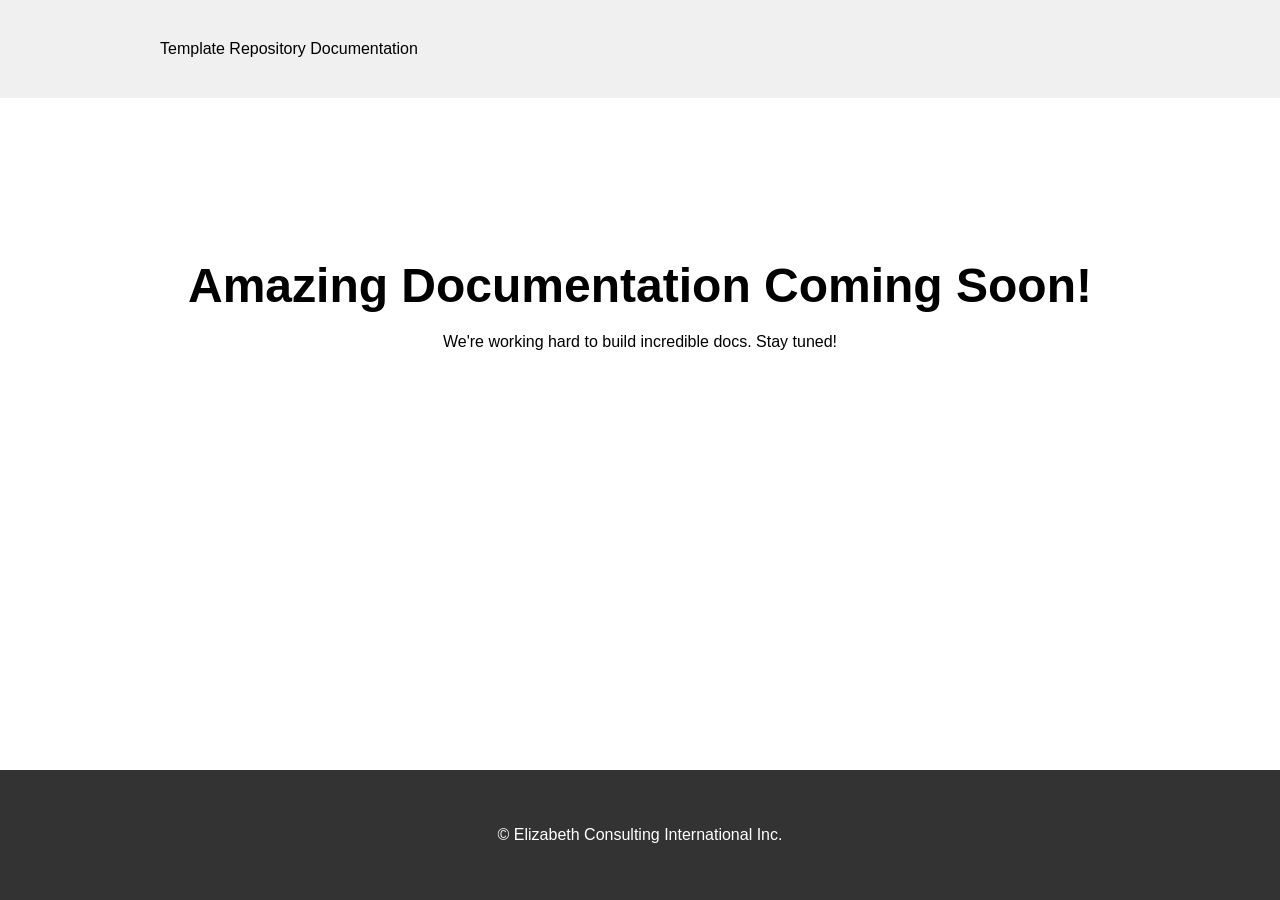
==== docs/index.html @ 272120e4 "Initial commit" ====
<!DOCTYPE html>
<html lang="en">
    <head>
        <meta charset="UTF-8">
        <meta name="viewport" content="width=device-width, initial-scale=1.0">
        <title>Template Repository - Coming Soon</title>
        <link rel="stylesheet" href="static/css/site.css">
    </head>
    <body>
        <header>
            <div class="container">
                Template Repository Documentation
            </div>
        </header>

        <main>
            <section class="hero">
                <div class="container">
                    <h1>Amazing Documentation Coming Soon!</h1>
                    <p>We're working hard to build incredible docs. Stay tuned!</p>
                </div>
            </section>
        </main>

        <footer>
            <div class="container">
                <p>&copy; Elizabeth Consulting International Inc.</p>
            </div>
        </footer>

    </body>
</html>
---- docs/static/css/site.css ----
/* General Styles */
body {
    font-family: sans-serif;
    margin: 0;
    display: flex;
    flex-direction: column;
    min-height: 100vh;
}

.container {
    max-width: 960px;
    margin: 0 auto;
    padding: 20px;
}

/* Header */
header {
    background-color: #f0f0f0;
    padding: 20px 0;
}

.logo {
    text-decoration: none;
    color: #333;
    font-size: 24px;
}

/* Hero Section */
.hero {
    text-align: center;
    padding: 100px 0;
}

.hero h1 {
    font-size: 48px;
    margin-bottom: 20px;
}

.subscribe input[type="email"] {
    padding: 10px;
    border: 1px solid #ccc;
    margin-right: 10px;
}

.subscribe button {
    background-color: #007bff;
    color: white;
    padding: 10px 20px;
    border: none;
    cursor: pointer;
}

/* Footer */
footer {
    background-color: #333;
    color: white;
    text-align: center;
    padding: 20px 0;
    margin-top: auto; /* Push to bottom */
}
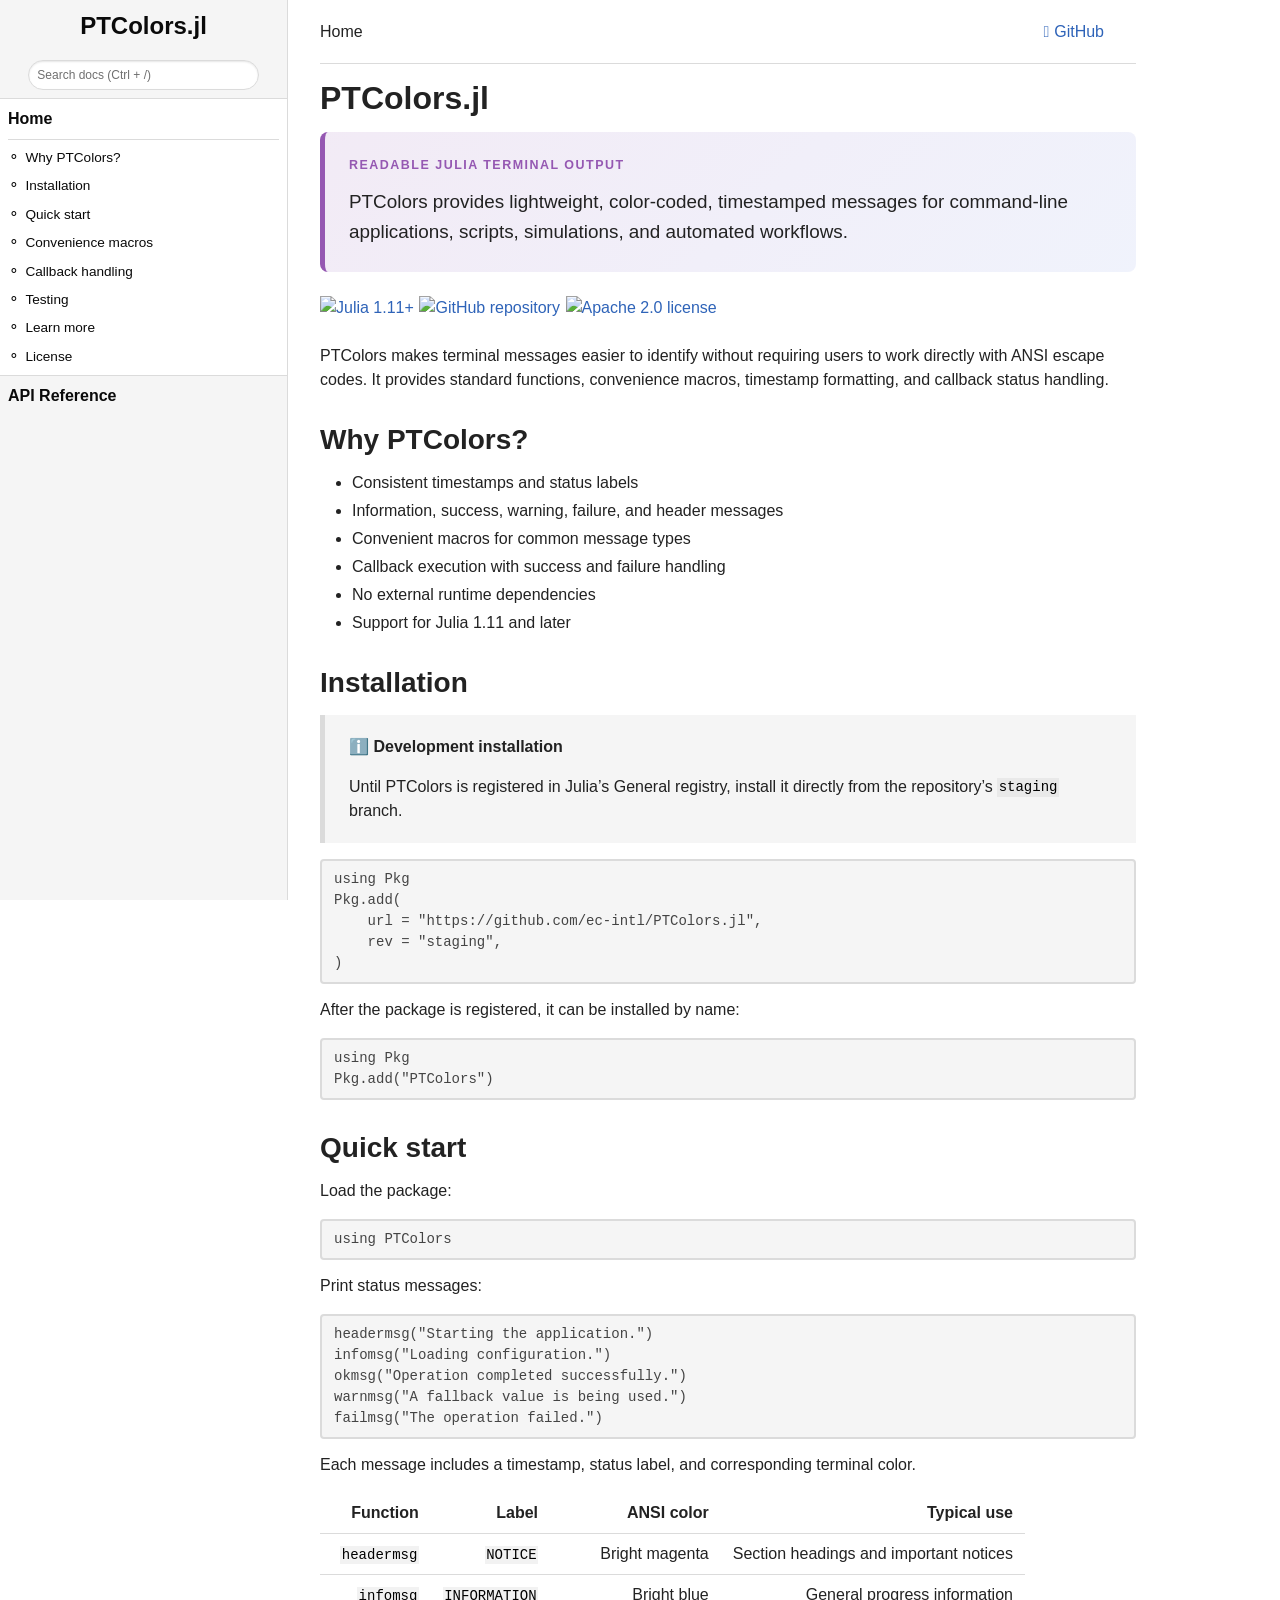
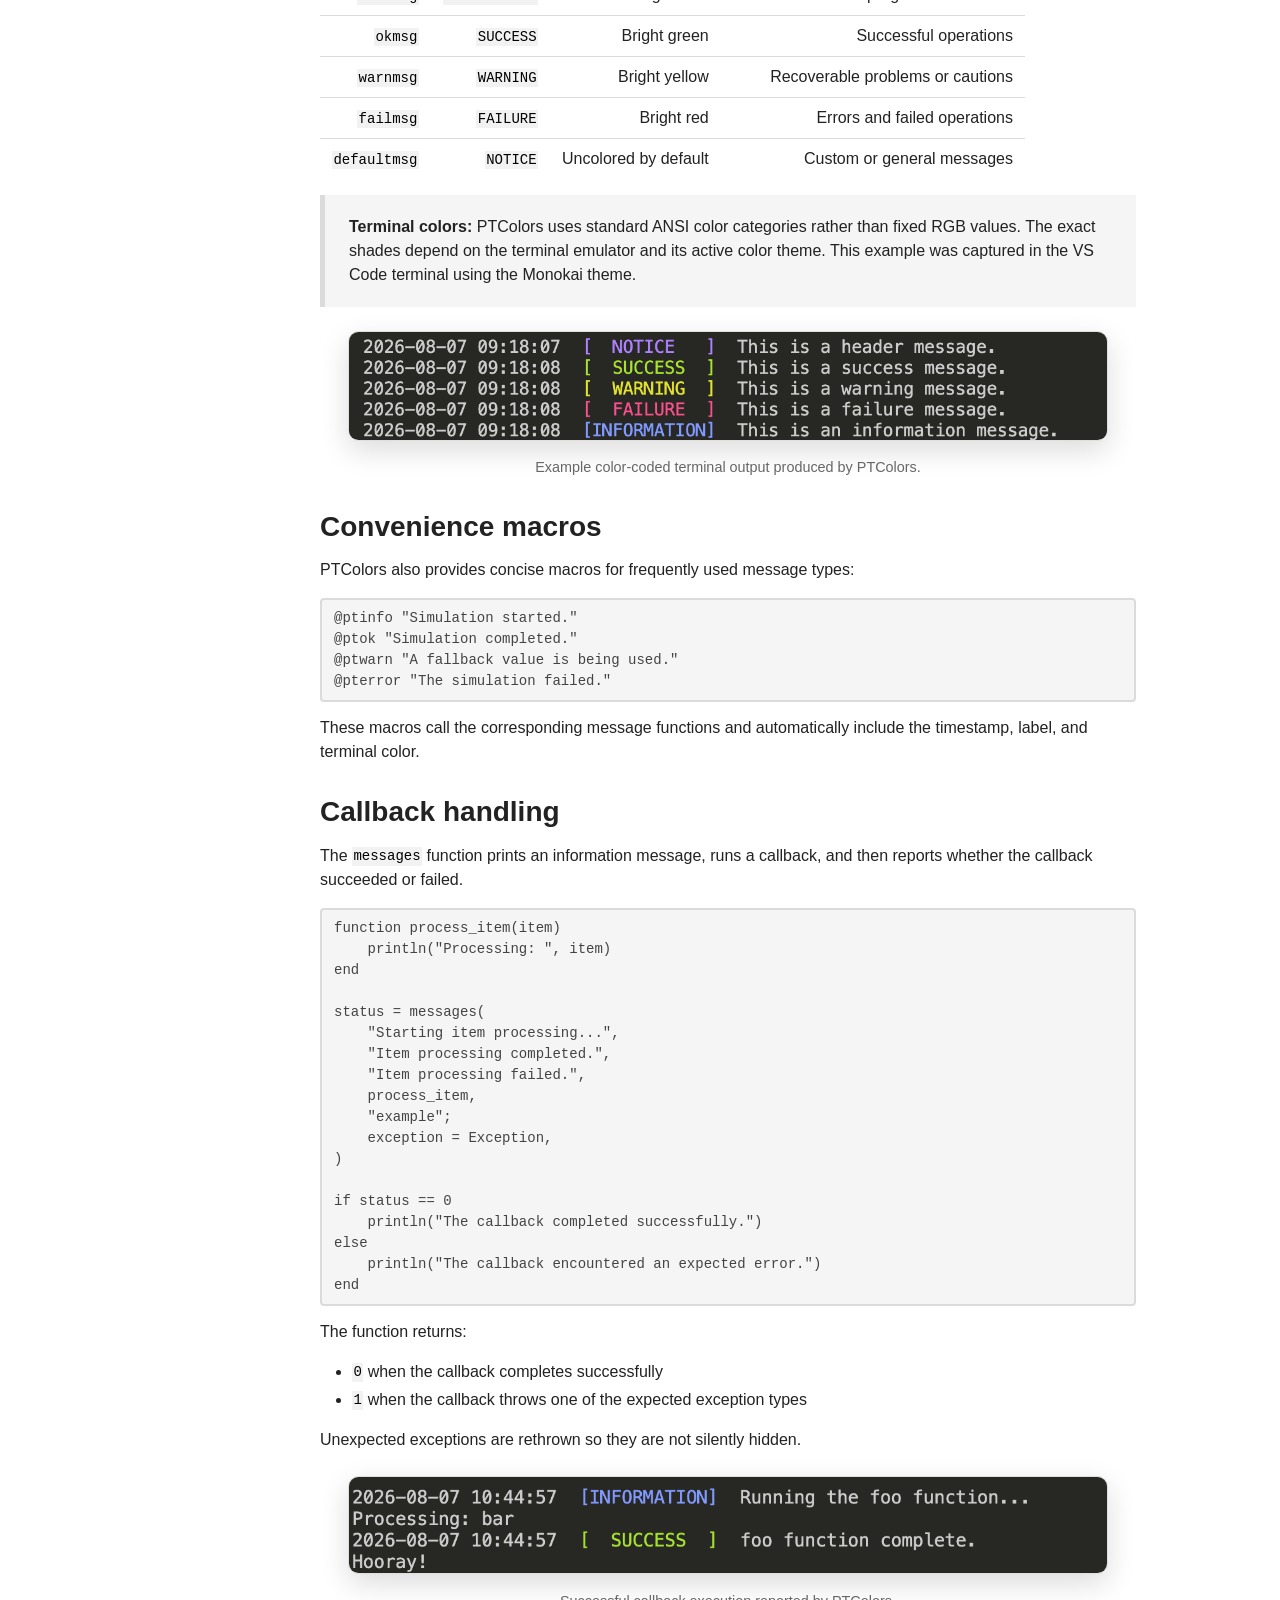
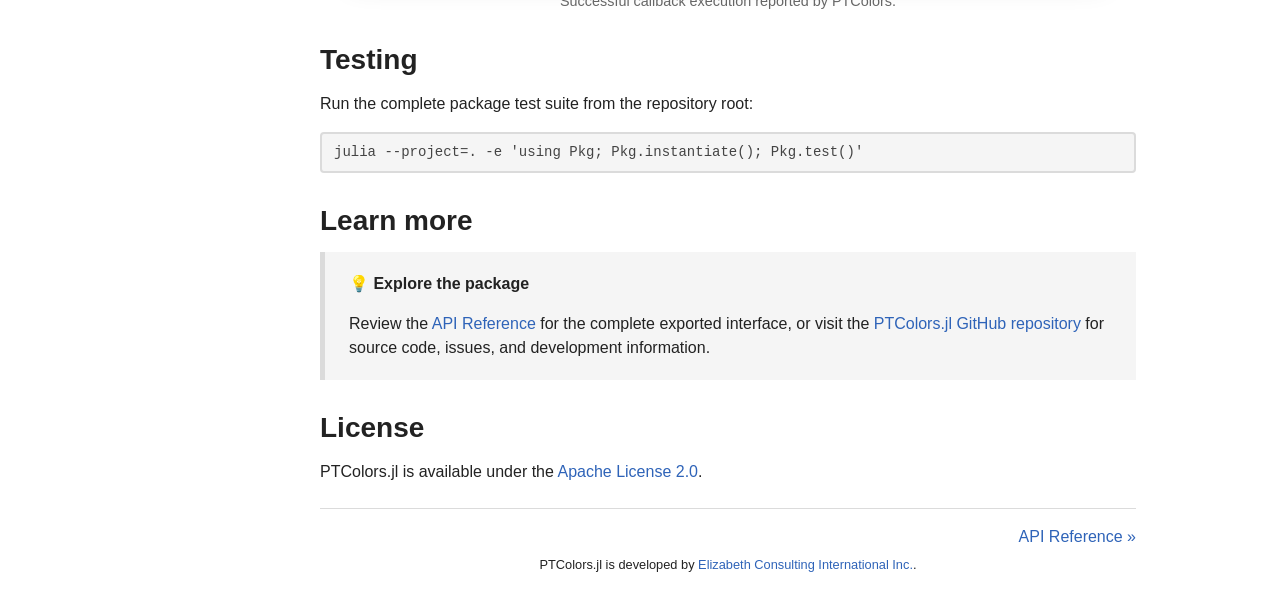
==== commit f050e673: "docs: update generated documentation" ====
--- a/docs/index.html
+++ b/docs/index.html
@@ -1,32 +1,63 @@
 <!DOCTYPE html>
-<html lang="en">
-    <head>
-        <meta charset="UTF-8">
-        <meta name="viewport" content="width=device-width, initial-scale=1.0">
-        <title>Template Repository - Coming Soon</title>
-        <link rel="stylesheet" href="static/css/site.css">
-    </head>
-    <body>
-        <header>
-            <div class="container">
-                Template Repository Documentation
-            </div>
-        </header>
+<html lang="en"><head><meta charset="UTF-8"/><meta name="viewport" content="width=device-width, initial-scale=1.0"/><title>Home · PTColors.jl</title><meta name="title" content="Home · PTColors.jl"/><meta property="og:title" content="Home · PTColors.jl"/><meta property="twitter:title" content="Home · PTColors.jl"/><meta name="description" content="Documentation for PTColors.jl."/><meta property="og:description" content="Documentation for PTColors.jl."/><meta property="twitter:description" content="Documentation for PTColors.jl."/><script data-outdated-warner src="assets/warner.js"></script><link href="https://cdnjs.cloudflare.com/ajax/libs/lato-font/3.0.0/css/lato-font.min.css" rel="stylesheet" type="text/css"/><link href="https://cdnjs.cloudflare.com/ajax/libs/juliamono/0.050/juliamono.min.css" rel="stylesheet" type="text/css"/><link href="https://cdnjs.cloudflare.com/ajax/libs/font-awesome/6.4.2/css/fontawesome.min.css" rel="stylesheet" type="text/css"/><link href="https://cdnjs.cloudflare.com/ajax/libs/font-awesome/6.4.2/css/solid.min.css" rel="stylesheet" type="text/css"/><link href="https://cdnjs.cloudflare.com/ajax/libs/font-awesome/6.4.2/css/brands.min.css" rel="stylesheet" type="text/css"/><link href="https://cdnjs.cloudflare.com/ajax/libs/KaTeX/0.16.8/katex.min.css" rel="stylesheet" type="text/css"/><script>documenterBaseURL="."</script><script src="https://cdnjs.cloudflare.com/ajax/libs/require.js/2.3.6/require.min.js" data-main="assets/documenter.js"></script><script src="search_index.js"></script><script src="siteinfo.js"></script><script src="../versions.js"></script><link class="docs-theme-link" rel="stylesheet" type="text/css" href="assets/themes/catppuccin-mocha.css" data-theme-name="catppuccin-mocha"/><link class="docs-theme-link" rel="stylesheet" type="text/css" href="assets/themes/catppuccin-macchiato.css" data-theme-name="catppuccin-macchiato"/><link class="docs-theme-link" rel="stylesheet" type="text/css" href="assets/themes/catppuccin-frappe.css" data-theme-name="catppuccin-frappe"/><link class="docs-theme-link" rel="stylesheet" type="text/css" href="assets/themes/catppuccin-latte.css" data-theme-name="catppuccin-latte"/><link class="docs-theme-link" rel="stylesheet" type="text/css" href="assets/themes/documenter-dark.css" data-theme-name="documenter-dark" data-theme-primary-dark/><link class="docs-theme-link" rel="stylesheet" type="text/css" href="assets/themes/documenter-light.css" data-theme-name="documenter-light" data-theme-primary/><script src="assets/themeswap.js"></script><link href="assets/custom.css" rel="stylesheet" type="text/css"/></head><body><div id="documenter"><nav class="docs-sidebar"><div class="docs-package-name"><span class="docs-autofit"><a href>PTColors.jl</a></span></div><button class="docs-search-query input is-rounded is-small is-clickable my-2 mx-auto py-1 px-2" id="documenter-search-query">Search docs (Ctrl + /)</button><ul class="docs-menu"><li class="is-active"><a class="tocitem" href>Home</a><ul class="internal"><li><a class="tocitem" href="#Why-PTColors?"><span>Why PTColors?</span></a></li><li><a class="tocitem" href="#Installation"><span>Installation</span></a></li><li><a class="tocitem" href="#Quick-start"><span>Quick start</span></a></li><li><a class="tocitem" href="#Convenience-macros"><span>Convenience macros</span></a></li><li><a class="tocitem" href="#Callback-handling"><span>Callback handling</span></a></li><li><a class="tocitem" href="#Testing"><span>Testing</span></a></li><li><a class="tocitem" href="#Learn-more"><span>Learn more</span></a></li><li><a class="tocitem" href="#License"><span>License</span></a></li></ul></li><li><a class="tocitem" href="api/">API Reference</a></li></ul><div class="docs-version-selector field has-addons"><div class="control"><span class="docs-label button is-static is-size-7">Version</span></div><div class="docs-selector control is-expanded"><div class="select is-fullwidth is-size-7"><select id="documenter-version-selector"></select></div></div></div></nav><div class="docs-main"><header class="docs-navbar"><a class="docs-sidebar-button docs-navbar-link fa-solid fa-bars is-hidden-desktop" id="documenter-sidebar-button" href="#"></a><nav class="breadcrumb"><ul class="is-hidden-mobile"><li class="is-active"><a href>Home</a></li></ul><ul class="is-hidden-tablet"><li class="is-active"><a href>Home</a></li></ul></nav><div class="docs-right"><a class="docs-navbar-link" href="https://github.com/ec-intl/PTColors.jl" title="View the repository on GitHub"><span class="docs-icon fa-brands"></span><span class="docs-label is-hidden-touch">GitHub</span></a><a class="docs-settings-button docs-navbar-link fa-solid fa-gear" id="documenter-settings-button" href="#" title="Settings"></a><a class="docs-article-toggle-button fa-solid fa-chevron-up" id="documenter-article-toggle-button" href="javascript:;" title="Collapse all docstrings"></a></div></header><article class="content" id="documenter-page"><h1 id="PTColors.jl"><a class="docs-heading-anchor" href="#PTColors.jl">PTColors.jl</a><a id="PTColors.jl-1"></a><a class="docs-heading-anchor-permalink" href="#PTColors.jl" title="Permalink"></a></h1><div class="ptcolors-hero">
+    <p class="ptcolors-eyebrow">Readable Julia terminal output</p>
+    <p class="ptcolors-tagline">
+        PTColors provides lightweight, color-coded, timestamped messages for
+        command-line applications, scripts, simulations, and automated workflows.
+    </p>
+</div>
 
-        <main>
-            <section class="hero">
-                <div class="container">
-                    <h1>Amazing Documentation Coming Soon!</h1>
-                    <p>We're working hard to build incredible docs. Stay tuned!</p>
-                </div>
-            </section>
-        </main>
+<div class="ptcolors-badges">
+    <a href="https://julialang.org">
+        <img alt="Julia 1.11+" src="https://img.shields.io/badge/Julia-1.11%2B-9558B2">
+    </a>
+    <a href="https://github.com/ec-intl/PTColors.jl">
+        <img alt="GitHub repository" src="https://img.shields.io/badge/GitHub-PTColors.jl-181717?logo=github">
+    </a>
+    <a href="https://github.com/ec-intl/PTColors.jl/blob/staging/LICENSE">
+        <img alt="Apache 2.0 license" src="https://img.shields.io/badge/License-Apache%202.0-4063D8">
+    </a>
+</div><p>PTColors makes terminal messages easier to identify without requiring users to work directly with ANSI escape codes. It provides standard functions, convenience macros, timestamp formatting, and callback status handling.</p><h2 id="Why-PTColors?"><a class="docs-heading-anchor" href="#Why-PTColors?">Why PTColors?</a><a id="Why-PTColors?-1"></a><a class="docs-heading-anchor-permalink" href="#Why-PTColors?" title="Permalink"></a></h2><ul><li>Consistent timestamps and status labels</li><li>Information, success, warning, failure, and header messages</li><li>Convenient macros for common message types</li><li>Callback execution with success and failure handling</li><li>No external runtime dependencies</li><li>Support for Julia 1.11 and later</li></ul><h2 id="Installation"><a class="docs-heading-anchor" href="#Installation">Installation</a><a id="Installation-1"></a><a class="docs-heading-anchor-permalink" href="#Installation" title="Permalink"></a></h2><blockquote><p><strong>ℹ️ Development installation</strong></p><p>Until PTColors is registered in Julia’s General registry, install it directly from the repository’s <code>staging</code> branch.</p></blockquote><pre><code class="language-julia hljs">using Pkg
+Pkg.add(
+    url = &quot;https://github.com/ec-intl/PTColors.jl&quot;,
+    rev = &quot;staging&quot;,
+)</code></pre><p>After the package is registered, it can be installed by name:</p><pre><code class="language-julia hljs">using Pkg
+Pkg.add(&quot;PTColors&quot;)</code></pre><h2 id="Quick-start"><a class="docs-heading-anchor" href="#Quick-start">Quick start</a><a id="Quick-start-1"></a><a class="docs-heading-anchor-permalink" href="#Quick-start" title="Permalink"></a></h2><p>Load the package:</p><pre><code class="language-julia hljs">using PTColors</code></pre><p>Print status messages:</p><pre><code class="language-julia hljs">headermsg(&quot;Starting the application.&quot;)
+infomsg(&quot;Loading configuration.&quot;)
+okmsg(&quot;Operation completed successfully.&quot;)
+warnmsg(&quot;A fallback value is being used.&quot;)
+failmsg(&quot;The operation failed.&quot;)</code></pre><p>Each message includes a timestamp, status label, and corresponding terminal color.</p><table><tr><th style="text-align: right">Function</th><th style="text-align: right">Label</th><th style="text-align: right">ANSI color</th><th style="text-align: right">Typical use</th></tr><tr><td style="text-align: right"><code>headermsg</code></td><td style="text-align: right"><code>NOTICE</code></td><td style="text-align: right">Bright magenta</td><td style="text-align: right">Section headings and important notices</td></tr><tr><td style="text-align: right"><code>infomsg</code></td><td style="text-align: right"><code>INFORMATION</code></td><td style="text-align: right">Bright blue</td><td style="text-align: right">General progress information</td></tr><tr><td style="text-align: right"><code>okmsg</code></td><td style="text-align: right"><code>SUCCESS</code></td><td style="text-align: right">Bright green</td><td style="text-align: right">Successful operations</td></tr><tr><td style="text-align: right"><code>warnmsg</code></td><td style="text-align: right"><code>WARNING</code></td><td style="text-align: right">Bright yellow</td><td style="text-align: right">Recoverable problems or cautions</td></tr><tr><td style="text-align: right"><code>failmsg</code></td><td style="text-align: right"><code>FAILURE</code></td><td style="text-align: right">Bright red</td><td style="text-align: right">Errors and failed operations</td></tr><tr><td style="text-align: right"><code>defaultmsg</code></td><td style="text-align: right"><code>NOTICE</code></td><td style="text-align: right">Uncolored by default</td><td style="text-align: right">Custom or general messages</td></tr></table><blockquote><p><strong>Terminal colors:</strong> PTColors uses standard ANSI color categories rather than fixed RGB values. The exact shades depend on the terminal emulator and its active color theme. This example was captured in the VS Code terminal using the Monokai theme.</p></blockquote><div class="ptcolors-example">
+    <img
+        src="assets/ptcolors-julia-example.png"
+        alt="Example PTColors terminal output"
+        loading="lazy"
+    >
+    <p>Example color-coded terminal output produced by PTColors.</p>
+</div><h2 id="Convenience-macros"><a class="docs-heading-anchor" href="#Convenience-macros">Convenience macros</a><a id="Convenience-macros-1"></a><a class="docs-heading-anchor-permalink" href="#Convenience-macros" title="Permalink"></a></h2><p>PTColors also provides concise macros for frequently used message types:</p><pre><code class="language-julia hljs">@ptinfo &quot;Simulation started.&quot;
+@ptok &quot;Simulation completed.&quot;
+@ptwarn &quot;A fallback value is being used.&quot;
+@pterror &quot;The simulation failed.&quot;</code></pre><p>These macros call the corresponding message functions and automatically include the timestamp, label, and terminal color.</p><h2 id="Callback-handling"><a class="docs-heading-anchor" href="#Callback-handling">Callback handling</a><a id="Callback-handling-1"></a><a class="docs-heading-anchor-permalink" href="#Callback-handling" title="Permalink"></a></h2><p>The <code>messages</code> function prints an information message, runs a callback, and then reports whether the callback succeeded or failed.</p><pre><code class="language-julia hljs">function process_item(item)
+    println(&quot;Processing: &quot;, item)
+end
 
-        <footer>
-            <div class="container">
-                <p>&copy; Elizabeth Consulting International Inc.</p>
-            </div>
-        </footer>
+status = messages(
+    &quot;Starting item processing...&quot;,
+    &quot;Item processing completed.&quot;,
+    &quot;Item processing failed.&quot;,
+    process_item,
+    &quot;example&quot;;
+    exception = Exception,
+)
 
-    </body>
-</html>
+if status == 0
+    println(&quot;The callback completed successfully.&quot;)
+else
+    println(&quot;The callback encountered an expected error.&quot;)
+end</code></pre><p>The function returns:</p><ul><li><code>0</code> when the callback completes successfully</li><li><code>1</code> when the callback throws one of the expected exception types</li></ul><p>Unexpected exceptions are rethrown so they are not silently hidden.</p><div class="ptcolors-example">
+    <img
+        src="assets/ptcolors-julia-callback-example.png"
+        alt="PTColors callback terminal output"
+        loading="lazy"
+    >
+    <p>Successful callback execution reported by PTColors.</p>
+</div><h2 id="Testing"><a class="docs-heading-anchor" href="#Testing">Testing</a><a id="Testing-1"></a><a class="docs-heading-anchor-permalink" href="#Testing" title="Permalink"></a></h2><p>Run the complete package test suite from the repository root:</p><pre><code class="language-bash hljs">julia --project=. -e &#39;using Pkg; Pkg.instantiate(); Pkg.test()&#39;</code></pre><h2 id="Learn-more"><a class="docs-heading-anchor" href="#Learn-more">Learn more</a><a id="Learn-more-1"></a><a class="docs-heading-anchor-permalink" href="#Learn-more" title="Permalink"></a></h2><blockquote><p><strong>💡 Explore the package</strong></p><p>Review the <a href="api/#API-Reference">API Reference</a> for the complete exported interface, or visit the <a href="https://github.com/ec-intl/PTColors.jl">PTColors.jl GitHub repository</a> for source code, issues, and development information.</p></blockquote><h2 id="License"><a class="docs-heading-anchor" href="#License">License</a><a id="License-1"></a><a class="docs-heading-anchor-permalink" href="#License" title="Permalink"></a></h2><p>PTColors.jl is available under the <a href="https://github.com/ec-intl/PTColors.jl/blob/staging/LICENSE">Apache License 2.0</a>.</p></article><nav class="docs-footer"><a class="docs-footer-nextpage" href="api/">API Reference »</a><div class="flexbox-break"></div><p class="footer-message">PTColors.jl is developed by <a href="https://github.com/ec-intl">Elizabeth Consulting International Inc.</a>.</p></nav></div><div class="modal" id="documenter-settings"><div class="modal-background"></div><div class="modal-card"><header class="modal-card-head"><p class="modal-card-title">Settings</p><button class="delete"></button></header><section class="modal-card-body"><p><label class="label">Theme</label><div class="select"><select id="documenter-themepicker"><option value="auto">Automatic (OS)</option><option value="documenter-light">documenter-light</option><option value="documenter-dark">documenter-dark</option><option value="catppuccin-latte">catppuccin-latte</option><option value="catppuccin-frappe">catppuccin-frappe</option><option value="catppuccin-macchiato">catppuccin-macchiato</option><option value="catppuccin-mocha">catppuccin-mocha</option></select></div></p><hr/><p>This document was generated with <a href="https://github.com/JuliaDocs/Documenter.jl">Documenter.jl</a> version 1.17.0 on <span class="colophon-date" title="Monday 10 August 2026 17:58">Monday 10 August 2026</span>. Using Julia version 1.11.9.</p></section><footer class="modal-card-foot"></footer></div></div></div></body></html>
--- a/docs/assets/themes/catppuccin-mocha.css
+++ b/docs/assets/themes/catppuccin-mocha.css
@@ -0,0 +1 @@
+﻿html.theme--catppuccin-mocha .pagination-previous,html.theme--catppuccin-mocha .pagination-next,html.theme--catppuccin-mocha .pagination-link,html.theme--catppuccin-mocha .pagination-ellipsis,html.theme--catppuccin-mocha .file-cta,html.theme--catppuccin-mocha .file-name,html.theme--catppuccin-mocha .select select,html.theme--catppuccin-mocha .textarea,html.theme--catppuccin-mocha .input,html.theme--catppuccin-mocha #documenter .docs-sidebar form.docs-search>input,html.theme--catppuccin-mocha .button{-moz-appearance:none;-webkit-appearance:none;align-items:center;border:1px solid transparent;border-radius:.4em;box-shadow:none;display:inline-flex;font-size:1rem;height:2.5em;justify-content:flex-start;line-height:1.5;padding-bottom:calc(0.5em - 1px);padding-left:calc(0.75em - 1px);padding-right:calc(0.75em - 1px);padding-top:calc(0.5em - 1px);position:relative;vertical-align:top}html.theme--catppuccin-mocha .pagination-previous:focus,html.theme--catppuccin-mocha .pagination-next:focus,html.theme--catppuccin-mocha .pagination-link:focus,html.theme--catppuccin-mocha .pagination-ellipsis:focus,html.theme--catppuccin-mocha .file-cta:focus,html.theme--catppuccin-mocha .file-name:focus,html.theme--catppuccin-mocha .select select:focus,html.theme--catppuccin-mocha .textarea:focus,html.theme--catppuccin-mocha .input:focus,html.theme--catppuccin-mocha #documenter .docs-sidebar form.docs-search>input:focus,html.theme--catppuccin-mocha .button:focus,html.theme--catppuccin-mocha .is-focused.pagination-previous,html.theme--catppuccin-mocha .is-focused.pagination-next,html.theme--catppuccin-mocha .is-focused.pagination-link,html.theme--catppuccin-mocha .is-focused.pagination-ellipsis,html.theme--catppuccin-mocha .is-focused.file-cta,html.theme--catppuccin-mocha .is-focused.file-name,html.theme--catppuccin-mocha .select select.is-focused,html.theme--catppuccin-mocha .is-focused.textarea,html.theme--catppuccin-mocha .is-focused.input,html.theme--catppuccin-mocha #documenter .docs-sidebar form.docs-search>input.is-focused,html.theme--catppuccin-mocha .is-focused.button,html.theme--catppuccin-mocha .pagination-previous:active,html.theme--catppuccin-mocha .pagination-next:active,html.theme--catppuccin-mocha .pagination-link:active,html.theme--catppuccin-mocha .pagination-ellipsis:active,html.theme--catppuccin-mocha .file-cta:active,html.theme--catppuccin-mocha .file-name:active,html.theme--catppuccin-mocha .select select:active,html.theme--catppuccin-mocha .textarea:active,html.theme--catppuccin-mocha .input:active,html.theme--catppuccin-mocha #documenter .docs-sidebar form.docs-search>input:active,html.theme--catppuccin-mocha .button:active,html.theme--catppuccin-mocha .is-active.pagination-previous,html.theme--catppuccin-mocha .is-active.pagination-next,html.theme--catppuccin-mocha .is-active.pagination-link,html.theme--catppuccin-mocha .is-active.pagination-ellipsis,html.theme--catppuccin-mocha .is-active.file-cta,html.theme--catppuccin-mocha .is-active.file-name,html.theme--catppuccin-mocha .select select.is-active,html.theme--catppuccin-mocha .is-active.textarea,html.theme--catppuccin-mocha .is-active.input,html.theme--catppuccin-mocha #documenter .docs-sidebar form.docs-search>input.is-active,html.theme--catppuccin-mocha .is-active.button{outline:none}html.theme--catppuccin-mocha .pagination-previous[disabled],html.theme--catppuccin-mocha .pagination-next[disabled],html.theme--catppuccin-mocha .pagination-link[disabled],html.theme--catppuccin-mocha .pagination-ellipsis[disabled],html.theme--catppuccin-mocha .file-cta[disabled],html.theme--catppuccin-mocha .file-name[disabled],html.theme--catppuccin-mocha .select select[disabled],html.theme--catppuccin-mocha .textarea[disabled],html.theme--catppuccin-mocha .input[disabled],html.theme--catppuccin-mocha #documenter .docs-sidebar form.docs-search>input[disabled],html.theme--catppuccin-mocha .button[disabled],fieldset[disabled] html.theme--catppuccin-mocha .pagination-previous,html.theme--catppuccin-mocha fieldset[disabled] .pagination-previous,fieldset[disabled] html.theme--catppuccin-mocha .pagination-next,html.theme--catppuccin-mocha fieldset[disabled] .pagination-next,fieldset[disabled] html.theme--catppuccin-mocha .pagination-link,html.theme--catppuccin-mocha fieldset[disabled] .pagination-link,fieldset[disabled] html.theme--catppuccin-mocha .pagination-ellipsis,html.theme--catppuccin-mocha fieldset[disabled] .pagination-ellipsis,fieldset[disabled] html.theme--catppuccin-mocha .file-cta,html.theme--catppuccin-mocha fieldset[disabled] .file-cta,fieldset[disabled] html.theme--catppuccin-mocha .file-name,html.theme--catppuccin-mocha fieldset[disabled] .file-name,fieldset[disabled] html.theme--catppuccin-mocha .select select,fieldset[disabled] html.theme--catppuccin-mocha .textarea,fieldset[disabled] html.theme--catppuccin-mocha .input,fieldset[disabled] html.theme--catppuccin-mocha #documenter .docs-sidebar form.docs-search>input,html.theme--catppuccin-mocha fieldset[disabled] .select select,html.theme--catppuccin-mocha .select fieldset[disabled] select,html.theme--catppuccin-mocha fieldset[disabled] .textarea,html.theme--catppuccin-mocha fieldset[disabled] .input,html.theme--catppuccin-mocha fieldset[disabled] #documenter .docs-sidebar form.docs-search>input,html.theme--catppuccin-mocha #documenter .docs-sidebar fieldset[disabled] form.docs-search>input,fieldset[disabled] html.theme--catppuccin-mocha .button,html.theme--catppuccin-mocha fieldset[disabled] .button{cursor:not-allowed}html.theme--catppuccin-mocha .tabs,html.theme--catppuccin-mocha .pagination-previous,html.theme--catppuccin-mocha .pagination-next,html.theme--catppuccin-mocha .pagination-link,html.theme--catppuccin-mocha .pagination-ellipsis,html.theme--catppuccin-mocha .breadcrumb,html.theme--catppuccin-mocha .file,html.theme--catppuccin-mocha .button,.is-unselectable{-webkit-touch-callout:none;-webkit-user-select:none;-moz-user-select:none;-ms-user-select:none;user-select:none}html.theme--catppuccin-mocha .navbar-link:not(.is-arrowless)::after,html.theme--catppuccin-mocha .select:not(.is-multiple):not(.is-loading)::after{border:3px solid rgba(0,0,0,0);border-radius:2px;border-right:0;border-top:0;content:" ";display:block;height:0.625em;margin-top:-0.4375em;pointer-events:none;position:absolute;top:50%;transform:rotate(-45deg);transform-origin:center;width:0.625em}html.theme--catppuccin-mocha .admonition:not(:last-child),html.theme--catppuccin-mocha .tabs:not(:last-child),html.theme--catppuccin-mocha .pagination:not(:last-child),html.theme--catppuccin-mocha .message:not(:last-child),html.theme--catppuccin-mocha .level:not(:last-child),html.theme--catppuccin-mocha .breadcrumb:not(:last-child),html.theme--catppuccin-mocha .block:not(:last-child),html.theme--catppuccin-mocha .title:not(:last-child),html.theme--catppuccin-mocha .subtitle:not(:last-child),html.theme--catppuccin-mocha .table-container:not(:last-child),html.theme--catppuccin-mocha .table:not(:last-child),html.theme--catppuccin-mocha .progress:not(:last-child),html.theme--catppuccin-mocha .notification:not(:last-child),html.theme--catppuccin-mocha .content:not(:last-child),html.theme--catppuccin-mocha .box:not(:last-child){margin-bottom:1.5rem}html.theme--catppuccin-mocha .modal-close,html.theme--catppuccin-mocha .delete{-webkit-touch-callout:none;-webkit-user-select:none;-moz-user-select:none;-ms-user-select:none;user-select:none;-moz-appearance:none;-webkit-appearance:none;background-color:rgba(10,10,10,0.2);border:none;border-radius:9999px;cursor:pointer;pointer-events:auto;display:inline-block;flex-grow:0;flex-shrink:0;font-size:0;height:20px;max-height:20px;max-width:20px;min-height:20px;min-width:20px;outline:none;position:relative;vertical-align:top;width:20px}html.theme--catppuccin-mocha .modal-close::before,html.theme--catppuccin-mocha .delete::before,html.theme--catppuccin-mocha .modal-close::after,html.theme--catppuccin-mocha .delete::after{background-color:#fff;content:"";display:block;left:50%;position:absolute;top:50%;transform:translateX(-50%) translateY(-50%) rotate(45deg);transform-origin:center center}html.theme--catppuccin-mocha .modal-close::before,html.theme--catppuccin-mocha .delete::before{height:2px;width:50%}html.theme--catppuccin-mocha .modal-close::after,html.theme--catppuccin-mocha .delete::after{height:50%;width:2px}html.theme--catppuccin-mocha .modal-close:hover,html.theme--catppuccin-mocha .delete:hover,html.theme--catppuccin-mocha .modal-close:focus,html.theme--catppuccin-mocha .delete:focus{background-color:rgba(10,10,10,0.3)}html.theme--catppuccin-mocha .modal-close:active,html.theme--catppuccin-mocha .delete:active{background-color:rgba(10,10,10,0.4)}html.theme--catppuccin-mocha .is-small.modal-close,html.theme--catppuccin-mocha #documenter .docs-sidebar form.docs-search>input.modal-close,html.theme--catppuccin-mocha .is-small.delete,html.theme--catppuccin-mocha #documenter .docs-sidebar form.docs-search>input.delete{height:16px;max-height:16px;max-width:16px;min-height:16px;min-width:16px;width:16px}html.theme--catppuccin-mocha .is-medium.modal-close,html.theme--catppuccin-mocha .is-medium.delete{height:24px;max-height:24px;max-width:24px;min-height:24px;min-width:24px;width:24px}html.theme--catppuccin-mocha .is-large.modal-close,html.theme--catppuccin-mocha .is-large.delete{height:32px;max-height:32px;max-width:32px;min-height:32px;min-width:32px;width:32px}html.theme--catppuccin-mocha .control.is-loading::after,html.theme--catppuccin-mocha .select.is-loading::after,html.theme--catppuccin-mocha .loader,html.theme--catppuccin-mocha .button.is-loading::after{animation:spinAround 500ms infinite linear;border:2px solid #7f849c;border-radius:9999px;border-right-color:transparent;border-top-color:transparent;content:"";display:block;height:1em;position:relative;width:1em}html.theme--catppuccin-mocha .hero-video,html.theme--catppuccin-mocha .modal-background,html.theme--catppuccin-mocha .modal,html.theme--catppuccin-mocha .image.is-square img,html.theme--catppuccin-mocha #documenter .docs-sidebar .docs-logo>img.is-square img,html.theme--catppuccin-mocha .image.is-square .has-ratio,html.theme--catppuccin-mocha #documenter .docs-sidebar .docs-logo>img.is-square .has-ratio,html.theme--catppuccin-mocha .image.is-1by1 img,html.theme--catppuccin-mocha #documenter .docs-sidebar .docs-logo>img.is-1by1 img,html.theme--catppuccin-mocha .image.is-1by1 .has-ratio,html.theme--catppuccin-mocha #documenter .docs-sidebar .docs-logo>img.is-1by1 .has-ratio,html.theme--catppuccin-mocha .image.is-5by4 img,html.theme--catppuccin-mocha #documenter .docs-sidebar .docs-logo>img.is-5by4 img,html.theme--catppuccin-mocha .image.is-5by4 .has-ratio,html.theme--catppuccin-mocha #documenter .docs-sidebar .docs-logo>img.is-5by4 .has-ratio,html.theme--catppuccin-mocha .image.is-4by3 img,html.theme--catppuccin-mocha #documenter .docs-sidebar .docs-logo>img.is-4by3 img,html.theme--catppuccin-mocha .image.is-4by3 .has-ratio,html.theme--catppuccin-mocha #documenter .docs-sidebar .docs-logo>img.is-4by3 .has-ratio,html.theme--catppuccin-mocha .image.is-3by2 img,html.theme--catppuccin-mocha #documenter .docs-sidebar .docs-logo>img.is-3by2 img,html.theme--catppuccin-mocha .image.is-3by2 .has-ratio,html.theme--catppuccin-mocha #documenter .docs-sidebar .docs-logo>img.is-3by2 .has-ratio,html.theme--catppuccin-mocha .image.is-5by3 img,html.theme--catppuccin-mocha #documenter .docs-sidebar .docs-logo>img.is-5by3 img,html.theme--catppuccin-mocha .image.is-5by3 .has-ratio,html.theme--catppuccin-mocha #documenter .docs-sidebar .docs-logo>img.is-5by3 .has-ratio,html.theme--catppuccin-mocha .image.is-16by9 img,html.theme--catppuccin-mocha #documenter .docs-sidebar .docs-logo>img.is-16by9 img,html.theme--catppuccin-mocha .image.is-16by9 .has-ratio,html.theme--catppuccin-mocha #documenter .docs-sidebar .docs-logo>img.is-16by9 .has-ratio,html.theme--catppuccin-mocha .image.is-2by1 img,html.theme--catppuccin-mocha #documenter .docs-sidebar .docs-logo>img.is-2by1 img,html.theme--catppuccin-mocha .image.is-2by1 .has-ratio,html.theme--catppuccin-mocha #documenter .docs-sidebar .docs-logo>img.is-2by1 .has-ratio,html.theme--catppuccin-mocha .image.is-3by1 img,html.theme--catppuccin-mocha #documenter .docs-sidebar .docs-logo>img.is-3by1 img,html.theme--catppuccin-mocha .image.is-3by1 .has-ratio,html.theme--catppuccin-mocha #documenter .docs-sidebar .docs-logo>img.is-3by1 .has-ratio,html.theme--catppuccin-mocha .image.is-4by5 img,html.theme--catppuccin-mocha #documenter .docs-sidebar .docs-logo>img.is-4by5 img,html.theme--catppuccin-mocha .image.is-4by5 .has-ratio,html.theme--catppuccin-mocha #documenter .docs-sidebar .docs-logo>img.is-4by5 .has-ratio,html.theme--catppuccin-mocha .image.is-3by4 img,html.theme--catppuccin-mocha #documenter .docs-sidebar .docs-logo>img.is-3by4 img,html.theme--catppuccin-mocha .image.is-3by4 .has-ratio,html.theme--catppuccin-mocha #documenter .docs-sidebar .docs-logo>img.is-3by4 .has-ratio,html.theme--catppuccin-mocha .image.is-2by3 img,html.theme--catppuccin-mocha #documenter .docs-sidebar .docs-logo>img.is-2by3 img,html.theme--catppuccin-mocha .image.is-2by3 .has-ratio,html.theme--catppuccin-mocha #documenter .docs-sidebar .docs-logo>img.is-2by3 .has-ratio,html.theme--catppuccin-mocha .image.is-3by5 img,html.theme--catppuccin-mocha #documenter .docs-sidebar .docs-logo>img.is-3by5 img,html.theme--catppuccin-mocha .image.is-3by5 .has-ratio,html.theme--catppuccin-mocha #documenter .docs-sidebar .docs-logo>img.is-3by5 .has-ratio,html.theme--catppuccin-mocha .image.is-9by16 img,html.theme--catppuccin-mocha #documenter .docs-sidebar .docs-logo>img.is-9by16 img,html.theme--catppuccin-mocha .image.is-9by16 .has-ratio,html.theme--catppuccin-mocha #documenter .docs-sidebar .docs-logo>img.is-9by16 .has-ratio,html.theme--catppuccin-mocha .image.is-1by2 img,html.theme--catppuccin-mocha #documenter .docs-sidebar .docs-logo>img.is-1by2 img,html.theme--catppuccin-mocha .image.is-1by2 .has-ratio,html.theme--catppuccin-mocha #documenter .docs-sidebar .docs-logo>img.is-1by2 .has-ratio,html.theme--catppuccin-mocha .image.is-1by3 img,html.theme--catppuccin-mocha #documenter .docs-sidebar .docs-logo>img.is-1by3 img,html.theme--catppuccin-mocha .image.is-1by3 .has-ratio,html.theme--catppuccin-mocha #documenter .docs-sidebar .docs-logo>img.is-1by3 .has-ratio,.is-overlay{bottom:0;left:0;position:absolute;right:0;top:0}html.theme--catppuccin-mocha .navbar-burger{-moz-appearance:none;-webkit-appearance:none;appearance:none;background:none;border:none;color:currentColor;font-family:inherit;font-size:1em;margin:0;padding:0}/*! minireset.css v0.0.6 | MIT License | github.com/jgthms/minireset.css */html,body,p,ol,ul,li,dl,dt,dd,blockquote,figure,fieldset,legend,textarea,pre,iframe,hr,h1,h2,h3,h4,h5,h6{margin:0;padding:0}h1,h2,h3,h4,h5,h6{font-size:100%;font-weight:normal}ul{list-style:none}button,input,select,textarea{margin:0}html{box-sizing:border-box}*,*::before,*::after{box-sizing:inherit}img,video{height:auto;max-width:100%}iframe{border:0}table{border-collapse:collapse;border-spacing:0}td,th{padding:0}td:not([align]),th:not([align]){text-align:inherit}.has-text-white{color:#fff !important}a.has-text-white:hover,a.has-text-white:focus{color:#e6e6e6 !important}.has-background-white{background-color:#fff !important}.has-text-black{color:#0a0a0a !important}a.has-text-black:hover,a.has-text-black:focus{color:#000 !important}.has-background-black{background-color:#0a0a0a !important}.has-text-light{color:#f5f5f5 !important}a.has-text-light:hover,a.has-text-light:focus{color:#dbdbdb !important}.has-background-light{background-color:#f5f5f5 !important}.has-text-dark{color:#313244 !important}a.has-text-dark:hover,a.has-text-dark:focus{color:#1c1c26 !important}.has-background-dark{background-color:#313244 !important}.has-text-primary{color:#89b4fa !important}a.has-text-primary:hover,a.has-text-primary:focus{color:#5895f8 !important}.has-background-primary{background-color:#89b4fa !important}.has-text-primary-light{color:#ebf3fe !important}a.has-text-primary-light:hover,a.has-text-primary-light:focus{color:#bbd3fc !important}.has-background-primary-light{background-color:#ebf3fe !important}.has-text-primary-dark{color:#063c93 !important}a.has-text-primary-dark:hover,a.has-text-primary-dark:focus{color:#0850c4 !important}.has-background-primary-dark{background-color:#063c93 !important}.has-text-link{color:#89b4fa !important}a.has-text-link:hover,a.has-text-link:focus{color:#5895f8 !important}.has-background-link{background-color:#89b4fa !important}.has-text-link-light{color:#ebf3fe !important}a.has-text-link-light:hover,a.has-text-link-light:focus{color:#bbd3fc !important}.has-background-link-light{background-color:#ebf3fe !important}.has-text-link-dark{color:#063c93 !important}a.has-text-link-dark:hover,a.has-text-link-dark:focus{color:#0850c4 !important}.has-background-link-dark{background-color:#063c93 !important}.has-text-info{color:#94e2d5 !important}a.has-text-info:hover,a.has-text-info:focus{color:#6cd7c5 !important}.has-background-info{background-color:#94e2d5 !important}.has-text-info-light{color:#effbf9 !important}a.has-text-info-light:hover,a.has-text-info-light:focus{color:#c7f0e9 !important}.has-background-info-light{background-color:#effbf9 !important}.has-text-info-dark{color:#207466 !important}a.has-text-info-dark:hover,a.has-text-info-dark:focus{color:#2a9c89 !important}.has-background-info-dark{background-color:#207466 !important}.has-text-success{color:#a6e3a1 !important}a.has-text-success:hover,a.has-text-success:focus{color:#81d77a !important}.has-background-success{background-color:#a6e3a1 !important}.has-text-success-light{color:#f0faef !important}a.has-text-success-light:hover,a.has-text-success-light:focus{color:#cbefc8 !important}.has-background-success-light{background-color:#f0faef !important}.has-text-success-dark{color:#287222 !important}a.has-text-success-dark:hover,a.has-text-success-dark:focus{color:#36992e !important}.has-background-success-dark{background-color:#287222 !important}.has-text-warning{color:#f9e2af !important}a.has-text-warning:hover,a.has-text-warning:focus{color:#f5d180 !important}.has-background-warning{background-color:#f9e2af !important}.has-text-warning-light{color:#fef8ec !important}a.has-text-warning-light:hover,a.has-text-warning-light:focus{color:#fae7bd !important}.has-background-warning-light{background-color:#fef8ec !important}.has-text-warning-dark{color:#8a620a !important}a.has-text-warning-dark:hover,a.has-text-warning-dark:focus{color:#b9840e !important}.has-background-warning-dark{background-color:#8a620a !important}.has-text-danger{color:#f38ba8 !important}a.has-text-danger:hover,a.has-text-danger:focus{color:#ee5d85 !important}.has-background-danger{background-color:#f38ba8 !important}.has-text-danger-light{color:#fdedf1 !important}a.has-text-danger-light:hover,a.has-text-danger-light:focus{color:#f8bece !important}.has-background-danger-light{background-color:#fdedf1 !important}.has-text-danger-dark{color:#991036 !important}a.has-text-danger-dark:hover,a.has-text-danger-dark:focus{color:#c71546 !important}.has-background-danger-dark{background-color:#991036 !important}.has-text-black-bis{color:#121212 !important}.has-background-black-bis{background-color:#121212 !important}.has-text-black-ter{color:#242424 !important}.has-background-black-ter{background-color:#242424 !important}.has-text-grey-darker{color:#313244 !important}.has-background-grey-darker{background-color:#313244 !important}.has-text-grey-dark{color:#45475a !important}.has-background-grey-dark{background-color:#45475a !important}.has-text-grey{color:#585b70 !important}.has-background-grey{background-color:#585b70 !important}.has-text-grey-light{color:#6c7086 !important}.has-background-grey-light{background-color:#6c7086 !important}.has-text-grey-lighter{color:#7f849c !important}.has-background-grey-lighter{background-color:#7f849c !important}.has-text-white-ter{color:#f5f5f5 !important}.has-background-white-ter{background-color:#f5f5f5 !important}.has-text-white-bis{color:#fafafa !important}.has-background-white-bis{background-color:#fafafa !important}.is-flex-direction-row{flex-direction:row !important}.is-flex-direction-row-reverse{flex-direction:row-reverse !important}.is-flex-direction-column{flex-direction:column !important}.is-flex-direction-column-reverse{flex-direction:column-reverse !important}.is-flex-wrap-nowrap{flex-wrap:nowrap !important}.is-flex-wrap-wrap{flex-wrap:wrap !important}.is-flex-wrap-wrap-reverse{flex-wrap:wrap-reverse !important}.is-justify-content-flex-start{justify-content:flex-start !important}.is-justify-content-flex-end{justify-content:flex-end !important}.is-justify-content-center{justify-content:center !important}.is-justify-content-space-between{justify-content:space-between !important}.is-justify-content-space-around{justify-content:space-around !important}.is-justify-content-space-evenly{justify-content:space-evenly !important}.is-justify-content-start{justify-content:start !important}.is-justify-content-end{justify-content:end !important}.is-justify-content-left{justify-content:left !important}.is-justify-content-right{justify-content:right !important}.is-align-content-flex-start{align-content:flex-start !important}.is-align-content-flex-end{align-content:flex-end !important}.is-align-content-center{align-content:center !important}.is-align-content-space-between{align-content:space-between !important}.is-align-content-space-around{align-content:space-around !important}.is-align-content-space-evenly{align-content:space-evenly !important}.is-align-content-stretch{align-content:stretch !important}.is-align-content-start{align-content:start !important}.is-align-content-end{align-content:end !important}.is-align-content-baseline{align-content:baseline !important}.is-align-items-stretch{align-items:stretch !important}.is-align-items-flex-start{align-items:flex-start !important}.is-align-items-flex-end{align-items:flex-end !important}.is-align-items-center{align-items:center !important}.is-align-items-baseline{align-items:baseline !important}.is-align-items-start{align-items:start !important}.is-align-items-end{align-items:end !important}.is-align-items-self-start{align-items:self-start !important}.is-align-items-self-end{align-items:self-end !important}.is-align-self-auto{align-self:auto !important}.is-align-self-flex-start{align-self:flex-start !important}.is-align-self-flex-end{align-self:flex-end !important}.is-align-self-center{align-self:center !important}.is-align-self-baseline{align-self:baseline !important}.is-align-self-stretch{align-self:stretch !important}.is-flex-grow-0{flex-grow:0 !important}.is-flex-grow-1{flex-grow:1 !important}.is-flex-grow-2{flex-grow:2 !important}.is-flex-grow-3{flex-grow:3 !important}.is-flex-grow-4{flex-grow:4 !important}.is-flex-grow-5{flex-grow:5 !important}.is-flex-shrink-0{flex-shrink:0 !important}.is-flex-shrink-1{flex-shrink:1 !important}.is-flex-shrink-2{flex-shrink:2 !important}.is-flex-shrink-3{flex-shrink:3 !important}.is-flex-shrink-4{flex-shrink:4 !important}.is-flex-shrink-5{flex-shrink:5 !important}.is-clearfix::after{clear:both;content:" ";display:table}.is-pulled-left{float:left !important}.is-pulled-right{float:right !important}.is-radiusless{border-radius:0 !important}.is-shadowless{box-shadow:none !important}.is-clickable{cursor:pointer !important;pointer-events:all !important}.is-clipped{overflow:hidden !important}.is-relative{position:relative !important}.is-marginless{margin:0 !important}.is-paddingless{padding:0 !important}.m-0{margin:0 !important}.mt-0{margin-top:0 !important}.mr-0{margin-right:0 !important}.mb-0{margin-bottom:0 !important}.ml-0{margin-left:0 !important}.mx-0{margin-left:0 !important;margin-right:0 !important}.my-0{margin-top:0 !important;margin-bottom:0 !important}.m-1{margin:.25rem !important}.mt-1{margin-top:.25rem !important}.mr-1{margin-right:.25rem !important}.mb-1{margin-bottom:.25rem !important}.ml-1{margin-left:.25rem !important}.mx-1{margin-left:.25rem !important;margin-right:.25rem !important}.my-1{margin-top:.25rem !important;margin-bottom:.25rem !important}.m-2{margin:.5rem !important}.mt-2{margin-top:.5rem !important}.mr-2{margin-right:.5rem !important}.mb-2{margin-bottom:.5rem !important}.ml-2{margin-left:.5rem !important}.mx-2{margin-left:.5rem !important;margin-right:.5rem !important}.my-2{margin-top:.5rem !important;margin-bottom:.5rem !important}.m-3{margin:.75rem !important}.mt-3{margin-top:.75rem !important}.mr-3{margin-right:.75rem !important}.mb-3{margin-bottom:.75rem !important}.ml-3{margin-left:.75rem !important}.mx-3{margin-left:.75rem !important;margin-right:.75rem !important}.my-3{margin-top:.75rem !important;margin-bottom:.75rem !important}.m-4{margin:1rem !important}.mt-4{margin-top:1rem !important}.mr-4{margin-right:1rem !important}.mb-4{margin-bottom:1rem !important}.ml-4{margin-left:1rem !important}.mx-4{margin-left:1rem !important;margin-right:1rem !important}.my-4{margin-top:1rem !important;margin-bottom:1rem !important}.m-5{margin:1.5rem !important}.mt-5{margin-top:1.5rem !important}.mr-5{margin-right:1.5rem !important}.mb-5{margin-bottom:1.5rem !important}.ml-5{margin-left:1.5rem !important}.mx-5{margin-left:1.5rem !important;margin-right:1.5rem !important}.my-5{margin-top:1.5rem !important;margin-bottom:1.5rem !important}.m-6{margin:3rem !important}.mt-6{margin-top:3rem !important}.mr-6{margin-right:3rem !important}.mb-6{margin-bottom:3rem !important}.ml-6{margin-left:3rem !important}.mx-6{margin-left:3rem !important;margin-right:3rem !important}.my-6{margin-top:3rem !important;margin-bottom:3rem !important}.m-auto{margin:auto !important}.mt-auto{margin-top:auto !important}.mr-auto{margin-right:auto !important}.mb-auto{margin-bottom:auto !important}.ml-auto{margin-left:auto !important}.mx-auto{margin-left:auto !important;margin-right:auto !important}.my-auto{margin-top:auto !important;margin-bottom:auto !important}.p-0{padding:0 !important}.pt-0{padding-top:0 !important}.pr-0{padding-right:0 !important}.pb-0{padding-bottom:0 !important}.pl-0{padding-left:0 !important}.px-0{padding-left:0 !important;padding-right:0 !important}.py-0{padding-top:0 !important;padding-bottom:0 !important}.p-1{padding:.25rem !important}.pt-1{padding-top:.25rem !important}.pr-1{padding-right:.25rem !important}.pb-1{padding-bottom:.25rem !important}.pl-1{padding-left:.25rem !important}.px-1{padding-left:.25rem !important;padding-right:.25rem !important}.py-1{padding-top:.25rem !important;padding-bottom:.25rem !important}.p-2{padding:.5rem !important}.pt-2{padding-top:.5rem !important}.pr-2{padding-right:.5rem !important}.pb-2{padding-bottom:.5rem !important}.pl-2{padding-left:.5rem !important}.px-2{padding-left:.5rem !important;padding-right:.5rem !important}.py-2{padding-top:.5rem !important;padding-bottom:.5rem !important}.p-3{padding:.75rem !important}.pt-3{padding-top:.75rem !important}.pr-3{padding-right:.75rem !important}.pb-3{padding-bottom:.75rem !important}.pl-3{padding-left:.75rem !important}.px-3{padding-left:.75rem !important;padding-right:.75rem !important}.py-3{padding-top:.75rem !important;padding-bottom:.75rem !important}.p-4{padding:1rem !important}.pt-4{padding-top:1rem !important}.pr-4{padding-right:1rem !important}.pb-4{padding-bottom:1rem !important}.pl-4{padding-left:1rem !important}.px-4{padding-left:1rem !important;padding-right:1rem !important}.py-4{padding-top:1rem !important;padding-bottom:1rem !important}.p-5{padding:1.5rem !important}.pt-5{padding-top:1.5rem !important}.pr-5{padding-right:1.5rem !important}.pb-5{padding-bottom:1.5rem !important}.pl-5{padding-left:1.5rem !important}.px-5{padding-left:1.5rem !important;padding-right:1.5rem !important}.py-5{padding-top:1.5rem !important;padding-bottom:1.5rem !important}.p-6{padding:3rem !important}.pt-6{padding-top:3rem !important}.pr-6{padding-right:3rem !important}.pb-6{padding-bottom:3rem !important}.pl-6{padding-left:3rem !important}.px-6{padding-left:3rem !important;padding-right:3rem !important}.py-6{padding-top:3rem !important;padding-bottom:3rem !important}.p-auto{padding:auto !important}.pt-auto{padding-top:auto !important}.pr-auto{padding-right:auto !important}.pb-auto{padding-bottom:auto !important}.pl-auto{padding-left:auto !important}.px-auto{padding-left:auto !important;padding-right:auto !important}.py-auto{padding-top:auto !important;padding-bottom:auto !important}.is-size-1{font-size:3rem !important}.is-size-2{font-size:2.5rem !important}.is-size-3{font-size:2rem !important}.is-size-4{font-size:1.5rem !important}.is-size-5{font-size:1.25rem !important}.is-size-6{font-size:1rem !important}.is-size-7,html.theme--catppuccin-mocha details.docstring>section>a.docs-sourcelink{font-size:.75rem !important}@media screen and (max-width: 768px){.is-size-1-mobile{font-size:3rem !important}.is-size-2-mobile{font-size:2.5rem !important}.is-size-3-mobile{font-size:2rem !important}.is-size-4-mobile{font-size:1.5rem !important}.is-size-5-mobile{font-size:1.25rem !important}.is-size-6-mobile{font-size:1rem !important}.is-size-7-mobile{font-size:.75rem !important}}@media screen and (min-width: 769px),print{.is-size-1-tablet{font-size:3rem !important}.is-size-2-tablet{font-size:2.5rem !important}.is-size-3-tablet{font-size:2rem !important}.is-size-4-tablet{font-size:1.5rem !important}.is-size-5-tablet{font-size:1.25rem !important}.is-size-6-tablet{font-size:1rem !important}.is-size-7-tablet{font-size:.75rem !important}}@media screen and (max-width: 1055px){.is-size-1-touch{font-size:3rem !important}.is-size-2-touch{font-size:2.5rem !important}.is-size-3-touch{font-size:2rem !important}.is-size-4-touch{font-size:1.5rem !important}.is-size-5-touch{font-size:1.25rem !important}.is-size-6-touch{font-size:1rem !important}.is-size-7-touch{font-size:.75rem !important}}@media screen and (min-width: 1056px){.is-size-1-desktop{font-size:3rem !important}.is-size-2-desktop{font-size:2.5rem !important}.is-size-3-desktop{font-size:2rem !important}.is-size-4-desktop{font-size:1.5rem !important}.is-size-5-desktop{font-size:1.25rem !important}.is-size-6-desktop{font-size:1rem !important}.is-size-7-desktop{font-size:.75rem !important}}@media screen and (min-width: 1216px){.is-size-1-widescreen{font-size:3rem !important}.is-size-2-widescreen{font-size:2.5rem !important}.is-size-3-widescreen{font-size:2rem !important}.is-size-4-widescreen{font-size:1.5rem !important}.is-size-5-widescreen{font-size:1.25rem !important}.is-size-6-widescreen{font-size:1rem !important}.is-size-7-widescreen{font-size:.75rem !important}}@media screen and (min-width: 1408px){.is-size-1-fullhd{font-size:3rem !important}.is-size-2-fullhd{font-size:2.5rem !important}.is-size-3-fullhd{font-size:2rem !important}.is-size-4-fullhd{font-size:1.5rem !important}.is-size-5-fullhd{font-size:1.25rem !important}.is-size-6-fullhd{font-size:1rem !important}.is-size-7-fullhd{font-size:.75rem !important}}.has-text-centered{text-align:center !important}.has-text-justified{text-align:justify !important}.has-text-left{text-align:left !important}.has-text-right{text-align:right !important}@media screen and (max-width: 768px){.has-text-centered-mobile{text-align:center !important}}@media screen and (min-width: 769px),print{.has-text-centered-tablet{text-align:center !important}}@media screen and (min-width: 769px) and (max-width: 1055px){.has-text-centered-tablet-only{text-align:center !important}}@media screen and (max-width: 1055px){.has-text-centered-touch{text-align:center !important}}@media screen and (min-width: 1056px){.has-text-centered-desktop{text-align:center !important}}@media screen and (min-width: 1056px) and (max-width: 1215px){.has-text-centered-desktop-only{text-align:center !important}}@media screen and (min-width: 1216px){.has-text-centered-widescreen{text-align:center !important}}@media screen and (min-width: 1216px) and (max-width: 1407px){.has-text-centered-widescreen-only{text-align:center !important}}@media screen and (min-width: 1408px){.has-text-centered-fullhd{text-align:center !important}}@media screen and (max-width: 768px){.has-text-justified-mobile{text-align:justify !important}}@media screen and (min-width: 769px),print{.has-text-justified-tablet{text-align:justify !important}}@media screen and (min-width: 769px) and (max-width: 1055px){.has-text-justified-tablet-only{text-align:justify !important}}@media screen and (max-width: 1055px){.has-text-justified-touch{text-align:justify !important}}@media screen and (min-width: 1056px){.has-text-justified-desktop{text-align:justify !important}}@media screen and (min-width: 1056px) and (max-width: 1215px){.has-text-justified-desktop-only{text-align:justify !important}}@media screen and (min-width: 1216px){.has-text-justified-widescreen{text-align:justify !important}}@media screen and (min-width: 1216px) and (max-width: 1407px){.has-text-justified-widescreen-only{text-align:justify !important}}@media screen and (min-width: 1408px){.has-text-justified-fullhd{text-align:justify !important}}@media screen and (max-width: 768px){.has-text-left-mobile{text-align:left !important}}@media screen and (min-width: 769px),print{.has-text-left-tablet{text-align:left !important}}@media screen and (min-width: 769px) and (max-width: 1055px){.has-text-left-tablet-only{text-align:left !important}}@media screen and (max-width: 1055px){.has-text-left-touch{text-align:left !important}}@media screen and (min-width: 1056px){.has-text-left-desktop{text-align:left !important}}@media screen and (min-width: 1056px) and (max-width: 1215px){.has-text-left-desktop-only{text-align:left !important}}@media screen and (min-width: 1216px){.has-text-left-widescreen{text-align:left !important}}@media screen and (min-width: 1216px) and (max-width: 1407px){.has-text-left-widescreen-only{text-align:left !important}}@media screen and (min-width: 1408px){.has-text-left-fullhd{text-align:left !important}}@media screen and (max-width: 768px){.has-text-right-mobile{text-align:right !important}}@media screen and (min-width: 769px),print{.has-text-right-tablet{text-align:right !important}}@media screen and (min-width: 769px) and (max-width: 1055px){.has-text-right-tablet-only{text-align:right !important}}@media screen and (max-width: 1055px){.has-text-right-touch{text-align:right !important}}@media screen and (min-width: 1056px){.has-text-right-desktop{text-align:right !important}}@media screen and (min-width: 1056px) and (max-width: 1215px){.has-text-right-desktop-only{text-align:right !important}}@media screen and (min-width: 1216px){.has-text-right-widescreen{text-align:right !important}}@media screen and (min-width: 1216px) and (max-width: 1407px){.has-text-right-widescreen-only{text-align:right !important}}@media screen and (min-width: 1408px){.has-text-right-fullhd{text-align:right !important}}.is-capitalized{text-transform:capitalize !important}.is-lowercase{text-transform:lowercase !important}.is-uppercase{text-transform:uppercase !important}.is-italic{font-style:italic !important}.is-underlined{text-decoration:underline !important}.has-text-weight-light{font-weight:300 !important}.has-text-weight-normal{font-weight:400 !important}.has-text-weight-medium{font-weight:500 !important}.has-text-weight-semibold{font-weight:600 !important}.has-text-weight-bold{font-weight:700 !important}.is-family-primary{font-family:"Lato Medium",-apple-system,BlinkMacSystemFont,"Segoe UI","Helvetica Neue","Helvetica","Arial",sans-serif !important}.is-family-secondary{font-family:"Lato Medium",-apple-system,BlinkMacSystemFont,"Segoe UI","Helvetica Neue","Helvetica","Arial",sans-serif !important}.is-family-sans-serif{font-family:"Lato Medium",-apple-system,BlinkMacSystemFont,"Segoe UI","Helvetica Neue","Helvetica","Arial",sans-serif !important}.is-family-monospace{font-family:"JuliaMono","SFMono-Regular","Menlo","Consolas","Liberation Mono","DejaVu Sans Mono",monospace !important}.is-family-code{font-family:"JuliaMono","SFMono-Regular","Menlo","Consolas","Liberation Mono","DejaVu Sans Mono",monospace !important}.is-block{display:block !important}@media screen and (max-width: 768px){.is-block-mobile{display:block !important}}@media screen and (min-width: 769px),print{.is-block-tablet{display:block !important}}@media screen and (min-width: 769px) and (max-width: 1055px){.is-block-tablet-only{display:block !important}}@media screen and (max-width: 1055px){.is-block-touch{display:block !important}}@media screen and (min-width: 1056px){.is-block-desktop{display:block !important}}@media screen and (min-width: 1056px) and (max-width: 1215px){.is-block-desktop-only{display:block !important}}@media screen and (min-width: 1216px){.is-block-widescreen{display:block !important}}@media screen and (min-width: 1216px) and (max-width: 1407px){.is-block-widescreen-only{display:block !important}}@media screen and (min-width: 1408px){.is-block-fullhd{display:block !important}}.is-flex{display:flex !important}@media screen and (max-width: 768px){.is-flex-mobile{display:flex !important}}@media screen and (min-width: 769px),print{.is-flex-tablet{display:flex !important}}@media screen and (min-width: 769px) and (max-width: 1055px){.is-flex-tablet-only{display:flex !important}}@media screen and (max-width: 1055px){.is-flex-touch{display:flex !important}}@media screen and (min-width: 1056px){.is-flex-desktop{display:flex !important}}@media screen and (min-width: 1056px) and (max-width: 1215px){.is-flex-desktop-only{display:flex !important}}@media screen and (min-width: 1216px){.is-flex-widescreen{display:flex !important}}@media screen and (min-width: 1216px) and (max-width: 1407px){.is-flex-widescreen-only{display:flex !important}}@media screen and (min-width: 1408px){.is-flex-fullhd{display:flex !important}}.is-inline{display:inline !important}@media screen and (max-width: 768px){.is-inline-mobile{display:inline !important}}@media screen and (min-width: 769px),print{.is-inline-tablet{display:inline !important}}@media screen and (min-width: 769px) and (max-width: 1055px){.is-inline-tablet-only{display:inline !important}}@media screen and (max-width: 1055px){.is-inline-touch{display:inline !important}}@media screen and (min-width: 1056px){.is-inline-desktop{display:inline !important}}@media screen and (min-width: 1056px) and (max-width: 1215px){.is-inline-desktop-only{display:inline !important}}@media screen and (min-width: 1216px){.is-inline-widescreen{display:inline !important}}@media screen and (min-width: 1216px) and (max-width: 1407px){.is-inline-widescreen-only{display:inline !important}}@media screen and (min-width: 1408px){.is-inline-fullhd{display:inline !important}}.is-inline-block{display:inline-block !important}@media screen and (max-width: 768px){.is-inline-block-mobile{display:inline-block !important}}@media screen and (min-width: 769px),print{.is-inline-block-tablet{display:inline-block !important}}@media screen and (min-width: 769px) and (max-width: 1055px){.is-inline-block-tablet-only{display:inline-block !important}}@media screen and (max-width: 1055px){.is-inline-block-touch{display:inline-block !important}}@media screen and (min-width: 1056px){.is-inline-block-desktop{display:inline-block !important}}@media screen and (min-width: 1056px) and (max-width: 1215px){.is-inline-block-desktop-only{display:inline-block !important}}@media screen and (min-width: 1216px){.is-inline-block-widescreen{display:inline-block !important}}@media screen and (min-width: 1216px) and (max-width: 1407px){.is-inline-block-widescreen-only{display:inline-block !important}}@media screen and (min-width: 1408px){.is-inline-block-fullhd{display:inline-block !important}}.is-inline-flex{display:inline-flex !important}@media screen and (max-width: 768px){.is-inline-flex-mobile{display:inline-flex !important}}@media screen and (min-width: 769px),print{.is-inline-flex-tablet{display:inline-flex !important}}@media screen and (min-width: 769px) and (max-width: 1055px){.is-inline-flex-tablet-only{display:inline-flex !important}}@media screen and (max-width: 1055px){.is-inline-flex-touch{display:inline-flex !important}}@media screen and (min-width: 1056px){.is-inline-flex-desktop{display:inline-flex !important}}@media screen and (min-width: 1056px) and (max-width: 1215px){.is-inline-flex-desktop-only{display:inline-flex !important}}@media screen and (min-width: 1216px){.is-inline-flex-widescreen{display:inline-flex !important}}@media screen and (min-width: 1216px) and (max-width: 1407px){.is-inline-flex-widescreen-only{display:inline-flex !important}}@media screen and (min-width: 1408px){.is-inline-flex-fullhd{display:inline-flex !important}}.is-hidden{display:none !important}.is-sr-only{border:none !important;clip:rect(0, 0, 0, 0) !important;height:0.01em !important;overflow:hidden !important;padding:0 !important;position:absolute !important;white-space:nowrap !important;width:0.01em !important}@media screen and (max-width: 768px){.is-hidden-mobile{display:none !important}}@media screen and (min-width: 769px),print{.is-hidden-tablet{display:none !important}}@media screen and (min-width: 769px) and (max-width: 1055px){.is-hidden-tablet-only{display:none !important}}@media screen and (max-width: 1055px){.is-hidden-touch{display:none !important}}@media screen and (min-width: 1056px){.is-hidden-desktop{display:none !important}}@media screen and (min-width: 1056px) and (max-width: 1215px){.is-hidden-desktop-only{display:none !important}}@media screen and (min-width: 1216px){.is-hidden-widescreen{display:none !important}}@media screen and (min-width: 1216px) and (max-width: 1407px){.is-hidden-widescreen-only{display:none !important}}@media screen and (min-width: 1408px){.is-hidden-fullhd{display:none !important}}.is-invisible{visibility:hidden !important}@media screen and (max-width: 768px){.is-invisible-mobile{visibility:hidden !important}}@media screen and (min-width: 769px),print{.is-invisible-tablet{visibility:hidden !important}}@media screen and (min-width: 769px) and (max-width: 1055px){.is-invisible-tablet-only{visibility:hidden !important}}@media screen and (max-width: 1055px){.is-invisible-touch{visibility:hidden !important}}@media screen and (min-width: 1056px){.is-invisible-desktop{visibility:hidden !important}}@media screen and (min-width: 1056px) and (max-width: 1215px){.is-invisible-desktop-only{visibility:hidden !important}}@media screen and (min-width: 1216px){.is-invisible-widescreen{visibility:hidden !important}}@media screen and (min-width: 1216px) and (max-width: 1407px){.is-invisible-widescreen-only{visibility:hidden !important}}@media screen and (min-width: 1408px){.is-invisible-fullhd{visibility:hidden !important}}html.theme--catppuccin-mocha html{background-color:#1e1e2e;font-size:16px;-moz-osx-font-smoothing:grayscale;-webkit-font-smoothing:antialiased;min-width:300px;overflow-x:auto;overflow-y:scroll;text-rendering:optimizeLegibility;text-size-adjust:100%}html.theme--catppuccin-mocha article,html.theme--catppuccin-mocha aside,html.theme--catppuccin-mocha figure,html.theme--catppuccin-mocha footer,html.theme--catppuccin-mocha header,html.theme--catppuccin-mocha hgroup,html.theme--catppuccin-mocha section{display:block}html.theme--catppuccin-mocha body,html.theme--catppuccin-mocha button,html.theme--catppuccin-mocha input,html.theme--catppuccin-mocha optgroup,html.theme--catppuccin-mocha select,html.theme--catppuccin-mocha textarea{font-family:"Lato Medium",-apple-system,BlinkMacSystemFont,"Segoe UI","Helvetica Neue","Helvetica","Arial",sans-serif}html.theme--catppuccin-mocha code,html.theme--catppuccin-mocha pre{-moz-osx-font-smoothing:auto;-webkit-font-smoothing:auto;font-family:"JuliaMono","SFMono-Regular","Menlo","Consolas","Liberation Mono","DejaVu Sans Mono",monospace}html.theme--catppuccin-mocha body{color:#cdd6f4;font-size:1em;font-weight:400;line-height:1.5}html.theme--catppuccin-mocha a{color:#89b4fa;cursor:pointer;text-decoration:none}html.theme--catppuccin-mocha a strong{color:currentColor}html.theme--catppuccin-mocha a:hover{color:#89dceb}html.theme--catppuccin-mocha code{background-color:#181825;color:#cdd6f4;font-size:.875em;font-weight:normal;padding:.1em}html.theme--catppuccin-mocha hr{background-color:#181825;border:none;display:block;height:2px;margin:1.5rem 0}html.theme--catppuccin-mocha img{height:auto;max-width:100%}html.theme--catppuccin-mocha input[type="checkbox"],html.theme--catppuccin-mocha input[type="radio"]{vertical-align:baseline}html.theme--catppuccin-mocha small{font-size:.875em}html.theme--catppuccin-mocha span{font-style:inherit;font-weight:inherit}html.theme--catppuccin-mocha strong{color:#b8c5ef;font-weight:700}html.theme--catppuccin-mocha fieldset{border:none}html.theme--catppuccin-mocha pre{-webkit-overflow-scrolling:touch;background-color:#181825;color:#cdd6f4;font-size:.875em;overflow-x:auto;padding:1.25rem 1.5rem;white-space:pre;word-wrap:normal}html.theme--catppuccin-mocha pre code{background-color:transparent;color:currentColor;font-size:1em;padding:0}html.theme--catppuccin-mocha table td,html.theme--catppuccin-mocha table th{vertical-align:top}html.theme--catppuccin-mocha table td:not([align]),html.theme--catppuccin-mocha table th:not([align]){text-align:inherit}html.theme--catppuccin-mocha table th{color:#b8c5ef}html.theme--catppuccin-mocha .box{background-color:#45475a;border-radius:8px;box-shadow:none;color:#cdd6f4;display:block;padding:1.25rem}html.theme--catppuccin-mocha a.box:hover,html.theme--catppuccin-mocha a.box:focus{box-shadow:0 0.5em 1em -0.125em rgba(10,10,10,0.1),0 0 0 1px #89b4fa}html.theme--catppuccin-mocha a.box:active{box-shadow:inset 0 1px 2px rgba(10,10,10,0.2),0 0 0 1px #89b4fa}html.theme--catppuccin-mocha .button{background-color:#181825;border-color:#363653;border-width:1px;color:#89b4fa;cursor:pointer;justify-content:center;padding-bottom:calc(0.5em - 1px);padding-left:1em;padding-right:1em;padding-top:calc(0.5em - 1px);text-align:center;white-space:nowrap}html.theme--catppuccin-mocha .button strong{color:inherit}html.theme--catppuccin-mocha .button .icon,html.theme--catppuccin-mocha .button .icon.is-small,html.theme--catppuccin-mocha .button #documenter .docs-sidebar form.docs-search>input.icon,html.theme--catppuccin-mocha #documenter .docs-sidebar .button form.docs-search>input.icon,html.theme--catppuccin-mocha .button .icon.is-medium,html.theme--catppuccin-mocha .button .icon.is-large{height:1.5em;width:1.5em}html.theme--catppuccin-mocha .button .icon:first-child:not(:last-child){margin-left:calc(-0.5em - 1px);margin-right:.25em}html.theme--catppuccin-mocha .button .icon:last-child:not(:first-child){margin-left:.25em;margin-right:calc(-0.5em - 1px)}html.theme--catppuccin-mocha .button .icon:first-child:last-child{margin-left:calc(-0.5em - 1px);margin-right:calc(-0.5em - 1px)}html.theme--catppuccin-mocha .button:hover,html.theme--catppuccin-mocha .button.is-hovered{border-color:#6c7086;color:#b8c5ef}html.theme--catppuccin-mocha .button:focus,html.theme--catppuccin-mocha .button.is-focused{border-color:#6c7086;color:#71a4f9}html.theme--catppuccin-mocha .button:focus:not(:active),html.theme--catppuccin-mocha .button.is-focused:not(:active){box-shadow:0 0 0 0.125em rgba(137,180,250,0.25)}html.theme--catppuccin-mocha .button:active,html.theme--catppuccin-mocha .button.is-active{border-color:#45475a;color:#b8c5ef}html.theme--catppuccin-mocha .button.is-text{background-color:transparent;border-color:transparent;color:#cdd6f4;text-decoration:underline}html.theme--catppuccin-mocha .button.is-text:hover,html.theme--catppuccin-mocha .button.is-text.is-hovered,html.theme--catppuccin-mocha .button.is-text:focus,html.theme--catppuccin-mocha .button.is-text.is-focused{background-color:#181825;color:#b8c5ef}html.theme--catppuccin-mocha .button.is-text:active,html.theme--catppuccin-mocha .button.is-text.is-active{background-color:#0e0e16;color:#b8c5ef}html.theme--catppuccin-mocha .button.is-text[disabled],fieldset[disabled] html.theme--catppuccin-mocha .button.is-text{background-color:transparent;border-color:transparent;box-shadow:none}html.theme--catppuccin-mocha .button.is-ghost{background:none;border-color:rgba(0,0,0,0);color:#89b4fa;text-decoration:none}html.theme--catppuccin-mocha .button.is-ghost:hover,html.theme--catppuccin-mocha .button.is-ghost.is-hovered{color:#89b4fa;text-decoration:underline}html.theme--catppuccin-mocha .button.is-white{background-color:#fff;border-color:transparent;color:#0a0a0a}html.theme--catppuccin-mocha .button.is-white:hover,html.theme--catppuccin-mocha .button.is-white.is-hovered{background-color:#f9f9f9;border-color:transparent;color:#0a0a0a}html.theme--catppuccin-mocha .button.is-white:focus,html.theme--catppuccin-mocha .button.is-white.is-focused{border-color:transparent;color:#0a0a0a}html.theme--catppuccin-mocha .button.is-white:focus:not(:active),html.theme--catppuccin-mocha .button.is-white.is-focused:not(:active){box-shadow:0 0 0 0.125em rgba(255,255,255,0.25)}html.theme--catppuccin-mocha .button.is-white:active,html.theme--catppuccin-mocha .button.is-white.is-active{background-color:#f2f2f2;border-color:transparent;color:#0a0a0a}html.theme--catppuccin-mocha .button.is-white[disabled],fieldset[disabled] html.theme--catppuccin-mocha .button.is-white{background-color:#fff;border-color:#fff;box-shadow:none}html.theme--catppuccin-mocha .button.is-white.is-inverted{background-color:#0a0a0a;color:#fff}html.theme--catppuccin-mocha .button.is-white.is-inverted:hover,html.theme--catppuccin-mocha .button.is-white.is-inverted.is-hovered{background-color:#000}html.theme--catppuccin-mocha .button.is-white.is-inverted[disabled],fieldset[disabled] html.theme--catppuccin-mocha .button.is-white.is-inverted{background-color:#0a0a0a;border-color:transparent;box-shadow:none;color:#fff}html.theme--catppuccin-mocha .button.is-white.is-loading::after{border-color:transparent transparent #0a0a0a #0a0a0a !important}html.theme--catppuccin-mocha .button.is-white.is-outlined{background-color:transparent;border-color:#fff;color:#fff}html.theme--catppuccin-mocha .button.is-white.is-outlined:hover,html.theme--catppuccin-mocha .button.is-white.is-outlined.is-hovered,html.theme--catppuccin-mocha .button.is-white.is-outlined:focus,html.theme--catppuccin-mocha .button.is-white.is-outlined.is-focused{background-color:#fff;border-color:#fff;color:#0a0a0a}html.theme--catppuccin-mocha .button.is-white.is-outlined.is-loading::after{border-color:transparent transparent #fff #fff !important}html.theme--catppuccin-mocha .button.is-white.is-outlined.is-loading:hover::after,html.theme--catppuccin-mocha .button.is-white.is-outlined.is-loading.is-hovered::after,html.theme--catppuccin-mocha .button.is-white.is-outlined.is-loading:focus::after,html.theme--catppuccin-mocha .button.is-white.is-outlined.is-loading.is-focused::after{border-color:transparent transparent #0a0a0a #0a0a0a !important}html.theme--catppuccin-mocha .button.is-white.is-outlined[disabled],fieldset[disabled] html.theme--catppuccin-mocha .button.is-white.is-outlined{background-color:transparent;border-color:#fff;box-shadow:none;color:#fff}html.theme--catppuccin-mocha .button.is-white.is-inverted.is-outlined{background-color:transparent;border-color:#0a0a0a;color:#0a0a0a}html.theme--catppuccin-mocha .button.is-white.is-inverted.is-outlined:hover,html.theme--catppuccin-mocha .button.is-white.is-inverted.is-outlined.is-hovered,html.theme--catppuccin-mocha .button.is-white.is-inverted.is-outlined:focus,html.theme--catppuccin-mocha .button.is-white.is-inverted.is-outlined.is-focused{background-color:#0a0a0a;color:#fff}html.theme--catppuccin-mocha .button.is-white.is-inverted.is-outlined.is-loading:hover::after,html.theme--catppuccin-mocha .button.is-white.is-inverted.is-outlined.is-loading.is-hovered::after,html.theme--catppuccin-mocha .button.is-white.is-inverted.is-outlined.is-loading:focus::after,html.theme--catppuccin-mocha .button.is-white.is-inverted.is-outlined.is-loading.is-focused::after{border-color:transparent transparent #fff #fff !important}html.theme--catppuccin-mocha .button.is-white.is-inverted.is-outlined[disabled],fieldset[disabled] html.theme--catppuccin-mocha .button.is-white.is-inverted.is-outlined{background-color:transparent;border-color:#0a0a0a;box-shadow:none;color:#0a0a0a}html.theme--catppuccin-mocha .button.is-black{background-color:#0a0a0a;border-color:transparent;color:#fff}html.theme--catppuccin-mocha .button.is-black:hover,html.theme--catppuccin-mocha .button.is-black.is-hovered{background-color:#040404;border-color:transparent;color:#fff}html.theme--catppuccin-mocha .button.is-black:focus,html.theme--catppuccin-mocha .button.is-black.is-focused{border-color:transparent;color:#fff}html.theme--catppuccin-mocha .button.is-black:focus:not(:active),html.theme--catppuccin-mocha .button.is-black.is-focused:not(:active){box-shadow:0 0 0 0.125em rgba(10,10,10,0.25)}html.theme--catppuccin-mocha .button.is-black:active,html.theme--catppuccin-mocha .button.is-black.is-active{background-color:#000;border-color:transparent;color:#fff}html.theme--catppuccin-mocha .button.is-black[disabled],fieldset[disabled] html.theme--catppuccin-mocha .button.is-black{background-color:#0a0a0a;border-color:#0a0a0a;box-shadow:none}html.theme--catppuccin-mocha .button.is-black.is-inverted{background-color:#fff;color:#0a0a0a}html.theme--catppuccin-mocha .button.is-black.is-inverted:hover,html.theme--catppuccin-mocha .button.is-black.is-inverted.is-hovered{background-color:#f2f2f2}html.theme--catppuccin-mocha .button.is-black.is-inverted[disabled],fieldset[disabled] html.theme--catppuccin-mocha .button.is-black.is-inverted{background-color:#fff;border-color:transparent;box-shadow:none;color:#0a0a0a}html.theme--catppuccin-mocha .button.is-black.is-loading::after{border-color:transparent transparent #fff #fff !important}html.theme--catppuccin-mocha .button.is-black.is-outlined{background-color:transparent;border-color:#0a0a0a;color:#0a0a0a}html.theme--catppuccin-mocha .button.is-black.is-outlined:hover,html.theme--catppuccin-mocha .button.is-black.is-outlined.is-hovered,html.theme--catppuccin-mocha .button.is-black.is-outlined:focus,html.theme--catppuccin-mocha .button.is-black.is-outlined.is-focused{background-color:#0a0a0a;border-color:#0a0a0a;color:#fff}html.theme--catppuccin-mocha .button.is-black.is-outlined.is-loading::after{border-color:transparent transparent #0a0a0a #0a0a0a !important}html.theme--catppuccin-mocha .button.is-black.is-outlined.is-loading:hover::after,html.theme--catppuccin-mocha .button.is-black.is-outlined.is-loading.is-hovered::after,html.theme--catppuccin-mocha .button.is-black.is-outlined.is-loading:focus::after,html.theme--catppuccin-mocha .button.is-black.is-outlined.is-loading.is-focused::after{border-color:transparent transparent #fff #fff !important}html.theme--catppuccin-mocha .button.is-black.is-outlined[disabled],fieldset[disabled] html.theme--catppuccin-mocha .button.is-black.is-outlined{background-color:transparent;border-color:#0a0a0a;box-shadow:none;color:#0a0a0a}html.theme--catppuccin-mocha .button.is-black.is-inverted.is-outlined{background-color:transparent;border-color:#fff;color:#fff}html.theme--catppuccin-mocha .button.is-black.is-inverted.is-outlined:hover,html.theme--catppuccin-mocha .button.is-black.is-inverted.is-outlined.is-hovered,html.theme--catppuccin-mocha .button.is-black.is-inverted.is-outlined:focus,html.theme--catppuccin-mocha .button.is-black.is-inverted.is-outlined.is-focused{background-color:#fff;color:#0a0a0a}html.theme--catppuccin-mocha .button.is-black.is-inverted.is-outlined.is-loading:hover::after,html.theme--catppuccin-mocha .button.is-black.is-inverted.is-outlined.is-loading.is-hovered::after,html.theme--catppuccin-mocha .button.is-black.is-inverted.is-outlined.is-loading:focus::after,html.theme--catppuccin-mocha .button.is-black.is-inverted.is-outlined.is-loading.is-focused::after{border-color:transparent transparent #0a0a0a #0a0a0a !important}html.theme--catppuccin-mocha .button.is-black.is-inverted.is-outlined[disabled],fieldset[disabled] html.theme--catppuccin-mocha .button.is-black.is-inverted.is-outlined{background-color:transparent;border-color:#fff;box-shadow:none;color:#fff}html.theme--catppuccin-mocha .button.is-light{background-color:#f5f5f5;border-color:transparent;color:rgba(0,0,0,0.7)}html.theme--catppuccin-mocha .button.is-light:hover,html.theme--catppuccin-mocha .button.is-light.is-hovered{background-color:#eee;border-color:transparent;color:rgba(0,0,0,0.7)}html.theme--catppuccin-mocha .button.is-light:focus,html.theme--catppuccin-mocha .button.is-light.is-focused{border-color:transparent;color:rgba(0,0,0,0.7)}html.theme--catppuccin-mocha .button.is-light:focus:not(:active),html.theme--catppuccin-mocha .button.is-light.is-focused:not(:active){box-shadow:0 0 0 0.125em rgba(245,245,245,0.25)}html.theme--catppuccin-mocha .button.is-light:active,html.theme--catppuccin-mocha .button.is-light.is-active{background-color:#e8e8e8;border-color:transparent;color:rgba(0,0,0,0.7)}html.theme--catppuccin-mocha .button.is-light[disabled],fieldset[disabled] html.theme--catppuccin-mocha .button.is-light{background-color:#f5f5f5;border-color:#f5f5f5;box-shadow:none}html.theme--catppuccin-mocha .button.is-light.is-inverted{background-color:rgba(0,0,0,0.7);color:#f5f5f5}html.theme--catppuccin-mocha .button.is-light.is-inverted:hover,html.theme--catppuccin-mocha .button.is-light.is-inverted.is-hovered{background-color:rgba(0,0,0,0.7)}html.theme--catppuccin-mocha .button.is-light.is-inverted[disabled],fieldset[disabled] html.theme--catppuccin-mocha .button.is-light.is-inverted{background-color:rgba(0,0,0,0.7);border-color:transparent;box-shadow:none;color:#f5f5f5}html.theme--catppuccin-mocha .button.is-light.is-loading::after{border-color:transparent transparent rgba(0,0,0,0.7) rgba(0,0,0,0.7) !important}html.theme--catppuccin-mocha .button.is-light.is-outlined{background-color:transparent;border-color:#f5f5f5;color:#f5f5f5}html.theme--catppuccin-mocha .button.is-light.is-outlined:hover,html.theme--catppuccin-mocha .button.is-light.is-outlined.is-hovered,html.theme--catppuccin-mocha .button.is-light.is-outlined:focus,html.theme--catppuccin-mocha .button.is-light.is-outlined.is-focused{background-color:#f5f5f5;border-color:#f5f5f5;color:rgba(0,0,0,0.7)}html.theme--catppuccin-mocha .button.is-light.is-outlined.is-loading::after{border-color:transparent transparent #f5f5f5 #f5f5f5 !important}html.theme--catppuccin-mocha .button.is-light.is-outlined.is-loading:hover::after,html.theme--catppuccin-mocha .button.is-light.is-outlined.is-loading.is-hovered::after,html.theme--catppuccin-mocha .button.is-light.is-outlined.is-loading:focus::after,html.theme--catppuccin-mocha .button.is-light.is-outlined.is-loading.is-focused::after{border-color:transparent transparent rgba(0,0,0,0.7) rgba(0,0,0,0.7) !important}html.theme--catppuccin-mocha .button.is-light.is-outlined[disabled],fieldset[disabled] html.theme--catppuccin-mocha .button.is-light.is-outlined{background-color:transparent;border-color:#f5f5f5;box-shadow:none;color:#f5f5f5}html.theme--catppuccin-mocha .button.is-light.is-inverted.is-outlined{background-color:transparent;border-color:rgba(0,0,0,0.7);color:rgba(0,0,0,0.7)}html.theme--catppuccin-mocha .button.is-light.is-inverted.is-outlined:hover,html.theme--catppuccin-mocha .button.is-light.is-inverted.is-outlined.is-hovered,html.theme--catppuccin-mocha .button.is-light.is-inverted.is-outlined:focus,html.theme--catppuccin-mocha .button.is-light.is-inverted.is-outlined.is-focused{background-color:rgba(0,0,0,0.7);color:#f5f5f5}html.theme--catppuccin-mocha .button.is-light.is-inverted.is-outlined.is-loading:hover::after,html.theme--catppuccin-mocha .button.is-light.is-inverted.is-outlined.is-loading.is-hovered::after,html.theme--catppuccin-mocha .button.is-light.is-inverted.is-outlined.is-loading:focus::after,html.theme--catppuccin-mocha .button.is-light.is-inverted.is-outlined.is-loading.is-focused::after{border-color:transparent transparent #f5f5f5 #f5f5f5 !important}html.theme--catppuccin-mocha .button.is-light.is-inverted.is-outlined[disabled],fieldset[disabled] html.theme--catppuccin-mocha .button.is-light.is-inverted.is-outlined{background-color:transparent;border-color:rgba(0,0,0,0.7);box-shadow:none;color:rgba(0,0,0,0.7)}html.theme--catppuccin-mocha .button.is-dark,html.theme--catppuccin-mocha .content kbd.button{background-color:#313244;border-color:transparent;color:#fff}html.theme--catppuccin-mocha .button.is-dark:hover,html.theme--catppuccin-mocha .content kbd.button:hover,html.theme--catppuccin-mocha .button.is-dark.is-hovered,html.theme--catppuccin-mocha .content kbd.button.is-hovered{background-color:#2c2d3d;border-color:transparent;color:#fff}html.theme--catppuccin-mocha .button.is-dark:focus,html.theme--catppuccin-mocha .content kbd.button:focus,html.theme--catppuccin-mocha .button.is-dark.is-focused,html.theme--catppuccin-mocha .content kbd.button.is-focused{border-color:transparent;color:#fff}html.theme--catppuccin-mocha .button.is-dark:focus:not(:active),html.theme--catppuccin-mocha .content kbd.button:focus:not(:active),html.theme--catppuccin-mocha .button.is-dark.is-focused:not(:active),html.theme--catppuccin-mocha .content kbd.button.is-focused:not(:active){box-shadow:0 0 0 0.125em rgba(49,50,68,0.25)}html.theme--catppuccin-mocha .button.is-dark:active,html.theme--catppuccin-mocha .content kbd.button:active,html.theme--catppuccin-mocha .button.is-dark.is-active,html.theme--catppuccin-mocha .content kbd.button.is-active{background-color:#262735;border-color:transparent;color:#fff}html.theme--catppuccin-mocha .button.is-dark[disabled],html.theme--catppuccin-mocha .content kbd.button[disabled],fieldset[disabled] html.theme--catppuccin-mocha .button.is-dark,fieldset[disabled] html.theme--catppuccin-mocha .content kbd.button{background-color:#313244;border-color:#313244;box-shadow:none}html.theme--catppuccin-mocha .button.is-dark.is-inverted,html.theme--catppuccin-mocha .content kbd.button.is-inverted{background-color:#fff;color:#313244}html.theme--catppuccin-mocha .button.is-dark.is-inverted:hover,html.theme--catppuccin-mocha .content kbd.button.is-inverted:hover,html.theme--catppuccin-mocha .button.is-dark.is-inverted.is-hovered,html.theme--catppuccin-mocha .content kbd.button.is-inverted.is-hovered{background-color:#f2f2f2}html.theme--catppuccin-mocha .button.is-dark.is-inverted[disabled],html.theme--catppuccin-mocha .content kbd.button.is-inverted[disabled],fieldset[disabled] html.theme--catppuccin-mocha .button.is-dark.is-inverted,fieldset[disabled] html.theme--catppuccin-mocha .content kbd.button.is-inverted{background-color:#fff;border-color:transparent;box-shadow:none;color:#313244}html.theme--catppuccin-mocha .button.is-dark.is-loading::after,html.theme--catppuccin-mocha .content kbd.button.is-loading::after{border-color:transparent transparent #fff #fff !important}html.theme--catppuccin-mocha .button.is-dark.is-outlined,html.theme--catppuccin-mocha .content kbd.button.is-outlined{background-color:transparent;border-color:#313244;color:#313244}html.theme--catppuccin-mocha .button.is-dark.is-outlined:hover,html.theme--catppuccin-mocha .content kbd.button.is-outlined:hover,html.theme--catppuccin-mocha .button.is-dark.is-outlined.is-hovered,html.theme--catppuccin-mocha .content kbd.button.is-outlined.is-hovered,html.theme--catppuccin-mocha .button.is-dark.is-outlined:focus,html.theme--catppuccin-mocha .content kbd.button.is-outlined:focus,html.theme--catppuccin-mocha .button.is-dark.is-outlined.is-focused,html.theme--catppuccin-mocha .content kbd.button.is-outlined.is-focused{background-color:#313244;border-color:#313244;color:#fff}html.theme--catppuccin-mocha .button.is-dark.is-outlined.is-loading::after,html.theme--catppuccin-mocha .content kbd.button.is-outlined.is-loading::after{border-color:transparent transparent #313244 #313244 !important}html.theme--catppuccin-mocha .button.is-dark.is-outlined.is-loading:hover::after,html.theme--catppuccin-mocha .content kbd.button.is-outlined.is-loading:hover::after,html.theme--catppuccin-mocha .button.is-dark.is-outlined.is-loading.is-hovered::after,html.theme--catppuccin-mocha .content kbd.button.is-outlined.is-loading.is-hovered::after,html.theme--catppuccin-mocha .button.is-dark.is-outlined.is-loading:focus::after,html.theme--catppuccin-mocha .content kbd.button.is-outlined.is-loading:focus::after,html.theme--catppuccin-mocha .button.is-dark.is-outlined.is-loading.is-focused::after,html.theme--catppuccin-mocha .content kbd.button.is-outlined.is-loading.is-focused::after{border-color:transparent transparent #fff #fff !important}html.theme--catppuccin-mocha .button.is-dark.is-outlined[disabled],html.theme--catppuccin-mocha .content kbd.button.is-outlined[disabled],fieldset[disabled] html.theme--catppuccin-mocha .button.is-dark.is-outlined,fieldset[disabled] html.theme--catppuccin-mocha .content kbd.button.is-outlined{background-color:transparent;border-color:#313244;box-shadow:none;color:#313244}html.theme--catppuccin-mocha .button.is-dark.is-inverted.is-outlined,html.theme--catppuccin-mocha .content kbd.button.is-inverted.is-outlined{background-color:transparent;border-color:#fff;color:#fff}html.theme--catppuccin-mocha .button.is-dark.is-inverted.is-outlined:hover,html.theme--catppuccin-mocha .content kbd.button.is-inverted.is-outlined:hover,html.theme--catppuccin-mocha .button.is-dark.is-inverted.is-outlined.is-hovered,html.theme--catppuccin-mocha .content kbd.button.is-inverted.is-outlined.is-hovered,html.theme--catppuccin-mocha .button.is-dark.is-inverted.is-outlined:focus,html.theme--catppuccin-mocha .content kbd.button.is-inverted.is-outlined:focus,html.theme--catppuccin-mocha .button.is-dark.is-inverted.is-outlined.is-focused,html.theme--catppuccin-mocha .content kbd.button.is-inverted.is-outlined.is-focused{background-color:#fff;color:#313244}html.theme--catppuccin-mocha .button.is-dark.is-inverted.is-outlined.is-loading:hover::after,html.theme--catppuccin-mocha .content kbd.button.is-inverted.is-outlined.is-loading:hover::after,html.theme--catppuccin-mocha .button.is-dark.is-inverted.is-outlined.is-loading.is-hovered::after,html.theme--catppuccin-mocha .content kbd.button.is-inverted.is-outlined.is-loading.is-hovered::after,html.theme--catppuccin-mocha .button.is-dark.is-inverted.is-outlined.is-loading:focus::after,html.theme--catppuccin-mocha .content kbd.button.is-inverted.is-outlined.is-loading:focus::after,html.theme--catppuccin-mocha .button.is-dark.is-inverted.is-outlined.is-loading.is-focused::after,html.theme--catppuccin-mocha .content kbd.button.is-inverted.is-outlined.is-loading.is-focused::after{border-color:transparent transparent #313244 #313244 !important}html.theme--catppuccin-mocha .button.is-dark.is-inverted.is-outlined[disabled],html.theme--catppuccin-mocha .content kbd.button.is-inverted.is-outlined[disabled],fieldset[disabled] html.theme--catppuccin-mocha .button.is-dark.is-inverted.is-outlined,fieldset[disabled] html.theme--catppuccin-mocha .content kbd.button.is-inverted.is-outlined{background-color:transparent;border-color:#fff;box-shadow:none;color:#fff}html.theme--catppuccin-mocha .button.is-primary,html.theme--catppuccin-mocha details.docstring>section>a.button.docs-sourcelink{background-color:#89b4fa;border-color:transparent;color:#fff}html.theme--catppuccin-mocha .button.is-primary:hover,html.theme--catppuccin-mocha details.docstring>section>a.button.docs-sourcelink:hover,html.theme--catppuccin-mocha .button.is-primary.is-hovered,html.theme--catppuccin-mocha details.docstring>section>a.button.is-hovered.docs-sourcelink{background-color:#7dacf9;border-color:transparent;color:#fff}html.theme--catppuccin-mocha .button.is-primary:focus,html.theme--catppuccin-mocha details.docstring>section>a.button.docs-sourcelink:focus,html.theme--catppuccin-mocha .button.is-primary.is-focused,html.theme--catppuccin-mocha details.docstring>section>a.button.is-focused.docs-sourcelink{border-color:transparent;color:#fff}html.theme--catppuccin-mocha .button.is-primary:focus:not(:active),html.theme--catppuccin-mocha details.docstring>section>a.button.docs-sourcelink:focus:not(:active),html.theme--catppuccin-mocha .button.is-primary.is-focused:not(:active),html.theme--catppuccin-mocha details.docstring>section>a.button.is-focused.docs-sourcelink:not(:active){box-shadow:0 0 0 0.125em rgba(137,180,250,0.25)}html.theme--catppuccin-mocha .button.is-primary:active,html.theme--catppuccin-mocha details.docstring>section>a.button.docs-sourcelink:active,html.theme--catppuccin-mocha .button.is-primary.is-active,html.theme--catppuccin-mocha details.docstring>section>a.button.is-active.docs-sourcelink{background-color:#71a4f9;border-color:transparent;color:#fff}html.theme--catppuccin-mocha .button.is-primary[disabled],html.theme--catppuccin-mocha details.docstring>section>a.button.docs-sourcelink[disabled],fieldset[disabled] html.theme--catppuccin-mocha .button.is-primary,fieldset[disabled] html.theme--catppuccin-mocha details.docstring>section>a.button.docs-sourcelink{background-color:#89b4fa;border-color:#89b4fa;box-shadow:none}html.theme--catppuccin-mocha .button.is-primary.is-inverted,html.theme--catppuccin-mocha details.docstring>section>a.button.is-inverted.docs-sourcelink{background-color:#fff;color:#89b4fa}html.theme--catppuccin-mocha .button.is-primary.is-inverted:hover,html.theme--catppuccin-mocha details.docstring>section>a.button.is-inverted.docs-sourcelink:hover,html.theme--catppuccin-mocha .button.is-primary.is-inverted.is-hovered,html.theme--catppuccin-mocha details.docstring>section>a.button.is-inverted.is-hovered.docs-sourcelink{background-color:#f2f2f2}html.theme--catppuccin-mocha .button.is-primary.is-inverted[disabled],html.theme--catppuccin-mocha details.docstring>section>a.button.is-inverted.docs-sourcelink[disabled],fieldset[disabled] html.theme--catppuccin-mocha .button.is-primary.is-inverted,fieldset[disabled] html.theme--catppuccin-mocha details.docstring>section>a.button.is-inverted.docs-sourcelink{background-color:#fff;border-color:transparent;box-shadow:none;color:#89b4fa}html.theme--catppuccin-mocha .button.is-primary.is-loading::after,html.theme--catppuccin-mocha details.docstring>section>a.button.is-loading.docs-sourcelink::after{border-color:transparent transparent #fff #fff !important}html.theme--catppuccin-mocha .button.is-primary.is-outlined,html.theme--catppuccin-mocha details.docstring>section>a.button.is-outlined.docs-sourcelink{background-color:transparent;border-color:#89b4fa;color:#89b4fa}html.theme--catppuccin-mocha .button.is-primary.is-outlined:hover,html.theme--catppuccin-mocha details.docstring>section>a.button.is-outlined.docs-sourcelink:hover,html.theme--catppuccin-mocha .button.is-primary.is-outlined.is-hovered,html.theme--catppuccin-mocha details.docstring>section>a.button.is-outlined.is-hovered.docs-sourcelink,html.theme--catppuccin-mocha .button.is-primary.is-outlined:focus,html.theme--catppuccin-mocha details.docstring>section>a.button.is-outlined.docs-sourcelink:focus,html.theme--catppuccin-mocha .button.is-primary.is-outlined.is-focused,html.theme--catppuccin-mocha details.docstring>section>a.button.is-outlined.is-focused.docs-sourcelink{background-color:#89b4fa;border-color:#89b4fa;color:#fff}html.theme--catppuccin-mocha .button.is-primary.is-outlined.is-loading::after,html.theme--catppuccin-mocha details.docstring>section>a.button.is-outlined.is-loading.docs-sourcelink::after{border-color:transparent transparent #89b4fa #89b4fa !important}html.theme--catppuccin-mocha .button.is-primary.is-outlined.is-loading:hover::after,html.theme--catppuccin-mocha details.docstring>section>a.button.is-outlined.is-loading.docs-sourcelink:hover::after,html.theme--catppuccin-mocha .button.is-primary.is-outlined.is-loading.is-hovered::after,html.theme--catppuccin-mocha details.docstring>section>a.button.is-outlined.is-loading.is-hovered.docs-sourcelink::after,html.theme--catppuccin-mocha .button.is-primary.is-outlined.is-loading:focus::after,html.theme--catppuccin-mocha details.docstring>section>a.button.is-outlined.is-loading.docs-sourcelink:focus::after,html.theme--catppuccin-mocha .button.is-primary.is-outlined.is-loading.is-focused::after,html.theme--catppuccin-mocha details.docstring>section>a.button.is-outlined.is-loading.is-focused.docs-sourcelink::after{border-color:transparent transparent #fff #fff !important}html.theme--catppuccin-mocha .button.is-primary.is-outlined[disabled],html.theme--catppuccin-mocha details.docstring>section>a.button.is-outlined.docs-sourcelink[disabled],fieldset[disabled] html.theme--catppuccin-mocha .button.is-primary.is-outlined,fieldset[disabled] html.theme--catppuccin-mocha details.docstring>section>a.button.is-outlined.docs-sourcelink{background-color:transparent;border-color:#89b4fa;box-shadow:none;color:#89b4fa}html.theme--catppuccin-mocha .button.is-primary.is-inverted.is-outlined,html.theme--catppuccin-mocha details.docstring>section>a.button.is-inverted.is-outlined.docs-sourcelink{background-color:transparent;border-color:#fff;color:#fff}html.theme--catppuccin-mocha .button.is-primary.is-inverted.is-outlined:hover,html.theme--catppuccin-mocha details.docstring>section>a.button.is-inverted.is-outlined.docs-sourcelink:hover,html.theme--catppuccin-mocha .button.is-primary.is-inverted.is-outlined.is-hovered,html.theme--catppuccin-mocha details.docstring>section>a.button.is-inverted.is-outlined.is-hovered.docs-sourcelink,html.theme--catppuccin-mocha .button.is-primary.is-inverted.is-outlined:focus,html.theme--catppuccin-mocha details.docstring>section>a.button.is-inverted.is-outlined.docs-sourcelink:focus,html.theme--catppuccin-mocha .button.is-primary.is-inverted.is-outlined.is-focused,html.theme--catppuccin-mocha details.docstring>section>a.button.is-inverted.is-outlined.is-focused.docs-sourcelink{background-color:#fff;color:#89b4fa}html.theme--catppuccin-mocha .button.is-primary.is-inverted.is-outlined.is-loading:hover::after,html.theme--catppuccin-mocha details.docstring>section>a.button.is-inverted.is-outlined.is-loading.docs-sourcelink:hover::after,html.theme--catppuccin-mocha .button.is-primary.is-inverted.is-outlined.is-loading.is-hovered::after,html.theme--catppuccin-mocha details.docstring>section>a.button.is-inverted.is-outlined.is-loading.is-hovered.docs-sourcelink::after,html.theme--catppuccin-mocha .button.is-primary.is-inverted.is-outlined.is-loading:focus::after,html.theme--catppuccin-mocha details.docstring>section>a.button.is-inverted.is-outlined.is-loading.docs-sourcelink:focus::after,html.theme--catppuccin-mocha .button.is-primary.is-inverted.is-outlined.is-loading.is-focused::after,html.theme--catppuccin-mocha details.docstring>section>a.button.is-inverted.is-outlined.is-loading.is-focused.docs-sourcelink::after{border-color:transparent transparent #89b4fa #89b4fa !important}html.theme--catppuccin-mocha .button.is-primary.is-inverted.is-outlined[disabled],html.theme--catppuccin-mocha details.docstring>section>a.button.is-inverted.is-outlined.docs-sourcelink[disabled],fieldset[disabled] html.theme--catppuccin-mocha .button.is-primary.is-inverted.is-outlined,fieldset[disabled] html.theme--catppuccin-mocha details.docstring>section>a.button.is-inverted.is-outlined.docs-sourcelink{background-color:transparent;border-color:#fff;box-shadow:none;color:#fff}html.theme--catppuccin-mocha .button.is-primary.is-light,html.theme--catppuccin-mocha details.docstring>section>a.button.is-light.docs-sourcelink{background-color:#ebf3fe;color:#063c93}html.theme--catppuccin-mocha .button.is-primary.is-light:hover,html.theme--catppuccin-mocha details.docstring>section>a.button.is-light.docs-sourcelink:hover,html.theme--catppuccin-mocha .button.is-primary.is-light.is-hovered,html.theme--catppuccin-mocha details.docstring>section>a.button.is-light.is-hovered.docs-sourcelink{background-color:#dfebfe;border-color:transparent;color:#063c93}html.theme--catppuccin-mocha .button.is-primary.is-light:active,html.theme--catppuccin-mocha details.docstring>section>a.button.is-light.docs-sourcelink:active,html.theme--catppuccin-mocha .button.is-primary.is-light.is-active,html.theme--catppuccin-mocha details.docstring>section>a.button.is-light.is-active.docs-sourcelink{background-color:#d3e3fd;border-color:transparent;color:#063c93}html.theme--catppuccin-mocha .button.is-link{background-color:#89b4fa;border-color:transparent;color:#fff}html.theme--catppuccin-mocha .button.is-link:hover,html.theme--catppuccin-mocha .button.is-link.is-hovered{background-color:#7dacf9;border-color:transparent;color:#fff}html.theme--catppuccin-mocha .button.is-link:focus,html.theme--catppuccin-mocha .button.is-link.is-focused{border-color:transparent;color:#fff}html.theme--catppuccin-mocha .button.is-link:focus:not(:active),html.theme--catppuccin-mocha .button.is-link.is-focused:not(:active){box-shadow:0 0 0 0.125em rgba(137,180,250,0.25)}html.theme--catppuccin-mocha .button.is-link:active,html.theme--catppuccin-mocha .button.is-link.is-active{background-color:#71a4f9;border-color:transparent;color:#fff}html.theme--catppuccin-mocha .button.is-link[disabled],fieldset[disabled] html.theme--catppuccin-mocha .button.is-link{background-color:#89b4fa;border-color:#89b4fa;box-shadow:none}html.theme--catppuccin-mocha .button.is-link.is-inverted{background-color:#fff;color:#89b4fa}html.theme--catppuccin-mocha .button.is-link.is-inverted:hover,html.theme--catppuccin-mocha .button.is-link.is-inverted.is-hovered{background-color:#f2f2f2}html.theme--catppuccin-mocha .button.is-link.is-inverted[disabled],fieldset[disabled] html.theme--catppuccin-mocha .button.is-link.is-inverted{background-color:#fff;border-color:transparent;box-shadow:none;color:#89b4fa}html.theme--catppuccin-mocha .button.is-link.is-loading::after{border-color:transparent transparent #fff #fff !important}html.theme--catppuccin-mocha .button.is-link.is-outlined{background-color:transparent;border-color:#89b4fa;color:#89b4fa}html.theme--catppuccin-mocha .button.is-link.is-outlined:hover,html.theme--catppuccin-mocha .button.is-link.is-outlined.is-hovered,html.theme--catppuccin-mocha .button.is-link.is-outlined:focus,html.theme--catppuccin-mocha .button.is-link.is-outlined.is-focused{background-color:#89b4fa;border-color:#89b4fa;color:#fff}html.theme--catppuccin-mocha .button.is-link.is-outlined.is-loading::after{border-color:transparent transparent #89b4fa #89b4fa !important}html.theme--catppuccin-mocha .button.is-link.is-outlined.is-loading:hover::after,html.theme--catppuccin-mocha .button.is-link.is-outlined.is-loading.is-hovered::after,html.theme--catppuccin-mocha .button.is-link.is-outlined.is-loading:focus::after,html.theme--catppuccin-mocha .button.is-link.is-outlined.is-loading.is-focused::after{border-color:transparent transparent #fff #fff !important}html.theme--catppuccin-mocha .button.is-link.is-outlined[disabled],fieldset[disabled] html.theme--catppuccin-mocha .button.is-link.is-outlined{background-color:transparent;border-color:#89b4fa;box-shadow:none;color:#89b4fa}html.theme--catppuccin-mocha .button.is-link.is-inverted.is-outlined{background-color:transparent;border-color:#fff;color:#fff}html.theme--catppuccin-mocha .button.is-link.is-inverted.is-outlined:hover,html.theme--catppuccin-mocha .button.is-link.is-inverted.is-outlined.is-hovered,html.theme--catppuccin-mocha .button.is-link.is-inverted.is-outlined:focus,html.theme--catppuccin-mocha .button.is-link.is-inverted.is-outlined.is-focused{background-color:#fff;color:#89b4fa}html.theme--catppuccin-mocha .button.is-link.is-inverted.is-outlined.is-loading:hover::after,html.theme--catppuccin-mocha .button.is-link.is-inverted.is-outlined.is-loading.is-hovered::after,html.theme--catppuccin-mocha .button.is-link.is-inverted.is-outlined.is-loading:focus::after,html.theme--catppuccin-mocha .button.is-link.is-inverted.is-outlined.is-loading.is-focused::after{border-color:transparent transparent #89b4fa #89b4fa !important}html.theme--catppuccin-mocha .button.is-link.is-inverted.is-outlined[disabled],fieldset[disabled] html.theme--catppuccin-mocha .button.is-link.is-inverted.is-outlined{background-color:transparent;border-color:#fff;box-shadow:none;color:#fff}html.theme--catppuccin-mocha .button.is-link.is-light{background-color:#ebf3fe;color:#063c93}html.theme--catppuccin-mocha .button.is-link.is-light:hover,html.theme--catppuccin-mocha .button.is-link.is-light.is-hovered{background-color:#dfebfe;border-color:transparent;color:#063c93}html.theme--catppuccin-mocha .button.is-link.is-light:active,html.theme--catppuccin-mocha .button.is-link.is-light.is-active{background-color:#d3e3fd;border-color:transparent;color:#063c93}html.theme--catppuccin-mocha .button.is-info{background-color:#94e2d5;border-color:transparent;color:rgba(0,0,0,0.7)}html.theme--catppuccin-mocha .button.is-info:hover,html.theme--catppuccin-mocha .button.is-info.is-hovered{background-color:#8adfd1;border-color:transparent;color:rgba(0,0,0,0.7)}html.theme--catppuccin-mocha .button.is-info:focus,html.theme--catppuccin-mocha .button.is-info.is-focused{border-color:transparent;color:rgba(0,0,0,0.7)}html.theme--catppuccin-mocha .button.is-info:focus:not(:active),html.theme--catppuccin-mocha .button.is-info.is-focused:not(:active){box-shadow:0 0 0 0.125em rgba(148,226,213,0.25)}html.theme--catppuccin-mocha .button.is-info:active,html.theme--catppuccin-mocha .button.is-info.is-active{background-color:#80ddcd;border-color:transparent;color:rgba(0,0,0,0.7)}html.theme--catppuccin-mocha .button.is-info[disabled],fieldset[disabled] html.theme--catppuccin-mocha .button.is-info{background-color:#94e2d5;border-color:#94e2d5;box-shadow:none}html.theme--catppuccin-mocha .button.is-info.is-inverted{background-color:rgba(0,0,0,0.7);color:#94e2d5}html.theme--catppuccin-mocha .button.is-info.is-inverted:hover,html.theme--catppuccin-mocha .button.is-info.is-inverted.is-hovered{background-color:rgba(0,0,0,0.7)}html.theme--catppuccin-mocha .button.is-info.is-inverted[disabled],fieldset[disabled] html.theme--catppuccin-mocha .button.is-info.is-inverted{background-color:rgba(0,0,0,0.7);border-color:transparent;box-shadow:none;color:#94e2d5}html.theme--catppuccin-mocha .button.is-info.is-loading::after{border-color:transparent transparent rgba(0,0,0,0.7) rgba(0,0,0,0.7) !important}html.theme--catppuccin-mocha .button.is-info.is-outlined{background-color:transparent;border-color:#94e2d5;color:#94e2d5}html.theme--catppuccin-mocha .button.is-info.is-outlined:hover,html.theme--catppuccin-mocha .button.is-info.is-outlined.is-hovered,html.theme--catppuccin-mocha .button.is-info.is-outlined:focus,html.theme--catppuccin-mocha .button.is-info.is-outlined.is-focused{background-color:#94e2d5;border-color:#94e2d5;color:rgba(0,0,0,0.7)}html.theme--catppuccin-mocha .button.is-info.is-outlined.is-loading::after{border-color:transparent transparent #94e2d5 #94e2d5 !important}html.theme--catppuccin-mocha .button.is-info.is-outlined.is-loading:hover::after,html.theme--catppuccin-mocha .button.is-info.is-outlined.is-loading.is-hovered::after,html.theme--catppuccin-mocha .button.is-info.is-outlined.is-loading:focus::after,html.theme--catppuccin-mocha .button.is-info.is-outlined.is-loading.is-focused::after{border-color:transparent transparent rgba(0,0,0,0.7) rgba(0,0,0,0.7) !important}html.theme--catppuccin-mocha .button.is-info.is-outlined[disabled],fieldset[disabled] html.theme--catppuccin-mocha .button.is-info.is-outlined{background-color:transparent;border-color:#94e2d5;box-shadow:none;color:#94e2d5}html.theme--catppuccin-mocha .button.is-info.is-inverted.is-outlined{background-color:transparent;border-color:rgba(0,0,0,0.7);color:rgba(0,0,0,0.7)}html.theme--catppuccin-mocha .button.is-info.is-inverted.is-outlined:hover,html.theme--catppuccin-mocha .button.is-info.is-inverted.is-outlined.is-hovered,html.theme--catppuccin-mocha .button.is-info.is-inverted.is-outlined:focus,html.theme--catppuccin-mocha .button.is-info.is-inverted.is-outlined.is-focused{background-color:rgba(0,0,0,0.7);color:#94e2d5}html.theme--catppuccin-mocha .button.is-info.is-inverted.is-outlined.is-loading:hover::after,html.theme--catppuccin-mocha .button.is-info.is-inverted.is-outlined.is-loading.is-hovered::after,html.theme--catppuccin-mocha .button.is-info.is-inverted.is-outlined.is-loading:focus::after,html.theme--catppuccin-mocha .button.is-info.is-inverted.is-outlined.is-loading.is-focused::after{border-color:transparent transparent #94e2d5 #94e2d5 !important}html.theme--catppuccin-mocha .button.is-info.is-inverted.is-outlined[disabled],fieldset[disabled] html.theme--catppuccin-mocha .button.is-info.is-inverted.is-outlined{background-color:transparent;border-color:rgba(0,0,0,0.7);box-shadow:none;color:rgba(0,0,0,0.7)}html.theme--catppuccin-mocha .button.is-info.is-light{background-color:#effbf9;color:#207466}html.theme--catppuccin-mocha .button.is-info.is-light:hover,html.theme--catppuccin-mocha .button.is-info.is-light.is-hovered{background-color:#e5f8f5;border-color:transparent;color:#207466}html.theme--catppuccin-mocha .button.is-info.is-light:active,html.theme--catppuccin-mocha .button.is-info.is-light.is-active{background-color:#dbf5f1;border-color:transparent;color:#207466}html.theme--catppuccin-mocha .button.is-success{background-color:#a6e3a1;border-color:transparent;color:rgba(0,0,0,0.7)}html.theme--catppuccin-mocha .button.is-success:hover,html.theme--catppuccin-mocha .button.is-success.is-hovered{background-color:#9de097;border-color:transparent;color:rgba(0,0,0,0.7)}html.theme--catppuccin-mocha .button.is-success:focus,html.theme--catppuccin-mocha .button.is-success.is-focused{border-color:transparent;color:rgba(0,0,0,0.7)}html.theme--catppuccin-mocha .button.is-success:focus:not(:active),html.theme--catppuccin-mocha .button.is-success.is-focused:not(:active){box-shadow:0 0 0 0.125em rgba(166,227,161,0.25)}html.theme--catppuccin-mocha .button.is-success:active,html.theme--catppuccin-mocha .button.is-success.is-active{background-color:#93dd8d;border-color:transparent;color:rgba(0,0,0,0.7)}html.theme--catppuccin-mocha .button.is-success[disabled],fieldset[disabled] html.theme--catppuccin-mocha .button.is-success{background-color:#a6e3a1;border-color:#a6e3a1;box-shadow:none}html.theme--catppuccin-mocha .button.is-success.is-inverted{background-color:rgba(0,0,0,0.7);color:#a6e3a1}html.theme--catppuccin-mocha .button.is-success.is-inverted:hover,html.theme--catppuccin-mocha .button.is-success.is-inverted.is-hovered{background-color:rgba(0,0,0,0.7)}html.theme--catppuccin-mocha .button.is-success.is-inverted[disabled],fieldset[disabled] html.theme--catppuccin-mocha .button.is-success.is-inverted{background-color:rgba(0,0,0,0.7);border-color:transparent;box-shadow:none;color:#a6e3a1}html.theme--catppuccin-mocha .button.is-success.is-loading::after{border-color:transparent transparent rgba(0,0,0,0.7) rgba(0,0,0,0.7) !important}html.theme--catppuccin-mocha .button.is-success.is-outlined{background-color:transparent;border-color:#a6e3a1;color:#a6e3a1}html.theme--catppuccin-mocha .button.is-success.is-outlined:hover,html.theme--catppuccin-mocha .button.is-success.is-outlined.is-hovered,html.theme--catppuccin-mocha .button.is-success.is-outlined:focus,html.theme--catppuccin-mocha .button.is-success.is-outlined.is-focused{background-color:#a6e3a1;border-color:#a6e3a1;color:rgba(0,0,0,0.7)}html.theme--catppuccin-mocha .button.is-success.is-outlined.is-loading::after{border-color:transparent transparent #a6e3a1 #a6e3a1 !important}html.theme--catppuccin-mocha .button.is-success.is-outlined.is-loading:hover::after,html.theme--catppuccin-mocha .button.is-success.is-outlined.is-loading.is-hovered::after,html.theme--catppuccin-mocha .button.is-success.is-outlined.is-loading:focus::after,html.theme--catppuccin-mocha .button.is-success.is-outlined.is-loading.is-focused::after{border-color:transparent transparent rgba(0,0,0,0.7) rgba(0,0,0,0.7) !important}html.theme--catppuccin-mocha .button.is-success.is-outlined[disabled],fieldset[disabled] html.theme--catppuccin-mocha .button.is-success.is-outlined{background-color:transparent;border-color:#a6e3a1;box-shadow:none;color:#a6e3a1}html.theme--catppuccin-mocha .button.is-success.is-inverted.is-outlined{background-color:transparent;border-color:rgba(0,0,0,0.7);color:rgba(0,0,0,0.7)}html.theme--catppuccin-mocha .button.is-success.is-inverted.is-outlined:hover,html.theme--catppuccin-mocha .button.is-success.is-inverted.is-outlined.is-hovered,html.theme--catppuccin-mocha .button.is-success.is-inverted.is-outlined:focus,html.theme--catppuccin-mocha .button.is-success.is-inverted.is-outlined.is-focused{background-color:rgba(0,0,0,0.7);color:#a6e3a1}html.theme--catppuccin-mocha .button.is-success.is-inverted.is-outlined.is-loading:hover::after,html.theme--catppuccin-mocha .button.is-success.is-inverted.is-outlined.is-loading.is-hovered::after,html.theme--catppuccin-mocha .button.is-success.is-inverted.is-outlined.is-loading:focus::after,html.theme--catppuccin-mocha .button.is-success.is-inverted.is-outlined.is-loading.is-focused::after{border-color:transparent transparent #a6e3a1 #a6e3a1 !important}html.theme--catppuccin-mocha .button.is-success.is-inverted.is-outlined[disabled],fieldset[disabled] html.theme--catppuccin-mocha .button.is-success.is-inverted.is-outlined{background-color:transparent;border-color:rgba(0,0,0,0.7);box-shadow:none;color:rgba(0,0,0,0.7)}html.theme--catppuccin-mocha .button.is-success.is-light{background-color:#f0faef;color:#287222}html.theme--catppuccin-mocha .button.is-success.is-light:hover,html.theme--catppuccin-mocha .button.is-success.is-light.is-hovered{background-color:#e7f7e5;border-color:transparent;color:#287222}html.theme--catppuccin-mocha .button.is-success.is-light:active,html.theme--catppuccin-mocha .button.is-success.is-light.is-active{background-color:#def4dc;border-color:transparent;color:#287222}html.theme--catppuccin-mocha .button.is-warning{background-color:#f9e2af;border-color:transparent;color:rgba(0,0,0,0.7)}html.theme--catppuccin-mocha .button.is-warning:hover,html.theme--catppuccin-mocha .button.is-warning.is-hovered{background-color:#f8dea3;border-color:transparent;color:rgba(0,0,0,0.7)}html.theme--catppuccin-mocha .button.is-warning:focus,html.theme--catppuccin-mocha .button.is-warning.is-focused{border-color:transparent;color:rgba(0,0,0,0.7)}html.theme--catppuccin-mocha .button.is-warning:focus:not(:active),html.theme--catppuccin-mocha .button.is-warning.is-focused:not(:active){box-shadow:0 0 0 0.125em rgba(249,226,175,0.25)}html.theme--catppuccin-mocha .button.is-warning:active,html.theme--catppuccin-mocha .button.is-warning.is-active{background-color:#f7d997;border-color:transparent;color:rgba(0,0,0,0.7)}html.theme--catppuccin-mocha .button.is-warning[disabled],fieldset[disabled] html.theme--catppuccin-mocha .button.is-warning{background-color:#f9e2af;border-color:#f9e2af;box-shadow:none}html.theme--catppuccin-mocha .button.is-warning.is-inverted{background-color:rgba(0,0,0,0.7);color:#f9e2af}html.theme--catppuccin-mocha .button.is-warning.is-inverted:hover,html.theme--catppuccin-mocha .button.is-warning.is-inverted.is-hovered{background-color:rgba(0,0,0,0.7)}html.theme--catppuccin-mocha .button.is-warning.is-inverted[disabled],fieldset[disabled] html.theme--catppuccin-mocha .button.is-warning.is-inverted{background-color:rgba(0,0,0,0.7);border-color:transparent;box-shadow:none;color:#f9e2af}html.theme--catppuccin-mocha .button.is-warning.is-loading::after{border-color:transparent transparent rgba(0,0,0,0.7) rgba(0,0,0,0.7) !important}html.theme--catppuccin-mocha .button.is-warning.is-outlined{background-color:transparent;border-color:#f9e2af;color:#f9e2af}html.theme--catppuccin-mocha .button.is-warning.is-outlined:hover,html.theme--catppuccin-mocha .button.is-warning.is-outlined.is-hovered,html.theme--catppuccin-mocha .button.is-warning.is-outlined:focus,html.theme--catppuccin-mocha .button.is-warning.is-outlined.is-focused{background-color:#f9e2af;border-color:#f9e2af;color:rgba(0,0,0,0.7)}html.theme--catppuccin-mocha .button.is-warning.is-outlined.is-loading::after{border-color:transparent transparent #f9e2af #f9e2af !important}html.theme--catppuccin-mocha .button.is-warning.is-outlined.is-loading:hover::after,html.theme--catppuccin-mocha .button.is-warning.is-outlined.is-loading.is-hovered::after,html.theme--catppuccin-mocha .button.is-warning.is-outlined.is-loading:focus::after,html.theme--catppuccin-mocha .button.is-warning.is-outlined.is-loading.is-focused::after{border-color:transparent transparent rgba(0,0,0,0.7) rgba(0,0,0,0.7) !important}html.theme--catppuccin-mocha .button.is-warning.is-outlined[disabled],fieldset[disabled] html.theme--catppuccin-mocha .button.is-warning.is-outlined{background-color:transparent;border-color:#f9e2af;box-shadow:none;color:#f9e2af}html.theme--catppuccin-mocha .button.is-warning.is-inverted.is-outlined{background-color:transparent;border-color:rgba(0,0,0,0.7);color:rgba(0,0,0,0.7)}html.theme--catppuccin-mocha .button.is-warning.is-inverted.is-outlined:hover,html.theme--catppuccin-mocha .button.is-warning.is-inverted.is-outlined.is-hovered,html.theme--catppuccin-mocha .button.is-warning.is-inverted.is-outlined:focus,html.theme--catppuccin-mocha .button.is-warning.is-inverted.is-outlined.is-focused{background-color:rgba(0,0,0,0.7);color:#f9e2af}html.theme--catppuccin-mocha .button.is-warning.is-inverted.is-outlined.is-loading:hover::after,html.theme--catppuccin-mocha .button.is-warning.is-inverted.is-outlined.is-loading.is-hovered::after,html.theme--catppuccin-mocha .button.is-warning.is-inverted.is-outlined.is-loading:focus::after,html.theme--catppuccin-mocha .button.is-warning.is-inverted.is-outlined.is-loading.is-focused::after{border-color:transparent transparent #f9e2af #f9e2af !important}html.theme--catppuccin-mocha .button.is-warning.is-inverted.is-outlined[disabled],fieldset[disabled] html.theme--catppuccin-mocha .button.is-warning.is-inverted.is-outlined{background-color:transparent;border-color:rgba(0,0,0,0.7);box-shadow:none;color:rgba(0,0,0,0.7)}html.theme--catppuccin-mocha .button.is-warning.is-light{background-color:#fef8ec;color:#8a620a}html.theme--catppuccin-mocha .button.is-warning.is-light:hover,html.theme--catppuccin-mocha .button.is-warning.is-light.is-hovered{background-color:#fdf4e0;border-color:transparent;color:#8a620a}html.theme--catppuccin-mocha .button.is-warning.is-light:active,html.theme--catppuccin-mocha .button.is-warning.is-light.is-active{background-color:#fcf0d4;border-color:transparent;color:#8a620a}html.theme--catppuccin-mocha .button.is-danger{background-color:#f38ba8;border-color:transparent;color:#fff}html.theme--catppuccin-mocha .button.is-danger:hover,html.theme--catppuccin-mocha .button.is-danger.is-hovered{background-color:#f27f9f;border-color:transparent;color:#fff}html.theme--catppuccin-mocha .button.is-danger:focus,html.theme--catppuccin-mocha .button.is-danger.is-focused{border-color:transparent;color:#fff}html.theme--catppuccin-mocha .button.is-danger:focus:not(:active),html.theme--catppuccin-mocha .button.is-danger.is-focused:not(:active){box-shadow:0 0 0 0.125em rgba(243,139,168,0.25)}html.theme--catppuccin-mocha .button.is-danger:active,html.theme--catppuccin-mocha .button.is-danger.is-active{background-color:#f17497;border-color:transparent;color:#fff}html.theme--catppuccin-mocha .button.is-danger[disabled],fieldset[disabled] html.theme--catppuccin-mocha .button.is-danger{background-color:#f38ba8;border-color:#f38ba8;box-shadow:none}html.theme--catppuccin-mocha .button.is-danger.is-inverted{background-color:#fff;color:#f38ba8}html.theme--catppuccin-mocha .button.is-danger.is-inverted:hover,html.theme--catppuccin-mocha .button.is-danger.is-inverted.is-hovered{background-color:#f2f2f2}html.theme--catppuccin-mocha .button.is-danger.is-inverted[disabled],fieldset[disabled] html.theme--catppuccin-mocha .button.is-danger.is-inverted{background-color:#fff;border-color:transparent;box-shadow:none;color:#f38ba8}html.theme--catppuccin-mocha .button.is-danger.is-loading::after{border-color:transparent transparent #fff #fff !important}html.theme--catppuccin-mocha .button.is-danger.is-outlined{background-color:transparent;border-color:#f38ba8;color:#f38ba8}html.theme--catppuccin-mocha .button.is-danger.is-outlined:hover,html.theme--catppuccin-mocha .button.is-danger.is-outlined.is-hovered,html.theme--catppuccin-mocha .button.is-danger.is-outlined:focus,html.theme--catppuccin-mocha .button.is-danger.is-outlined.is-focused{background-color:#f38ba8;border-color:#f38ba8;color:#fff}html.theme--catppuccin-mocha .button.is-danger.is-outlined.is-loading::after{border-color:transparent transparent #f38ba8 #f38ba8 !important}html.theme--catppuccin-mocha .button.is-danger.is-outlined.is-loading:hover::after,html.theme--catppuccin-mocha .button.is-danger.is-outlined.is-loading.is-hovered::after,html.theme--catppuccin-mocha .button.is-danger.is-outlined.is-loading:focus::after,html.theme--catppuccin-mocha .button.is-danger.is-outlined.is-loading.is-focused::after{border-color:transparent transparent #fff #fff !important}html.theme--catppuccin-mocha .button.is-danger.is-outlined[disabled],fieldset[disabled] html.theme--catppuccin-mocha .button.is-danger.is-outlined{background-color:transparent;border-color:#f38ba8;box-shadow:none;color:#f38ba8}html.theme--catppuccin-mocha .button.is-danger.is-inverted.is-outlined{background-color:transparent;border-color:#fff;color:#fff}html.theme--catppuccin-mocha .button.is-danger.is-inverted.is-outlined:hover,html.theme--catppuccin-mocha .button.is-danger.is-inverted.is-outlined.is-hovered,html.theme--catppuccin-mocha .button.is-danger.is-inverted.is-outlined:focus,html.theme--catppuccin-mocha .button.is-danger.is-inverted.is-outlined.is-focused{background-color:#fff;color:#f38ba8}html.theme--catppuccin-mocha .button.is-danger.is-inverted.is-outlined.is-loading:hover::after,html.theme--catppuccin-mocha .button.is-danger.is-inverted.is-outlined.is-loading.is-hovered::after,html.theme--catppuccin-mocha .button.is-danger.is-inverted.is-outlined.is-loading:focus::after,html.theme--catppuccin-mocha .button.is-danger.is-inverted.is-outlined.is-loading.is-focused::after{border-color:transparent transparent #f38ba8 #f38ba8 !important}html.theme--catppuccin-mocha .button.is-danger.is-inverted.is-outlined[disabled],fieldset[disabled] html.theme--catppuccin-mocha .button.is-danger.is-inverted.is-outlined{background-color:transparent;border-color:#fff;box-shadow:none;color:#fff}html.theme--catppuccin-mocha .button.is-danger.is-light{background-color:#fdedf1;color:#991036}html.theme--catppuccin-mocha .button.is-danger.is-light:hover,html.theme--catppuccin-mocha .button.is-danger.is-light.is-hovered{background-color:#fce1e8;border-color:transparent;color:#991036}html.theme--catppuccin-mocha .button.is-danger.is-light:active,html.theme--catppuccin-mocha .button.is-danger.is-light.is-active{background-color:#fbd5e0;border-color:transparent;color:#991036}html.theme--catppuccin-mocha .button.is-small,html.theme--catppuccin-mocha #documenter .docs-sidebar form.docs-search>input.button{font-size:.75rem}html.theme--catppuccin-mocha .button.is-small:not(.is-rounded),html.theme--catppuccin-mocha #documenter .docs-sidebar form.docs-search>input.button:not(.is-rounded){border-radius:3px}html.theme--catppuccin-mocha .button.is-normal{font-size:1rem}html.theme--catppuccin-mocha .button.is-medium{font-size:1.25rem}html.theme--catppuccin-mocha .button.is-large{font-size:1.5rem}html.theme--catppuccin-mocha .button[disabled],fieldset[disabled] html.theme--catppuccin-mocha .button{background-color:#6c7086;border-color:#585b70;box-shadow:none;opacity:.5}html.theme--catppuccin-mocha .button.is-fullwidth{display:flex;width:100%}html.theme--catppuccin-mocha .button.is-loading{color:transparent !important;pointer-events:none}html.theme--catppuccin-mocha .button.is-loading::after{position:absolute;left:calc(50% - (1em * 0.5));top:calc(50% - (1em * 0.5));position:absolute !important}html.theme--catppuccin-mocha .button.is-static{background-color:#181825;border-color:#585b70;color:#7f849c;box-shadow:none;pointer-events:none}html.theme--catppuccin-mocha .button.is-rounded,html.theme--catppuccin-mocha #documenter .docs-sidebar form.docs-search>input.button{border-radius:9999px;padding-left:calc(1em + 0.25em);padding-right:calc(1em + 0.25em)}html.theme--catppuccin-mocha .buttons{align-items:center;display:flex;flex-wrap:wrap;justify-content:flex-start}html.theme--catppuccin-mocha .buttons .button{margin-bottom:0.5rem}html.theme--catppuccin-mocha .buttons .button:not(:last-child):not(.is-fullwidth){margin-right:.5rem}html.theme--catppuccin-mocha .buttons:last-child{margin-bottom:-0.5rem}html.theme--catppuccin-mocha .buttons:not(:last-child){margin-bottom:1rem}html.theme--catppuccin-mocha .buttons.are-small .button:not(.is-normal):not(.is-medium):not(.is-large){font-size:.75rem}html.theme--catppuccin-mocha .buttons.are-small .button:not(.is-normal):not(.is-medium):not(.is-large):not(.is-rounded){border-radius:3px}html.theme--catppuccin-mocha .buttons.are-medium .button:not(.is-small):not(.is-normal):not(.is-large){font-size:1.25rem}html.theme--catppuccin-mocha .buttons.are-large .button:not(.is-small):not(.is-normal):not(.is-medium){font-size:1.5rem}html.theme--catppuccin-mocha .buttons.has-addons .button:not(:first-child){border-bottom-left-radius:0;border-top-left-radius:0}html.theme--catppuccin-mocha .buttons.has-addons .button:not(:last-child){border-bottom-right-radius:0;border-top-right-radius:0;margin-right:-1px}html.theme--catppuccin-mocha .buttons.has-addons .button:last-child{margin-right:0}html.theme--catppuccin-mocha .buttons.has-addons .button:hover,html.theme--catppuccin-mocha .buttons.has-addons .button.is-hovered{z-index:2}html.theme--catppuccin-mocha .buttons.has-addons .button:focus,html.theme--catppuccin-mocha .buttons.has-addons .button.is-focused,html.theme--catppuccin-mocha .buttons.has-addons .button:active,html.theme--catppuccin-mocha .buttons.has-addons .button.is-active,html.theme--catppuccin-mocha .buttons.has-addons .button.is-selected{z-index:3}html.theme--catppuccin-mocha .buttons.has-addons .button:focus:hover,html.theme--catppuccin-mocha .buttons.has-addons .button.is-focused:hover,html.theme--catppuccin-mocha .buttons.has-addons .button:active:hover,html.theme--catppuccin-mocha .buttons.has-addons .button.is-active:hover,html.theme--catppuccin-mocha .buttons.has-addons .button.is-selected:hover{z-index:4}html.theme--catppuccin-mocha .buttons.has-addons .button.is-expanded{flex-grow:1;flex-shrink:1}html.theme--catppuccin-mocha .buttons.is-centered{justify-content:center}html.theme--catppuccin-mocha .buttons.is-centered:not(.has-addons) .button:not(.is-fullwidth){margin-left:0.25rem;margin-right:0.25rem}html.theme--catppuccin-mocha .buttons.is-right{justify-content:flex-end}html.theme--catppuccin-mocha .buttons.is-right:not(.has-addons) .button:not(.is-fullwidth){margin-left:0.25rem;margin-right:0.25rem}@media screen and (max-width: 768px){html.theme--catppuccin-mocha .button.is-responsive.is-small,html.theme--catppuccin-mocha #documenter .docs-sidebar form.docs-search>input.is-responsive{font-size:.5625rem}html.theme--catppuccin-mocha .button.is-responsive,html.theme--catppuccin-mocha .button.is-responsive.is-normal{font-size:.65625rem}html.theme--catppuccin-mocha .button.is-responsive.is-medium{font-size:.75rem}html.theme--catppuccin-mocha .button.is-responsive.is-large{font-size:1rem}}@media screen and (min-width: 769px) and (max-width: 1055px){html.theme--catppuccin-mocha .button.is-responsive.is-small,html.theme--catppuccin-mocha #documenter .docs-sidebar form.docs-search>input.is-responsive{font-size:.65625rem}html.theme--catppuccin-mocha .button.is-responsive,html.theme--catppuccin-mocha .button.is-responsive.is-normal{font-size:.75rem}html.theme--catppuccin-mocha .button.is-responsive.is-medium{font-size:1rem}html.theme--catppuccin-mocha .button.is-responsive.is-large{font-size:1.25rem}}html.theme--catppuccin-mocha .container{flex-grow:1;margin:0 auto;position:relative;width:auto}html.theme--catppuccin-mocha .container.is-fluid{max-width:none !important;padding-left:32px;padding-right:32px;width:100%}@media screen and (min-width: 1056px){html.theme--catppuccin-mocha .container{max-width:992px}}@media screen and (max-width: 1215px){html.theme--catppuccin-mocha .container.is-widescreen:not(.is-max-desktop){max-width:1152px}}@media screen and (max-width: 1407px){html.theme--catppuccin-mocha .container.is-fullhd:not(.is-max-desktop):not(.is-max-widescreen){max-width:1344px}}@media screen and (min-width: 1216px){html.theme--catppuccin-mocha .container:not(.is-max-desktop){max-width:1152px}}@media screen and (min-width: 1408px){html.theme--catppuccin-mocha .container:not(.is-max-desktop):not(.is-max-widescreen){max-width:1344px}}html.theme--catppuccin-mocha .content li+li{margin-top:0.25em}html.theme--catppuccin-mocha .content p:not(:last-child),html.theme--catppuccin-mocha .content dl:not(:last-child),html.theme--catppuccin-mocha .content ol:not(:last-child),html.theme--catppuccin-mocha .content ul:not(:last-child),html.theme--catppuccin-mocha .content blockquote:not(:last-child),html.theme--catppuccin-mocha .content pre:not(:last-child),html.theme--catppuccin-mocha .content table:not(:last-child){margin-bottom:1em}html.theme--catppuccin-mocha .content h1,html.theme--catppuccin-mocha .content h2,html.theme--catppuccin-mocha .content h3,html.theme--catppuccin-mocha .content h4,html.theme--catppuccin-mocha .content h5,html.theme--catppuccin-mocha .content h6{color:#cdd6f4;font-weight:600;line-height:1.125}html.theme--catppuccin-mocha .content h1{font-size:2em;margin-bottom:0.5em}html.theme--catppuccin-mocha .content h1:not(:first-child){margin-top:1em}html.theme--catppuccin-mocha .content h2{font-size:1.75em;margin-bottom:0.5714em}html.theme--catppuccin-mocha .content h2:not(:first-child){margin-top:1.1428em}html.theme--catppuccin-mocha .content h3{font-size:1.5em;margin-bottom:0.6666em}html.theme--catppuccin-mocha .content h3:not(:first-child){margin-top:1.3333em}html.theme--catppuccin-mocha .content h4{font-size:1.25em;margin-bottom:0.8em}html.theme--catppuccin-mocha .content h5{font-size:1.125em;margin-bottom:0.8888em}html.theme--catppuccin-mocha .content h6{font-size:1em;margin-bottom:1em}html.theme--catppuccin-mocha .content blockquote{background-color:#181825;border-left:5px solid #585b70;padding:1.25em 1.5em}html.theme--catppuccin-mocha .content ol{list-style-position:outside;margin-left:2em;margin-top:1em}html.theme--catppuccin-mocha .content ol:not([type]){list-style-type:decimal}html.theme--catppuccin-mocha .content ol.is-lower-alpha:not([type]){list-style-type:lower-alpha}html.theme--catppuccin-mocha .content ol.is-lower-roman:not([type]){list-style-type:lower-roman}html.theme--catppuccin-mocha .content ol.is-upper-alpha:not([type]){list-style-type:upper-alpha}html.theme--catppuccin-mocha .content ol.is-upper-roman:not([type]){list-style-type:upper-roman}html.theme--catppuccin-mocha .content ul{list-style:disc outside;margin-left:2em;margin-top:1em}html.theme--catppuccin-mocha .content ul ul{list-style-type:circle;margin-top:0.5em}html.theme--catppuccin-mocha .content ul ul ul{list-style-type:square}html.theme--catppuccin-mocha .content dd{margin-left:2em}html.theme--catppuccin-mocha .content figure{margin-left:2em;margin-right:2em;text-align:center}html.theme--catppuccin-mocha .content figure:not(:first-child){margin-top:2em}html.theme--catppuccin-mocha .content figure:not(:last-child){margin-bottom:2em}html.theme--catppuccin-mocha .content figure img{display:inline-block}html.theme--catppuccin-mocha .content figure figcaption{font-style:italic}html.theme--catppuccin-mocha .content pre{-webkit-overflow-scrolling:touch;overflow-x:auto;padding:0;white-space:pre;word-wrap:normal}html.theme--catppuccin-mocha .content sup,html.theme--catppuccin-mocha .content sub{font-size:75%}html.theme--catppuccin-mocha .content table{width:100%}html.theme--catppuccin-mocha .content table td,html.theme--catppuccin-mocha .content table th{border:1px solid #585b70;border-width:0 0 1px;padding:0.5em 0.75em;vertical-align:top}html.theme--catppuccin-mocha .content table th{color:#b8c5ef}html.theme--catppuccin-mocha .content table th:not([align]){text-align:inherit}html.theme--catppuccin-mocha .content table thead td,html.theme--catppuccin-mocha .content table thead th{border-width:0 0 2px;color:#b8c5ef}html.theme--catppuccin-mocha .content table tfoot td,html.theme--catppuccin-mocha .content table tfoot th{border-width:2px 0 0;color:#b8c5ef}html.theme--catppuccin-mocha .content table tbody tr:last-child td,html.theme--catppuccin-mocha .content table tbody tr:last-child th{border-bottom-width:0}html.theme--catppuccin-mocha .content .tabs li+li{margin-top:0}html.theme--catppuccin-mocha .content.is-small,html.theme--catppuccin-mocha #documenter .docs-sidebar form.docs-search>input.content{font-size:.75rem}html.theme--catppuccin-mocha .content.is-normal{font-size:1rem}html.theme--catppuccin-mocha .content.is-medium{font-size:1.25rem}html.theme--catppuccin-mocha .content.is-large{font-size:1.5rem}html.theme--catppuccin-mocha .icon{align-items:center;display:inline-flex;justify-content:center;height:1.5rem;width:1.5rem}html.theme--catppuccin-mocha .icon.is-small,html.theme--catppuccin-mocha #documenter .docs-sidebar form.docs-search>input.icon{height:1rem;width:1rem}html.theme--catppuccin-mocha .icon.is-medium{height:2rem;width:2rem}html.theme--catppuccin-mocha .icon.is-large{height:3rem;width:3rem}html.theme--catppuccin-mocha .icon-text{align-items:flex-start;color:inherit;display:inline-flex;flex-wrap:wrap;line-height:1.5rem;vertical-align:top}html.theme--catppuccin-mocha .icon-text .icon{flex-grow:0;flex-shrink:0}html.theme--catppuccin-mocha .icon-text .icon:not(:last-child){margin-right:.25em}html.theme--catppuccin-mocha .icon-text .icon:not(:first-child){margin-left:.25em}html.theme--catppuccin-mocha div.icon-text{display:flex}html.theme--catppuccin-mocha .image,html.theme--catppuccin-mocha #documenter .docs-sidebar .docs-logo>img{display:block;position:relative}html.theme--catppuccin-mocha .image img,html.theme--catppuccin-mocha #documenter .docs-sidebar .docs-logo>img img{display:block;height:auto;width:100%}html.theme--catppuccin-mocha .image img.is-rounded,html.theme--catppuccin-mocha #documenter .docs-sidebar .docs-logo>img img.is-rounded{border-radius:9999px}html.theme--catppuccin-mocha .image.is-fullwidth,html.theme--catppuccin-mocha #documenter .docs-sidebar .docs-logo>img.is-fullwidth{width:100%}html.theme--catppuccin-mocha .image.is-square img,html.theme--catppuccin-mocha #documenter .docs-sidebar .docs-logo>img.is-square img,html.theme--catppuccin-mocha .image.is-square .has-ratio,html.theme--catppuccin-mocha #documenter .docs-sidebar .docs-logo>img.is-square .has-ratio,html.theme--catppuccin-mocha .image.is-1by1 img,html.theme--catppuccin-mocha #documenter .docs-sidebar .docs-logo>img.is-1by1 img,html.theme--catppuccin-mocha .image.is-1by1 .has-ratio,html.theme--catppuccin-mocha #documenter .docs-sidebar .docs-logo>img.is-1by1 .has-ratio,html.theme--catppuccin-mocha .image.is-5by4 img,html.theme--catppuccin-mocha #documenter .docs-sidebar .docs-logo>img.is-5by4 img,html.theme--catppuccin-mocha .image.is-5by4 .has-ratio,html.theme--catppuccin-mocha #documenter .docs-sidebar .docs-logo>img.is-5by4 .has-ratio,html.theme--catppuccin-mocha .image.is-4by3 img,html.theme--catppuccin-mocha #documenter .docs-sidebar .docs-logo>img.is-4by3 img,html.theme--catppuccin-mocha .image.is-4by3 .has-ratio,html.theme--catppuccin-mocha #documenter .docs-sidebar .docs-logo>img.is-4by3 .has-ratio,html.theme--catppuccin-mocha .image.is-3by2 img,html.theme--catppuccin-mocha #documenter .docs-sidebar .docs-logo>img.is-3by2 img,html.theme--catppuccin-mocha .image.is-3by2 .has-ratio,html.theme--catppuccin-mocha #documenter .docs-sidebar .docs-logo>img.is-3by2 .has-ratio,html.theme--catppuccin-mocha .image.is-5by3 img,html.theme--catppuccin-mocha #documenter .docs-sidebar .docs-logo>img.is-5by3 img,html.theme--catppuccin-mocha .image.is-5by3 .has-ratio,html.theme--catppuccin-mocha #documenter .docs-sidebar .docs-logo>img.is-5by3 .has-ratio,html.theme--catppuccin-mocha .image.is-16by9 img,html.theme--catppuccin-mocha #documenter .docs-sidebar .docs-logo>img.is-16by9 img,html.theme--catppuccin-mocha .image.is-16by9 .has-ratio,html.theme--catppuccin-mocha #documenter .docs-sidebar .docs-logo>img.is-16by9 .has-ratio,html.theme--catppuccin-mocha .image.is-2by1 img,html.theme--catppuccin-mocha #documenter .docs-sidebar .docs-logo>img.is-2by1 img,html.theme--catppuccin-mocha .image.is-2by1 .has-ratio,html.theme--catppuccin-mocha #documenter .docs-sidebar .docs-logo>img.is-2by1 .has-ratio,html.theme--catppuccin-mocha .image.is-3by1 img,html.theme--catppuccin-mocha #documenter .docs-sidebar .docs-logo>img.is-3by1 img,html.theme--catppuccin-mocha .image.is-3by1 .has-ratio,html.theme--catppuccin-mocha #documenter .docs-sidebar .docs-logo>img.is-3by1 .has-ratio,html.theme--catppuccin-mocha .image.is-4by5 img,html.theme--catppuccin-mocha #documenter .docs-sidebar .docs-logo>img.is-4by5 img,html.theme--catppuccin-mocha .image.is-4by5 .has-ratio,html.theme--catppuccin-mocha #documenter .docs-sidebar .docs-logo>img.is-4by5 .has-ratio,html.theme--catppuccin-mocha .image.is-3by4 img,html.theme--catppuccin-mocha #documenter .docs-sidebar .docs-logo>img.is-3by4 img,html.theme--catppuccin-mocha .image.is-3by4 .has-ratio,html.theme--catppuccin-mocha #documenter .docs-sidebar .docs-logo>img.is-3by4 .has-ratio,html.theme--catppuccin-mocha .image.is-2by3 img,html.theme--catppuccin-mocha #documenter .docs-sidebar .docs-logo>img.is-2by3 img,html.theme--catppuccin-mocha .image.is-2by3 .has-ratio,html.theme--catppuccin-mocha #documenter .docs-sidebar .docs-logo>img.is-2by3 .has-ratio,html.theme--catppuccin-mocha .image.is-3by5 img,html.theme--catppuccin-mocha #documenter .docs-sidebar .docs-logo>img.is-3by5 img,html.theme--catppuccin-mocha .image.is-3by5 .has-ratio,html.theme--catppuccin-mocha #documenter .docs-sidebar .docs-logo>img.is-3by5 .has-ratio,html.theme--catppuccin-mocha .image.is-9by16 img,html.theme--catppuccin-mocha #documenter .docs-sidebar .docs-logo>img.is-9by16 img,html.theme--catppuccin-mocha .image.is-9by16 .has-ratio,html.theme--catppuccin-mocha #documenter .docs-sidebar .docs-logo>img.is-9by16 .has-ratio,html.theme--catppuccin-mocha .image.is-1by2 img,html.theme--catppuccin-mocha #documenter .docs-sidebar .docs-logo>img.is-1by2 img,html.theme--catppuccin-mocha .image.is-1by2 .has-ratio,html.theme--catppuccin-mocha #documenter .docs-sidebar .docs-logo>img.is-1by2 .has-ratio,html.theme--catppuccin-mocha .image.is-1by3 img,html.theme--catppuccin-mocha #documenter .docs-sidebar .docs-logo>img.is-1by3 img,html.theme--catppuccin-mocha .image.is-1by3 .has-ratio,html.theme--catppuccin-mocha #documenter .docs-sidebar .docs-logo>img.is-1by3 .has-ratio{height:100%;width:100%}html.theme--catppuccin-mocha .image.is-square,html.theme--catppuccin-mocha #documenter .docs-sidebar .docs-logo>img.is-square,html.theme--catppuccin-mocha .image.is-1by1,html.theme--catppuccin-mocha #documenter .docs-sidebar .docs-logo>img.is-1by1{padding-top:100%}html.theme--catppuccin-mocha .image.is-5by4,html.theme--catppuccin-mocha #documenter .docs-sidebar .docs-logo>img.is-5by4{padding-top:80%}html.theme--catppuccin-mocha .image.is-4by3,html.theme--catppuccin-mocha #documenter .docs-sidebar .docs-logo>img.is-4by3{padding-top:75%}html.theme--catppuccin-mocha .image.is-3by2,html.theme--catppuccin-mocha #documenter .docs-sidebar .docs-logo>img.is-3by2{padding-top:66.6666%}html.theme--catppuccin-mocha .image.is-5by3,html.theme--catppuccin-mocha #documenter .docs-sidebar .docs-logo>img.is-5by3{padding-top:60%}html.theme--catppuccin-mocha .image.is-16by9,html.theme--catppuccin-mocha #documenter .docs-sidebar .docs-logo>img.is-16by9{padding-top:56.25%}html.theme--catppuccin-mocha .image.is-2by1,html.theme--catppuccin-mocha #documenter .docs-sidebar .docs-logo>img.is-2by1{padding-top:50%}html.theme--catppuccin-mocha .image.is-3by1,html.theme--catppuccin-mocha #documenter .docs-sidebar .docs-logo>img.is-3by1{padding-top:33.3333%}html.theme--catppuccin-mocha .image.is-4by5,html.theme--catppuccin-mocha #documenter .docs-sidebar .docs-logo>img.is-4by5{padding-top:125%}html.theme--catppuccin-mocha .image.is-3by4,html.theme--catppuccin-mocha #documenter .docs-sidebar .docs-logo>img.is-3by4{padding-top:133.3333%}html.theme--catppuccin-mocha .image.is-2by3,html.theme--catppuccin-mocha #documenter .docs-sidebar .docs-logo>img.is-2by3{padding-top:150%}html.theme--catppuccin-mocha .image.is-3by5,html.theme--catppuccin-mocha #documenter .docs-sidebar .docs-logo>img.is-3by5{padding-top:166.6666%}html.theme--catppuccin-mocha .image.is-9by16,html.theme--catppuccin-mocha #documenter .docs-sidebar .docs-logo>img.is-9by16{padding-top:177.7777%}html.theme--catppuccin-mocha .image.is-1by2,html.theme--catppuccin-mocha #documenter .docs-sidebar .docs-logo>img.is-1by2{padding-top:200%}html.theme--catppuccin-mocha .image.is-1by3,html.theme--catppuccin-mocha #documenter .docs-sidebar .docs-logo>img.is-1by3{padding-top:300%}html.theme--catppuccin-mocha .image.is-16x16,html.theme--catppuccin-mocha #documenter .docs-sidebar .docs-logo>img.is-16x16{height:16px;width:16px}html.theme--catppuccin-mocha .image.is-24x24,html.theme--catppuccin-mocha #documenter .docs-sidebar .docs-logo>img.is-24x24{height:24px;width:24px}html.theme--catppuccin-mocha .image.is-32x32,html.theme--catppuccin-mocha #documenter .docs-sidebar .docs-logo>img.is-32x32{height:32px;width:32px}html.theme--catppuccin-mocha .image.is-48x48,html.theme--catppuccin-mocha #documenter .docs-sidebar .docs-logo>img.is-48x48{height:48px;width:48px}html.theme--catppuccin-mocha .image.is-64x64,html.theme--catppuccin-mocha #documenter .docs-sidebar .docs-logo>img.is-64x64{height:64px;width:64px}html.theme--catppuccin-mocha .image.is-96x96,html.theme--catppuccin-mocha #documenter .docs-sidebar .docs-logo>img.is-96x96{height:96px;width:96px}html.theme--catppuccin-mocha .image.is-128x128,html.theme--catppuccin-mocha #documenter .docs-sidebar .docs-logo>img.is-128x128{height:128px;width:128px}html.theme--catppuccin-mocha .notification{background-color:#181825;border-radius:.4em;position:relative;padding:1.25rem 2.5rem 1.25rem 1.5rem}html.theme--catppuccin-mocha .notification a:not(.button):not(.dropdown-item){color:currentColor;text-decoration:underline}html.theme--catppuccin-mocha .notification strong{color:currentColor}html.theme--catppuccin-mocha .notification code,html.theme--catppuccin-mocha .notification pre{background:#fff}html.theme--catppuccin-mocha .notification pre code{background:transparent}html.theme--catppuccin-mocha .notification>.delete{right:.5rem;position:absolute;top:0.5rem}html.theme--catppuccin-mocha .notification .title,html.theme--catppuccin-mocha .notification .subtitle,html.theme--catppuccin-mocha .notification .content{color:currentColor}html.theme--catppuccin-mocha .notification.is-white{background-color:#fff;color:#0a0a0a}html.theme--catppuccin-mocha .notification.is-black{background-color:#0a0a0a;color:#fff}html.theme--catppuccin-mocha .notification.is-light{background-color:#f5f5f5;color:rgba(0,0,0,0.7)}html.theme--catppuccin-mocha .notification.is-dark,html.theme--catppuccin-mocha .content kbd.notification{background-color:#313244;color:#fff}html.theme--catppuccin-mocha .notification.is-primary,html.theme--catppuccin-mocha details.docstring>section>a.notification.docs-sourcelink{background-color:#89b4fa;color:#fff}html.theme--catppuccin-mocha .notification.is-primary.is-light,html.theme--catppuccin-mocha details.docstring>section>a.notification.is-light.docs-sourcelink{background-color:#ebf3fe;color:#063c93}html.theme--catppuccin-mocha .notification.is-link{background-color:#89b4fa;color:#fff}html.theme--catppuccin-mocha .notification.is-link.is-light{background-color:#ebf3fe;color:#063c93}html.theme--catppuccin-mocha .notification.is-info{background-color:#94e2d5;color:rgba(0,0,0,0.7)}html.theme--catppuccin-mocha .notification.is-info.is-light{background-color:#effbf9;color:#207466}html.theme--catppuccin-mocha .notification.is-success{background-color:#a6e3a1;color:rgba(0,0,0,0.7)}html.theme--catppuccin-mocha .notification.is-success.is-light{background-color:#f0faef;color:#287222}html.theme--catppuccin-mocha .notification.is-warning{background-color:#f9e2af;color:rgba(0,0,0,0.7)}html.theme--catppuccin-mocha .notification.is-warning.is-light{background-color:#fef8ec;color:#8a620a}html.theme--catppuccin-mocha .notification.is-danger{background-color:#f38ba8;color:#fff}html.theme--catppuccin-mocha .notification.is-danger.is-light{background-color:#fdedf1;color:#991036}html.theme--catppuccin-mocha .progress{-moz-appearance:none;-webkit-appearance:none;border:none;border-radius:9999px;display:block;height:1rem;overflow:hidden;padding:0;width:100%}html.theme--catppuccin-mocha .progress::-webkit-progress-bar{background-color:#45475a}html.theme--catppuccin-mocha .progress::-webkit-progress-value{background-color:#7f849c}html.theme--catppuccin-mocha .progress::-moz-progress-bar{background-color:#7f849c}html.theme--catppuccin-mocha .progress::-ms-fill{background-color:#7f849c;border:none}html.theme--catppuccin-mocha .progress.is-white::-webkit-progress-value{background-color:#fff}html.theme--catppuccin-mocha .progress.is-white::-moz-progress-bar{background-color:#fff}html.theme--catppuccin-mocha .progress.is-white::-ms-fill{background-color:#fff}html.theme--catppuccin-mocha .progress.is-white:indeterminate{background-image:linear-gradient(to right, #fff 30%, #45475a 30%)}html.theme--catppuccin-mocha .progress.is-black::-webkit-progress-value{background-color:#0a0a0a}html.theme--catppuccin-mocha .progress.is-black::-moz-progress-bar{background-color:#0a0a0a}html.theme--catppuccin-mocha .progress.is-black::-ms-fill{background-color:#0a0a0a}html.theme--catppuccin-mocha .progress.is-black:indeterminate{background-image:linear-gradient(to right, #0a0a0a 30%, #45475a 30%)}html.theme--catppuccin-mocha .progress.is-light::-webkit-progress-value{background-color:#f5f5f5}html.theme--catppuccin-mocha .progress.is-light::-moz-progress-bar{background-color:#f5f5f5}html.theme--catppuccin-mocha .progress.is-light::-ms-fill{background-color:#f5f5f5}html.theme--catppuccin-mocha .progress.is-light:indeterminate{background-image:linear-gradient(to right, #f5f5f5 30%, #45475a 30%)}html.theme--catppuccin-mocha .progress.is-dark::-webkit-progress-value,html.theme--catppuccin-mocha .content kbd.progress::-webkit-progress-value{background-color:#313244}html.theme--catppuccin-mocha .progress.is-dark::-moz-progress-bar,html.theme--catppuccin-mocha .content kbd.progress::-moz-progress-bar{background-color:#313244}html.theme--catppuccin-mocha .progress.is-dark::-ms-fill,html.theme--catppuccin-mocha .content kbd.progress::-ms-fill{background-color:#313244}html.theme--catppuccin-mocha .progress.is-dark:indeterminate,html.theme--catppuccin-mocha .content kbd.progress:indeterminate{background-image:linear-gradient(to right, #313244 30%, #45475a 30%)}html.theme--catppuccin-mocha .progress.is-primary::-webkit-progress-value,html.theme--catppuccin-mocha details.docstring>section>a.progress.docs-sourcelink::-webkit-progress-value{background-color:#89b4fa}html.theme--catppuccin-mocha .progress.is-primary::-moz-progress-bar,html.theme--catppuccin-mocha details.docstring>section>a.progress.docs-sourcelink::-moz-progress-bar{background-color:#89b4fa}html.theme--catppuccin-mocha .progress.is-primary::-ms-fill,html.theme--catppuccin-mocha details.docstring>section>a.progress.docs-sourcelink::-ms-fill{background-color:#89b4fa}html.theme--catppuccin-mocha .progress.is-primary:indeterminate,html.theme--catppuccin-mocha details.docstring>section>a.progress.docs-sourcelink:indeterminate{background-image:linear-gradient(to right, #89b4fa 30%, #45475a 30%)}html.theme--catppuccin-mocha .progress.is-link::-webkit-progress-value{background-color:#89b4fa}html.theme--catppuccin-mocha .progress.is-link::-moz-progress-bar{background-color:#89b4fa}html.theme--catppuccin-mocha .progress.is-link::-ms-fill{background-color:#89b4fa}html.theme--catppuccin-mocha .progress.is-link:indeterminate{background-image:linear-gradient(to right, #89b4fa 30%, #45475a 30%)}html.theme--catppuccin-mocha .progress.is-info::-webkit-progress-value{background-color:#94e2d5}html.theme--catppuccin-mocha .progress.is-info::-moz-progress-bar{background-color:#94e2d5}html.theme--catppuccin-mocha .progress.is-info::-ms-fill{background-color:#94e2d5}html.theme--catppuccin-mocha .progress.is-info:indeterminate{background-image:linear-gradient(to right, #94e2d5 30%, #45475a 30%)}html.theme--catppuccin-mocha .progress.is-success::-webkit-progress-value{background-color:#a6e3a1}html.theme--catppuccin-mocha .progress.is-success::-moz-progress-bar{background-color:#a6e3a1}html.theme--catppuccin-mocha .progress.is-success::-ms-fill{background-color:#a6e3a1}html.theme--catppuccin-mocha .progress.is-success:indeterminate{background-image:linear-gradient(to right, #a6e3a1 30%, #45475a 30%)}html.theme--catppuccin-mocha .progress.is-warning::-webkit-progress-value{background-color:#f9e2af}html.theme--catppuccin-mocha .progress.is-warning::-moz-progress-bar{background-color:#f9e2af}html.theme--catppuccin-mocha .progress.is-warning::-ms-fill{background-color:#f9e2af}html.theme--catppuccin-mocha .progress.is-warning:indeterminate{background-image:linear-gradient(to right, #f9e2af 30%, #45475a 30%)}html.theme--catppuccin-mocha .progress.is-danger::-webkit-progress-value{background-color:#f38ba8}html.theme--catppuccin-mocha .progress.is-danger::-moz-progress-bar{background-color:#f38ba8}html.theme--catppuccin-mocha .progress.is-danger::-ms-fill{background-color:#f38ba8}html.theme--catppuccin-mocha .progress.is-danger:indeterminate{background-image:linear-gradient(to right, #f38ba8 30%, #45475a 30%)}html.theme--catppuccin-mocha .progress:indeterminate{animation-duration:1.5s;animation-iteration-count:infinite;animation-name:moveIndeterminate;animation-timing-function:linear;background-color:#45475a;background-image:linear-gradient(to right, #cdd6f4 30%, #45475a 30%);background-position:top left;background-repeat:no-repeat;background-size:150% 150%}html.theme--catppuccin-mocha .progress:indeterminate::-webkit-progress-bar{background-color:transparent}html.theme--catppuccin-mocha .progress:indeterminate::-moz-progress-bar{background-color:transparent}html.theme--catppuccin-mocha .progress:indeterminate::-ms-fill{animation-name:none}html.theme--catppuccin-mocha .progress.is-small,html.theme--catppuccin-mocha #documenter .docs-sidebar form.docs-search>input.progress{height:.75rem}html.theme--catppuccin-mocha .progress.is-medium{height:1.25rem}html.theme--catppuccin-mocha .progress.is-large{height:1.5rem}@keyframes moveIndeterminate{from{background-position:200% 0}to{background-position:-200% 0}}html.theme--catppuccin-mocha .table{background-color:#45475a;color:#cdd6f4}html.theme--catppuccin-mocha .table td,html.theme--catppuccin-mocha .table th{border:1px solid #585b70;border-width:0 0 1px;padding:0.5em 0.75em;vertical-align:top}html.theme--catppuccin-mocha .table td.is-white,html.theme--catppuccin-mocha .table th.is-white{background-color:#fff;border-color:#fff;color:#0a0a0a}html.theme--catppuccin-mocha .table td.is-black,html.theme--catppuccin-mocha .table th.is-black{background-color:#0a0a0a;border-color:#0a0a0a;color:#fff}html.theme--catppuccin-mocha .table td.is-light,html.theme--catppuccin-mocha .table th.is-light{background-color:#f5f5f5;border-color:#f5f5f5;color:rgba(0,0,0,0.7)}html.theme--catppuccin-mocha .table td.is-dark,html.theme--catppuccin-mocha .table th.is-dark{background-color:#313244;border-color:#313244;color:#fff}html.theme--catppuccin-mocha .table td.is-primary,html.theme--catppuccin-mocha .table th.is-primary{background-color:#89b4fa;border-color:#89b4fa;color:#fff}html.theme--catppuccin-mocha .table td.is-link,html.theme--catppuccin-mocha .table th.is-link{background-color:#89b4fa;border-color:#89b4fa;color:#fff}html.theme--catppuccin-mocha .table td.is-info,html.theme--catppuccin-mocha .table th.is-info{background-color:#94e2d5;border-color:#94e2d5;color:rgba(0,0,0,0.7)}html.theme--catppuccin-mocha .table td.is-success,html.theme--catppuccin-mocha .table th.is-success{background-color:#a6e3a1;border-color:#a6e3a1;color:rgba(0,0,0,0.7)}html.theme--catppuccin-mocha .table td.is-warning,html.theme--catppuccin-mocha .table th.is-warning{background-color:#f9e2af;border-color:#f9e2af;color:rgba(0,0,0,0.7)}html.theme--catppuccin-mocha .table td.is-danger,html.theme--catppuccin-mocha .table th.is-danger{background-color:#f38ba8;border-color:#f38ba8;color:#fff}html.theme--catppuccin-mocha .table td.is-narrow,html.theme--catppuccin-mocha .table th.is-narrow{white-space:nowrap;width:1%}html.theme--catppuccin-mocha .table td.is-selected,html.theme--catppuccin-mocha .table th.is-selected{background-color:#89b4fa;color:#fff}html.theme--catppuccin-mocha .table td.is-selected a,html.theme--catppuccin-mocha .table td.is-selected strong,html.theme--catppuccin-mocha .table th.is-selected a,html.theme--catppuccin-mocha .table th.is-selected strong{color:currentColor}html.theme--catppuccin-mocha .table td.is-vcentered,html.theme--catppuccin-mocha .table th.is-vcentered{vertical-align:middle}html.theme--catppuccin-mocha .table th{color:#b8c5ef}html.theme--catppuccin-mocha .table th:not([align]){text-align:left}html.theme--catppuccin-mocha .table tr.is-selected{background-color:#89b4fa;color:#fff}html.theme--catppuccin-mocha .table tr.is-selected a,html.theme--catppuccin-mocha .table tr.is-selected strong{color:currentColor}html.theme--catppuccin-mocha .table tr.is-selected td,html.theme--catppuccin-mocha .table tr.is-selected th{border-color:#fff;color:currentColor}html.theme--catppuccin-mocha .table thead{background-color:rgba(0,0,0,0)}html.theme--catppuccin-mocha .table thead td,html.theme--catppuccin-mocha .table thead th{border-width:0 0 2px;color:#b8c5ef}html.theme--catppuccin-mocha .table tfoot{background-color:rgba(0,0,0,0)}html.theme--catppuccin-mocha .table tfoot td,html.theme--catppuccin-mocha .table tfoot th{border-width:2px 0 0;color:#b8c5ef}html.theme--catppuccin-mocha .table tbody{background-color:rgba(0,0,0,0)}html.theme--catppuccin-mocha .table tbody tr:last-child td,html.theme--catppuccin-mocha .table tbody tr:last-child th{border-bottom-width:0}html.theme--catppuccin-mocha .table.is-bordered td,html.theme--catppuccin-mocha .table.is-bordered th{border-width:1px}html.theme--catppuccin-mocha .table.is-bordered tr:last-child td,html.theme--catppuccin-mocha .table.is-bordered tr:last-child th{border-bottom-width:1px}html.theme--catppuccin-mocha .table.is-fullwidth{width:100%}html.theme--catppuccin-mocha .table.is-hoverable tbody tr:not(.is-selected):hover{background-color:#313244}html.theme--catppuccin-mocha .table.is-hoverable.is-striped tbody tr:not(.is-selected):hover{background-color:#313244}html.theme--catppuccin-mocha .table.is-hoverable.is-striped tbody tr:not(.is-selected):hover:nth-child(even){background-color:#35364a}html.theme--catppuccin-mocha .table.is-narrow td,html.theme--catppuccin-mocha .table.is-narrow th{padding:0.25em 0.5em}html.theme--catppuccin-mocha .table.is-striped tbody tr:not(.is-selected):nth-child(even){background-color:#313244}html.theme--catppuccin-mocha .table-container{-webkit-overflow-scrolling:touch;overflow:auto;overflow-y:hidden;max-width:100%}html.theme--catppuccin-mocha .tags{align-items:center;display:flex;flex-wrap:wrap;justify-content:flex-start}html.theme--catppuccin-mocha .tags .tag,html.theme--catppuccin-mocha .tags .content kbd,html.theme--catppuccin-mocha .content .tags kbd,html.theme--catppuccin-mocha .tags details.docstring>section>a.docs-sourcelink{margin-bottom:0.5rem}html.theme--catppuccin-mocha .tags .tag:not(:last-child),html.theme--catppuccin-mocha .tags .content kbd:not(:last-child),html.theme--catppuccin-mocha .content .tags kbd:not(:last-child),html.theme--catppuccin-mocha .tags details.docstring>section>a.docs-sourcelink:not(:last-child){margin-right:.5rem}html.theme--catppuccin-mocha .tags:last-child{margin-bottom:-0.5rem}html.theme--catppuccin-mocha .tags:not(:last-child){margin-bottom:1rem}html.theme--catppuccin-mocha .tags.are-medium .tag:not(.is-normal):not(.is-large),html.theme--catppuccin-mocha .tags.are-medium .content kbd:not(.is-normal):not(.is-large),html.theme--catppuccin-mocha .content .tags.are-medium kbd:not(.is-normal):not(.is-large),html.theme--catppuccin-mocha .tags.are-medium details.docstring>section>a.docs-sourcelink:not(.is-normal):not(.is-large){font-size:1rem}html.theme--catppuccin-mocha .tags.are-large .tag:not(.is-normal):not(.is-medium),html.theme--catppuccin-mocha .tags.are-large .content kbd:not(.is-normal):not(.is-medium),html.theme--catppuccin-mocha .content .tags.are-large kbd:not(.is-normal):not(.is-medium),html.theme--catppuccin-mocha .tags.are-large details.docstring>section>a.docs-sourcelink:not(.is-normal):not(.is-medium){font-size:1.25rem}html.theme--catppuccin-mocha .tags.is-centered{justify-content:center}html.theme--catppuccin-mocha .tags.is-centered .tag,html.theme--catppuccin-mocha .tags.is-centered .content kbd,html.theme--catppuccin-mocha .content .tags.is-centered kbd,html.theme--catppuccin-mocha .tags.is-centered details.docstring>section>a.docs-sourcelink{margin-right:0.25rem;margin-left:0.25rem}html.theme--catppuccin-mocha .tags.is-right{justify-content:flex-end}html.theme--catppuccin-mocha .tags.is-right .tag:not(:first-child),html.theme--catppuccin-mocha .tags.is-right .content kbd:not(:first-child),html.theme--catppuccin-mocha .content .tags.is-right kbd:not(:first-child),html.theme--catppuccin-mocha .tags.is-right details.docstring>section>a.docs-sourcelink:not(:first-child){margin-left:0.5rem}html.theme--catppuccin-mocha .tags.is-right .tag:not(:last-child),html.theme--catppuccin-mocha .tags.is-right .content kbd:not(:last-child),html.theme--catppuccin-mocha .content .tags.is-right kbd:not(:last-child),html.theme--catppuccin-mocha .tags.is-right details.docstring>section>a.docs-sourcelink:not(:last-child){margin-right:0}html.theme--catppuccin-mocha .tags.has-addons .tag,html.theme--catppuccin-mocha .tags.has-addons .content kbd,html.theme--catppuccin-mocha .content .tags.has-addons kbd,html.theme--catppuccin-mocha .tags.has-addons details.docstring>section>a.docs-sourcelink{margin-right:0}html.theme--catppuccin-mocha .tags.has-addons .tag:not(:first-child),html.theme--catppuccin-mocha .tags.has-addons .content kbd:not(:first-child),html.theme--catppuccin-mocha .content .tags.has-addons kbd:not(:first-child),html.theme--catppuccin-mocha .tags.has-addons details.docstring>section>a.docs-sourcelink:not(:first-child){margin-left:0;border-top-left-radius:0;border-bottom-left-radius:0}html.theme--catppuccin-mocha .tags.has-addons .tag:not(:last-child),html.theme--catppuccin-mocha .tags.has-addons .content kbd:not(:last-child),html.theme--catppuccin-mocha .content .tags.has-addons kbd:not(:last-child),html.theme--catppuccin-mocha .tags.has-addons details.docstring>section>a.docs-sourcelink:not(:last-child){border-top-right-radius:0;border-bottom-right-radius:0}html.theme--catppuccin-mocha .tag:not(body),html.theme--catppuccin-mocha .content kbd:not(body),html.theme--catppuccin-mocha details.docstring>section>a.docs-sourcelink:not(body){align-items:center;background-color:#181825;border-radius:.4em;color:#cdd6f4;display:inline-flex;font-size:.75rem;height:2em;justify-content:center;line-height:1.5;padding-left:0.75em;padding-right:0.75em;white-space:nowrap}html.theme--catppuccin-mocha .tag:not(body) .delete,html.theme--catppuccin-mocha .content kbd:not(body) .delete,html.theme--catppuccin-mocha details.docstring>section>a.docs-sourcelink:not(body) .delete{margin-left:.25rem;margin-right:-.375rem}html.theme--catppuccin-mocha .tag.is-white:not(body),html.theme--catppuccin-mocha .content kbd.is-white:not(body),html.theme--catppuccin-mocha details.docstring>section>a.docs-sourcelink.is-white:not(body){background-color:#fff;color:#0a0a0a}html.theme--catppuccin-mocha .tag.is-black:not(body),html.theme--catppuccin-mocha .content kbd.is-black:not(body),html.theme--catppuccin-mocha details.docstring>section>a.docs-sourcelink.is-black:not(body){background-color:#0a0a0a;color:#fff}html.theme--catppuccin-mocha .tag.is-light:not(body),html.theme--catppuccin-mocha .content kbd.is-light:not(body),html.theme--catppuccin-mocha details.docstring>section>a.docs-sourcelink.is-light:not(body){background-color:#f5f5f5;color:rgba(0,0,0,0.7)}html.theme--catppuccin-mocha .tag.is-dark:not(body),html.theme--catppuccin-mocha .content kbd:not(body),html.theme--catppuccin-mocha details.docstring>section>a.docs-sourcelink.is-dark:not(body),html.theme--catppuccin-mocha .content details.docstring>section>kbd:not(body){background-color:#313244;color:#fff}html.theme--catppuccin-mocha .tag.is-primary:not(body),html.theme--catppuccin-mocha .content kbd.is-primary:not(body),html.theme--catppuccin-mocha details.docstring>section>a.docs-sourcelink:not(body){background-color:#89b4fa;color:#fff}html.theme--catppuccin-mocha .tag.is-primary.is-light:not(body),html.theme--catppuccin-mocha .content kbd.is-primary.is-light:not(body),html.theme--catppuccin-mocha details.docstring>section>a.docs-sourcelink.is-light:not(body){background-color:#ebf3fe;color:#063c93}html.theme--catppuccin-mocha .tag.is-link:not(body),html.theme--catppuccin-mocha .content kbd.is-link:not(body),html.theme--catppuccin-mocha details.docstring>section>a.docs-sourcelink.is-link:not(body){background-color:#89b4fa;color:#fff}html.theme--catppuccin-mocha .tag.is-link.is-light:not(body),html.theme--catppuccin-mocha .content kbd.is-link.is-light:not(body),html.theme--catppuccin-mocha details.docstring>section>a.docs-sourcelink.is-link.is-light:not(body){background-color:#ebf3fe;color:#063c93}html.theme--catppuccin-mocha .tag.is-info:not(body),html.theme--catppuccin-mocha .content kbd.is-info:not(body),html.theme--catppuccin-mocha details.docstring>section>a.docs-sourcelink.is-info:not(body){background-color:#94e2d5;color:rgba(0,0,0,0.7)}html.theme--catppuccin-mocha .tag.is-info.is-light:not(body),html.theme--catppuccin-mocha .content kbd.is-info.is-light:not(body),html.theme--catppuccin-mocha details.docstring>section>a.docs-sourcelink.is-info.is-light:not(body){background-color:#effbf9;color:#207466}html.theme--catppuccin-mocha .tag.is-success:not(body),html.theme--catppuccin-mocha .content kbd.is-success:not(body),html.theme--catppuccin-mocha details.docstring>section>a.docs-sourcelink.is-success:not(body){background-color:#a6e3a1;color:rgba(0,0,0,0.7)}html.theme--catppuccin-mocha .tag.is-success.is-light:not(body),html.theme--catppuccin-mocha .content kbd.is-success.is-light:not(body),html.theme--catppuccin-mocha details.docstring>section>a.docs-sourcelink.is-success.is-light:not(body){background-color:#f0faef;color:#287222}html.theme--catppuccin-mocha .tag.is-warning:not(body),html.theme--catppuccin-mocha .content kbd.is-warning:not(body),html.theme--catppuccin-mocha details.docstring>section>a.docs-sourcelink.is-warning:not(body){background-color:#f9e2af;color:rgba(0,0,0,0.7)}html.theme--catppuccin-mocha .tag.is-warning.is-light:not(body),html.theme--catppuccin-mocha .content kbd.is-warning.is-light:not(body),html.theme--catppuccin-mocha details.docstring>section>a.docs-sourcelink.is-warning.is-light:not(body){background-color:#fef8ec;color:#8a620a}html.theme--catppuccin-mocha .tag.is-danger:not(body),html.theme--catppuccin-mocha .content kbd.is-danger:not(body),html.theme--catppuccin-mocha details.docstring>section>a.docs-sourcelink.is-danger:not(body){background-color:#f38ba8;color:#fff}html.theme--catppuccin-mocha .tag.is-danger.is-light:not(body),html.theme--catppuccin-mocha .content kbd.is-danger.is-light:not(body),html.theme--catppuccin-mocha details.docstring>section>a.docs-sourcelink.is-danger.is-light:not(body){background-color:#fdedf1;color:#991036}html.theme--catppuccin-mocha .tag.is-normal:not(body),html.theme--catppuccin-mocha .content kbd.is-normal:not(body),html.theme--catppuccin-mocha details.docstring>section>a.docs-sourcelink.is-normal:not(body){font-size:.75rem}html.theme--catppuccin-mocha .tag.is-medium:not(body),html.theme--catppuccin-mocha .content kbd.is-medium:not(body),html.theme--catppuccin-mocha details.docstring>section>a.docs-sourcelink.is-medium:not(body){font-size:1rem}html.theme--catppuccin-mocha .tag.is-large:not(body),html.theme--catppuccin-mocha .content kbd.is-large:not(body),html.theme--catppuccin-mocha details.docstring>section>a.docs-sourcelink.is-large:not(body){font-size:1.25rem}html.theme--catppuccin-mocha .tag:not(body) .icon:first-child:not(:last-child),html.theme--catppuccin-mocha .content kbd:not(body) .icon:first-child:not(:last-child),html.theme--catppuccin-mocha details.docstring>section>a.docs-sourcelink:not(body) .icon:first-child:not(:last-child){margin-left:-.375em;margin-right:.1875em}html.theme--catppuccin-mocha .tag:not(body) .icon:last-child:not(:first-child),html.theme--catppuccin-mocha .content kbd:not(body) .icon:last-child:not(:first-child),html.theme--catppuccin-mocha details.docstring>section>a.docs-sourcelink:not(body) .icon:last-child:not(:first-child){margin-left:.1875em;margin-right:-.375em}html.theme--catppuccin-mocha .tag:not(body) .icon:first-child:last-child,html.theme--catppuccin-mocha .content kbd:not(body) .icon:first-child:last-child,html.theme--catppuccin-mocha details.docstring>section>a.docs-sourcelink:not(body) .icon:first-child:last-child{margin-left:-.375em;margin-right:-.375em}html.theme--catppuccin-mocha .tag.is-delete:not(body),html.theme--catppuccin-mocha .content kbd.is-delete:not(body),html.theme--catppuccin-mocha details.docstring>section>a.docs-sourcelink.is-delete:not(body){margin-left:1px;padding:0;position:relative;width:2em}html.theme--catppuccin-mocha .tag.is-delete:not(body)::before,html.theme--catppuccin-mocha .content kbd.is-delete:not(body)::before,html.theme--catppuccin-mocha details.docstring>section>a.docs-sourcelink.is-delete:not(body)::before,html.theme--catppuccin-mocha .tag.is-delete:not(body)::after,html.theme--catppuccin-mocha .content kbd.is-delete:not(body)::after,html.theme--catppuccin-mocha details.docstring>section>a.docs-sourcelink.is-delete:not(body)::after{background-color:currentColor;content:"";display:block;left:50%;position:absolute;top:50%;transform:translateX(-50%) translateY(-50%) rotate(45deg);transform-origin:center center}html.theme--catppuccin-mocha .tag.is-delete:not(body)::before,html.theme--catppuccin-mocha .content kbd.is-delete:not(body)::before,html.theme--catppuccin-mocha details.docstring>section>a.docs-sourcelink.is-delete:not(body)::before{height:1px;width:50%}html.theme--catppuccin-mocha .tag.is-delete:not(body)::after,html.theme--catppuccin-mocha .content kbd.is-delete:not(body)::after,html.theme--catppuccin-mocha details.docstring>section>a.docs-sourcelink.is-delete:not(body)::after{height:50%;width:1px}html.theme--catppuccin-mocha .tag.is-delete:not(body):hover,html.theme--catppuccin-mocha .content kbd.is-delete:not(body):hover,html.theme--catppuccin-mocha details.docstring>section>a.docs-sourcelink.is-delete:not(body):hover,html.theme--catppuccin-mocha .tag.is-delete:not(body):focus,html.theme--catppuccin-mocha .content kbd.is-delete:not(body):focus,html.theme--catppuccin-mocha details.docstring>section>a.docs-sourcelink.is-delete:not(body):focus{background-color:#0e0e16}html.theme--catppuccin-mocha .tag.is-delete:not(body):active,html.theme--catppuccin-mocha .content kbd.is-delete:not(body):active,html.theme--catppuccin-mocha details.docstring>section>a.docs-sourcelink.is-delete:not(body):active{background-color:#040406}html.theme--catppuccin-mocha .tag.is-rounded:not(body),html.theme--catppuccin-mocha #documenter .docs-sidebar form.docs-search>input:not(body),html.theme--catppuccin-mocha .content kbd.is-rounded:not(body),html.theme--catppuccin-mocha #documenter .docs-sidebar .content form.docs-search>input:not(body),html.theme--catppuccin-mocha details.docstring>section>a.docs-sourcelink.is-rounded:not(body){border-radius:9999px}html.theme--catppuccin-mocha a.tag:hover,html.theme--catppuccin-mocha details.docstring>section>a.docs-sourcelink:hover{text-decoration:underline}html.theme--catppuccin-mocha .title,html.theme--catppuccin-mocha .subtitle{word-break:break-word}html.theme--catppuccin-mocha .title em,html.theme--catppuccin-mocha .title span,html.theme--catppuccin-mocha .subtitle em,html.theme--catppuccin-mocha .subtitle span{font-weight:inherit}html.theme--catppuccin-mocha .title sub,html.theme--catppuccin-mocha .subtitle sub{font-size:.75em}html.theme--catppuccin-mocha .title sup,html.theme--catppuccin-mocha .subtitle sup{font-size:.75em}html.theme--catppuccin-mocha .title .tag,html.theme--catppuccin-mocha .title .content kbd,html.theme--catppuccin-mocha .content .title kbd,html.theme--catppuccin-mocha .title details.docstring>section>a.docs-sourcelink,html.theme--catppuccin-mocha .subtitle .tag,html.theme--catppuccin-mocha .subtitle .content kbd,html.theme--catppuccin-mocha .content .subtitle kbd,html.theme--catppuccin-mocha .subtitle details.docstring>section>a.docs-sourcelink{vertical-align:middle}html.theme--catppuccin-mocha .title{color:#fff;font-size:2rem;font-weight:500;line-height:1.125}html.theme--catppuccin-mocha .title strong{color:inherit;font-weight:inherit}html.theme--catppuccin-mocha .title:not(.is-spaced)+.subtitle{margin-top:-1.25rem}html.theme--catppuccin-mocha .title.is-1{font-size:3rem}html.theme--catppuccin-mocha .title.is-2{font-size:2.5rem}html.theme--catppuccin-mocha .title.is-3{font-size:2rem}html.theme--catppuccin-mocha .title.is-4{font-size:1.5rem}html.theme--catppuccin-mocha .title.is-5{font-size:1.25rem}html.theme--catppuccin-mocha .title.is-6{font-size:1rem}html.theme--catppuccin-mocha .title.is-7{font-size:.75rem}html.theme--catppuccin-mocha .subtitle{color:#6c7086;font-size:1.25rem;font-weight:400;line-height:1.25}html.theme--catppuccin-mocha .subtitle strong{color:#6c7086;font-weight:600}html.theme--catppuccin-mocha .subtitle:not(.is-spaced)+.title{margin-top:-1.25rem}html.theme--catppuccin-mocha .subtitle.is-1{font-size:3rem}html.theme--catppuccin-mocha .subtitle.is-2{font-size:2.5rem}html.theme--catppuccin-mocha .subtitle.is-3{font-size:2rem}html.theme--catppuccin-mocha .subtitle.is-4{font-size:1.5rem}html.theme--catppuccin-mocha .subtitle.is-5{font-size:1.25rem}html.theme--catppuccin-mocha .subtitle.is-6{font-size:1rem}html.theme--catppuccin-mocha .subtitle.is-7{font-size:.75rem}html.theme--catppuccin-mocha .heading{display:block;font-size:11px;letter-spacing:1px;margin-bottom:5px;text-transform:uppercase}html.theme--catppuccin-mocha .number{align-items:center;background-color:#181825;border-radius:9999px;display:inline-flex;font-size:1.25rem;height:2em;justify-content:center;margin-right:1.5rem;min-width:2.5em;padding:0.25rem 0.5rem;text-align:center;vertical-align:top}html.theme--catppuccin-mocha .select select,html.theme--catppuccin-mocha .textarea,html.theme--catppuccin-mocha .input,html.theme--catppuccin-mocha #documenter .docs-sidebar form.docs-search>input{background-color:#1e1e2e;border-color:#585b70;border-radius:.4em;color:#7f849c}html.theme--catppuccin-mocha .select select::-moz-placeholder,html.theme--catppuccin-mocha .textarea::-moz-placeholder,html.theme--catppuccin-mocha .input::-moz-placeholder,html.theme--catppuccin-mocha #documenter .docs-sidebar form.docs-search>input::-moz-placeholder{color:#868c98}html.theme--catppuccin-mocha .select select::-webkit-input-placeholder,html.theme--catppuccin-mocha .textarea::-webkit-input-placeholder,html.theme--catppuccin-mocha .input::-webkit-input-placeholder,html.theme--catppuccin-mocha #documenter .docs-sidebar form.docs-search>input::-webkit-input-placeholder{color:#868c98}html.theme--catppuccin-mocha .select select:-moz-placeholder,html.theme--catppuccin-mocha .textarea:-moz-placeholder,html.theme--catppuccin-mocha .input:-moz-placeholder,html.theme--catppuccin-mocha #documenter .docs-sidebar form.docs-search>input:-moz-placeholder{color:#868c98}html.theme--catppuccin-mocha .select select:-ms-input-placeholder,html.theme--catppuccin-mocha .textarea:-ms-input-placeholder,html.theme--catppuccin-mocha .input:-ms-input-placeholder,html.theme--catppuccin-mocha #documenter .docs-sidebar form.docs-search>input:-ms-input-placeholder{color:#868c98}html.theme--catppuccin-mocha .select select:hover,html.theme--catppuccin-mocha .textarea:hover,html.theme--catppuccin-mocha .input:hover,html.theme--catppuccin-mocha #documenter .docs-sidebar form.docs-search>input:hover,html.theme--catppuccin-mocha .select select.is-hovered,html.theme--catppuccin-mocha .is-hovered.textarea,html.theme--catppuccin-mocha .is-hovered.input,html.theme--catppuccin-mocha #documenter .docs-sidebar form.docs-search>input.is-hovered{border-color:#6c7086}html.theme--catppuccin-mocha .select select:focus,html.theme--catppuccin-mocha .textarea:focus,html.theme--catppuccin-mocha .input:focus,html.theme--catppuccin-mocha #documenter .docs-sidebar form.docs-search>input:focus,html.theme--catppuccin-mocha .select select.is-focused,html.theme--catppuccin-mocha .is-focused.textarea,html.theme--catppuccin-mocha .is-focused.input,html.theme--catppuccin-mocha #documenter .docs-sidebar form.docs-search>input.is-focused,html.theme--catppuccin-mocha .select select:active,html.theme--catppuccin-mocha .textarea:active,html.theme--catppuccin-mocha .input:active,html.theme--catppuccin-mocha #documenter .docs-sidebar form.docs-search>input:active,html.theme--catppuccin-mocha .select select.is-active,html.theme--catppuccin-mocha .is-active.textarea,html.theme--catppuccin-mocha .is-active.input,html.theme--catppuccin-mocha #documenter .docs-sidebar form.docs-search>input.is-active{border-color:#89b4fa;box-shadow:0 0 0 0.125em rgba(137,180,250,0.25)}html.theme--catppuccin-mocha .select select[disabled],html.theme--catppuccin-mocha .textarea[disabled],html.theme--catppuccin-mocha .input[disabled],html.theme--catppuccin-mocha #documenter .docs-sidebar form.docs-search>input[disabled],fieldset[disabled] html.theme--catppuccin-mocha .select select,fieldset[disabled] html.theme--catppuccin-mocha .textarea,fieldset[disabled] html.theme--catppuccin-mocha .input,fieldset[disabled] html.theme--catppuccin-mocha #documenter .docs-sidebar form.docs-search>input{background-color:#6c7086;border-color:#181825;box-shadow:none;color:#f7f8fd}html.theme--catppuccin-mocha .select select[disabled]::-moz-placeholder,html.theme--catppuccin-mocha .textarea[disabled]::-moz-placeholder,html.theme--catppuccin-mocha .input[disabled]::-moz-placeholder,html.theme--catppuccin-mocha #documenter .docs-sidebar form.docs-search>input[disabled]::-moz-placeholder,fieldset[disabled] html.theme--catppuccin-mocha .select select::-moz-placeholder,fieldset[disabled] html.theme--catppuccin-mocha .textarea::-moz-placeholder,fieldset[disabled] html.theme--catppuccin-mocha .input::-moz-placeholder,fieldset[disabled] html.theme--catppuccin-mocha #documenter .docs-sidebar form.docs-search>input::-moz-placeholder{color:rgba(247,248,253,0.3)}html.theme--catppuccin-mocha .select select[disabled]::-webkit-input-placeholder,html.theme--catppuccin-mocha .textarea[disabled]::-webkit-input-placeholder,html.theme--catppuccin-mocha .input[disabled]::-webkit-input-placeholder,html.theme--catppuccin-mocha #documenter .docs-sidebar form.docs-search>input[disabled]::-webkit-input-placeholder,fieldset[disabled] html.theme--catppuccin-mocha .select select::-webkit-input-placeholder,fieldset[disabled] html.theme--catppuccin-mocha .textarea::-webkit-input-placeholder,fieldset[disabled] html.theme--catppuccin-mocha .input::-webkit-input-placeholder,fieldset[disabled] html.theme--catppuccin-mocha #documenter .docs-sidebar form.docs-search>input::-webkit-input-placeholder{color:rgba(247,248,253,0.3)}html.theme--catppuccin-mocha .select select[disabled]:-moz-placeholder,html.theme--catppuccin-mocha .textarea[disabled]:-moz-placeholder,html.theme--catppuccin-mocha .input[disabled]:-moz-placeholder,html.theme--catppuccin-mocha #documenter .docs-sidebar form.docs-search>input[disabled]:-moz-placeholder,fieldset[disabled] html.theme--catppuccin-mocha .select select:-moz-placeholder,fieldset[disabled] html.theme--catppuccin-mocha .textarea:-moz-placeholder,fieldset[disabled] html.theme--catppuccin-mocha .input:-moz-placeholder,fieldset[disabled] html.theme--catppuccin-mocha #documenter .docs-sidebar form.docs-search>input:-moz-placeholder{color:rgba(247,248,253,0.3)}html.theme--catppuccin-mocha .select select[disabled]:-ms-input-placeholder,html.theme--catppuccin-mocha .textarea[disabled]:-ms-input-placeholder,html.theme--catppuccin-mocha .input[disabled]:-ms-input-placeholder,html.theme--catppuccin-mocha #documenter .docs-sidebar form.docs-search>input[disabled]:-ms-input-placeholder,fieldset[disabled] html.theme--catppuccin-mocha .select select:-ms-input-placeholder,fieldset[disabled] html.theme--catppuccin-mocha .textarea:-ms-input-placeholder,fieldset[disabled] html.theme--catppuccin-mocha .input:-ms-input-placeholder,fieldset[disabled] html.theme--catppuccin-mocha #documenter .docs-sidebar form.docs-search>input:-ms-input-placeholder{color:rgba(247,248,253,0.3)}html.theme--catppuccin-mocha .textarea,html.theme--catppuccin-mocha .input,html.theme--catppuccin-mocha #documenter .docs-sidebar form.docs-search>input{box-shadow:inset 0 0.0625em 0.125em rgba(10,10,10,0.05);max-width:100%;width:100%}html.theme--catppuccin-mocha .textarea[readonly],html.theme--catppuccin-mocha .input[readonly],html.theme--catppuccin-mocha #documenter .docs-sidebar form.docs-search>input[readonly]{box-shadow:none}html.theme--catppuccin-mocha .is-white.textarea,html.theme--catppuccin-mocha .is-white.input,html.theme--catppuccin-mocha #documenter .docs-sidebar form.docs-search>input.is-white{border-color:#fff}html.theme--catppuccin-mocha .is-white.textarea:focus,html.theme--catppuccin-mocha .is-white.input:focus,html.theme--catppuccin-mocha #documenter .docs-sidebar form.docs-search>input.is-white:focus,html.theme--catppuccin-mocha .is-white.is-focused.textarea,html.theme--catppuccin-mocha .is-white.is-focused.input,html.theme--catppuccin-mocha #documenter .docs-sidebar form.docs-search>input.is-focused,html.theme--catppuccin-mocha .is-white.textarea:active,html.theme--catppuccin-mocha .is-white.input:active,html.theme--catppuccin-mocha #documenter .docs-sidebar form.docs-search>input.is-white:active,html.theme--catppuccin-mocha .is-white.is-active.textarea,html.theme--catppuccin-mocha .is-white.is-active.input,html.theme--catppuccin-mocha #documenter .docs-sidebar form.docs-search>input.is-active{box-shadow:0 0 0 0.125em rgba(255,255,255,0.25)}html.theme--catppuccin-mocha .is-black.textarea,html.theme--catppuccin-mocha .is-black.input,html.theme--catppuccin-mocha #documenter .docs-sidebar form.docs-search>input.is-black{border-color:#0a0a0a}html.theme--catppuccin-mocha .is-black.textarea:focus,html.theme--catppuccin-mocha .is-black.input:focus,html.theme--catppuccin-mocha #documenter .docs-sidebar form.docs-search>input.is-black:focus,html.theme--catppuccin-mocha .is-black.is-focused.textarea,html.theme--catppuccin-mocha .is-black.is-focused.input,html.theme--catppuccin-mocha #documenter .docs-sidebar form.docs-search>input.is-focused,html.theme--catppuccin-mocha .is-black.textarea:active,html.theme--catppuccin-mocha .is-black.input:active,html.theme--catppuccin-mocha #documenter .docs-sidebar form.docs-search>input.is-black:active,html.theme--catppuccin-mocha .is-black.is-active.textarea,html.theme--catppuccin-mocha .is-black.is-active.input,html.theme--catppuccin-mocha #documenter .docs-sidebar form.docs-search>input.is-active{box-shadow:0 0 0 0.125em rgba(10,10,10,0.25)}html.theme--catppuccin-mocha .is-light.textarea,html.theme--catppuccin-mocha .is-light.input,html.theme--catppuccin-mocha #documenter .docs-sidebar form.docs-search>input.is-light{border-color:#f5f5f5}html.theme--catppuccin-mocha .is-light.textarea:focus,html.theme--catppuccin-mocha .is-light.input:focus,html.theme--catppuccin-mocha #documenter .docs-sidebar form.docs-search>input.is-light:focus,html.theme--catppuccin-mocha .is-light.is-focused.textarea,html.theme--catppuccin-mocha .is-light.is-focused.input,html.theme--catppuccin-mocha #documenter .docs-sidebar form.docs-search>input.is-focused,html.theme--catppuccin-mocha .is-light.textarea:active,html.theme--catppuccin-mocha .is-light.input:active,html.theme--catppuccin-mocha #documenter .docs-sidebar form.docs-search>input.is-light:active,html.theme--catppuccin-mocha .is-light.is-active.textarea,html.theme--catppuccin-mocha .is-light.is-active.input,html.theme--catppuccin-mocha #documenter .docs-sidebar form.docs-search>input.is-active{box-shadow:0 0 0 0.125em rgba(245,245,245,0.25)}html.theme--catppuccin-mocha .is-dark.textarea,html.theme--catppuccin-mocha .content kbd.textarea,html.theme--catppuccin-mocha .is-dark.input,html.theme--catppuccin-mocha #documenter .docs-sidebar form.docs-search>input.is-dark,html.theme--catppuccin-mocha .content kbd.input{border-color:#313244}html.theme--catppuccin-mocha .is-dark.textarea:focus,html.theme--catppuccin-mocha .content kbd.textarea:focus,html.theme--catppuccin-mocha .is-dark.input:focus,html.theme--catppuccin-mocha #documenter .docs-sidebar form.docs-search>input.is-dark:focus,html.theme--catppuccin-mocha .content kbd.input:focus,html.theme--catppuccin-mocha .is-dark.is-focused.textarea,html.theme--catppuccin-mocha .content kbd.is-focused.textarea,html.theme--catppuccin-mocha .is-dark.is-focused.input,html.theme--catppuccin-mocha #documenter .docs-sidebar form.docs-search>input.is-focused,html.theme--catppuccin-mocha .content kbd.is-focused.input,html.theme--catppuccin-mocha #documenter .docs-sidebar .content form.docs-search>input.is-focused,html.theme--catppuccin-mocha .is-dark.textarea:active,html.theme--catppuccin-mocha .content kbd.textarea:active,html.theme--catppuccin-mocha .is-dark.input:active,html.theme--catppuccin-mocha #documenter .docs-sidebar form.docs-search>input.is-dark:active,html.theme--catppuccin-mocha .content kbd.input:active,html.theme--catppuccin-mocha .is-dark.is-active.textarea,html.theme--catppuccin-mocha .content kbd.is-active.textarea,html.theme--catppuccin-mocha .is-dark.is-active.input,html.theme--catppuccin-mocha #documenter .docs-sidebar form.docs-search>input.is-active,html.theme--catppuccin-mocha .content kbd.is-active.input,html.theme--catppuccin-mocha #documenter .docs-sidebar .content form.docs-search>input.is-active{box-shadow:0 0 0 0.125em rgba(49,50,68,0.25)}html.theme--catppuccin-mocha .is-primary.textarea,html.theme--catppuccin-mocha details.docstring>section>a.textarea.docs-sourcelink,html.theme--catppuccin-mocha .is-primary.input,html.theme--catppuccin-mocha #documenter .docs-sidebar form.docs-search>input.is-primary,html.theme--catppuccin-mocha details.docstring>section>a.input.docs-sourcelink{border-color:#89b4fa}html.theme--catppuccin-mocha .is-primary.textarea:focus,html.theme--catppuccin-mocha details.docstring>section>a.textarea.docs-sourcelink:focus,html.theme--catppuccin-mocha .is-primary.input:focus,html.theme--catppuccin-mocha #documenter .docs-sidebar form.docs-search>input.is-primary:focus,html.theme--catppuccin-mocha details.docstring>section>a.input.docs-sourcelink:focus,html.theme--catppuccin-mocha .is-primary.is-focused.textarea,html.theme--catppuccin-mocha details.docstring>section>a.is-focused.textarea.docs-sourcelink,html.theme--catppuccin-mocha .is-primary.is-focused.input,html.theme--catppuccin-mocha #documenter .docs-sidebar form.docs-search>input.is-focused,html.theme--catppuccin-mocha details.docstring>section>a.is-focused.input.docs-sourcelink,html.theme--catppuccin-mocha .is-primary.textarea:active,html.theme--catppuccin-mocha details.docstring>section>a.textarea.docs-sourcelink:active,html.theme--catppuccin-mocha .is-primary.input:active,html.theme--catppuccin-mocha #documenter .docs-sidebar form.docs-search>input.is-primary:active,html.theme--catppuccin-mocha details.docstring>section>a.input.docs-sourcelink:active,html.theme--catppuccin-mocha .is-primary.is-active.textarea,html.theme--catppuccin-mocha details.docstring>section>a.is-active.textarea.docs-sourcelink,html.theme--catppuccin-mocha .is-primary.is-active.input,html.theme--catppuccin-mocha #documenter .docs-sidebar form.docs-search>input.is-active,html.theme--catppuccin-mocha details.docstring>section>a.is-active.input.docs-sourcelink{box-shadow:0 0 0 0.125em rgba(137,180,250,0.25)}html.theme--catppuccin-mocha .is-link.textarea,html.theme--catppuccin-mocha .is-link.input,html.theme--catppuccin-mocha #documenter .docs-sidebar form.docs-search>input.is-link{border-color:#89b4fa}html.theme--catppuccin-mocha .is-link.textarea:focus,html.theme--catppuccin-mocha .is-link.input:focus,html.theme--catppuccin-mocha #documenter .docs-sidebar form.docs-search>input.is-link:focus,html.theme--catppuccin-mocha .is-link.is-focused.textarea,html.theme--catppuccin-mocha .is-link.is-focused.input,html.theme--catppuccin-mocha #documenter .docs-sidebar form.docs-search>input.is-focused,html.theme--catppuccin-mocha .is-link.textarea:active,html.theme--catppuccin-mocha .is-link.input:active,html.theme--catppuccin-mocha #documenter .docs-sidebar form.docs-search>input.is-link:active,html.theme--catppuccin-mocha .is-link.is-active.textarea,html.theme--catppuccin-mocha .is-link.is-active.input,html.theme--catppuccin-mocha #documenter .docs-sidebar form.docs-search>input.is-active{box-shadow:0 0 0 0.125em rgba(137,180,250,0.25)}html.theme--catppuccin-mocha .is-info.textarea,html.theme--catppuccin-mocha .is-info.input,html.theme--catppuccin-mocha #documenter .docs-sidebar form.docs-search>input.is-info{border-color:#94e2d5}html.theme--catppuccin-mocha .is-info.textarea:focus,html.theme--catppuccin-mocha .is-info.input:focus,html.theme--catppuccin-mocha #documenter .docs-sidebar form.docs-search>input.is-info:focus,html.theme--catppuccin-mocha .is-info.is-focused.textarea,html.theme--catppuccin-mocha .is-info.is-focused.input,html.theme--catppuccin-mocha #documenter .docs-sidebar form.docs-search>input.is-focused,html.theme--catppuccin-mocha .is-info.textarea:active,html.theme--catppuccin-mocha .is-info.input:active,html.theme--catppuccin-mocha #documenter .docs-sidebar form.docs-search>input.is-info:active,html.theme--catppuccin-mocha .is-info.is-active.textarea,html.theme--catppuccin-mocha .is-info.is-active.input,html.theme--catppuccin-mocha #documenter .docs-sidebar form.docs-search>input.is-active{box-shadow:0 0 0 0.125em rgba(148,226,213,0.25)}html.theme--catppuccin-mocha .is-success.textarea,html.theme--catppuccin-mocha .is-success.input,html.theme--catppuccin-mocha #documenter .docs-sidebar form.docs-search>input.is-success{border-color:#a6e3a1}html.theme--catppuccin-mocha .is-success.textarea:focus,html.theme--catppuccin-mocha .is-success.input:focus,html.theme--catppuccin-mocha #documenter .docs-sidebar form.docs-search>input.is-success:focus,html.theme--catppuccin-mocha .is-success.is-focused.textarea,html.theme--catppuccin-mocha .is-success.is-focused.input,html.theme--catppuccin-mocha #documenter .docs-sidebar form.docs-search>input.is-focused,html.theme--catppuccin-mocha .is-success.textarea:active,html.theme--catppuccin-mocha .is-success.input:active,html.theme--catppuccin-mocha #documenter .docs-sidebar form.docs-search>input.is-success:active,html.theme--catppuccin-mocha .is-success.is-active.textarea,html.theme--catppuccin-mocha .is-success.is-active.input,html.theme--catppuccin-mocha #documenter .docs-sidebar form.docs-search>input.is-active{box-shadow:0 0 0 0.125em rgba(166,227,161,0.25)}html.theme--catppuccin-mocha .is-warning.textarea,html.theme--catppuccin-mocha .is-warning.input,html.theme--catppuccin-mocha #documenter .docs-sidebar form.docs-search>input.is-warning{border-color:#f9e2af}html.theme--catppuccin-mocha .is-warning.textarea:focus,html.theme--catppuccin-mocha .is-warning.input:focus,html.theme--catppuccin-mocha #documenter .docs-sidebar form.docs-search>input.is-warning:focus,html.theme--catppuccin-mocha .is-warning.is-focused.textarea,html.theme--catppuccin-mocha .is-warning.is-focused.input,html.theme--catppuccin-mocha #documenter .docs-sidebar form.docs-search>input.is-focused,html.theme--catppuccin-mocha .is-warning.textarea:active,html.theme--catppuccin-mocha .is-warning.input:active,html.theme--catppuccin-mocha #documenter .docs-sidebar form.docs-search>input.is-warning:active,html.theme--catppuccin-mocha .is-warning.is-active.textarea,html.theme--catppuccin-mocha .is-warning.is-active.input,html.theme--catppuccin-mocha #documenter .docs-sidebar form.docs-search>input.is-active{box-shadow:0 0 0 0.125em rgba(249,226,175,0.25)}html.theme--catppuccin-mocha .is-danger.textarea,html.theme--catppuccin-mocha .is-danger.input,html.theme--catppuccin-mocha #documenter .docs-sidebar form.docs-search>input.is-danger{border-color:#f38ba8}html.theme--catppuccin-mocha .is-danger.textarea:focus,html.theme--catppuccin-mocha .is-danger.input:focus,html.theme--catppuccin-mocha #documenter .docs-sidebar form.docs-search>input.is-danger:focus,html.theme--catppuccin-mocha .is-danger.is-focused.textarea,html.theme--catppuccin-mocha .is-danger.is-focused.input,html.theme--catppuccin-mocha #documenter .docs-sidebar form.docs-search>input.is-focused,html.theme--catppuccin-mocha .is-danger.textarea:active,html.theme--catppuccin-mocha .is-danger.input:active,html.theme--catppuccin-mocha #documenter .docs-sidebar form.docs-search>input.is-danger:active,html.theme--catppuccin-mocha .is-danger.is-active.textarea,html.theme--catppuccin-mocha .is-danger.is-active.input,html.theme--catppuccin-mocha #documenter .docs-sidebar form.docs-search>input.is-active{box-shadow:0 0 0 0.125em rgba(243,139,168,0.25)}html.theme--catppuccin-mocha .is-small.textarea,html.theme--catppuccin-mocha .is-small.input,html.theme--catppuccin-mocha #documenter .docs-sidebar form.docs-search>input{border-radius:3px;font-size:.75rem}html.theme--catppuccin-mocha .is-medium.textarea,html.theme--catppuccin-mocha .is-medium.input,html.theme--catppuccin-mocha #documenter .docs-sidebar form.docs-search>input.is-medium{font-size:1.25rem}html.theme--catppuccin-mocha .is-large.textarea,html.theme--catppuccin-mocha .is-large.input,html.theme--catppuccin-mocha #documenter .docs-sidebar form.docs-search>input.is-large{font-size:1.5rem}html.theme--catppuccin-mocha .is-fullwidth.textarea,html.theme--catppuccin-mocha .is-fullwidth.input,html.theme--catppuccin-mocha #documenter .docs-sidebar form.docs-search>input.is-fullwidth{display:block;width:100%}html.theme--catppuccin-mocha .is-inline.textarea,html.theme--catppuccin-mocha .is-inline.input,html.theme--catppuccin-mocha #documenter .docs-sidebar form.docs-search>input.is-inline{display:inline;width:auto}html.theme--catppuccin-mocha .input.is-rounded,html.theme--catppuccin-mocha #documenter .docs-sidebar form.docs-search>input{border-radius:9999px;padding-left:calc(calc(0.75em - 1px) + 0.375em);padding-right:calc(calc(0.75em - 1px) + 0.375em)}html.theme--catppuccin-mocha .input.is-static,html.theme--catppuccin-mocha #documenter .docs-sidebar form.docs-search>input.is-static{background-color:transparent;border-color:transparent;box-shadow:none;padding-left:0;padding-right:0}html.theme--catppuccin-mocha .textarea{display:block;max-width:100%;min-width:100%;padding:calc(0.75em - 1px);resize:vertical}html.theme--catppuccin-mocha .textarea:not([rows]){max-height:40em;min-height:8em}html.theme--catppuccin-mocha .textarea[rows]{height:initial}html.theme--catppuccin-mocha .textarea.has-fixed-size{resize:none}html.theme--catppuccin-mocha .radio,html.theme--catppuccin-mocha .checkbox{cursor:pointer;display:inline-block;line-height:1.25;position:relative}html.theme--catppuccin-mocha .radio input,html.theme--catppuccin-mocha .checkbox input{cursor:pointer}html.theme--catppuccin-mocha .radio:hover,html.theme--catppuccin-mocha .checkbox:hover{color:#89dceb}html.theme--catppuccin-mocha .radio[disabled],html.theme--catppuccin-mocha .checkbox[disabled],fieldset[disabled] html.theme--catppuccin-mocha .radio,fieldset[disabled] html.theme--catppuccin-mocha .checkbox,html.theme--catppuccin-mocha .radio input[disabled],html.theme--catppuccin-mocha .checkbox input[disabled]{color:#f7f8fd;cursor:not-allowed}html.theme--catppuccin-mocha .radio+.radio{margin-left:.5em}html.theme--catppuccin-mocha .select{display:inline-block;max-width:100%;position:relative;vertical-align:top}html.theme--catppuccin-mocha .select:not(.is-multiple){height:2.5em}html.theme--catppuccin-mocha .select:not(.is-multiple):not(.is-loading)::after{border-color:#89b4fa;right:1.125em;z-index:4}html.theme--catppuccin-mocha .select.is-rounded select,html.theme--catppuccin-mocha #documenter .docs-sidebar form.docs-search>input.select select{border-radius:9999px;padding-left:1em}html.theme--catppuccin-mocha .select select{cursor:pointer;display:block;font-size:1em;max-width:100%;outline:none}html.theme--catppuccin-mocha .select select::-ms-expand{display:none}html.theme--catppuccin-mocha .select select[disabled]:hover,fieldset[disabled] html.theme--catppuccin-mocha .select select:hover{border-color:#181825}html.theme--catppuccin-mocha .select select:not([multiple]){padding-right:2.5em}html.theme--catppuccin-mocha .select select[multiple]{height:auto;padding:0}html.theme--catppuccin-mocha .select select[multiple] option{padding:0.5em 1em}html.theme--catppuccin-mocha .select:not(.is-multiple):not(.is-loading):hover::after{border-color:#89dceb}html.theme--catppuccin-mocha .select.is-white:not(:hover)::after{border-color:#fff}html.theme--catppuccin-mocha .select.is-white select{border-color:#fff}html.theme--catppuccin-mocha .select.is-white select:hover,html.theme--catppuccin-mocha .select.is-white select.is-hovered{border-color:#f2f2f2}html.theme--catppuccin-mocha .select.is-white select:focus,html.theme--catppuccin-mocha .select.is-white select.is-focused,html.theme--catppuccin-mocha .select.is-white select:active,html.theme--catppuccin-mocha .select.is-white select.is-active{box-shadow:0 0 0 0.125em rgba(255,255,255,0.25)}html.theme--catppuccin-mocha .select.is-black:not(:hover)::after{border-color:#0a0a0a}html.theme--catppuccin-mocha .select.is-black select{border-color:#0a0a0a}html.theme--catppuccin-mocha .select.is-black select:hover,html.theme--catppuccin-mocha .select.is-black select.is-hovered{border-color:#000}html.theme--catppuccin-mocha .select.is-black select:focus,html.theme--catppuccin-mocha .select.is-black select.is-focused,html.theme--catppuccin-mocha .select.is-black select:active,html.theme--catppuccin-mocha .select.is-black select.is-active{box-shadow:0 0 0 0.125em rgba(10,10,10,0.25)}html.theme--catppuccin-mocha .select.is-light:not(:hover)::after{border-color:#f5f5f5}html.theme--catppuccin-mocha .select.is-light select{border-color:#f5f5f5}html.theme--catppuccin-mocha .select.is-light select:hover,html.theme--catppuccin-mocha .select.is-light select.is-hovered{border-color:#e8e8e8}html.theme--catppuccin-mocha .select.is-light select:focus,html.theme--catppuccin-mocha .select.is-light select.is-focused,html.theme--catppuccin-mocha .select.is-light select:active,html.theme--catppuccin-mocha .select.is-light select.is-active{box-shadow:0 0 0 0.125em rgba(245,245,245,0.25)}html.theme--catppuccin-mocha .select.is-dark:not(:hover)::after,html.theme--catppuccin-mocha .content kbd.select:not(:hover)::after{border-color:#313244}html.theme--catppuccin-mocha .select.is-dark select,html.theme--catppuccin-mocha .content kbd.select select{border-color:#313244}html.theme--catppuccin-mocha .select.is-dark select:hover,html.theme--catppuccin-mocha .content kbd.select select:hover,html.theme--catppuccin-mocha .select.is-dark select.is-hovered,html.theme--catppuccin-mocha .content kbd.select select.is-hovered{border-color:#262735}html.theme--catppuccin-mocha .select.is-dark select:focus,html.theme--catppuccin-mocha .content kbd.select select:focus,html.theme--catppuccin-mocha .select.is-dark select.is-focused,html.theme--catppuccin-mocha .content kbd.select select.is-focused,html.theme--catppuccin-mocha .select.is-dark select:active,html.theme--catppuccin-mocha .content kbd.select select:active,html.theme--catppuccin-mocha .select.is-dark select.is-active,html.theme--catppuccin-mocha .content kbd.select select.is-active{box-shadow:0 0 0 0.125em rgba(49,50,68,0.25)}html.theme--catppuccin-mocha .select.is-primary:not(:hover)::after,html.theme--catppuccin-mocha details.docstring>section>a.select.docs-sourcelink:not(:hover)::after{border-color:#89b4fa}html.theme--catppuccin-mocha .select.is-primary select,html.theme--catppuccin-mocha details.docstring>section>a.select.docs-sourcelink select{border-color:#89b4fa}html.theme--catppuccin-mocha .select.is-primary select:hover,html.theme--catppuccin-mocha details.docstring>section>a.select.docs-sourcelink select:hover,html.theme--catppuccin-mocha .select.is-primary select.is-hovered,html.theme--catppuccin-mocha details.docstring>section>a.select.docs-sourcelink select.is-hovered{border-color:#71a4f9}html.theme--catppuccin-mocha .select.is-primary select:focus,html.theme--catppuccin-mocha details.docstring>section>a.select.docs-sourcelink select:focus,html.theme--catppuccin-mocha .select.is-primary select.is-focused,html.theme--catppuccin-mocha details.docstring>section>a.select.docs-sourcelink select.is-focused,html.theme--catppuccin-mocha .select.is-primary select:active,html.theme--catppuccin-mocha details.docstring>section>a.select.docs-sourcelink select:active,html.theme--catppuccin-mocha .select.is-primary select.is-active,html.theme--catppuccin-mocha details.docstring>section>a.select.docs-sourcelink select.is-active{box-shadow:0 0 0 0.125em rgba(137,180,250,0.25)}html.theme--catppuccin-mocha .select.is-link:not(:hover)::after{border-color:#89b4fa}html.theme--catppuccin-mocha .select.is-link select{border-color:#89b4fa}html.theme--catppuccin-mocha .select.is-link select:hover,html.theme--catppuccin-mocha .select.is-link select.is-hovered{border-color:#71a4f9}html.theme--catppuccin-mocha .select.is-link select:focus,html.theme--catppuccin-mocha .select.is-link select.is-focused,html.theme--catppuccin-mocha .select.is-link select:active,html.theme--catppuccin-mocha .select.is-link select.is-active{box-shadow:0 0 0 0.125em rgba(137,180,250,0.25)}html.theme--catppuccin-mocha .select.is-info:not(:hover)::after{border-color:#94e2d5}html.theme--catppuccin-mocha .select.is-info select{border-color:#94e2d5}html.theme--catppuccin-mocha .select.is-info select:hover,html.theme--catppuccin-mocha .select.is-info select.is-hovered{border-color:#80ddcd}html.theme--catppuccin-mocha .select.is-info select:focus,html.theme--catppuccin-mocha .select.is-info select.is-focused,html.theme--catppuccin-mocha .select.is-info select:active,html.theme--catppuccin-mocha .select.is-info select.is-active{box-shadow:0 0 0 0.125em rgba(148,226,213,0.25)}html.theme--catppuccin-mocha .select.is-success:not(:hover)::after{border-color:#a6e3a1}html.theme--catppuccin-mocha .select.is-success select{border-color:#a6e3a1}html.theme--catppuccin-mocha .select.is-success select:hover,html.theme--catppuccin-mocha .select.is-success select.is-hovered{border-color:#93dd8d}html.theme--catppuccin-mocha .select.is-success select:focus,html.theme--catppuccin-mocha .select.is-success select.is-focused,html.theme--catppuccin-mocha .select.is-success select:active,html.theme--catppuccin-mocha .select.is-success select.is-active{box-shadow:0 0 0 0.125em rgba(166,227,161,0.25)}html.theme--catppuccin-mocha .select.is-warning:not(:hover)::after{border-color:#f9e2af}html.theme--catppuccin-mocha .select.is-warning select{border-color:#f9e2af}html.theme--catppuccin-mocha .select.is-warning select:hover,html.theme--catppuccin-mocha .select.is-warning select.is-hovered{border-color:#f7d997}html.theme--catppuccin-mocha .select.is-warning select:focus,html.theme--catppuccin-mocha .select.is-warning select.is-focused,html.theme--catppuccin-mocha .select.is-warning select:active,html.theme--catppuccin-mocha .select.is-warning select.is-active{box-shadow:0 0 0 0.125em rgba(249,226,175,0.25)}html.theme--catppuccin-mocha .select.is-danger:not(:hover)::after{border-color:#f38ba8}html.theme--catppuccin-mocha .select.is-danger select{border-color:#f38ba8}html.theme--catppuccin-mocha .select.is-danger select:hover,html.theme--catppuccin-mocha .select.is-danger select.is-hovered{border-color:#f17497}html.theme--catppuccin-mocha .select.is-danger select:focus,html.theme--catppuccin-mocha .select.is-danger select.is-focused,html.theme--catppuccin-mocha .select.is-danger select:active,html.theme--catppuccin-mocha .select.is-danger select.is-active{box-shadow:0 0 0 0.125em rgba(243,139,168,0.25)}html.theme--catppuccin-mocha .select.is-small,html.theme--catppuccin-mocha #documenter .docs-sidebar form.docs-search>input.select{border-radius:3px;font-size:.75rem}html.theme--catppuccin-mocha .select.is-medium{font-size:1.25rem}html.theme--catppuccin-mocha .select.is-large{font-size:1.5rem}html.theme--catppuccin-mocha .select.is-disabled::after{border-color:#f7f8fd !important;opacity:0.5}html.theme--catppuccin-mocha .select.is-fullwidth{width:100%}html.theme--catppuccin-mocha .select.is-fullwidth select{width:100%}html.theme--catppuccin-mocha .select.is-loading::after{margin-top:0;position:absolute;right:.625em;top:0.625em;transform:none}html.theme--catppuccin-mocha .select.is-loading.is-small:after,html.theme--catppuccin-mocha #documenter .docs-sidebar form.docs-search>input.is-loading:after{font-size:.75rem}html.theme--catppuccin-mocha .select.is-loading.is-medium:after{font-size:1.25rem}html.theme--catppuccin-mocha .select.is-loading.is-large:after{font-size:1.5rem}html.theme--catppuccin-mocha .file{align-items:stretch;display:flex;justify-content:flex-start;position:relative}html.theme--catppuccin-mocha .file.is-white .file-cta{background-color:#fff;border-color:transparent;color:#0a0a0a}html.theme--catppuccin-mocha .file.is-white:hover .file-cta,html.theme--catppuccin-mocha .file.is-white.is-hovered .file-cta{background-color:#f9f9f9;border-color:transparent;color:#0a0a0a}html.theme--catppuccin-mocha .file.is-white:focus .file-cta,html.theme--catppuccin-mocha .file.is-white.is-focused .file-cta{border-color:transparent;box-shadow:0 0 0.5em rgba(255,255,255,0.25);color:#0a0a0a}html.theme--catppuccin-mocha .file.is-white:active .file-cta,html.theme--catppuccin-mocha .file.is-white.is-active .file-cta{background-color:#f2f2f2;border-color:transparent;color:#0a0a0a}html.theme--catppuccin-mocha .file.is-black .file-cta{background-color:#0a0a0a;border-color:transparent;color:#fff}html.theme--catppuccin-mocha .file.is-black:hover .file-cta,html.theme--catppuccin-mocha .file.is-black.is-hovered .file-cta{background-color:#040404;border-color:transparent;color:#fff}html.theme--catppuccin-mocha .file.is-black:focus .file-cta,html.theme--catppuccin-mocha .file.is-black.is-focused .file-cta{border-color:transparent;box-shadow:0 0 0.5em rgba(10,10,10,0.25);color:#fff}html.theme--catppuccin-mocha .file.is-black:active .file-cta,html.theme--catppuccin-mocha .file.is-black.is-active .file-cta{background-color:#000;border-color:transparent;color:#fff}html.theme--catppuccin-mocha .file.is-light .file-cta{background-color:#f5f5f5;border-color:transparent;color:rgba(0,0,0,0.7)}html.theme--catppuccin-mocha .file.is-light:hover .file-cta,html.theme--catppuccin-mocha .file.is-light.is-hovered .file-cta{background-color:#eee;border-color:transparent;color:rgba(0,0,0,0.7)}html.theme--catppuccin-mocha .file.is-light:focus .file-cta,html.theme--catppuccin-mocha .file.is-light.is-focused .file-cta{border-color:transparent;box-shadow:0 0 0.5em rgba(245,245,245,0.25);color:rgba(0,0,0,0.7)}html.theme--catppuccin-mocha .file.is-light:active .file-cta,html.theme--catppuccin-mocha .file.is-light.is-active .file-cta{background-color:#e8e8e8;border-color:transparent;color:rgba(0,0,0,0.7)}html.theme--catppuccin-mocha .file.is-dark .file-cta,html.theme--catppuccin-mocha .content kbd.file .file-cta{background-color:#313244;border-color:transparent;color:#fff}html.theme--catppuccin-mocha .file.is-dark:hover .file-cta,html.theme--catppuccin-mocha .content kbd.file:hover .file-cta,html.theme--catppuccin-mocha .file.is-dark.is-hovered .file-cta,html.theme--catppuccin-mocha .content kbd.file.is-hovered .file-cta{background-color:#2c2d3d;border-color:transparent;color:#fff}html.theme--catppuccin-mocha .file.is-dark:focus .file-cta,html.theme--catppuccin-mocha .content kbd.file:focus .file-cta,html.theme--catppuccin-mocha .file.is-dark.is-focused .file-cta,html.theme--catppuccin-mocha .content kbd.file.is-focused .file-cta{border-color:transparent;box-shadow:0 0 0.5em rgba(49,50,68,0.25);color:#fff}html.theme--catppuccin-mocha .file.is-dark:active .file-cta,html.theme--catppuccin-mocha .content kbd.file:active .file-cta,html.theme--catppuccin-mocha .file.is-dark.is-active .file-cta,html.theme--catppuccin-mocha .content kbd.file.is-active .file-cta{background-color:#262735;border-color:transparent;color:#fff}html.theme--catppuccin-mocha .file.is-primary .file-cta,html.theme--catppuccin-mocha details.docstring>section>a.file.docs-sourcelink .file-cta{background-color:#89b4fa;border-color:transparent;color:#fff}html.theme--catppuccin-mocha .file.is-primary:hover .file-cta,html.theme--catppuccin-mocha details.docstring>section>a.file.docs-sourcelink:hover .file-cta,html.theme--catppuccin-mocha .file.is-primary.is-hovered .file-cta,html.theme--catppuccin-mocha details.docstring>section>a.file.is-hovered.docs-sourcelink .file-cta{background-color:#7dacf9;border-color:transparent;color:#fff}html.theme--catppuccin-mocha .file.is-primary:focus .file-cta,html.theme--catppuccin-mocha details.docstring>section>a.file.docs-sourcelink:focus .file-cta,html.theme--catppuccin-mocha .file.is-primary.is-focused .file-cta,html.theme--catppuccin-mocha details.docstring>section>a.file.is-focused.docs-sourcelink .file-cta{border-color:transparent;box-shadow:0 0 0.5em rgba(137,180,250,0.25);color:#fff}html.theme--catppuccin-mocha .file.is-primary:active .file-cta,html.theme--catppuccin-mocha details.docstring>section>a.file.docs-sourcelink:active .file-cta,html.theme--catppuccin-mocha .file.is-primary.is-active .file-cta,html.theme--catppuccin-mocha details.docstring>section>a.file.is-active.docs-sourcelink .file-cta{background-color:#71a4f9;border-color:transparent;color:#fff}html.theme--catppuccin-mocha .file.is-link .file-cta{background-color:#89b4fa;border-color:transparent;color:#fff}html.theme--catppuccin-mocha .file.is-link:hover .file-cta,html.theme--catppuccin-mocha .file.is-link.is-hovered .file-cta{background-color:#7dacf9;border-color:transparent;color:#fff}html.theme--catppuccin-mocha .file.is-link:focus .file-cta,html.theme--catppuccin-mocha .file.is-link.is-focused .file-cta{border-color:transparent;box-shadow:0 0 0.5em rgba(137,180,250,0.25);color:#fff}html.theme--catppuccin-mocha .file.is-link:active .file-cta,html.theme--catppuccin-mocha .file.is-link.is-active .file-cta{background-color:#71a4f9;border-color:transparent;color:#fff}html.theme--catppuccin-mocha .file.is-info .file-cta{background-color:#94e2d5;border-color:transparent;color:rgba(0,0,0,0.7)}html.theme--catppuccin-mocha .file.is-info:hover .file-cta,html.theme--catppuccin-mocha .file.is-info.is-hovered .file-cta{background-color:#8adfd1;border-color:transparent;color:rgba(0,0,0,0.7)}html.theme--catppuccin-mocha .file.is-info:focus .file-cta,html.theme--catppuccin-mocha .file.is-info.is-focused .file-cta{border-color:transparent;box-shadow:0 0 0.5em rgba(148,226,213,0.25);color:rgba(0,0,0,0.7)}html.theme--catppuccin-mocha .file.is-info:active .file-cta,html.theme--catppuccin-mocha .file.is-info.is-active .file-cta{background-color:#80ddcd;border-color:transparent;color:rgba(0,0,0,0.7)}html.theme--catppuccin-mocha .file.is-success .file-cta{background-color:#a6e3a1;border-color:transparent;color:rgba(0,0,0,0.7)}html.theme--catppuccin-mocha .file.is-success:hover .file-cta,html.theme--catppuccin-mocha .file.is-success.is-hovered .file-cta{background-color:#9de097;border-color:transparent;color:rgba(0,0,0,0.7)}html.theme--catppuccin-mocha .file.is-success:focus .file-cta,html.theme--catppuccin-mocha .file.is-success.is-focused .file-cta{border-color:transparent;box-shadow:0 0 0.5em rgba(166,227,161,0.25);color:rgba(0,0,0,0.7)}html.theme--catppuccin-mocha .file.is-success:active .file-cta,html.theme--catppuccin-mocha .file.is-success.is-active .file-cta{background-color:#93dd8d;border-color:transparent;color:rgba(0,0,0,0.7)}html.theme--catppuccin-mocha .file.is-warning .file-cta{background-color:#f9e2af;border-color:transparent;color:rgba(0,0,0,0.7)}html.theme--catppuccin-mocha .file.is-warning:hover .file-cta,html.theme--catppuccin-mocha .file.is-warning.is-hovered .file-cta{background-color:#f8dea3;border-color:transparent;color:rgba(0,0,0,0.7)}html.theme--catppuccin-mocha .file.is-warning:focus .file-cta,html.theme--catppuccin-mocha .file.is-warning.is-focused .file-cta{border-color:transparent;box-shadow:0 0 0.5em rgba(249,226,175,0.25);color:rgba(0,0,0,0.7)}html.theme--catppuccin-mocha .file.is-warning:active .file-cta,html.theme--catppuccin-mocha .file.is-warning.is-active .file-cta{background-color:#f7d997;border-color:transparent;color:rgba(0,0,0,0.7)}html.theme--catppuccin-mocha .file.is-danger .file-cta{background-color:#f38ba8;border-color:transparent;color:#fff}html.theme--catppuccin-mocha .file.is-danger:hover .file-cta,html.theme--catppuccin-mocha .file.is-danger.is-hovered .file-cta{background-color:#f27f9f;border-color:transparent;color:#fff}html.theme--catppuccin-mocha .file.is-danger:focus .file-cta,html.theme--catppuccin-mocha .file.is-danger.is-focused .file-cta{border-color:transparent;box-shadow:0 0 0.5em rgba(243,139,168,0.25);color:#fff}html.theme--catppuccin-mocha .file.is-danger:active .file-cta,html.theme--catppuccin-mocha .file.is-danger.is-active .file-cta{background-color:#f17497;border-color:transparent;color:#fff}html.theme--catppuccin-mocha .file.is-small,html.theme--catppuccin-mocha #documenter .docs-sidebar form.docs-search>input.file{font-size:.75rem}html.theme--catppuccin-mocha .file.is-normal{font-size:1rem}html.theme--catppuccin-mocha .file.is-medium{font-size:1.25rem}html.theme--catppuccin-mocha .file.is-medium .file-icon .fa{font-size:21px}html.theme--catppuccin-mocha .file.is-large{font-size:1.5rem}html.theme--catppuccin-mocha .file.is-large .file-icon .fa{font-size:28px}html.theme--catppuccin-mocha .file.has-name .file-cta{border-bottom-right-radius:0;border-top-right-radius:0}html.theme--catppuccin-mocha .file.has-name .file-name{border-bottom-left-radius:0;border-top-left-radius:0}html.theme--catppuccin-mocha .file.has-name.is-empty .file-cta{border-radius:.4em}html.theme--catppuccin-mocha .file.has-name.is-empty .file-name{display:none}html.theme--catppuccin-mocha .file.is-boxed .file-label{flex-direction:column}html.theme--catppuccin-mocha .file.is-boxed .file-cta{flex-direction:column;height:auto;padding:1em 3em}html.theme--catppuccin-mocha .file.is-boxed .file-name{border-width:0 1px 1px}html.theme--catppuccin-mocha .file.is-boxed .file-icon{height:1.5em;width:1.5em}html.theme--catppuccin-mocha .file.is-boxed .file-icon .fa{font-size:21px}html.theme--catppuccin-mocha .file.is-boxed.is-small .file-icon .fa,html.theme--catppuccin-mocha #documenter .docs-sidebar form.docs-search>input.is-boxed .file-icon .fa{font-size:14px}html.theme--catppuccin-mocha .file.is-boxed.is-medium .file-icon .fa{font-size:28px}html.theme--catppuccin-mocha .file.is-boxed.is-large .file-icon .fa{font-size:35px}html.theme--catppuccin-mocha .file.is-boxed.has-name .file-cta{border-radius:.4em .4em 0 0}html.theme--catppuccin-mocha .file.is-boxed.has-name .file-name{border-radius:0 0 .4em .4em;border-width:0 1px 1px}html.theme--catppuccin-mocha .file.is-centered{justify-content:center}html.theme--catppuccin-mocha .file.is-fullwidth .file-label{width:100%}html.theme--catppuccin-mocha .file.is-fullwidth .file-name{flex-grow:1;max-width:none}html.theme--catppuccin-mocha .file.is-right{justify-content:flex-end}html.theme--catppuccin-mocha .file.is-right .file-cta{border-radius:0 .4em .4em 0}html.theme--catppuccin-mocha .file.is-right .file-name{border-radius:.4em 0 0 .4em;border-width:1px 0 1px 1px;order:-1}html.theme--catppuccin-mocha .file-label{align-items:stretch;display:flex;cursor:pointer;justify-content:flex-start;overflow:hidden;position:relative}html.theme--catppuccin-mocha .file-label:hover .file-cta{background-color:#2c2d3d;color:#b8c5ef}html.theme--catppuccin-mocha .file-label:hover .file-name{border-color:#525569}html.theme--catppuccin-mocha .file-label:active .file-cta{background-color:#262735;color:#b8c5ef}html.theme--catppuccin-mocha .file-label:active .file-name{border-color:#4d4f62}html.theme--catppuccin-mocha .file-input{height:100%;left:0;opacity:0;outline:none;position:absolute;top:0;width:100%}html.theme--catppuccin-mocha .file-cta,html.theme--catppuccin-mocha .file-name{border-color:#585b70;border-radius:.4em;font-size:1em;padding-left:1em;padding-right:1em;white-space:nowrap}html.theme--catppuccin-mocha .file-cta{background-color:#313244;color:#cdd6f4}html.theme--catppuccin-mocha .file-name{border-color:#585b70;border-style:solid;border-width:1px 1px 1px 0;display:block;max-width:16em;overflow:hidden;text-align:inherit;text-overflow:ellipsis}html.theme--catppuccin-mocha .file-icon{align-items:center;display:flex;height:1em;justify-content:center;margin-right:.5em;width:1em}html.theme--catppuccin-mocha .file-icon .fa{font-size:14px}html.theme--catppuccin-mocha .label{color:#b8c5ef;display:block;font-size:1rem;font-weight:700}html.theme--catppuccin-mocha .label:not(:last-child){margin-bottom:0.5em}html.theme--catppuccin-mocha .label.is-small,html.theme--catppuccin-mocha #documenter .docs-sidebar form.docs-search>input.label{font-size:.75rem}html.theme--catppuccin-mocha .label.is-medium{font-size:1.25rem}html.theme--catppuccin-mocha .label.is-large{font-size:1.5rem}html.theme--catppuccin-mocha .help{display:block;font-size:.75rem;margin-top:0.25rem}html.theme--catppuccin-mocha .help.is-white{color:#fff}html.theme--catppuccin-mocha .help.is-black{color:#0a0a0a}html.theme--catppuccin-mocha .help.is-light{color:#f5f5f5}html.theme--catppuccin-mocha .help.is-dark,html.theme--catppuccin-mocha .content kbd.help{color:#313244}html.theme--catppuccin-mocha .help.is-primary,html.theme--catppuccin-mocha details.docstring>section>a.help.docs-sourcelink{color:#89b4fa}html.theme--catppuccin-mocha .help.is-link{color:#89b4fa}html.theme--catppuccin-mocha .help.is-info{color:#94e2d5}html.theme--catppuccin-mocha .help.is-success{color:#a6e3a1}html.theme--catppuccin-mocha .help.is-warning{color:#f9e2af}html.theme--catppuccin-mocha .help.is-danger{color:#f38ba8}html.theme--catppuccin-mocha .field:not(:last-child){margin-bottom:0.75rem}html.theme--catppuccin-mocha .field.has-addons{display:flex;justify-content:flex-start}html.theme--catppuccin-mocha .field.has-addons .control:not(:last-child){margin-right:-1px}html.theme--catppuccin-mocha .field.has-addons .control:not(:first-child):not(:last-child) .button,html.theme--catppuccin-mocha .field.has-addons .control:not(:first-child):not(:last-child) .input,html.theme--catppuccin-mocha .field.has-addons .control:not(:first-child):not(:last-child) #documenter .docs-sidebar form.docs-search>input,html.theme--catppuccin-mocha #documenter .docs-sidebar .field.has-addons .control:not(:first-child):not(:last-child) form.docs-search>input,html.theme--catppuccin-mocha .field.has-addons .control:not(:first-child):not(:last-child) .select select{border-radius:0}html.theme--catppuccin-mocha .field.has-addons .control:first-child:not(:only-child) .button,html.theme--catppuccin-mocha .field.has-addons .control:first-child:not(:only-child) .input,html.theme--catppuccin-mocha .field.has-addons .control:first-child:not(:only-child) #documenter .docs-sidebar form.docs-search>input,html.theme--catppuccin-mocha #documenter .docs-sidebar .field.has-addons .control:first-child:not(:only-child) form.docs-search>input,html.theme--catppuccin-mocha .field.has-addons .control:first-child:not(:only-child) .select select{border-bottom-right-radius:0;border-top-right-radius:0}html.theme--catppuccin-mocha .field.has-addons .control:last-child:not(:only-child) .button,html.theme--catppuccin-mocha .field.has-addons .control:last-child:not(:only-child) .input,html.theme--catppuccin-mocha .field.has-addons .control:last-child:not(:only-child) #documenter .docs-sidebar form.docs-search>input,html.theme--catppuccin-mocha #documenter .docs-sidebar .field.has-addons .control:last-child:not(:only-child) form.docs-search>input,html.theme--catppuccin-mocha .field.has-addons .control:last-child:not(:only-child) .select select{border-bottom-left-radius:0;border-top-left-radius:0}html.theme--catppuccin-mocha .field.has-addons .control .button:not([disabled]):hover,html.theme--catppuccin-mocha .field.has-addons .control .button.is-hovered:not([disabled]),html.theme--catppuccin-mocha .field.has-addons .control .input:not([disabled]):hover,html.theme--catppuccin-mocha .field.has-addons .control #documenter .docs-sidebar form.docs-search>input:not([disabled]):hover,html.theme--catppuccin-mocha #documenter .docs-sidebar .field.has-addons .control form.docs-search>input:not([disabled]):hover,html.theme--catppuccin-mocha .field.has-addons .control .input.is-hovered:not([disabled]),html.theme--catppuccin-mocha .field.has-addons .control #documenter .docs-sidebar form.docs-search>input.is-hovered:not([disabled]),html.theme--catppuccin-mocha #documenter .docs-sidebar .field.has-addons .control form.docs-search>input.is-hovered:not([disabled]),html.theme--catppuccin-mocha .field.has-addons .control .select select:not([disabled]):hover,html.theme--catppuccin-mocha .field.has-addons .control .select select.is-hovered:not([disabled]){z-index:2}html.theme--catppuccin-mocha .field.has-addons .control .button:not([disabled]):focus,html.theme--catppuccin-mocha .field.has-addons .control .button.is-focused:not([disabled]),html.theme--catppuccin-mocha .field.has-addons .control .button:not([disabled]):active,html.theme--catppuccin-mocha .field.has-addons .control .button.is-active:not([disabled]),html.theme--catppuccin-mocha .field.has-addons .control .input:not([disabled]):focus,html.theme--catppuccin-mocha .field.has-addons .control #documenter .docs-sidebar form.docs-search>input:not([disabled]):focus,html.theme--catppuccin-mocha #documenter .docs-sidebar .field.has-addons .control form.docs-search>input:not([disabled]):focus,html.theme--catppuccin-mocha .field.has-addons .control .input.is-focused:not([disabled]),html.theme--catppuccin-mocha .field.has-addons .control #documenter .docs-sidebar form.docs-search>input.is-focused:not([disabled]),html.theme--catppuccin-mocha #documenter .docs-sidebar .field.has-addons .control form.docs-search>input.is-focused:not([disabled]),html.theme--catppuccin-mocha .field.has-addons .control .input:not([disabled]):active,html.theme--catppuccin-mocha .field.has-addons .control #documenter .docs-sidebar form.docs-search>input:not([disabled]):active,html.theme--catppuccin-mocha #documenter .docs-sidebar .field.has-addons .control form.docs-search>input:not([disabled]):active,html.theme--catppuccin-mocha .field.has-addons .control .input.is-active:not([disabled]),html.theme--catppuccin-mocha .field.has-addons .control #documenter .docs-sidebar form.docs-search>input.is-active:not([disabled]),html.theme--catppuccin-mocha #documenter .docs-sidebar .field.has-addons .control form.docs-search>input.is-active:not([disabled]),html.theme--catppuccin-mocha .field.has-addons .control .select select:not([disabled]):focus,html.theme--catppuccin-mocha .field.has-addons .control .select select.is-focused:not([disabled]),html.theme--catppuccin-mocha .field.has-addons .control .select select:not([disabled]):active,html.theme--catppuccin-mocha .field.has-addons .control .select select.is-active:not([disabled]){z-index:3}html.theme--catppuccin-mocha .field.has-addons .control .button:not([disabled]):focus:hover,html.theme--catppuccin-mocha .field.has-addons .control .button.is-focused:not([disabled]):hover,html.theme--catppuccin-mocha .field.has-addons .control .button:not([disabled]):active:hover,html.theme--catppuccin-mocha .field.has-addons .control .button.is-active:not([disabled]):hover,html.theme--catppuccin-mocha .field.has-addons .control .input:not([disabled]):focus:hover,html.theme--catppuccin-mocha .field.has-addons .control #documenter .docs-sidebar form.docs-search>input:not([disabled]):focus:hover,html.theme--catppuccin-mocha #documenter .docs-sidebar .field.has-addons .control form.docs-search>input:not([disabled]):focus:hover,html.theme--catppuccin-mocha .field.has-addons .control .input.is-focused:not([disabled]):hover,html.theme--catppuccin-mocha .field.has-addons .control #documenter .docs-sidebar form.docs-search>input.is-focused:not([disabled]):hover,html.theme--catppuccin-mocha #documenter .docs-sidebar .field.has-addons .control form.docs-search>input.is-focused:not([disabled]):hover,html.theme--catppuccin-mocha .field.has-addons .control .input:not([disabled]):active:hover,html.theme--catppuccin-mocha .field.has-addons .control #documenter .docs-sidebar form.docs-search>input:not([disabled]):active:hover,html.theme--catppuccin-mocha #documenter .docs-sidebar .field.has-addons .control form.docs-search>input:not([disabled]):active:hover,html.theme--catppuccin-mocha .field.has-addons .control .input.is-active:not([disabled]):hover,html.theme--catppuccin-mocha .field.has-addons .control #documenter .docs-sidebar form.docs-search>input.is-active:not([disabled]):hover,html.theme--catppuccin-mocha #documenter .docs-sidebar .field.has-addons .control form.docs-search>input.is-active:not([disabled]):hover,html.theme--catppuccin-mocha .field.has-addons .control .select select:not([disabled]):focus:hover,html.theme--catppuccin-mocha .field.has-addons .control .select select.is-focused:not([disabled]):hover,html.theme--catppuccin-mocha .field.has-addons .control .select select:not([disabled]):active:hover,html.theme--catppuccin-mocha .field.has-addons .control .select select.is-active:not([disabled]):hover{z-index:4}html.theme--catppuccin-mocha .field.has-addons .control.is-expanded{flex-grow:1;flex-shrink:1}html.theme--catppuccin-mocha .field.has-addons.has-addons-centered{justify-content:center}html.theme--catppuccin-mocha .field.has-addons.has-addons-right{justify-content:flex-end}html.theme--catppuccin-mocha .field.has-addons.has-addons-fullwidth .control{flex-grow:1;flex-shrink:0}html.theme--catppuccin-mocha .field.is-grouped{display:flex;justify-content:flex-start}html.theme--catppuccin-mocha .field.is-grouped>.control{flex-shrink:0}html.theme--catppuccin-mocha .field.is-grouped>.control:not(:last-child){margin-bottom:0;margin-right:.75rem}html.theme--catppuccin-mocha .field.is-grouped>.control.is-expanded{flex-grow:1;flex-shrink:1}html.theme--catppuccin-mocha .field.is-grouped.is-grouped-centered{justify-content:center}html.theme--catppuccin-mocha .field.is-grouped.is-grouped-right{justify-content:flex-end}html.theme--catppuccin-mocha .field.is-grouped.is-grouped-multiline{flex-wrap:wrap}html.theme--catppuccin-mocha .field.is-grouped.is-grouped-multiline>.control:last-child,html.theme--catppuccin-mocha .field.is-grouped.is-grouped-multiline>.control:not(:last-child){margin-bottom:0.75rem}html.theme--catppuccin-mocha .field.is-grouped.is-grouped-multiline:last-child{margin-bottom:-0.75rem}html.theme--catppuccin-mocha .field.is-grouped.is-grouped-multiline:not(:last-child){margin-bottom:0}@media screen and (min-width: 769px),print{html.theme--catppuccin-mocha .field.is-horizontal{display:flex}}html.theme--catppuccin-mocha .field-label .label{font-size:inherit}@media screen and (max-width: 768px){html.theme--catppuccin-mocha .field-label{margin-bottom:0.5rem}}@media screen and (min-width: 769px),print{html.theme--catppuccin-mocha .field-label{flex-basis:0;flex-grow:1;flex-shrink:0;margin-right:1.5rem;text-align:right}html.theme--catppuccin-mocha .field-label.is-small,html.theme--catppuccin-mocha #documenter .docs-sidebar form.docs-search>input.field-label{font-size:.75rem;padding-top:0.375em}html.theme--catppuccin-mocha .field-label.is-normal{padding-top:0.375em}html.theme--catppuccin-mocha .field-label.is-medium{font-size:1.25rem;padding-top:0.375em}html.theme--catppuccin-mocha .field-label.is-large{font-size:1.5rem;padding-top:0.375em}}html.theme--catppuccin-mocha .field-body .field .field{margin-bottom:0}@media screen and (min-width: 769px),print{html.theme--catppuccin-mocha .field-body{display:flex;flex-basis:0;flex-grow:5;flex-shrink:1}html.theme--catppuccin-mocha .field-body .field{margin-bottom:0}html.theme--catppuccin-mocha .field-body>.field{flex-shrink:1}html.theme--catppuccin-mocha .field-body>.field:not(.is-narrow){flex-grow:1}html.theme--catppuccin-mocha .field-body>.field:not(:last-child){margin-right:.75rem}}html.theme--catppuccin-mocha .control{box-sizing:border-box;clear:both;font-size:1rem;position:relative;text-align:inherit}html.theme--catppuccin-mocha .control.has-icons-left .input:focus~.icon,html.theme--catppuccin-mocha .control.has-icons-left #documenter .docs-sidebar form.docs-search>input:focus~.icon,html.theme--catppuccin-mocha #documenter .docs-sidebar .control.has-icons-left form.docs-search>input:focus~.icon,html.theme--catppuccin-mocha .control.has-icons-left .select:focus~.icon,html.theme--catppuccin-mocha .control.has-icons-right .input:focus~.icon,html.theme--catppuccin-mocha .control.has-icons-right #documenter .docs-sidebar form.docs-search>input:focus~.icon,html.theme--catppuccin-mocha #documenter .docs-sidebar .control.has-icons-right form.docs-search>input:focus~.icon,html.theme--catppuccin-mocha .control.has-icons-right .select:focus~.icon{color:#313244}html.theme--catppuccin-mocha .control.has-icons-left .input.is-small~.icon,html.theme--catppuccin-mocha .control.has-icons-left #documenter .docs-sidebar form.docs-search>input~.icon,html.theme--catppuccin-mocha #documenter .docs-sidebar .control.has-icons-left form.docs-search>input~.icon,html.theme--catppuccin-mocha .control.has-icons-left .select.is-small~.icon,html.theme--catppuccin-mocha .control.has-icons-right .input.is-small~.icon,html.theme--catppuccin-mocha .control.has-icons-right #documenter .docs-sidebar form.docs-search>input~.icon,html.theme--catppuccin-mocha #documenter .docs-sidebar .control.has-icons-right form.docs-search>input~.icon,html.theme--catppuccin-mocha .control.has-icons-right .select.is-small~.icon{font-size:.75rem}html.theme--catppuccin-mocha .control.has-icons-left .input.is-medium~.icon,html.theme--catppuccin-mocha .control.has-icons-left #documenter .docs-sidebar form.docs-search>input.is-medium~.icon,html.theme--catppuccin-mocha #documenter .docs-sidebar .control.has-icons-left form.docs-search>input.is-medium~.icon,html.theme--catppuccin-mocha .control.has-icons-left .select.is-medium~.icon,html.theme--catppuccin-mocha .control.has-icons-right .input.is-medium~.icon,html.theme--catppuccin-mocha .control.has-icons-right #documenter .docs-sidebar form.docs-search>input.is-medium~.icon,html.theme--catppuccin-mocha #documenter .docs-sidebar .control.has-icons-right form.docs-search>input.is-medium~.icon,html.theme--catppuccin-mocha .control.has-icons-right .select.is-medium~.icon{font-size:1.25rem}html.theme--catppuccin-mocha .control.has-icons-left .input.is-large~.icon,html.theme--catppuccin-mocha .control.has-icons-left #documenter .docs-sidebar form.docs-search>input.is-large~.icon,html.theme--catppuccin-mocha #documenter .docs-sidebar .control.has-icons-left form.docs-search>input.is-large~.icon,html.theme--catppuccin-mocha .control.has-icons-left .select.is-large~.icon,html.theme--catppuccin-mocha .control.has-icons-right .input.is-large~.icon,html.theme--catppuccin-mocha .control.has-icons-right #documenter .docs-sidebar form.docs-search>input.is-large~.icon,html.theme--catppuccin-mocha #documenter .docs-sidebar .control.has-icons-right form.docs-search>input.is-large~.icon,html.theme--catppuccin-mocha .control.has-icons-right .select.is-large~.icon{font-size:1.5rem}html.theme--catppuccin-mocha .control.has-icons-left .icon,html.theme--catppuccin-mocha .control.has-icons-right .icon{color:#585b70;height:2.5em;pointer-events:none;position:absolute;top:0;width:2.5em;z-index:4}html.theme--catppuccin-mocha .control.has-icons-left .input,html.theme--catppuccin-mocha .control.has-icons-left #documenter .docs-sidebar form.docs-search>input,html.theme--catppuccin-mocha #documenter .docs-sidebar .control.has-icons-left form.docs-search>input,html.theme--catppuccin-mocha .control.has-icons-left .select select{padding-left:2.5em}html.theme--catppuccin-mocha .control.has-icons-left .icon.is-left{left:0}html.theme--catppuccin-mocha .control.has-icons-right .input,html.theme--catppuccin-mocha .control.has-icons-right #documenter .docs-sidebar form.docs-search>input,html.theme--catppuccin-mocha #documenter .docs-sidebar .control.has-icons-right form.docs-search>input,html.theme--catppuccin-mocha .control.has-icons-right .select select{padding-right:2.5em}html.theme--catppuccin-mocha .control.has-icons-right .icon.is-right{right:0}html.theme--catppuccin-mocha .control.is-loading::after{position:absolute !important;right:.625em;top:0.625em;z-index:4}html.theme--catppuccin-mocha .control.is-loading.is-small:after,html.theme--catppuccin-mocha #documenter .docs-sidebar form.docs-search>input.is-loading:after{font-size:.75rem}html.theme--catppuccin-mocha .control.is-loading.is-medium:after{font-size:1.25rem}html.theme--catppuccin-mocha .control.is-loading.is-large:after{font-size:1.5rem}html.theme--catppuccin-mocha .breadcrumb{font-size:1rem;white-space:nowrap}html.theme--catppuccin-mocha .breadcrumb a{align-items:center;color:#89b4fa;display:initial;justify-content:center;padding:0 .75em}html.theme--catppuccin-mocha .breadcrumb a:hover{color:#89dceb}html.theme--catppuccin-mocha .breadcrumb li{align-items:center;display:flex}html.theme--catppuccin-mocha .breadcrumb li:first-child a{padding-left:0}html.theme--catppuccin-mocha .breadcrumb li.is-active a{color:#b8c5ef;cursor:default;pointer-events:none}html.theme--catppuccin-mocha .breadcrumb li+li::before{color:#6c7086;content:"\0002f"}html.theme--catppuccin-mocha .breadcrumb ul,html.theme--catppuccin-mocha .breadcrumb ol{align-items:flex-start;display:flex;flex-wrap:wrap;justify-content:flex-start}html.theme--catppuccin-mocha .breadcrumb .icon:first-child{margin-right:.5em}html.theme--catppuccin-mocha .breadcrumb .icon:last-child{margin-left:.5em}html.theme--catppuccin-mocha .breadcrumb.is-centered ol,html.theme--catppuccin-mocha .breadcrumb.is-centered ul{justify-content:center}html.theme--catppuccin-mocha .breadcrumb.is-right ol,html.theme--catppuccin-mocha .breadcrumb.is-right ul{justify-content:flex-end}html.theme--catppuccin-mocha .breadcrumb.is-small,html.theme--catppuccin-mocha #documenter .docs-sidebar form.docs-search>input.breadcrumb{font-size:.75rem}html.theme--catppuccin-mocha .breadcrumb.is-medium{font-size:1.25rem}html.theme--catppuccin-mocha .breadcrumb.is-large{font-size:1.5rem}html.theme--catppuccin-mocha .breadcrumb.has-arrow-separator li+li::before{content:"\02192"}html.theme--catppuccin-mocha .breadcrumb.has-bullet-separator li+li::before{content:"\02022"}html.theme--catppuccin-mocha .breadcrumb.has-dot-separator li+li::before{content:"\000b7"}html.theme--catppuccin-mocha .breadcrumb.has-succeeds-separator li+li::before{content:"\0227B"}html.theme--catppuccin-mocha .card{background-color:#fff;border-radius:.25rem;box-shadow:#171717;color:#cdd6f4;max-width:100%;position:relative}html.theme--catppuccin-mocha .card-footer:first-child,html.theme--catppuccin-mocha .card-content:first-child,html.theme--catppuccin-mocha .card-header:first-child{border-top-left-radius:.25rem;border-top-right-radius:.25rem}html.theme--catppuccin-mocha .card-footer:last-child,html.theme--catppuccin-mocha .card-content:last-child,html.theme--catppuccin-mocha .card-header:last-child{border-bottom-left-radius:.25rem;border-bottom-right-radius:.25rem}html.theme--catppuccin-mocha .card-header{background-color:rgba(0,0,0,0);align-items:stretch;box-shadow:0 0.125em 0.25em rgba(10,10,10,0.1);display:flex}html.theme--catppuccin-mocha .card-header-title{align-items:center;color:#b8c5ef;display:flex;flex-grow:1;font-weight:700;padding:0.75rem 1rem}html.theme--catppuccin-mocha .card-header-title.is-centered{justify-content:center}html.theme--catppuccin-mocha .card-header-icon{-moz-appearance:none;-webkit-appearance:none;appearance:none;background:none;border:none;color:currentColor;font-family:inherit;font-size:1em;margin:0;padding:0;align-items:center;cursor:pointer;display:flex;justify-content:center;padding:0.75rem 1rem}html.theme--catppuccin-mocha .card-image{display:block;position:relative}html.theme--catppuccin-mocha .card-image:first-child img{border-top-left-radius:.25rem;border-top-right-radius:.25rem}html.theme--catppuccin-mocha .card-image:last-child img{border-bottom-left-radius:.25rem;border-bottom-right-radius:.25rem}html.theme--catppuccin-mocha .card-content{background-color:rgba(0,0,0,0);padding:1.5rem}html.theme--catppuccin-mocha .card-footer{background-color:rgba(0,0,0,0);border-top:1px solid #ededed;align-items:stretch;display:flex}html.theme--catppuccin-mocha .card-footer-item{align-items:center;display:flex;flex-basis:0;flex-grow:1;flex-shrink:0;justify-content:center;padding:.75rem}html.theme--catppuccin-mocha .card-footer-item:not(:last-child){border-right:1px solid #ededed}html.theme--catppuccin-mocha .card .media:not(:last-child){margin-bottom:1.5rem}html.theme--catppuccin-mocha .dropdown{display:inline-flex;position:relative;vertical-align:top}html.theme--catppuccin-mocha .dropdown.is-active .dropdown-menu,html.theme--catppuccin-mocha .dropdown.is-hoverable:hover .dropdown-menu{display:block}html.theme--catppuccin-mocha .dropdown.is-right .dropdown-menu{left:auto;right:0}html.theme--catppuccin-mocha .dropdown.is-up .dropdown-menu{bottom:100%;padding-bottom:4px;padding-top:initial;top:auto}html.theme--catppuccin-mocha .dropdown-menu{display:none;left:0;min-width:12rem;padding-top:4px;position:absolute;top:100%;z-index:20}html.theme--catppuccin-mocha .dropdown-content{background-color:#181825;border-radius:.4em;box-shadow:#171717;padding-bottom:.5rem;padding-top:.5rem}html.theme--catppuccin-mocha .dropdown-item{color:#cdd6f4;display:block;font-size:0.875rem;line-height:1.5;padding:0.375rem 1rem;position:relative}html.theme--catppuccin-mocha a.dropdown-item,html.theme--catppuccin-mocha button.dropdown-item{padding-right:3rem;text-align:inherit;white-space:nowrap;width:100%}html.theme--catppuccin-mocha a.dropdown-item:hover,html.theme--catppuccin-mocha button.dropdown-item:hover{background-color:#181825;color:#0a0a0a}html.theme--catppuccin-mocha a.dropdown-item.is-active,html.theme--catppuccin-mocha button.dropdown-item.is-active{background-color:#89b4fa;color:#fff}html.theme--catppuccin-mocha .dropdown-divider{background-color:#ededed;border:none;display:block;height:1px;margin:0.5rem 0}html.theme--catppuccin-mocha .level{align-items:center;justify-content:space-between}html.theme--catppuccin-mocha .level code{border-radius:.4em}html.theme--catppuccin-mocha .level img{display:inline-block;vertical-align:top}html.theme--catppuccin-mocha .level.is-mobile{display:flex}html.theme--catppuccin-mocha .level.is-mobile .level-left,html.theme--catppuccin-mocha .level.is-mobile .level-right{display:flex}html.theme--catppuccin-mocha .level.is-mobile .level-left+.level-right{margin-top:0}html.theme--catppuccin-mocha .level.is-mobile .level-item:not(:last-child){margin-bottom:0;margin-right:.75rem}html.theme--catppuccin-mocha .level.is-mobile .level-item:not(.is-narrow){flex-grow:1}@media screen and (min-width: 769px),print{html.theme--catppuccin-mocha .level{display:flex}html.theme--catppuccin-mocha .level>.level-item:not(.is-narrow){flex-grow:1}}html.theme--catppuccin-mocha .level-item{align-items:center;display:flex;flex-basis:auto;flex-grow:0;flex-shrink:0;justify-content:center}html.theme--catppuccin-mocha .level-item .title,html.theme--catppuccin-mocha .level-item .subtitle{margin-bottom:0}@media screen and (max-width: 768px){html.theme--catppuccin-mocha .level-item:not(:last-child){margin-bottom:.75rem}}html.theme--catppuccin-mocha .level-left,html.theme--catppuccin-mocha .level-right{flex-basis:auto;flex-grow:0;flex-shrink:0}html.theme--catppuccin-mocha .level-left .level-item.is-flexible,html.theme--catppuccin-mocha .level-right .level-item.is-flexible{flex-grow:1}@media screen and (min-width: 769px),print{html.theme--catppuccin-mocha .level-left .level-item:not(:last-child),html.theme--catppuccin-mocha .level-right .level-item:not(:last-child){margin-right:.75rem}}html.theme--catppuccin-mocha .level-left{align-items:center;justify-content:flex-start}@media screen and (max-width: 768px){html.theme--catppuccin-mocha .level-left+.level-right{margin-top:1.5rem}}@media screen and (min-width: 769px),print{html.theme--catppuccin-mocha .level-left{display:flex}}html.theme--catppuccin-mocha .level-right{align-items:center;justify-content:flex-end}@media screen and (min-width: 769px),print{html.theme--catppuccin-mocha .level-right{display:flex}}html.theme--catppuccin-mocha .media{align-items:flex-start;display:flex;text-align:inherit}html.theme--catppuccin-mocha .media .content:not(:last-child){margin-bottom:.75rem}html.theme--catppuccin-mocha .media .media{border-top:1px solid rgba(88,91,112,0.5);display:flex;padding-top:.75rem}html.theme--catppuccin-mocha .media .media .content:not(:last-child),html.theme--catppuccin-mocha .media .media .control:not(:last-child){margin-bottom:.5rem}html.theme--catppuccin-mocha .media .media .media{padding-top:.5rem}html.theme--catppuccin-mocha .media .media .media+.media{margin-top:.5rem}html.theme--catppuccin-mocha .media+.media{border-top:1px solid rgba(88,91,112,0.5);margin-top:1rem;padding-top:1rem}html.theme--catppuccin-mocha .media.is-large+.media{margin-top:1.5rem;padding-top:1.5rem}html.theme--catppuccin-mocha .media-left,html.theme--catppuccin-mocha .media-right{flex-basis:auto;flex-grow:0;flex-shrink:0}html.theme--catppuccin-mocha .media-left{margin-right:1rem}html.theme--catppuccin-mocha .media-right{margin-left:1rem}html.theme--catppuccin-mocha .media-content{flex-basis:auto;flex-grow:1;flex-shrink:1;text-align:inherit}@media screen and (max-width: 768px){html.theme--catppuccin-mocha .media-content{overflow-x:auto}}html.theme--catppuccin-mocha .menu{font-size:1rem}html.theme--catppuccin-mocha .menu.is-small,html.theme--catppuccin-mocha #documenter .docs-sidebar form.docs-search>input.menu{font-size:.75rem}html.theme--catppuccin-mocha .menu.is-medium{font-size:1.25rem}html.theme--catppuccin-mocha .menu.is-large{font-size:1.5rem}html.theme--catppuccin-mocha .menu-list{line-height:1.25}html.theme--catppuccin-mocha .menu-list a{border-radius:3px;color:#cdd6f4;display:block;padding:0.5em 0.75em}html.theme--catppuccin-mocha .menu-list a:hover{background-color:#181825;color:#b8c5ef}html.theme--catppuccin-mocha .menu-list a.is-active{background-color:#89b4fa;color:#fff}html.theme--catppuccin-mocha .menu-list li ul{border-left:1px solid #585b70;margin:.75em;padding-left:.75em}html.theme--catppuccin-mocha .menu-label{color:#f7f8fd;font-size:.75em;letter-spacing:.1em;text-transform:uppercase}html.theme--catppuccin-mocha .menu-label:not(:first-child){margin-top:1em}html.theme--catppuccin-mocha .menu-label:not(:last-child){margin-bottom:1em}html.theme--catppuccin-mocha .message{background-color:#181825;border-radius:.4em;font-size:1rem}html.theme--catppuccin-mocha .message strong{color:currentColor}html.theme--catppuccin-mocha .message a:not(.button):not(.tag):not(.dropdown-item){color:currentColor;text-decoration:underline}html.theme--catppuccin-mocha .message.is-small,html.theme--catppuccin-mocha #documenter .docs-sidebar form.docs-search>input.message{font-size:.75rem}html.theme--catppuccin-mocha .message.is-medium{font-size:1.25rem}html.theme--catppuccin-mocha .message.is-large{font-size:1.5rem}html.theme--catppuccin-mocha .message.is-white{background-color:#fff}html.theme--catppuccin-mocha .message.is-white .message-header{background-color:#fff;color:#0a0a0a}html.theme--catppuccin-mocha .message.is-white .message-body{border-color:#fff}html.theme--catppuccin-mocha .message.is-black{background-color:#fafafa}html.theme--catppuccin-mocha .message.is-black .message-header{background-color:#0a0a0a;color:#fff}html.theme--catppuccin-mocha .message.is-black .message-body{border-color:#0a0a0a}html.theme--catppuccin-mocha .message.is-light{background-color:#fafafa}html.theme--catppuccin-mocha .message.is-light .message-header{background-color:#f5f5f5;color:rgba(0,0,0,0.7)}html.theme--catppuccin-mocha .message.is-light .message-body{border-color:#f5f5f5}html.theme--catppuccin-mocha .message.is-dark,html.theme--catppuccin-mocha .content kbd.message{background-color:#f9f9fb}html.theme--catppuccin-mocha .message.is-dark .message-header,html.theme--catppuccin-mocha .content kbd.message .message-header{background-color:#313244;color:#fff}html.theme--catppuccin-mocha .message.is-dark .message-body,html.theme--catppuccin-mocha .content kbd.message .message-body{border-color:#313244}html.theme--catppuccin-mocha .message.is-primary,html.theme--catppuccin-mocha details.docstring>section>a.message.docs-sourcelink{background-color:#ebf3fe}html.theme--catppuccin-mocha .message.is-primary .message-header,html.theme--catppuccin-mocha details.docstring>section>a.message.docs-sourcelink .message-header{background-color:#89b4fa;color:#fff}html.theme--catppuccin-mocha .message.is-primary .message-body,html.theme--catppuccin-mocha details.docstring>section>a.message.docs-sourcelink .message-body{border-color:#89b4fa;color:#063c93}html.theme--catppuccin-mocha .message.is-link{background-color:#ebf3fe}html.theme--catppuccin-mocha .message.is-link .message-header{background-color:#89b4fa;color:#fff}html.theme--catppuccin-mocha .message.is-link .message-body{border-color:#89b4fa;color:#063c93}html.theme--catppuccin-mocha .message.is-info{background-color:#effbf9}html.theme--catppuccin-mocha .message.is-info .message-header{background-color:#94e2d5;color:rgba(0,0,0,0.7)}html.theme--catppuccin-mocha .message.is-info .message-body{border-color:#94e2d5;color:#207466}html.theme--catppuccin-mocha .message.is-success{background-color:#f0faef}html.theme--catppuccin-mocha .message.is-success .message-header{background-color:#a6e3a1;color:rgba(0,0,0,0.7)}html.theme--catppuccin-mocha .message.is-success .message-body{border-color:#a6e3a1;color:#287222}html.theme--catppuccin-mocha .message.is-warning{background-color:#fef8ec}html.theme--catppuccin-mocha .message.is-warning .message-header{background-color:#f9e2af;color:rgba(0,0,0,0.7)}html.theme--catppuccin-mocha .message.is-warning .message-body{border-color:#f9e2af;color:#8a620a}html.theme--catppuccin-mocha .message.is-danger{background-color:#fdedf1}html.theme--catppuccin-mocha .message.is-danger .message-header{background-color:#f38ba8;color:#fff}html.theme--catppuccin-mocha .message.is-danger .message-body{border-color:#f38ba8;color:#991036}html.theme--catppuccin-mocha .message-header{align-items:center;background-color:#cdd6f4;border-radius:.4em .4em 0 0;color:rgba(0,0,0,0.7);display:flex;font-weight:700;justify-content:space-between;line-height:1.25;padding:0.75em 1em;position:relative}html.theme--catppuccin-mocha .message-header .delete{flex-grow:0;flex-shrink:0;margin-left:.75em}html.theme--catppuccin-mocha .message-header+.message-body{border-width:0;border-top-left-radius:0;border-top-right-radius:0}html.theme--catppuccin-mocha .message-body{border-color:#585b70;border-radius:.4em;border-style:solid;border-width:0 0 0 4px;color:#cdd6f4;padding:1.25em 1.5em}html.theme--catppuccin-mocha .message-body code,html.theme--catppuccin-mocha .message-body pre{background-color:#fff}html.theme--catppuccin-mocha .message-body pre code{background-color:rgba(0,0,0,0)}html.theme--catppuccin-mocha .modal{align-items:center;display:none;flex-direction:column;justify-content:center;overflow:hidden;position:fixed;z-index:40}html.theme--catppuccin-mocha .modal.is-active{display:flex}html.theme--catppuccin-mocha .modal-background{background-color:rgba(10,10,10,0.86)}html.theme--catppuccin-mocha .modal-content,html.theme--catppuccin-mocha .modal-card{margin:0 20px;max-height:calc(100vh - 160px);overflow:auto;position:relative;width:100%}@media screen and (min-width: 769px){html.theme--catppuccin-mocha .modal-content,html.theme--catppuccin-mocha .modal-card{margin:0 auto;max-height:calc(100vh - 40px);width:640px}}html.theme--catppuccin-mocha .modal-close{background:none;height:40px;position:fixed;right:20px;top:20px;width:40px}html.theme--catppuccin-mocha .modal-card{display:flex;flex-direction:column;max-height:calc(100vh - 40px);overflow:hidden;-ms-overflow-y:visible}html.theme--catppuccin-mocha .modal-card-head,html.theme--catppuccin-mocha .modal-card-foot{align-items:center;background-color:#181825;display:flex;flex-shrink:0;justify-content:flex-start;padding:20px;position:relative}html.theme--catppuccin-mocha .modal-card-head{border-bottom:1px solid #585b70;border-top-left-radius:8px;border-top-right-radius:8px}html.theme--catppuccin-mocha .modal-card-title{color:#cdd6f4;flex-grow:1;flex-shrink:0;font-size:1.5rem;line-height:1}html.theme--catppuccin-mocha .modal-card-foot{border-bottom-left-radius:8px;border-bottom-right-radius:8px;border-top:1px solid #585b70}html.theme--catppuccin-mocha .modal-card-foot .button:not(:last-child){margin-right:.5em}html.theme--catppuccin-mocha .modal-card-body{-webkit-overflow-scrolling:touch;background-color:#1e1e2e;flex-grow:1;flex-shrink:1;overflow:auto;padding:20px}html.theme--catppuccin-mocha .navbar{background-color:#89b4fa;min-height:4rem;position:relative;z-index:30}html.theme--catppuccin-mocha .navbar.is-white{background-color:#fff;color:#0a0a0a}html.theme--catppuccin-mocha .navbar.is-white .navbar-brand>.navbar-item,html.theme--catppuccin-mocha .navbar.is-white .navbar-brand .navbar-link{color:#0a0a0a}html.theme--catppuccin-mocha .navbar.is-white .navbar-brand>a.navbar-item:focus,html.theme--catppuccin-mocha .navbar.is-white .navbar-brand>a.navbar-item:hover,html.theme--catppuccin-mocha .navbar.is-white .navbar-brand>a.navbar-item.is-active,html.theme--catppuccin-mocha .navbar.is-white .navbar-brand .navbar-link:focus,html.theme--catppuccin-mocha .navbar.is-white .navbar-brand .navbar-link:hover,html.theme--catppuccin-mocha .navbar.is-white .navbar-brand .navbar-link.is-active{background-color:#f2f2f2;color:#0a0a0a}html.theme--catppuccin-mocha .navbar.is-white .navbar-brand .navbar-link::after{border-color:#0a0a0a}html.theme--catppuccin-mocha .navbar.is-white .navbar-burger{color:#0a0a0a}@media screen and (min-width: 1056px){html.theme--catppuccin-mocha .navbar.is-white .navbar-start>.navbar-item,html.theme--catppuccin-mocha .navbar.is-white .navbar-start .navbar-link,html.theme--catppuccin-mocha .navbar.is-white .navbar-end>.navbar-item,html.theme--catppuccin-mocha .navbar.is-white .navbar-end .navbar-link{color:#0a0a0a}html.theme--catppuccin-mocha .navbar.is-white .navbar-start>a.navbar-item:focus,html.theme--catppuccin-mocha .navbar.is-white .navbar-start>a.navbar-item:hover,html.theme--catppuccin-mocha .navbar.is-white .navbar-start>a.navbar-item.is-active,html.theme--catppuccin-mocha .navbar.is-white .navbar-start .navbar-link:focus,html.theme--catppuccin-mocha .navbar.is-white .navbar-start .navbar-link:hover,html.theme--catppuccin-mocha .navbar.is-white .navbar-start .navbar-link.is-active,html.theme--catppuccin-mocha .navbar.is-white .navbar-end>a.navbar-item:focus,html.theme--catppuccin-mocha .navbar.is-white .navbar-end>a.navbar-item:hover,html.theme--catppuccin-mocha .navbar.is-white .navbar-end>a.navbar-item.is-active,html.theme--catppuccin-mocha .navbar.is-white .navbar-end .navbar-link:focus,html.theme--catppuccin-mocha .navbar.is-white .navbar-end .navbar-link:hover,html.theme--catppuccin-mocha .navbar.is-white .navbar-end .navbar-link.is-active{background-color:#f2f2f2;color:#0a0a0a}html.theme--catppuccin-mocha .navbar.is-white .navbar-start .navbar-link::after,html.theme--catppuccin-mocha .navbar.is-white .navbar-end .navbar-link::after{border-color:#0a0a0a}html.theme--catppuccin-mocha .navbar.is-white .navbar-item.has-dropdown:focus .navbar-link,html.theme--catppuccin-mocha .navbar.is-white .navbar-item.has-dropdown:hover .navbar-link,html.theme--catppuccin-mocha .navbar.is-white .navbar-item.has-dropdown.is-active .navbar-link{background-color:#f2f2f2;color:#0a0a0a}html.theme--catppuccin-mocha .navbar.is-white .navbar-dropdown a.navbar-item.is-active{background-color:#fff;color:#0a0a0a}}html.theme--catppuccin-mocha .navbar.is-black{background-color:#0a0a0a;color:#fff}html.theme--catppuccin-mocha .navbar.is-black .navbar-brand>.navbar-item,html.theme--catppuccin-mocha .navbar.is-black .navbar-brand .navbar-link{color:#fff}html.theme--catppuccin-mocha .navbar.is-black .navbar-brand>a.navbar-item:focus,html.theme--catppuccin-mocha .navbar.is-black .navbar-brand>a.navbar-item:hover,html.theme--catppuccin-mocha .navbar.is-black .navbar-brand>a.navbar-item.is-active,html.theme--catppuccin-mocha .navbar.is-black .navbar-brand .navbar-link:focus,html.theme--catppuccin-mocha .navbar.is-black .navbar-brand .navbar-link:hover,html.theme--catppuccin-mocha .navbar.is-black .navbar-brand .navbar-link.is-active{background-color:#000;color:#fff}html.theme--catppuccin-mocha .navbar.is-black .navbar-brand .navbar-link::after{border-color:#fff}html.theme--catppuccin-mocha .navbar.is-black .navbar-burger{color:#fff}@media screen and (min-width: 1056px){html.theme--catppuccin-mocha .navbar.is-black .navbar-start>.navbar-item,html.theme--catppuccin-mocha .navbar.is-black .navbar-start .navbar-link,html.theme--catppuccin-mocha .navbar.is-black .navbar-end>.navbar-item,html.theme--catppuccin-mocha .navbar.is-black .navbar-end .navbar-link{color:#fff}html.theme--catppuccin-mocha .navbar.is-black .navbar-start>a.navbar-item:focus,html.theme--catppuccin-mocha .navbar.is-black .navbar-start>a.navbar-item:hover,html.theme--catppuccin-mocha .navbar.is-black .navbar-start>a.navbar-item.is-active,html.theme--catppuccin-mocha .navbar.is-black .navbar-start .navbar-link:focus,html.theme--catppuccin-mocha .navbar.is-black .navbar-start .navbar-link:hover,html.theme--catppuccin-mocha .navbar.is-black .navbar-start .navbar-link.is-active,html.theme--catppuccin-mocha .navbar.is-black .navbar-end>a.navbar-item:focus,html.theme--catppuccin-mocha .navbar.is-black .navbar-end>a.navbar-item:hover,html.theme--catppuccin-mocha .navbar.is-black .navbar-end>a.navbar-item.is-active,html.theme--catppuccin-mocha .navbar.is-black .navbar-end .navbar-link:focus,html.theme--catppuccin-mocha .navbar.is-black .navbar-end .navbar-link:hover,html.theme--catppuccin-mocha .navbar.is-black .navbar-end .navbar-link.is-active{background-color:#000;color:#fff}html.theme--catppuccin-mocha .navbar.is-black .navbar-start .navbar-link::after,html.theme--catppuccin-mocha .navbar.is-black .navbar-end .navbar-link::after{border-color:#fff}html.theme--catppuccin-mocha .navbar.is-black .navbar-item.has-dropdown:focus .navbar-link,html.theme--catppuccin-mocha .navbar.is-black .navbar-item.has-dropdown:hover .navbar-link,html.theme--catppuccin-mocha .navbar.is-black .navbar-item.has-dropdown.is-active .navbar-link{background-color:#000;color:#fff}html.theme--catppuccin-mocha .navbar.is-black .navbar-dropdown a.navbar-item.is-active{background-color:#0a0a0a;color:#fff}}html.theme--catppuccin-mocha .navbar.is-light{background-color:#f5f5f5;color:rgba(0,0,0,0.7)}html.theme--catppuccin-mocha .navbar.is-light .navbar-brand>.navbar-item,html.theme--catppuccin-mocha .navbar.is-light .navbar-brand .navbar-link{color:rgba(0,0,0,0.7)}html.theme--catppuccin-mocha .navbar.is-light .navbar-brand>a.navbar-item:focus,html.theme--catppuccin-mocha .navbar.is-light .navbar-brand>a.navbar-item:hover,html.theme--catppuccin-mocha .navbar.is-light .navbar-brand>a.navbar-item.is-active,html.theme--catppuccin-mocha .navbar.is-light .navbar-brand .navbar-link:focus,html.theme--catppuccin-mocha .navbar.is-light .navbar-brand .navbar-link:hover,html.theme--catppuccin-mocha .navbar.is-light .navbar-brand .navbar-link.is-active{background-color:#e8e8e8;color:rgba(0,0,0,0.7)}html.theme--catppuccin-mocha .navbar.is-light .navbar-brand .navbar-link::after{border-color:rgba(0,0,0,0.7)}html.theme--catppuccin-mocha .navbar.is-light .navbar-burger{color:rgba(0,0,0,0.7)}@media screen and (min-width: 1056px){html.theme--catppuccin-mocha .navbar.is-light .navbar-start>.navbar-item,html.theme--catppuccin-mocha .navbar.is-light .navbar-start .navbar-link,html.theme--catppuccin-mocha .navbar.is-light .navbar-end>.navbar-item,html.theme--catppuccin-mocha .navbar.is-light .navbar-end .navbar-link{color:rgba(0,0,0,0.7)}html.theme--catppuccin-mocha .navbar.is-light .navbar-start>a.navbar-item:focus,html.theme--catppuccin-mocha .navbar.is-light .navbar-start>a.navbar-item:hover,html.theme--catppuccin-mocha .navbar.is-light .navbar-start>a.navbar-item.is-active,html.theme--catppuccin-mocha .navbar.is-light .navbar-start .navbar-link:focus,html.theme--catppuccin-mocha .navbar.is-light .navbar-start .navbar-link:hover,html.theme--catppuccin-mocha .navbar.is-light .navbar-start .navbar-link.is-active,html.theme--catppuccin-mocha .navbar.is-light .navbar-end>a.navbar-item:focus,html.theme--catppuccin-mocha .navbar.is-light .navbar-end>a.navbar-item:hover,html.theme--catppuccin-mocha .navbar.is-light .navbar-end>a.navbar-item.is-active,html.theme--catppuccin-mocha .navbar.is-light .navbar-end .navbar-link:focus,html.theme--catppuccin-mocha .navbar.is-light .navbar-end .navbar-link:hover,html.theme--catppuccin-mocha .navbar.is-light .navbar-end .navbar-link.is-active{background-color:#e8e8e8;color:rgba(0,0,0,0.7)}html.theme--catppuccin-mocha .navbar.is-light .navbar-start .navbar-link::after,html.theme--catppuccin-mocha .navbar.is-light .navbar-end .navbar-link::after{border-color:rgba(0,0,0,0.7)}html.theme--catppuccin-mocha .navbar.is-light .navbar-item.has-dropdown:focus .navbar-link,html.theme--catppuccin-mocha .navbar.is-light .navbar-item.has-dropdown:hover .navbar-link,html.theme--catppuccin-mocha .navbar.is-light .navbar-item.has-dropdown.is-active .navbar-link{background-color:#e8e8e8;color:rgba(0,0,0,0.7)}html.theme--catppuccin-mocha .navbar.is-light .navbar-dropdown a.navbar-item.is-active{background-color:#f5f5f5;color:rgba(0,0,0,0.7)}}html.theme--catppuccin-mocha .navbar.is-dark,html.theme--catppuccin-mocha .content kbd.navbar{background-color:#313244;color:#fff}html.theme--catppuccin-mocha .navbar.is-dark .navbar-brand>.navbar-item,html.theme--catppuccin-mocha .content kbd.navbar .navbar-brand>.navbar-item,html.theme--catppuccin-mocha .navbar.is-dark .navbar-brand .navbar-link,html.theme--catppuccin-mocha .content kbd.navbar .navbar-brand .navbar-link{color:#fff}html.theme--catppuccin-mocha .navbar.is-dark .navbar-brand>a.navbar-item:focus,html.theme--catppuccin-mocha .content kbd.navbar .navbar-brand>a.navbar-item:focus,html.theme--catppuccin-mocha .navbar.is-dark .navbar-brand>a.navbar-item:hover,html.theme--catppuccin-mocha .content kbd.navbar .navbar-brand>a.navbar-item:hover,html.theme--catppuccin-mocha .navbar.is-dark .navbar-brand>a.navbar-item.is-active,html.theme--catppuccin-mocha .content kbd.navbar .navbar-brand>a.navbar-item.is-active,html.theme--catppuccin-mocha .navbar.is-dark .navbar-brand .navbar-link:focus,html.theme--catppuccin-mocha .content kbd.navbar .navbar-brand .navbar-link:focus,html.theme--catppuccin-mocha .navbar.is-dark .navbar-brand .navbar-link:hover,html.theme--catppuccin-mocha .content kbd.navbar .navbar-brand .navbar-link:hover,html.theme--catppuccin-mocha .navbar.is-dark .navbar-brand .navbar-link.is-active,html.theme--catppuccin-mocha .content kbd.navbar .navbar-brand .navbar-link.is-active{background-color:#262735;color:#fff}html.theme--catppuccin-mocha .navbar.is-dark .navbar-brand .navbar-link::after,html.theme--catppuccin-mocha .content kbd.navbar .navbar-brand .navbar-link::after{border-color:#fff}html.theme--catppuccin-mocha .navbar.is-dark .navbar-burger,html.theme--catppuccin-mocha .content kbd.navbar .navbar-burger{color:#fff}@media screen and (min-width: 1056px){html.theme--catppuccin-mocha .navbar.is-dark .navbar-start>.navbar-item,html.theme--catppuccin-mocha .content kbd.navbar .navbar-start>.navbar-item,html.theme--catppuccin-mocha .navbar.is-dark .navbar-start .navbar-link,html.theme--catppuccin-mocha .content kbd.navbar .navbar-start .navbar-link,html.theme--catppuccin-mocha .navbar.is-dark .navbar-end>.navbar-item,html.theme--catppuccin-mocha .content kbd.navbar .navbar-end>.navbar-item,html.theme--catppuccin-mocha .navbar.is-dark .navbar-end .navbar-link,html.theme--catppuccin-mocha .content kbd.navbar .navbar-end .navbar-link{color:#fff}html.theme--catppuccin-mocha .navbar.is-dark .navbar-start>a.navbar-item:focus,html.theme--catppuccin-mocha .content kbd.navbar .navbar-start>a.navbar-item:focus,html.theme--catppuccin-mocha .navbar.is-dark .navbar-start>a.navbar-item:hover,html.theme--catppuccin-mocha .content kbd.navbar .navbar-start>a.navbar-item:hover,html.theme--catppuccin-mocha .navbar.is-dark .navbar-start>a.navbar-item.is-active,html.theme--catppuccin-mocha .content kbd.navbar .navbar-start>a.navbar-item.is-active,html.theme--catppuccin-mocha .navbar.is-dark .navbar-start .navbar-link:focus,html.theme--catppuccin-mocha .content kbd.navbar .navbar-start .navbar-link:focus,html.theme--catppuccin-mocha .navbar.is-dark .navbar-start .navbar-link:hover,html.theme--catppuccin-mocha .content kbd.navbar .navbar-start .navbar-link:hover,html.theme--catppuccin-mocha .navbar.is-dark .navbar-start .navbar-link.is-active,html.theme--catppuccin-mocha .content kbd.navbar .navbar-start .navbar-link.is-active,html.theme--catppuccin-mocha .navbar.is-dark .navbar-end>a.navbar-item:focus,html.theme--catppuccin-mocha .content kbd.navbar .navbar-end>a.navbar-item:focus,html.theme--catppuccin-mocha .navbar.is-dark .navbar-end>a.navbar-item:hover,html.theme--catppuccin-mocha .content kbd.navbar .navbar-end>a.navbar-item:hover,html.theme--catppuccin-mocha .navbar.is-dark .navbar-end>a.navbar-item.is-active,html.theme--catppuccin-mocha .content kbd.navbar .navbar-end>a.navbar-item.is-active,html.theme--catppuccin-mocha .navbar.is-dark .navbar-end .navbar-link:focus,html.theme--catppuccin-mocha .content kbd.navbar .navbar-end .navbar-link:focus,html.theme--catppuccin-mocha .navbar.is-dark .navbar-end .navbar-link:hover,html.theme--catppuccin-mocha .content kbd.navbar .navbar-end .navbar-link:hover,html.theme--catppuccin-mocha .navbar.is-dark .navbar-end .navbar-link.is-active,html.theme--catppuccin-mocha .content kbd.navbar .navbar-end .navbar-link.is-active{background-color:#262735;color:#fff}html.theme--catppuccin-mocha .navbar.is-dark .navbar-start .navbar-link::after,html.theme--catppuccin-mocha .content kbd.navbar .navbar-start .navbar-link::after,html.theme--catppuccin-mocha .navbar.is-dark .navbar-end .navbar-link::after,html.theme--catppuccin-mocha .content kbd.navbar .navbar-end .navbar-link::after{border-color:#fff}html.theme--catppuccin-mocha .navbar.is-dark .navbar-item.has-dropdown:focus .navbar-link,html.theme--catppuccin-mocha .content kbd.navbar .navbar-item.has-dropdown:focus .navbar-link,html.theme--catppuccin-mocha .navbar.is-dark .navbar-item.has-dropdown:hover .navbar-link,html.theme--catppuccin-mocha .content kbd.navbar .navbar-item.has-dropdown:hover .navbar-link,html.theme--catppuccin-mocha .navbar.is-dark .navbar-item.has-dropdown.is-active .navbar-link,html.theme--catppuccin-mocha .content kbd.navbar .navbar-item.has-dropdown.is-active .navbar-link{background-color:#262735;color:#fff}html.theme--catppuccin-mocha .navbar.is-dark .navbar-dropdown a.navbar-item.is-active,html.theme--catppuccin-mocha .content kbd.navbar .navbar-dropdown a.navbar-item.is-active{background-color:#313244;color:#fff}}html.theme--catppuccin-mocha .navbar.is-primary,html.theme--catppuccin-mocha details.docstring>section>a.navbar.docs-sourcelink{background-color:#89b4fa;color:#fff}html.theme--catppuccin-mocha .navbar.is-primary .navbar-brand>.navbar-item,html.theme--catppuccin-mocha details.docstring>section>a.navbar.docs-sourcelink .navbar-brand>.navbar-item,html.theme--catppuccin-mocha .navbar.is-primary .navbar-brand .navbar-link,html.theme--catppuccin-mocha details.docstring>section>a.navbar.docs-sourcelink .navbar-brand .navbar-link{color:#fff}html.theme--catppuccin-mocha .navbar.is-primary .navbar-brand>a.navbar-item:focus,html.theme--catppuccin-mocha details.docstring>section>a.navbar.docs-sourcelink .navbar-brand>a.navbar-item:focus,html.theme--catppuccin-mocha .navbar.is-primary .navbar-brand>a.navbar-item:hover,html.theme--catppuccin-mocha details.docstring>section>a.navbar.docs-sourcelink .navbar-brand>a.navbar-item:hover,html.theme--catppuccin-mocha .navbar.is-primary .navbar-brand>a.navbar-item.is-active,html.theme--catppuccin-mocha details.docstring>section>a.navbar.docs-sourcelink .navbar-brand>a.navbar-item.is-active,html.theme--catppuccin-mocha .navbar.is-primary .navbar-brand .navbar-link:focus,html.theme--catppuccin-mocha details.docstring>section>a.navbar.docs-sourcelink .navbar-brand .navbar-link:focus,html.theme--catppuccin-mocha .navbar.is-primary .navbar-brand .navbar-link:hover,html.theme--catppuccin-mocha details.docstring>section>a.navbar.docs-sourcelink .navbar-brand .navbar-link:hover,html.theme--catppuccin-mocha .navbar.is-primary .navbar-brand .navbar-link.is-active,html.theme--catppuccin-mocha details.docstring>section>a.navbar.docs-sourcelink .navbar-brand .navbar-link.is-active{background-color:#71a4f9;color:#fff}html.theme--catppuccin-mocha .navbar.is-primary .navbar-brand .navbar-link::after,html.theme--catppuccin-mocha details.docstring>section>a.navbar.docs-sourcelink .navbar-brand .navbar-link::after{border-color:#fff}html.theme--catppuccin-mocha .navbar.is-primary .navbar-burger,html.theme--catppuccin-mocha details.docstring>section>a.navbar.docs-sourcelink .navbar-burger{color:#fff}@media screen and (min-width: 1056px){html.theme--catppuccin-mocha .navbar.is-primary .navbar-start>.navbar-item,html.theme--catppuccin-mocha details.docstring>section>a.navbar.docs-sourcelink .navbar-start>.navbar-item,html.theme--catppuccin-mocha .navbar.is-primary .navbar-start .navbar-link,html.theme--catppuccin-mocha details.docstring>section>a.navbar.docs-sourcelink .navbar-start .navbar-link,html.theme--catppuccin-mocha .navbar.is-primary .navbar-end>.navbar-item,html.theme--catppuccin-mocha details.docstring>section>a.navbar.docs-sourcelink .navbar-end>.navbar-item,html.theme--catppuccin-mocha .navbar.is-primary .navbar-end .navbar-link,html.theme--catppuccin-mocha details.docstring>section>a.navbar.docs-sourcelink .navbar-end .navbar-link{color:#fff}html.theme--catppuccin-mocha .navbar.is-primary .navbar-start>a.navbar-item:focus,html.theme--catppuccin-mocha details.docstring>section>a.navbar.docs-sourcelink .navbar-start>a.navbar-item:focus,html.theme--catppuccin-mocha .navbar.is-primary .navbar-start>a.navbar-item:hover,html.theme--catppuccin-mocha details.docstring>section>a.navbar.docs-sourcelink .navbar-start>a.navbar-item:hover,html.theme--catppuccin-mocha .navbar.is-primary .navbar-start>a.navbar-item.is-active,html.theme--catppuccin-mocha details.docstring>section>a.navbar.docs-sourcelink .navbar-start>a.navbar-item.is-active,html.theme--catppuccin-mocha .navbar.is-primary .navbar-start .navbar-link:focus,html.theme--catppuccin-mocha details.docstring>section>a.navbar.docs-sourcelink .navbar-start .navbar-link:focus,html.theme--catppuccin-mocha .navbar.is-primary .navbar-start .navbar-link:hover,html.theme--catppuccin-mocha details.docstring>section>a.navbar.docs-sourcelink .navbar-start .navbar-link:hover,html.theme--catppuccin-mocha .navbar.is-primary .navbar-start .navbar-link.is-active,html.theme--catppuccin-mocha details.docstring>section>a.navbar.docs-sourcelink .navbar-start .navbar-link.is-active,html.theme--catppuccin-mocha .navbar.is-primary .navbar-end>a.navbar-item:focus,html.theme--catppuccin-mocha details.docstring>section>a.navbar.docs-sourcelink .navbar-end>a.navbar-item:focus,html.theme--catppuccin-mocha .navbar.is-primary .navbar-end>a.navbar-item:hover,html.theme--catppuccin-mocha details.docstring>section>a.navbar.docs-sourcelink .navbar-end>a.navbar-item:hover,html.theme--catppuccin-mocha .navbar.is-primary .navbar-end>a.navbar-item.is-active,html.theme--catppuccin-mocha details.docstring>section>a.navbar.docs-sourcelink .navbar-end>a.navbar-item.is-active,html.theme--catppuccin-mocha .navbar.is-primary .navbar-end .navbar-link:focus,html.theme--catppuccin-mocha details.docstring>section>a.navbar.docs-sourcelink .navbar-end .navbar-link:focus,html.theme--catppuccin-mocha .navbar.is-primary .navbar-end .navbar-link:hover,html.theme--catppuccin-mocha details.docstring>section>a.navbar.docs-sourcelink .navbar-end .navbar-link:hover,html.theme--catppuccin-mocha .navbar.is-primary .navbar-end .navbar-link.is-active,html.theme--catppuccin-mocha details.docstring>section>a.navbar.docs-sourcelink .navbar-end .navbar-link.is-active{background-color:#71a4f9;color:#fff}html.theme--catppuccin-mocha .navbar.is-primary .navbar-start .navbar-link::after,html.theme--catppuccin-mocha details.docstring>section>a.navbar.docs-sourcelink .navbar-start .navbar-link::after,html.theme--catppuccin-mocha .navbar.is-primary .navbar-end .navbar-link::after,html.theme--catppuccin-mocha details.docstring>section>a.navbar.docs-sourcelink .navbar-end .navbar-link::after{border-color:#fff}html.theme--catppuccin-mocha .navbar.is-primary .navbar-item.has-dropdown:focus .navbar-link,html.theme--catppuccin-mocha details.docstring>section>a.navbar.docs-sourcelink .navbar-item.has-dropdown:focus .navbar-link,html.theme--catppuccin-mocha .navbar.is-primary .navbar-item.has-dropdown:hover .navbar-link,html.theme--catppuccin-mocha details.docstring>section>a.navbar.docs-sourcelink .navbar-item.has-dropdown:hover .navbar-link,html.theme--catppuccin-mocha .navbar.is-primary .navbar-item.has-dropdown.is-active .navbar-link,html.theme--catppuccin-mocha details.docstring>section>a.navbar.docs-sourcelink .navbar-item.has-dropdown.is-active .navbar-link{background-color:#71a4f9;color:#fff}html.theme--catppuccin-mocha .navbar.is-primary .navbar-dropdown a.navbar-item.is-active,html.theme--catppuccin-mocha details.docstring>section>a.navbar.docs-sourcelink .navbar-dropdown a.navbar-item.is-active{background-color:#89b4fa;color:#fff}}html.theme--catppuccin-mocha .navbar.is-link{background-color:#89b4fa;color:#fff}html.theme--catppuccin-mocha .navbar.is-link .navbar-brand>.navbar-item,html.theme--catppuccin-mocha .navbar.is-link .navbar-brand .navbar-link{color:#fff}html.theme--catppuccin-mocha .navbar.is-link .navbar-brand>a.navbar-item:focus,html.theme--catppuccin-mocha .navbar.is-link .navbar-brand>a.navbar-item:hover,html.theme--catppuccin-mocha .navbar.is-link .navbar-brand>a.navbar-item.is-active,html.theme--catppuccin-mocha .navbar.is-link .navbar-brand .navbar-link:focus,html.theme--catppuccin-mocha .navbar.is-link .navbar-brand .navbar-link:hover,html.theme--catppuccin-mocha .navbar.is-link .navbar-brand .navbar-link.is-active{background-color:#71a4f9;color:#fff}html.theme--catppuccin-mocha .navbar.is-link .navbar-brand .navbar-link::after{border-color:#fff}html.theme--catppuccin-mocha .navbar.is-link .navbar-burger{color:#fff}@media screen and (min-width: 1056px){html.theme--catppuccin-mocha .navbar.is-link .navbar-start>.navbar-item,html.theme--catppuccin-mocha .navbar.is-link .navbar-start .navbar-link,html.theme--catppuccin-mocha .navbar.is-link .navbar-end>.navbar-item,html.theme--catppuccin-mocha .navbar.is-link .navbar-end .navbar-link{color:#fff}html.theme--catppuccin-mocha .navbar.is-link .navbar-start>a.navbar-item:focus,html.theme--catppuccin-mocha .navbar.is-link .navbar-start>a.navbar-item:hover,html.theme--catppuccin-mocha .navbar.is-link .navbar-start>a.navbar-item.is-active,html.theme--catppuccin-mocha .navbar.is-link .navbar-start .navbar-link:focus,html.theme--catppuccin-mocha .navbar.is-link .navbar-start .navbar-link:hover,html.theme--catppuccin-mocha .navbar.is-link .navbar-start .navbar-link.is-active,html.theme--catppuccin-mocha .navbar.is-link .navbar-end>a.navbar-item:focus,html.theme--catppuccin-mocha .navbar.is-link .navbar-end>a.navbar-item:hover,html.theme--catppuccin-mocha .navbar.is-link .navbar-end>a.navbar-item.is-active,html.theme--catppuccin-mocha .navbar.is-link .navbar-end .navbar-link:focus,html.theme--catppuccin-mocha .navbar.is-link .navbar-end .navbar-link:hover,html.theme--catppuccin-mocha .navbar.is-link .navbar-end .navbar-link.is-active{background-color:#71a4f9;color:#fff}html.theme--catppuccin-mocha .navbar.is-link .navbar-start .navbar-link::after,html.theme--catppuccin-mocha .navbar.is-link .navbar-end .navbar-link::after{border-color:#fff}html.theme--catppuccin-mocha .navbar.is-link .navbar-item.has-dropdown:focus .navbar-link,html.theme--catppuccin-mocha .navbar.is-link .navbar-item.has-dropdown:hover .navbar-link,html.theme--catppuccin-mocha .navbar.is-link .navbar-item.has-dropdown.is-active .navbar-link{background-color:#71a4f9;color:#fff}html.theme--catppuccin-mocha .navbar.is-link .navbar-dropdown a.navbar-item.is-active{background-color:#89b4fa;color:#fff}}html.theme--catppuccin-mocha .navbar.is-info{background-color:#94e2d5;color:rgba(0,0,0,0.7)}html.theme--catppuccin-mocha .navbar.is-info .navbar-brand>.navbar-item,html.theme--catppuccin-mocha .navbar.is-info .navbar-brand .navbar-link{color:rgba(0,0,0,0.7)}html.theme--catppuccin-mocha .navbar.is-info .navbar-brand>a.navbar-item:focus,html.theme--catppuccin-mocha .navbar.is-info .navbar-brand>a.navbar-item:hover,html.theme--catppuccin-mocha .navbar.is-info .navbar-brand>a.navbar-item.is-active,html.theme--catppuccin-mocha .navbar.is-info .navbar-brand .navbar-link:focus,html.theme--catppuccin-mocha .navbar.is-info .navbar-brand .navbar-link:hover,html.theme--catppuccin-mocha .navbar.is-info .navbar-brand .navbar-link.is-active{background-color:#80ddcd;color:rgba(0,0,0,0.7)}html.theme--catppuccin-mocha .navbar.is-info .navbar-brand .navbar-link::after{border-color:rgba(0,0,0,0.7)}html.theme--catppuccin-mocha .navbar.is-info .navbar-burger{color:rgba(0,0,0,0.7)}@media screen and (min-width: 1056px){html.theme--catppuccin-mocha .navbar.is-info .navbar-start>.navbar-item,html.theme--catppuccin-mocha .navbar.is-info .navbar-start .navbar-link,html.theme--catppuccin-mocha .navbar.is-info .navbar-end>.navbar-item,html.theme--catppuccin-mocha .navbar.is-info .navbar-end .navbar-link{color:rgba(0,0,0,0.7)}html.theme--catppuccin-mocha .navbar.is-info .navbar-start>a.navbar-item:focus,html.theme--catppuccin-mocha .navbar.is-info .navbar-start>a.navbar-item:hover,html.theme--catppuccin-mocha .navbar.is-info .navbar-start>a.navbar-item.is-active,html.theme--catppuccin-mocha .navbar.is-info .navbar-start .navbar-link:focus,html.theme--catppuccin-mocha .navbar.is-info .navbar-start .navbar-link:hover,html.theme--catppuccin-mocha .navbar.is-info .navbar-start .navbar-link.is-active,html.theme--catppuccin-mocha .navbar.is-info .navbar-end>a.navbar-item:focus,html.theme--catppuccin-mocha .navbar.is-info .navbar-end>a.navbar-item:hover,html.theme--catppuccin-mocha .navbar.is-info .navbar-end>a.navbar-item.is-active,html.theme--catppuccin-mocha .navbar.is-info .navbar-end .navbar-link:focus,html.theme--catppuccin-mocha .navbar.is-info .navbar-end .navbar-link:hover,html.theme--catppuccin-mocha .navbar.is-info .navbar-end .navbar-link.is-active{background-color:#80ddcd;color:rgba(0,0,0,0.7)}html.theme--catppuccin-mocha .navbar.is-info .navbar-start .navbar-link::after,html.theme--catppuccin-mocha .navbar.is-info .navbar-end .navbar-link::after{border-color:rgba(0,0,0,0.7)}html.theme--catppuccin-mocha .navbar.is-info .navbar-item.has-dropdown:focus .navbar-link,html.theme--catppuccin-mocha .navbar.is-info .navbar-item.has-dropdown:hover .navbar-link,html.theme--catppuccin-mocha .navbar.is-info .navbar-item.has-dropdown.is-active .navbar-link{background-color:#80ddcd;color:rgba(0,0,0,0.7)}html.theme--catppuccin-mocha .navbar.is-info .navbar-dropdown a.navbar-item.is-active{background-color:#94e2d5;color:rgba(0,0,0,0.7)}}html.theme--catppuccin-mocha .navbar.is-success{background-color:#a6e3a1;color:rgba(0,0,0,0.7)}html.theme--catppuccin-mocha .navbar.is-success .navbar-brand>.navbar-item,html.theme--catppuccin-mocha .navbar.is-success .navbar-brand .navbar-link{color:rgba(0,0,0,0.7)}html.theme--catppuccin-mocha .navbar.is-success .navbar-brand>a.navbar-item:focus,html.theme--catppuccin-mocha .navbar.is-success .navbar-brand>a.navbar-item:hover,html.theme--catppuccin-mocha .navbar.is-success .navbar-brand>a.navbar-item.is-active,html.theme--catppuccin-mocha .navbar.is-success .navbar-brand .navbar-link:focus,html.theme--catppuccin-mocha .navbar.is-success .navbar-brand .navbar-link:hover,html.theme--catppuccin-mocha .navbar.is-success .navbar-brand .navbar-link.is-active{background-color:#93dd8d;color:rgba(0,0,0,0.7)}html.theme--catppuccin-mocha .navbar.is-success .navbar-brand .navbar-link::after{border-color:rgba(0,0,0,0.7)}html.theme--catppuccin-mocha .navbar.is-success .navbar-burger{color:rgba(0,0,0,0.7)}@media screen and (min-width: 1056px){html.theme--catppuccin-mocha .navbar.is-success .navbar-start>.navbar-item,html.theme--catppuccin-mocha .navbar.is-success .navbar-start .navbar-link,html.theme--catppuccin-mocha .navbar.is-success .navbar-end>.navbar-item,html.theme--catppuccin-mocha .navbar.is-success .navbar-end .navbar-link{color:rgba(0,0,0,0.7)}html.theme--catppuccin-mocha .navbar.is-success .navbar-start>a.navbar-item:focus,html.theme--catppuccin-mocha .navbar.is-success .navbar-start>a.navbar-item:hover,html.theme--catppuccin-mocha .navbar.is-success .navbar-start>a.navbar-item.is-active,html.theme--catppuccin-mocha .navbar.is-success .navbar-start .navbar-link:focus,html.theme--catppuccin-mocha .navbar.is-success .navbar-start .navbar-link:hover,html.theme--catppuccin-mocha .navbar.is-success .navbar-start .navbar-link.is-active,html.theme--catppuccin-mocha .navbar.is-success .navbar-end>a.navbar-item:focus,html.theme--catppuccin-mocha .navbar.is-success .navbar-end>a.navbar-item:hover,html.theme--catppuccin-mocha .navbar.is-success .navbar-end>a.navbar-item.is-active,html.theme--catppuccin-mocha .navbar.is-success .navbar-end .navbar-link:focus,html.theme--catppuccin-mocha .navbar.is-success .navbar-end .navbar-link:hover,html.theme--catppuccin-mocha .navbar.is-success .navbar-end .navbar-link.is-active{background-color:#93dd8d;color:rgba(0,0,0,0.7)}html.theme--catppuccin-mocha .navbar.is-success .navbar-start .navbar-link::after,html.theme--catppuccin-mocha .navbar.is-success .navbar-end .navbar-link::after{border-color:rgba(0,0,0,0.7)}html.theme--catppuccin-mocha .navbar.is-success .navbar-item.has-dropdown:focus .navbar-link,html.theme--catppuccin-mocha .navbar.is-success .navbar-item.has-dropdown:hover .navbar-link,html.theme--catppuccin-mocha .navbar.is-success .navbar-item.has-dropdown.is-active .navbar-link{background-color:#93dd8d;color:rgba(0,0,0,0.7)}html.theme--catppuccin-mocha .navbar.is-success .navbar-dropdown a.navbar-item.is-active{background-color:#a6e3a1;color:rgba(0,0,0,0.7)}}html.theme--catppuccin-mocha .navbar.is-warning{background-color:#f9e2af;color:rgba(0,0,0,0.7)}html.theme--catppuccin-mocha .navbar.is-warning .navbar-brand>.navbar-item,html.theme--catppuccin-mocha .navbar.is-warning .navbar-brand .navbar-link{color:rgba(0,0,0,0.7)}html.theme--catppuccin-mocha .navbar.is-warning .navbar-brand>a.navbar-item:focus,html.theme--catppuccin-mocha .navbar.is-warning .navbar-brand>a.navbar-item:hover,html.theme--catppuccin-mocha .navbar.is-warning .navbar-brand>a.navbar-item.is-active,html.theme--catppuccin-mocha .navbar.is-warning .navbar-brand .navbar-link:focus,html.theme--catppuccin-mocha .navbar.is-warning .navbar-brand .navbar-link:hover,html.theme--catppuccin-mocha .navbar.is-warning .navbar-brand .navbar-link.is-active{background-color:#f7d997;color:rgba(0,0,0,0.7)}html.theme--catppuccin-mocha .navbar.is-warning .navbar-brand .navbar-link::after{border-color:rgba(0,0,0,0.7)}html.theme--catppuccin-mocha .navbar.is-warning .navbar-burger{color:rgba(0,0,0,0.7)}@media screen and (min-width: 1056px){html.theme--catppuccin-mocha .navbar.is-warning .navbar-start>.navbar-item,html.theme--catppuccin-mocha .navbar.is-warning .navbar-start .navbar-link,html.theme--catppuccin-mocha .navbar.is-warning .navbar-end>.navbar-item,html.theme--catppuccin-mocha .navbar.is-warning .navbar-end .navbar-link{color:rgba(0,0,0,0.7)}html.theme--catppuccin-mocha .navbar.is-warning .navbar-start>a.navbar-item:focus,html.theme--catppuccin-mocha .navbar.is-warning .navbar-start>a.navbar-item:hover,html.theme--catppuccin-mocha .navbar.is-warning .navbar-start>a.navbar-item.is-active,html.theme--catppuccin-mocha .navbar.is-warning .navbar-start .navbar-link:focus,html.theme--catppuccin-mocha .navbar.is-warning .navbar-start .navbar-link:hover,html.theme--catppuccin-mocha .navbar.is-warning .navbar-start .navbar-link.is-active,html.theme--catppuccin-mocha .navbar.is-warning .navbar-end>a.navbar-item:focus,html.theme--catppuccin-mocha .navbar.is-warning .navbar-end>a.navbar-item:hover,html.theme--catppuccin-mocha .navbar.is-warning .navbar-end>a.navbar-item.is-active,html.theme--catppuccin-mocha .navbar.is-warning .navbar-end .navbar-link:focus,html.theme--catppuccin-mocha .navbar.is-warning .navbar-end .navbar-link:hover,html.theme--catppuccin-mocha .navbar.is-warning .navbar-end .navbar-link.is-active{background-color:#f7d997;color:rgba(0,0,0,0.7)}html.theme--catppuccin-mocha .navbar.is-warning .navbar-start .navbar-link::after,html.theme--catppuccin-mocha .navbar.is-warning .navbar-end .navbar-link::after{border-color:rgba(0,0,0,0.7)}html.theme--catppuccin-mocha .navbar.is-warning .navbar-item.has-dropdown:focus .navbar-link,html.theme--catppuccin-mocha .navbar.is-warning .navbar-item.has-dropdown:hover .navbar-link,html.theme--catppuccin-mocha .navbar.is-warning .navbar-item.has-dropdown.is-active .navbar-link{background-color:#f7d997;color:rgba(0,0,0,0.7)}html.theme--catppuccin-mocha .navbar.is-warning .navbar-dropdown a.navbar-item.is-active{background-color:#f9e2af;color:rgba(0,0,0,0.7)}}html.theme--catppuccin-mocha .navbar.is-danger{background-color:#f38ba8;color:#fff}html.theme--catppuccin-mocha .navbar.is-danger .navbar-brand>.navbar-item,html.theme--catppuccin-mocha .navbar.is-danger .navbar-brand .navbar-link{color:#fff}html.theme--catppuccin-mocha .navbar.is-danger .navbar-brand>a.navbar-item:focus,html.theme--catppuccin-mocha .navbar.is-danger .navbar-brand>a.navbar-item:hover,html.theme--catppuccin-mocha .navbar.is-danger .navbar-brand>a.navbar-item.is-active,html.theme--catppuccin-mocha .navbar.is-danger .navbar-brand .navbar-link:focus,html.theme--catppuccin-mocha .navbar.is-danger .navbar-brand .navbar-link:hover,html.theme--catppuccin-mocha .navbar.is-danger .navbar-brand .navbar-link.is-active{background-color:#f17497;color:#fff}html.theme--catppuccin-mocha .navbar.is-danger .navbar-brand .navbar-link::after{border-color:#fff}html.theme--catppuccin-mocha .navbar.is-danger .navbar-burger{color:#fff}@media screen and (min-width: 1056px){html.theme--catppuccin-mocha .navbar.is-danger .navbar-start>.navbar-item,html.theme--catppuccin-mocha .navbar.is-danger .navbar-start .navbar-link,html.theme--catppuccin-mocha .navbar.is-danger .navbar-end>.navbar-item,html.theme--catppuccin-mocha .navbar.is-danger .navbar-end .navbar-link{color:#fff}html.theme--catppuccin-mocha .navbar.is-danger .navbar-start>a.navbar-item:focus,html.theme--catppuccin-mocha .navbar.is-danger .navbar-start>a.navbar-item:hover,html.theme--catppuccin-mocha .navbar.is-danger .navbar-start>a.navbar-item.is-active,html.theme--catppuccin-mocha .navbar.is-danger .navbar-start .navbar-link:focus,html.theme--catppuccin-mocha .navbar.is-danger .navbar-start .navbar-link:hover,html.theme--catppuccin-mocha .navbar.is-danger .navbar-start .navbar-link.is-active,html.theme--catppuccin-mocha .navbar.is-danger .navbar-end>a.navbar-item:focus,html.theme--catppuccin-mocha .navbar.is-danger .navbar-end>a.navbar-item:hover,html.theme--catppuccin-mocha .navbar.is-danger .navbar-end>a.navbar-item.is-active,html.theme--catppuccin-mocha .navbar.is-danger .navbar-end .navbar-link:focus,html.theme--catppuccin-mocha .navbar.is-danger .navbar-end .navbar-link:hover,html.theme--catppuccin-mocha .navbar.is-danger .navbar-end .navbar-link.is-active{background-color:#f17497;color:#fff}html.theme--catppuccin-mocha .navbar.is-danger .navbar-start .navbar-link::after,html.theme--catppuccin-mocha .navbar.is-danger .navbar-end .navbar-link::after{border-color:#fff}html.theme--catppuccin-mocha .navbar.is-danger .navbar-item.has-dropdown:focus .navbar-link,html.theme--catppuccin-mocha .navbar.is-danger .navbar-item.has-dropdown:hover .navbar-link,html.theme--catppuccin-mocha .navbar.is-danger .navbar-item.has-dropdown.is-active .navbar-link{background-color:#f17497;color:#fff}html.theme--catppuccin-mocha .navbar.is-danger .navbar-dropdown a.navbar-item.is-active{background-color:#f38ba8;color:#fff}}html.theme--catppuccin-mocha .navbar>.container{align-items:stretch;display:flex;min-height:4rem;width:100%}html.theme--catppuccin-mocha .navbar.has-shadow{box-shadow:0 2px 0 0 #181825}html.theme--catppuccin-mocha .navbar.is-fixed-bottom,html.theme--catppuccin-mocha .navbar.is-fixed-top{left:0;position:fixed;right:0;z-index:30}html.theme--catppuccin-mocha .navbar.is-fixed-bottom{bottom:0}html.theme--catppuccin-mocha .navbar.is-fixed-bottom.has-shadow{box-shadow:0 -2px 0 0 #181825}html.theme--catppuccin-mocha .navbar.is-fixed-top{top:0}html.theme--catppuccin-mocha html.has-navbar-fixed-top,html.theme--catppuccin-mocha body.has-navbar-fixed-top{padding-top:4rem}html.theme--catppuccin-mocha html.has-navbar-fixed-bottom,html.theme--catppuccin-mocha body.has-navbar-fixed-bottom{padding-bottom:4rem}html.theme--catppuccin-mocha .navbar-brand,html.theme--catppuccin-mocha .navbar-tabs{align-items:stretch;display:flex;flex-shrink:0;min-height:4rem}html.theme--catppuccin-mocha .navbar-brand a.navbar-item:focus,html.theme--catppuccin-mocha .navbar-brand a.navbar-item:hover{background-color:transparent}html.theme--catppuccin-mocha .navbar-tabs{-webkit-overflow-scrolling:touch;max-width:100vw;overflow-x:auto;overflow-y:hidden}html.theme--catppuccin-mocha .navbar-burger{color:#cdd6f4;-moz-appearance:none;-webkit-appearance:none;appearance:none;background:none;border:none;cursor:pointer;display:block;height:4rem;position:relative;width:4rem;margin-left:auto}html.theme--catppuccin-mocha .navbar-burger span{background-color:currentColor;display:block;height:1px;left:calc(50% - 8px);position:absolute;transform-origin:center;transition-duration:86ms;transition-property:background-color, opacity, transform;transition-timing-function:ease-out;width:16px}html.theme--catppuccin-mocha .navbar-burger span:nth-child(1){top:calc(50% - 6px)}html.theme--catppuccin-mocha .navbar-burger span:nth-child(2){top:calc(50% - 1px)}html.theme--catppuccin-mocha .navbar-burger span:nth-child(3){top:calc(50% + 4px)}html.theme--catppuccin-mocha .navbar-burger:hover{background-color:rgba(0,0,0,0.05)}html.theme--catppuccin-mocha .navbar-burger.is-active span:nth-child(1){transform:translateY(5px) rotate(45deg)}html.theme--catppuccin-mocha .navbar-burger.is-active span:nth-child(2){opacity:0}html.theme--catppuccin-mocha .navbar-burger.is-active span:nth-child(3){transform:translateY(-5px) rotate(-45deg)}html.theme--catppuccin-mocha .navbar-menu{display:none}html.theme--catppuccin-mocha .navbar-item,html.theme--catppuccin-mocha .navbar-link{color:#cdd6f4;display:block;line-height:1.5;padding:0.5rem 0.75rem;position:relative}html.theme--catppuccin-mocha .navbar-item .icon:only-child,html.theme--catppuccin-mocha .navbar-link .icon:only-child{margin-left:-0.25rem;margin-right:-0.25rem}html.theme--catppuccin-mocha a.navbar-item,html.theme--catppuccin-mocha .navbar-link{cursor:pointer}html.theme--catppuccin-mocha a.navbar-item:focus,html.theme--catppuccin-mocha a.navbar-item:focus-within,html.theme--catppuccin-mocha a.navbar-item:hover,html.theme--catppuccin-mocha a.navbar-item.is-active,html.theme--catppuccin-mocha .navbar-link:focus,html.theme--catppuccin-mocha .navbar-link:focus-within,html.theme--catppuccin-mocha .navbar-link:hover,html.theme--catppuccin-mocha .navbar-link.is-active{background-color:rgba(0,0,0,0);color:#89b4fa}html.theme--catppuccin-mocha .navbar-item{flex-grow:0;flex-shrink:0}html.theme--catppuccin-mocha .navbar-item img{max-height:1.75rem}html.theme--catppuccin-mocha .navbar-item.has-dropdown{padding:0}html.theme--catppuccin-mocha .navbar-item.is-expanded{flex-grow:1;flex-shrink:1}html.theme--catppuccin-mocha .navbar-item.is-tab{border-bottom:1px solid transparent;min-height:4rem;padding-bottom:calc(0.5rem - 1px)}html.theme--catppuccin-mocha .navbar-item.is-tab:focus,html.theme--catppuccin-mocha .navbar-item.is-tab:hover{background-color:rgba(0,0,0,0);border-bottom-color:#89b4fa}html.theme--catppuccin-mocha .navbar-item.is-tab.is-active{background-color:rgba(0,0,0,0);border-bottom-color:#89b4fa;border-bottom-style:solid;border-bottom-width:3px;color:#89b4fa;padding-bottom:calc(0.5rem - 3px)}html.theme--catppuccin-mocha .navbar-content{flex-grow:1;flex-shrink:1}html.theme--catppuccin-mocha .navbar-link:not(.is-arrowless){padding-right:2.5em}html.theme--catppuccin-mocha .navbar-link:not(.is-arrowless)::after{border-color:#fff;margin-top:-0.375em;right:1.125em}html.theme--catppuccin-mocha .navbar-dropdown{font-size:0.875rem;padding-bottom:0.5rem;padding-top:0.5rem}html.theme--catppuccin-mocha .navbar-dropdown .navbar-item{padding-left:1.5rem;padding-right:1.5rem}html.theme--catppuccin-mocha .navbar-divider{background-color:rgba(0,0,0,0.2);border:none;display:none;height:2px;margin:0.5rem 0}@media screen and (max-width: 1055px){html.theme--catppuccin-mocha .navbar>.container{display:block}html.theme--catppuccin-mocha .navbar-brand .navbar-item,html.theme--catppuccin-mocha .navbar-tabs .navbar-item{align-items:center;display:flex}html.theme--catppuccin-mocha .navbar-link::after{display:none}html.theme--catppuccin-mocha .navbar-menu{background-color:#89b4fa;box-shadow:0 8px 16px rgba(10,10,10,0.1);padding:0.5rem 0}html.theme--catppuccin-mocha .navbar-menu.is-active{display:block}html.theme--catppuccin-mocha .navbar.is-fixed-bottom-touch,html.theme--catppuccin-mocha .navbar.is-fixed-top-touch{left:0;position:fixed;right:0;z-index:30}html.theme--catppuccin-mocha .navbar.is-fixed-bottom-touch{bottom:0}html.theme--catppuccin-mocha .navbar.is-fixed-bottom-touch.has-shadow{box-shadow:0 -2px 3px rgba(10,10,10,0.1)}html.theme--catppuccin-mocha .navbar.is-fixed-top-touch{top:0}html.theme--catppuccin-mocha .navbar.is-fixed-top .navbar-menu,html.theme--catppuccin-mocha .navbar.is-fixed-top-touch .navbar-menu{-webkit-overflow-scrolling:touch;max-height:calc(100vh - 4rem);overflow:auto}html.theme--catppuccin-mocha html.has-navbar-fixed-top-touch,html.theme--catppuccin-mocha body.has-navbar-fixed-top-touch{padding-top:4rem}html.theme--catppuccin-mocha html.has-navbar-fixed-bottom-touch,html.theme--catppuccin-mocha body.has-navbar-fixed-bottom-touch{padding-bottom:4rem}}@media screen and (min-width: 1056px){html.theme--catppuccin-mocha .navbar,html.theme--catppuccin-mocha .navbar-menu,html.theme--catppuccin-mocha .navbar-start,html.theme--catppuccin-mocha .navbar-end{align-items:stretch;display:flex}html.theme--catppuccin-mocha .navbar{min-height:4rem}html.theme--catppuccin-mocha .navbar.is-spaced{padding:1rem 2rem}html.theme--catppuccin-mocha .navbar.is-spaced .navbar-start,html.theme--catppuccin-mocha .navbar.is-spaced .navbar-end{align-items:center}html.theme--catppuccin-mocha .navbar.is-spaced a.navbar-item,html.theme--catppuccin-mocha .navbar.is-spaced .navbar-link{border-radius:.4em}html.theme--catppuccin-mocha .navbar.is-transparent a.navbar-item:focus,html.theme--catppuccin-mocha .navbar.is-transparent a.navbar-item:hover,html.theme--catppuccin-mocha .navbar.is-transparent a.navbar-item.is-active,html.theme--catppuccin-mocha .navbar.is-transparent .navbar-link:focus,html.theme--catppuccin-mocha .navbar.is-transparent .navbar-link:hover,html.theme--catppuccin-mocha .navbar.is-transparent .navbar-link.is-active{background-color:transparent !important}html.theme--catppuccin-mocha .navbar.is-transparent .navbar-item.has-dropdown.is-active .navbar-link,html.theme--catppuccin-mocha .navbar.is-transparent .navbar-item.has-dropdown.is-hoverable:focus .navbar-link,html.theme--catppuccin-mocha .navbar.is-transparent .navbar-item.has-dropdown.is-hoverable:focus-within .navbar-link,html.theme--catppuccin-mocha .navbar.is-transparent .navbar-item.has-dropdown.is-hoverable:hover .navbar-link{background-color:transparent !important}html.theme--catppuccin-mocha .navbar.is-transparent .navbar-dropdown a.navbar-item:focus,html.theme--catppuccin-mocha .navbar.is-transparent .navbar-dropdown a.navbar-item:hover{background-color:rgba(0,0,0,0);color:#7f849c}html.theme--catppuccin-mocha .navbar.is-transparent .navbar-dropdown a.navbar-item.is-active{background-color:rgba(0,0,0,0);color:#89b4fa}html.theme--catppuccin-mocha .navbar-burger{display:none}html.theme--catppuccin-mocha .navbar-item,html.theme--catppuccin-mocha .navbar-link{align-items:center;display:flex}html.theme--catppuccin-mocha .navbar-item.has-dropdown{align-items:stretch}html.theme--catppuccin-mocha .navbar-item.has-dropdown-up .navbar-link::after{transform:rotate(135deg) translate(0.25em, -0.25em)}html.theme--catppuccin-mocha .navbar-item.has-dropdown-up .navbar-dropdown{border-bottom:1px solid rgba(0,0,0,0.2);border-radius:8px 8px 0 0;border-top:none;bottom:100%;box-shadow:0 -8px 8px rgba(10,10,10,0.1);top:auto}html.theme--catppuccin-mocha .navbar-item.is-active .navbar-dropdown,html.theme--catppuccin-mocha .navbar-item.is-hoverable:focus .navbar-dropdown,html.theme--catppuccin-mocha .navbar-item.is-hoverable:focus-within .navbar-dropdown,html.theme--catppuccin-mocha .navbar-item.is-hoverable:hover .navbar-dropdown{display:block}.navbar.is-spaced html.theme--catppuccin-mocha .navbar-item.is-active .navbar-dropdown,html.theme--catppuccin-mocha .navbar-item.is-active .navbar-dropdown.is-boxed,.navbar.is-spaced html.theme--catppuccin-mocha .navbar-item.is-hoverable:focus .navbar-dropdown,html.theme--catppuccin-mocha .navbar-item.is-hoverable:focus .navbar-dropdown.is-boxed,.navbar.is-spaced html.theme--catppuccin-mocha .navbar-item.is-hoverable:focus-within .navbar-dropdown,html.theme--catppuccin-mocha .navbar-item.is-hoverable:focus-within .navbar-dropdown.is-boxed,.navbar.is-spaced html.theme--catppuccin-mocha .navbar-item.is-hoverable:hover .navbar-dropdown,html.theme--catppuccin-mocha .navbar-item.is-hoverable:hover .navbar-dropdown.is-boxed{opacity:1;pointer-events:auto;transform:translateY(0)}html.theme--catppuccin-mocha .navbar-menu{flex-grow:1;flex-shrink:0}html.theme--catppuccin-mocha .navbar-start{justify-content:flex-start;margin-right:auto}html.theme--catppuccin-mocha .navbar-end{justify-content:flex-end;margin-left:auto}html.theme--catppuccin-mocha .navbar-dropdown{background-color:#89b4fa;border-bottom-left-radius:8px;border-bottom-right-radius:8px;border-top:1px solid rgba(0,0,0,0.2);box-shadow:0 8px 8px rgba(10,10,10,0.1);display:none;font-size:0.875rem;left:0;min-width:100%;position:absolute;top:100%;z-index:20}html.theme--catppuccin-mocha .navbar-dropdown .navbar-item{padding:0.375rem 1rem;white-space:nowrap}html.theme--catppuccin-mocha .navbar-dropdown a.navbar-item{padding-right:3rem}html.theme--catppuccin-mocha .navbar-dropdown a.navbar-item:focus,html.theme--catppuccin-mocha .navbar-dropdown a.navbar-item:hover{background-color:rgba(0,0,0,0);color:#7f849c}html.theme--catppuccin-mocha .navbar-dropdown a.navbar-item.is-active{background-color:rgba(0,0,0,0);color:#89b4fa}.navbar.is-spaced html.theme--catppuccin-mocha .navbar-dropdown,html.theme--catppuccin-mocha .navbar-dropdown.is-boxed{border-radius:8px;border-top:none;box-shadow:0 8px 8px rgba(10,10,10,0.1), 0 0 0 1px rgba(10,10,10,0.1);display:block;opacity:0;pointer-events:none;top:calc(100% + (-4px));transform:translateY(-5px);transition-duration:86ms;transition-property:opacity, transform}html.theme--catppuccin-mocha .navbar-dropdown.is-right{left:auto;right:0}html.theme--catppuccin-mocha .navbar-divider{display:block}html.theme--catppuccin-mocha .navbar>.container .navbar-brand,html.theme--catppuccin-mocha .container>.navbar .navbar-brand{margin-left:-.75rem}html.theme--catppuccin-mocha .navbar>.container .navbar-menu,html.theme--catppuccin-mocha .container>.navbar .navbar-menu{margin-right:-.75rem}html.theme--catppuccin-mocha .navbar.is-fixed-bottom-desktop,html.theme--catppuccin-mocha .navbar.is-fixed-top-desktop{left:0;position:fixed;right:0;z-index:30}html.theme--catppuccin-mocha .navbar.is-fixed-bottom-desktop{bottom:0}html.theme--catppuccin-mocha .navbar.is-fixed-bottom-desktop.has-shadow{box-shadow:0 -2px 3px rgba(10,10,10,0.1)}html.theme--catppuccin-mocha .navbar.is-fixed-top-desktop{top:0}html.theme--catppuccin-mocha html.has-navbar-fixed-top-desktop,html.theme--catppuccin-mocha body.has-navbar-fixed-top-desktop{padding-top:4rem}html.theme--catppuccin-mocha html.has-navbar-fixed-bottom-desktop,html.theme--catppuccin-mocha body.has-navbar-fixed-bottom-desktop{padding-bottom:4rem}html.theme--catppuccin-mocha html.has-spaced-navbar-fixed-top,html.theme--catppuccin-mocha body.has-spaced-navbar-fixed-top{padding-top:6rem}html.theme--catppuccin-mocha html.has-spaced-navbar-fixed-bottom,html.theme--catppuccin-mocha body.has-spaced-navbar-fixed-bottom{padding-bottom:6rem}html.theme--catppuccin-mocha a.navbar-item.is-active,html.theme--catppuccin-mocha .navbar-link.is-active{color:#89b4fa}html.theme--catppuccin-mocha a.navbar-item.is-active:not(:focus):not(:hover),html.theme--catppuccin-mocha .navbar-link.is-active:not(:focus):not(:hover){background-color:rgba(0,0,0,0)}html.theme--catppuccin-mocha .navbar-item.has-dropdown:focus .navbar-link,html.theme--catppuccin-mocha .navbar-item.has-dropdown:hover .navbar-link,html.theme--catppuccin-mocha .navbar-item.has-dropdown.is-active .navbar-link{background-color:rgba(0,0,0,0)}}html.theme--catppuccin-mocha .hero.is-fullheight-with-navbar{min-height:calc(100vh - 4rem)}html.theme--catppuccin-mocha .pagination{font-size:1rem;margin:-.25rem}html.theme--catppuccin-mocha .pagination.is-small,html.theme--catppuccin-mocha #documenter .docs-sidebar form.docs-search>input.pagination{font-size:.75rem}html.theme--catppuccin-mocha .pagination.is-medium{font-size:1.25rem}html.theme--catppuccin-mocha .pagination.is-large{font-size:1.5rem}html.theme--catppuccin-mocha .pagination.is-rounded .pagination-previous,html.theme--catppuccin-mocha #documenter .docs-sidebar form.docs-search>input.pagination .pagination-previous,html.theme--catppuccin-mocha .pagination.is-rounded .pagination-next,html.theme--catppuccin-mocha #documenter .docs-sidebar form.docs-search>input.pagination .pagination-next{padding-left:1em;padding-right:1em;border-radius:9999px}html.theme--catppuccin-mocha .pagination.is-rounded .pagination-link,html.theme--catppuccin-mocha #documenter .docs-sidebar form.docs-search>input.pagination .pagination-link{border-radius:9999px}html.theme--catppuccin-mocha .pagination,html.theme--catppuccin-mocha .pagination-list{align-items:center;display:flex;justify-content:center;text-align:center}html.theme--catppuccin-mocha .pagination-previous,html.theme--catppuccin-mocha .pagination-next,html.theme--catppuccin-mocha .pagination-link,html.theme--catppuccin-mocha .pagination-ellipsis{font-size:1em;justify-content:center;margin:.25rem;padding-left:.5em;padding-right:.5em;text-align:center}html.theme--catppuccin-mocha .pagination-previous,html.theme--catppuccin-mocha .pagination-next,html.theme--catppuccin-mocha .pagination-link{border-color:#585b70;color:#89b4fa;min-width:2.5em}html.theme--catppuccin-mocha .pagination-previous:hover,html.theme--catppuccin-mocha .pagination-next:hover,html.theme--catppuccin-mocha .pagination-link:hover{border-color:#6c7086;color:#89dceb}html.theme--catppuccin-mocha .pagination-previous:focus,html.theme--catppuccin-mocha .pagination-next:focus,html.theme--catppuccin-mocha .pagination-link:focus{border-color:#6c7086}html.theme--catppuccin-mocha .pagination-previous:active,html.theme--catppuccin-mocha .pagination-next:active,html.theme--catppuccin-mocha .pagination-link:active{box-shadow:inset 0 1px 2px rgba(10,10,10,0.2)}html.theme--catppuccin-mocha .pagination-previous[disabled],html.theme--catppuccin-mocha .pagination-previous.is-disabled,html.theme--catppuccin-mocha .pagination-next[disabled],html.theme--catppuccin-mocha .pagination-next.is-disabled,html.theme--catppuccin-mocha .pagination-link[disabled],html.theme--catppuccin-mocha .pagination-link.is-disabled{background-color:#585b70;border-color:#585b70;box-shadow:none;color:#f7f8fd;opacity:0.5}html.theme--catppuccin-mocha .pagination-previous,html.theme--catppuccin-mocha .pagination-next{padding-left:.75em;padding-right:.75em;white-space:nowrap}html.theme--catppuccin-mocha .pagination-link.is-current{background-color:#89b4fa;border-color:#89b4fa;color:#fff}html.theme--catppuccin-mocha .pagination-ellipsis{color:#6c7086;pointer-events:none}html.theme--catppuccin-mocha .pagination-list{flex-wrap:wrap}html.theme--catppuccin-mocha .pagination-list li{list-style:none}@media screen and (max-width: 768px){html.theme--catppuccin-mocha .pagination{flex-wrap:wrap}html.theme--catppuccin-mocha .pagination-previous,html.theme--catppuccin-mocha .pagination-next{flex-grow:1;flex-shrink:1}html.theme--catppuccin-mocha .pagination-list li{flex-grow:1;flex-shrink:1}}@media screen and (min-width: 769px),print{html.theme--catppuccin-mocha .pagination-list{flex-grow:1;flex-shrink:1;justify-content:flex-start;order:1}html.theme--catppuccin-mocha .pagination-previous,html.theme--catppuccin-mocha .pagination-next,html.theme--catppuccin-mocha .pagination-link,html.theme--catppuccin-mocha .pagination-ellipsis{margin-bottom:0;margin-top:0}html.theme--catppuccin-mocha .pagination-previous{order:2}html.theme--catppuccin-mocha .pagination-next{order:3}html.theme--catppuccin-mocha .pagination{justify-content:space-between;margin-bottom:0;margin-top:0}html.theme--catppuccin-mocha .pagination.is-centered .pagination-previous{order:1}html.theme--catppuccin-mocha .pagination.is-centered .pagination-list{justify-content:center;order:2}html.theme--catppuccin-mocha .pagination.is-centered .pagination-next{order:3}html.theme--catppuccin-mocha .pagination.is-right .pagination-previous{order:1}html.theme--catppuccin-mocha .pagination.is-right .pagination-next{order:2}html.theme--catppuccin-mocha .pagination.is-right .pagination-list{justify-content:flex-end;order:3}}html.theme--catppuccin-mocha .panel{border-radius:8px;box-shadow:#171717;font-size:1rem}html.theme--catppuccin-mocha .panel:not(:last-child){margin-bottom:1.5rem}html.theme--catppuccin-mocha .panel.is-white .panel-heading{background-color:#fff;color:#0a0a0a}html.theme--catppuccin-mocha .panel.is-white .panel-tabs a.is-active{border-bottom-color:#fff}html.theme--catppuccin-mocha .panel.is-white .panel-block.is-active .panel-icon{color:#fff}html.theme--catppuccin-mocha .panel.is-black .panel-heading{background-color:#0a0a0a;color:#fff}html.theme--catppuccin-mocha .panel.is-black .panel-tabs a.is-active{border-bottom-color:#0a0a0a}html.theme--catppuccin-mocha .panel.is-black .panel-block.is-active .panel-icon{color:#0a0a0a}html.theme--catppuccin-mocha .panel.is-light .panel-heading{background-color:#f5f5f5;color:rgba(0,0,0,0.7)}html.theme--catppuccin-mocha .panel.is-light .panel-tabs a.is-active{border-bottom-color:#f5f5f5}html.theme--catppuccin-mocha .panel.is-light .panel-block.is-active .panel-icon{color:#f5f5f5}html.theme--catppuccin-mocha .panel.is-dark .panel-heading,html.theme--catppuccin-mocha .content kbd.panel .panel-heading{background-color:#313244;color:#fff}html.theme--catppuccin-mocha .panel.is-dark .panel-tabs a.is-active,html.theme--catppuccin-mocha .content kbd.panel .panel-tabs a.is-active{border-bottom-color:#313244}html.theme--catppuccin-mocha .panel.is-dark .panel-block.is-active .panel-icon,html.theme--catppuccin-mocha .content kbd.panel .panel-block.is-active .panel-icon{color:#313244}html.theme--catppuccin-mocha .panel.is-primary .panel-heading,html.theme--catppuccin-mocha details.docstring>section>a.panel.docs-sourcelink .panel-heading{background-color:#89b4fa;color:#fff}html.theme--catppuccin-mocha .panel.is-primary .panel-tabs a.is-active,html.theme--catppuccin-mocha details.docstring>section>a.panel.docs-sourcelink .panel-tabs a.is-active{border-bottom-color:#89b4fa}html.theme--catppuccin-mocha .panel.is-primary .panel-block.is-active .panel-icon,html.theme--catppuccin-mocha details.docstring>section>a.panel.docs-sourcelink .panel-block.is-active .panel-icon{color:#89b4fa}html.theme--catppuccin-mocha .panel.is-link .panel-heading{background-color:#89b4fa;color:#fff}html.theme--catppuccin-mocha .panel.is-link .panel-tabs a.is-active{border-bottom-color:#89b4fa}html.theme--catppuccin-mocha .panel.is-link .panel-block.is-active .panel-icon{color:#89b4fa}html.theme--catppuccin-mocha .panel.is-info .panel-heading{background-color:#94e2d5;color:rgba(0,0,0,0.7)}html.theme--catppuccin-mocha .panel.is-info .panel-tabs a.is-active{border-bottom-color:#94e2d5}html.theme--catppuccin-mocha .panel.is-info .panel-block.is-active .panel-icon{color:#94e2d5}html.theme--catppuccin-mocha .panel.is-success .panel-heading{background-color:#a6e3a1;color:rgba(0,0,0,0.7)}html.theme--catppuccin-mocha .panel.is-success .panel-tabs a.is-active{border-bottom-color:#a6e3a1}html.theme--catppuccin-mocha .panel.is-success .panel-block.is-active .panel-icon{color:#a6e3a1}html.theme--catppuccin-mocha .panel.is-warning .panel-heading{background-color:#f9e2af;color:rgba(0,0,0,0.7)}html.theme--catppuccin-mocha .panel.is-warning .panel-tabs a.is-active{border-bottom-color:#f9e2af}html.theme--catppuccin-mocha .panel.is-warning .panel-block.is-active .panel-icon{color:#f9e2af}html.theme--catppuccin-mocha .panel.is-danger .panel-heading{background-color:#f38ba8;color:#fff}html.theme--catppuccin-mocha .panel.is-danger .panel-tabs a.is-active{border-bottom-color:#f38ba8}html.theme--catppuccin-mocha .panel.is-danger .panel-block.is-active .panel-icon{color:#f38ba8}html.theme--catppuccin-mocha .panel-tabs:not(:last-child),html.theme--catppuccin-mocha .panel-block:not(:last-child){border-bottom:1px solid #ededed}html.theme--catppuccin-mocha .panel-heading{background-color:#45475a;border-radius:8px 8px 0 0;color:#b8c5ef;font-size:1.25em;font-weight:700;line-height:1.25;padding:0.75em 1em}html.theme--catppuccin-mocha .panel-tabs{align-items:flex-end;display:flex;font-size:.875em;justify-content:center}html.theme--catppuccin-mocha .panel-tabs a{border-bottom:1px solid #585b70;margin-bottom:-1px;padding:0.5em}html.theme--catppuccin-mocha .panel-tabs a.is-active{border-bottom-color:#45475a;color:#71a4f9}html.theme--catppuccin-mocha .panel-list a{color:#cdd6f4}html.theme--catppuccin-mocha .panel-list a:hover{color:#89b4fa}html.theme--catppuccin-mocha .panel-block{align-items:center;color:#b8c5ef;display:flex;justify-content:flex-start;padding:0.5em 0.75em}html.theme--catppuccin-mocha .panel-block input[type="checkbox"]{margin-right:.75em}html.theme--catppuccin-mocha .panel-block>.control{flex-grow:1;flex-shrink:1;width:100%}html.theme--catppuccin-mocha .panel-block.is-wrapped{flex-wrap:wrap}html.theme--catppuccin-mocha .panel-block.is-active{border-left-color:#89b4fa;color:#71a4f9}html.theme--catppuccin-mocha .panel-block.is-active .panel-icon{color:#89b4fa}html.theme--catppuccin-mocha .panel-block:last-child{border-bottom-left-radius:8px;border-bottom-right-radius:8px}html.theme--catppuccin-mocha a.panel-block,html.theme--catppuccin-mocha label.panel-block{cursor:pointer}html.theme--catppuccin-mocha a.panel-block:hover,html.theme--catppuccin-mocha label.panel-block:hover{background-color:#181825}html.theme--catppuccin-mocha .panel-icon{display:inline-block;font-size:14px;height:1em;line-height:1em;text-align:center;vertical-align:top;width:1em;color:#f7f8fd;margin-right:.75em}html.theme--catppuccin-mocha .panel-icon .fa{font-size:inherit;line-height:inherit}html.theme--catppuccin-mocha .tabs{-webkit-overflow-scrolling:touch;align-items:stretch;display:flex;font-size:1rem;justify-content:space-between;overflow:hidden;overflow-x:auto;white-space:nowrap}html.theme--catppuccin-mocha .tabs a{align-items:center;border-bottom-color:#585b70;border-bottom-style:solid;border-bottom-width:1px;color:#cdd6f4;display:flex;justify-content:center;margin-bottom:-1px;padding:0.5em 1em;vertical-align:top}html.theme--catppuccin-mocha .tabs a:hover{border-bottom-color:#b8c5ef;color:#b8c5ef}html.theme--catppuccin-mocha .tabs li{display:block}html.theme--catppuccin-mocha .tabs li.is-active a{border-bottom-color:#89b4fa;color:#89b4fa}html.theme--catppuccin-mocha .tabs ul{align-items:center;border-bottom-color:#585b70;border-bottom-style:solid;border-bottom-width:1px;display:flex;flex-grow:1;flex-shrink:0;justify-content:flex-start}html.theme--catppuccin-mocha .tabs ul.is-left{padding-right:0.75em}html.theme--catppuccin-mocha .tabs ul.is-center{flex:none;justify-content:center;padding-left:0.75em;padding-right:0.75em}html.theme--catppuccin-mocha .tabs ul.is-right{justify-content:flex-end;padding-left:0.75em}html.theme--catppuccin-mocha .tabs .icon:first-child{margin-right:.5em}html.theme--catppuccin-mocha .tabs .icon:last-child{margin-left:.5em}html.theme--catppuccin-mocha .tabs.is-centered ul{justify-content:center}html.theme--catppuccin-mocha .tabs.is-right ul{justify-content:flex-end}html.theme--catppuccin-mocha .tabs.is-boxed a{border:1px solid transparent;border-radius:.4em .4em 0 0}html.theme--catppuccin-mocha .tabs.is-boxed a:hover{background-color:#181825;border-bottom-color:#585b70}html.theme--catppuccin-mocha .tabs.is-boxed li.is-active a{background-color:#fff;border-color:#585b70;border-bottom-color:rgba(0,0,0,0) !important}html.theme--catppuccin-mocha .tabs.is-fullwidth li{flex-grow:1;flex-shrink:0}html.the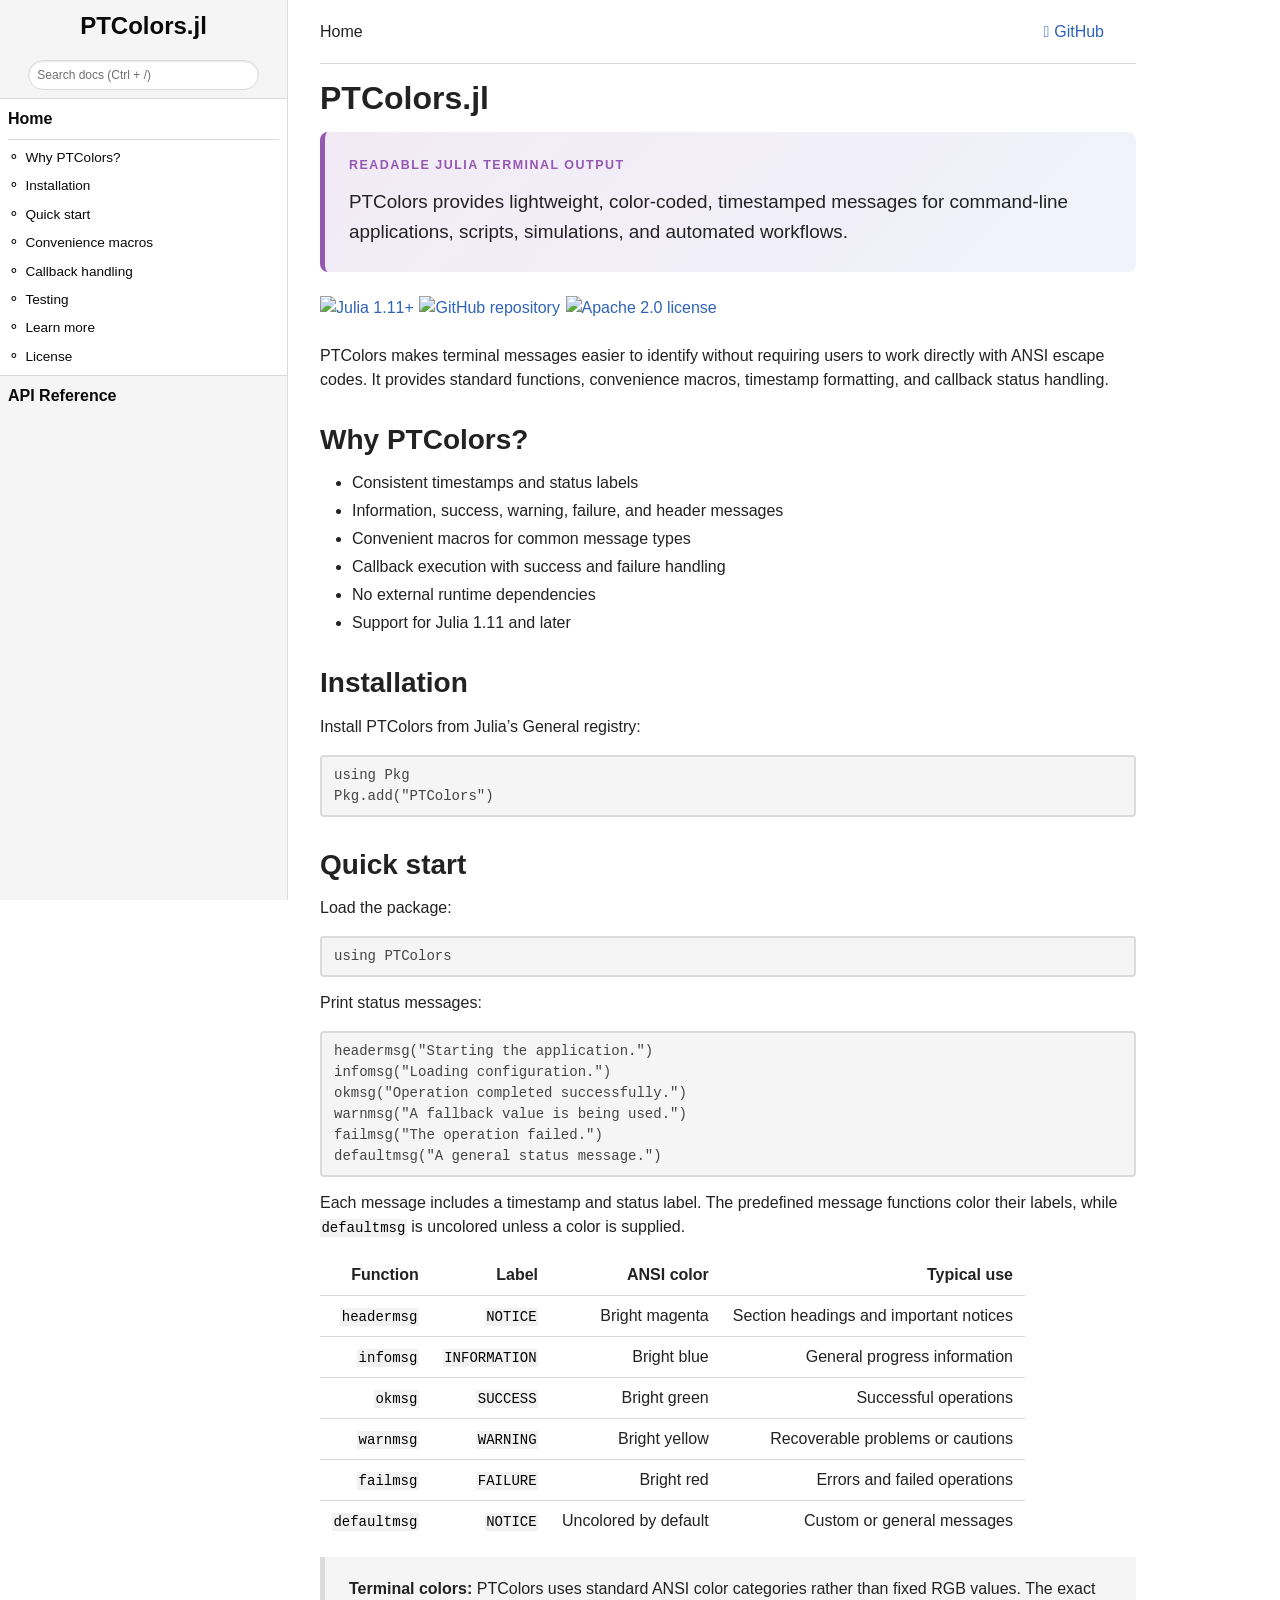
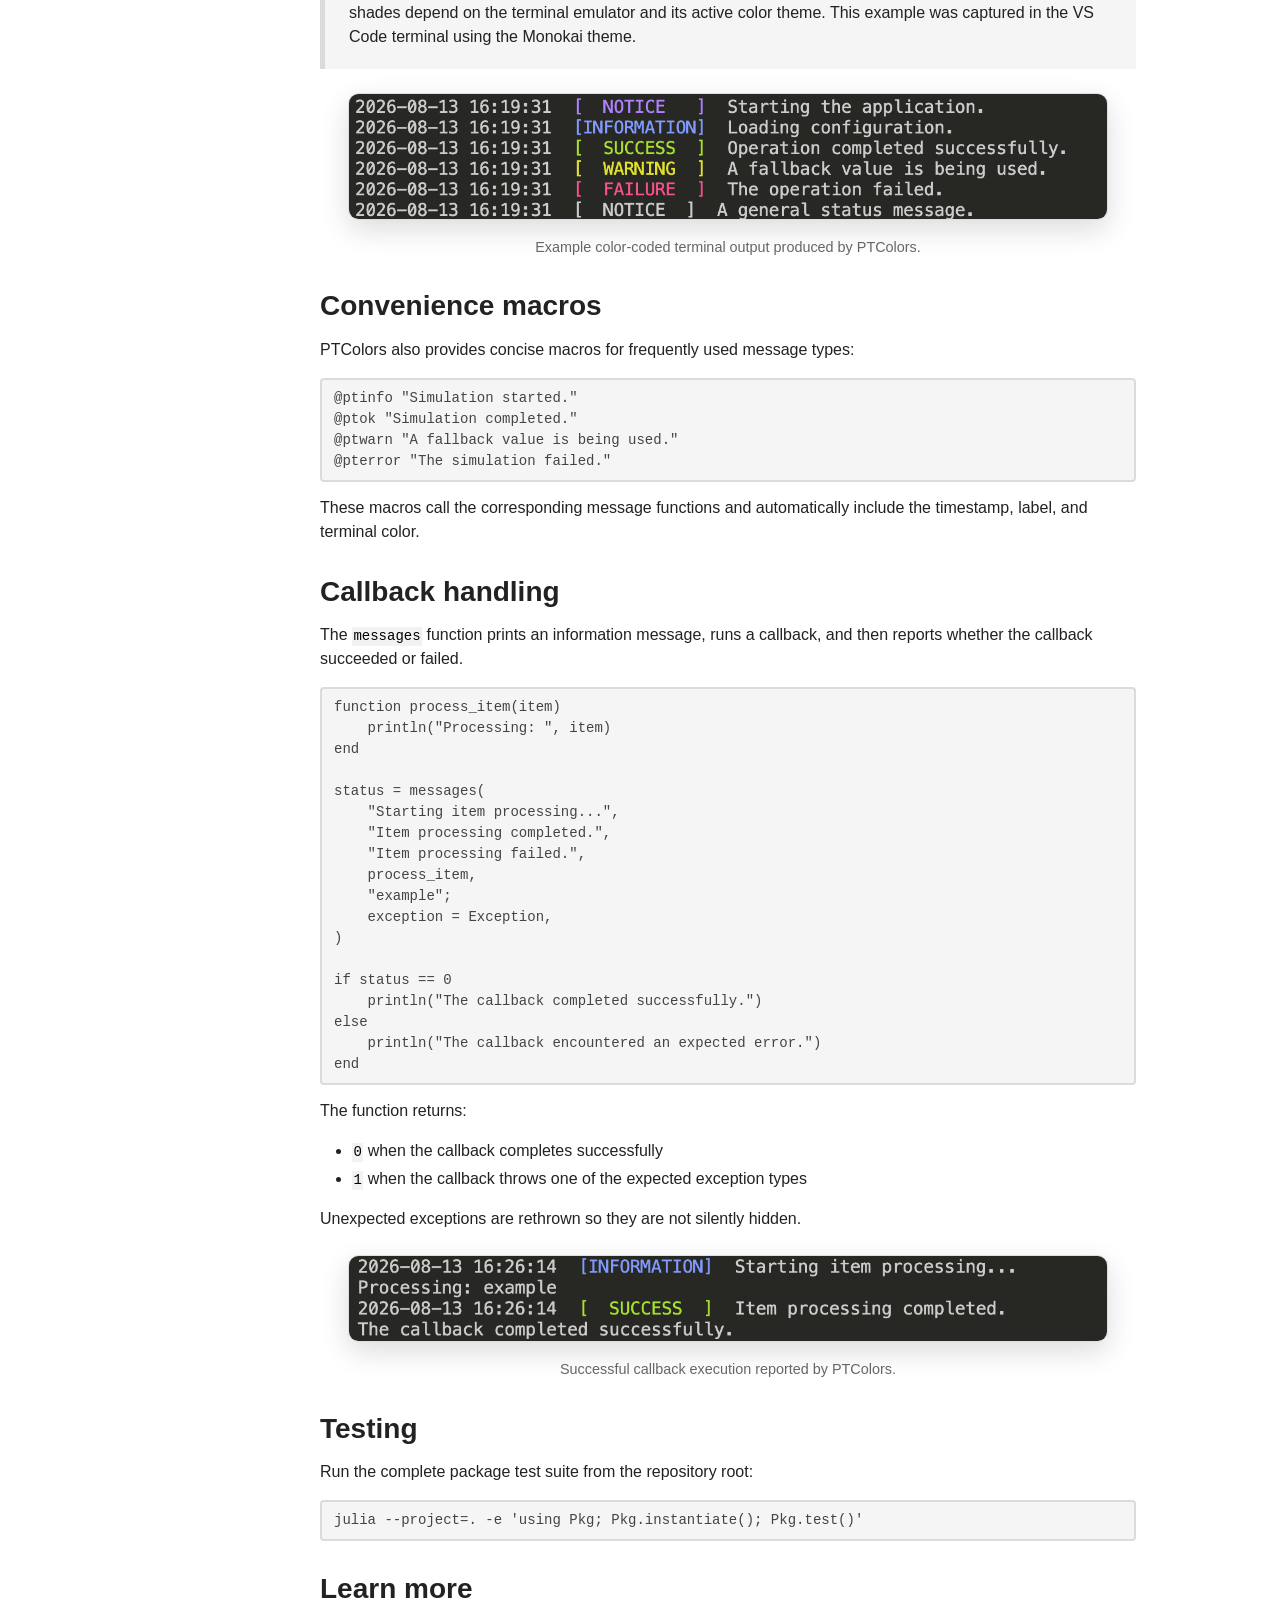
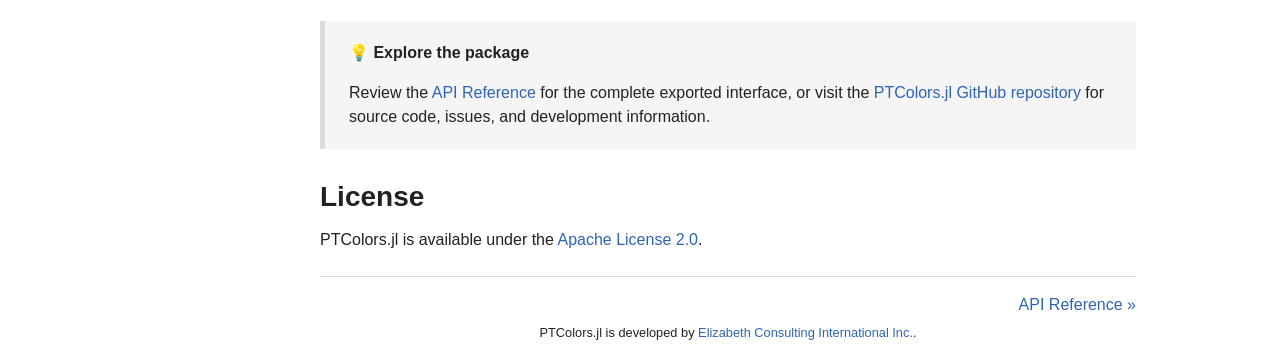
==== commit a8298453: "docs: update generated documentation" ====
--- a/docs/index.html
+++ b/docs/index.html
@@ -17,18 +17,15 @@
     <a href="https://github.com/ec-intl/PTColors.jl/blob/staging/LICENSE">
         <img alt="Apache 2.0 license" src="https://img.shields.io/badge/License-Apache%202.0-4063D8">
     </a>
-</div><p>PTColors makes terminal messages easier to identify without requiring users to work directly with ANSI escape codes. It provides standard functions, convenience macros, timestamp formatting, and callback status handling.</p><h2 id="Why-PTColors?"><a class="docs-heading-anchor" href="#Why-PTColors?">Why PTColors?</a><a id="Why-PTColors?-1"></a><a class="docs-heading-anchor-permalink" href="#Why-PTColors?" title="Permalink"></a></h2><ul><li>Consistent timestamps and status labels</li><li>Information, success, warning, failure, and header messages</li><li>Convenient macros for common message types</li><li>Callback execution with success and failure handling</li><li>No external runtime dependencies</li><li>Support for Julia 1.11 and later</li></ul><h2 id="Installation"><a class="docs-heading-anchor" href="#Installation">Installation</a><a id="Installation-1"></a><a class="docs-heading-anchor-permalink" href="#Installation" title="Permalink"></a></h2><blockquote><p><strong>ℹ️ Development installation</strong></p><p>Until PTColors is registered in Julia’s General registry, install it directly from the repository’s <code>staging</code> branch.</p></blockquote><pre><code class="language-julia hljs">using Pkg
-Pkg.add(
-    url = &quot;https://github.com/ec-intl/PTColors.jl&quot;,
-    rev = &quot;staging&quot;,
-)</code></pre><p>After the package is registered, it can be installed by name:</p><pre><code class="language-julia hljs">using Pkg
+</div><p>PTColors makes terminal messages easier to identify without requiring users to work directly with ANSI escape codes. It provides standard functions, convenience macros, timestamp formatting, and callback status handling.</p><h2 id="Why-PTColors?"><a class="docs-heading-anchor" href="#Why-PTColors?">Why PTColors?</a><a id="Why-PTColors?-1"></a><a class="docs-heading-anchor-permalink" href="#Why-PTColors?" title="Permalink"></a></h2><ul><li>Consistent timestamps and status labels</li><li>Information, success, warning, failure, and header messages</li><li>Convenient macros for common message types</li><li>Callback execution with success and failure handling</li><li>No external runtime dependencies</li><li>Support for Julia 1.11 and later</li></ul><h2 id="Installation"><a class="docs-heading-anchor" href="#Installation">Installation</a><a id="Installation-1"></a><a class="docs-heading-anchor-permalink" href="#Installation" title="Permalink"></a></h2><p>Install PTColors from Julia’s General registry:</p><pre><code class="language-julia hljs">using Pkg
 Pkg.add(&quot;PTColors&quot;)</code></pre><h2 id="Quick-start"><a class="docs-heading-anchor" href="#Quick-start">Quick start</a><a id="Quick-start-1"></a><a class="docs-heading-anchor-permalink" href="#Quick-start" title="Permalink"></a></h2><p>Load the package:</p><pre><code class="language-julia hljs">using PTColors</code></pre><p>Print status messages:</p><pre><code class="language-julia hljs">headermsg(&quot;Starting the application.&quot;)
 infomsg(&quot;Loading configuration.&quot;)
 okmsg(&quot;Operation completed successfully.&quot;)
 warnmsg(&quot;A fallback value is being used.&quot;)
-failmsg(&quot;The operation failed.&quot;)</code></pre><p>Each message includes a timestamp, status label, and corresponding terminal color.</p><table><tr><th style="text-align: right">Function</th><th style="text-align: right">Label</th><th style="text-align: right">ANSI color</th><th style="text-align: right">Typical use</th></tr><tr><td style="text-align: right"><code>headermsg</code></td><td style="text-align: right"><code>NOTICE</code></td><td style="text-align: right">Bright magenta</td><td style="text-align: right">Section headings and important notices</td></tr><tr><td style="text-align: right"><code>infomsg</code></td><td style="text-align: right"><code>INFORMATION</code></td><td style="text-align: right">Bright blue</td><td style="text-align: right">General progress information</td></tr><tr><td style="text-align: right"><code>okmsg</code></td><td style="text-align: right"><code>SUCCESS</code></td><td style="text-align: right">Bright green</td><td style="text-align: right">Successful operations</td></tr><tr><td style="text-align: right"><code>warnmsg</code></td><td style="text-align: right"><code>WARNING</code></td><td style="text-align: right">Bright yellow</td><td style="text-align: right">Recoverable problems or cautions</td></tr><tr><td style="text-align: right"><code>failmsg</code></td><td style="text-align: right"><code>FAILURE</code></td><td style="text-align: right">Bright red</td><td style="text-align: right">Errors and failed operations</td></tr><tr><td style="text-align: right"><code>defaultmsg</code></td><td style="text-align: right"><code>NOTICE</code></td><td style="text-align: right">Uncolored by default</td><td style="text-align: right">Custom or general messages</td></tr></table><blockquote><p><strong>Terminal colors:</strong> PTColors uses standard ANSI color categories rather than fixed RGB values. The exact shades depend on the terminal emulator and its active color theme. This example was captured in the VS Code terminal using the Monokai theme.</p></blockquote><div class="ptcolors-example">
+failmsg(&quot;The operation failed.&quot;)
+defaultmsg(&quot;A general status message.&quot;)</code></pre><p>Each message includes a timestamp and status label. The predefined message functions color their labels, while <code>defaultmsg</code> is uncolored unless a color is supplied.</p><table><tr><th style="text-align: right">Function</th><th style="text-align: right">Label</th><th style="text-align: right">ANSI color</th><th style="text-align: right">Typical use</th></tr><tr><td style="text-align: right"><code>headermsg</code></td><td style="text-align: right"><code>NOTICE</code></td><td style="text-align: right">Bright magenta</td><td style="text-align: right">Section headings and important notices</td></tr><tr><td style="text-align: right"><code>infomsg</code></td><td style="text-align: right"><code>INFORMATION</code></td><td style="text-align: right">Bright blue</td><td style="text-align: right">General progress information</td></tr><tr><td style="text-align: right"><code>okmsg</code></td><td style="text-align: right"><code>SUCCESS</code></td><td style="text-align: right">Bright green</td><td style="text-align: right">Successful operations</td></tr><tr><td style="text-align: right"><code>warnmsg</code></td><td style="text-align: right"><code>WARNING</code></td><td style="text-align: right">Bright yellow</td><td style="text-align: right">Recoverable problems or cautions</td></tr><tr><td style="text-align: right"><code>failmsg</code></td><td style="text-align: right"><code>FAILURE</code></td><td style="text-align: right">Bright red</td><td style="text-align: right">Errors and failed operations</td></tr><tr><td style="text-align: right"><code>defaultmsg</code></td><td style="text-align: right"><code>NOTICE</code></td><td style="text-align: right">Uncolored by default</td><td style="text-align: right">Custom or general messages</td></tr></table><blockquote><p><strong>Terminal colors:</strong> PTColors uses standard ANSI color categories rather than fixed RGB values. The exact shades depend on the terminal emulator and its active color theme. This example was captured in the VS Code terminal using the Monokai theme.</p></blockquote><div class="ptcolors-example">
     <img
-        src="assets/ptcolors-julia-example.png"
+        src="assets/ptcolors-julia-terminal-example.png"
         alt="Example PTColors terminal output"
         loading="lazy"
     >
@@ -60,4 +57,4 @@
         loading="lazy"
     >
     <p>Successful callback execution reported by PTColors.</p>
-</div><h2 id="Testing"><a class="docs-heading-anchor" href="#Testing">Testing</a><a id="Testing-1"></a><a class="docs-heading-anchor-permalink" href="#Testing" title="Permalink"></a></h2><p>Run the complete package test suite from the repository root:</p><pre><code class="language-bash hljs">julia --project=. -e &#39;using Pkg; Pkg.instantiate(); Pkg.test()&#39;</code></pre><h2 id="Learn-more"><a class="docs-heading-anchor" href="#Learn-more">Learn more</a><a id="Learn-more-1"></a><a class="docs-heading-anchor-permalink" href="#Learn-more" title="Permalink"></a></h2><blockquote><p><strong>💡 Explore the package</strong></p><p>Review the <a href="api/#API-Reference">API Reference</a> for the complete exported interface, or visit the <a href="https://github.com/ec-intl/PTColors.jl">PTColors.jl GitHub repository</a> for source code, issues, and development information.</p></blockquote><h2 id="License"><a class="docs-heading-anchor" href="#License">License</a><a id="License-1"></a><a class="docs-heading-anchor-permalink" href="#License" title="Permalink"></a></h2><p>PTColors.jl is available under the <a href="https://github.com/ec-intl/PTColors.jl/blob/staging/LICENSE">Apache License 2.0</a>.</p></article><nav class="docs-footer"><a class="docs-footer-nextpage" href="api/">API Reference »</a><div class="flexbox-break"></div><p class="footer-message">PTColors.jl is developed by <a href="https://github.com/ec-intl">Elizabeth Consulting International Inc.</a>.</p></nav></div><div class="modal" id="documenter-settings"><div class="modal-background"></div><div class="modal-card"><header class="modal-card-head"><p class="modal-card-title">Settings</p><button class="delete"></button></header><section class="modal-card-body"><p><label class="label">Theme</label><div class="select"><select id="documenter-themepicker"><option value="auto">Automatic (OS)</option><option value="documenter-light">documenter-light</option><option value="documenter-dark">documenter-dark</option><option value="catppuccin-latte">catppuccin-latte</option><option value="catppuccin-frappe">catppuccin-frappe</option><option value="catppuccin-macchiato">catppuccin-macchiato</option><option value="catppuccin-mocha">catppuccin-mocha</option></select></div></p><hr/><p>This document was generated with <a href="https://github.com/JuliaDocs/Documenter.jl">Documenter.jl</a> version 1.17.0 on <span class="colophon-date" title="Monday 10 August 2026 17:58">Monday 10 August 2026</span>. Using Julia version 1.11.9.</p></section><footer class="modal-card-foot"></footer></div></div></div></body></html>
+</div><h2 id="Testing"><a class="docs-heading-anchor" href="#Testing">Testing</a><a id="Testing-1"></a><a class="docs-heading-anchor-permalink" href="#Testing" title="Permalink"></a></h2><p>Run the complete package test suite from the repository root:</p><pre><code class="language-bash hljs">julia --project=. -e &#39;using Pkg; Pkg.instantiate(); Pkg.test()&#39;</code></pre><h2 id="Learn-more"><a class="docs-heading-anchor" href="#Learn-more">Learn more</a><a id="Learn-more-1"></a><a class="docs-heading-anchor-permalink" href="#Learn-more" title="Permalink"></a></h2><blockquote><p><strong>💡 Explore the package</strong></p><p>Review the <a href="api/#API-Reference">API Reference</a> for the complete exported interface, or visit the <a href="https://github.com/ec-intl/PTColors.jl">PTColors.jl GitHub repository</a> for source code, issues, and development information.</p></blockquote><h2 id="License"><a class="docs-heading-anchor" href="#License">License</a><a id="License-1"></a><a class="docs-heading-anchor-permalink" href="#License" title="Permalink"></a></h2><p>PTColors.jl is available under the <a href="https://github.com/ec-intl/PTColors.jl/blob/main/LICENSE">Apache License 2.0</a>.</p></article><nav class="docs-footer"><a class="docs-footer-nextpage" href="api/">API Reference »</a><div class="flexbox-break"></div><p class="footer-message">PTColors.jl is developed by <a href="https://github.com/ec-intl">Elizabeth Consulting International Inc.</a>.</p></nav></div><div class="modal" id="documenter-settings"><div class="modal-background"></div><div class="modal-card"><header class="modal-card-head"><p class="modal-card-title">Settings</p><button class="delete"></button></header><section class="modal-card-body"><p><label class="label">Theme</label><div class="select"><select id="documenter-themepicker"><option value="auto">Automatic (OS)</option><option value="documenter-light">documenter-light</option><option value="documenter-dark">documenter-dark</option><option value="catppuccin-latte">catppuccin-latte</option><option value="catppuccin-frappe">catppuccin-frappe</option><option value="catppuccin-macchiato">catppuccin-macchiato</option><option value="catppuccin-mocha">catppuccin-mocha</option></select></div></p><hr/><p>This document was generated with <a href="https://github.com/JuliaDocs/Documenter.jl">Documenter.jl</a> version 1.17.0 on <span class="colophon-date" title="Friday 14 August 2026 17:26">Friday 14 August 2026</span>. Using Julia version 1.11.9.</p></section><footer class="modal-card-foot"></footer></div></div></div></body></html>
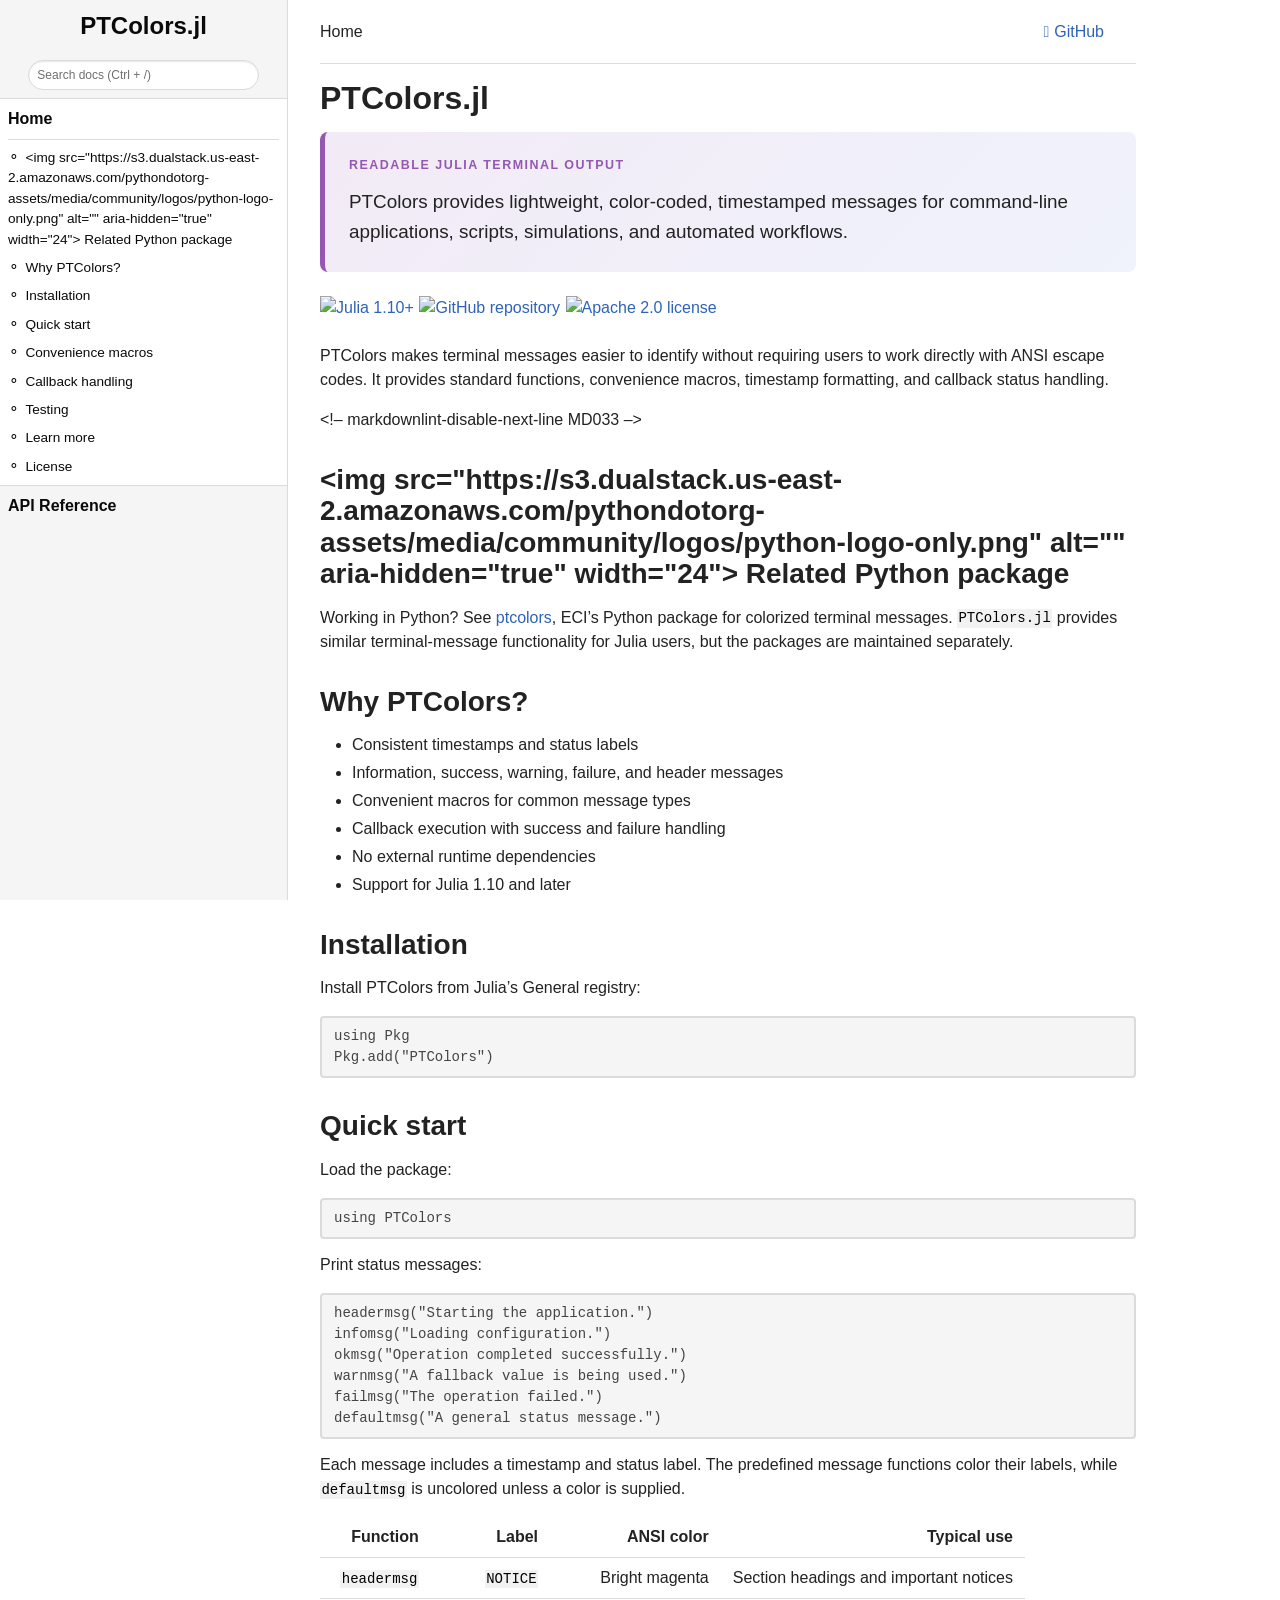
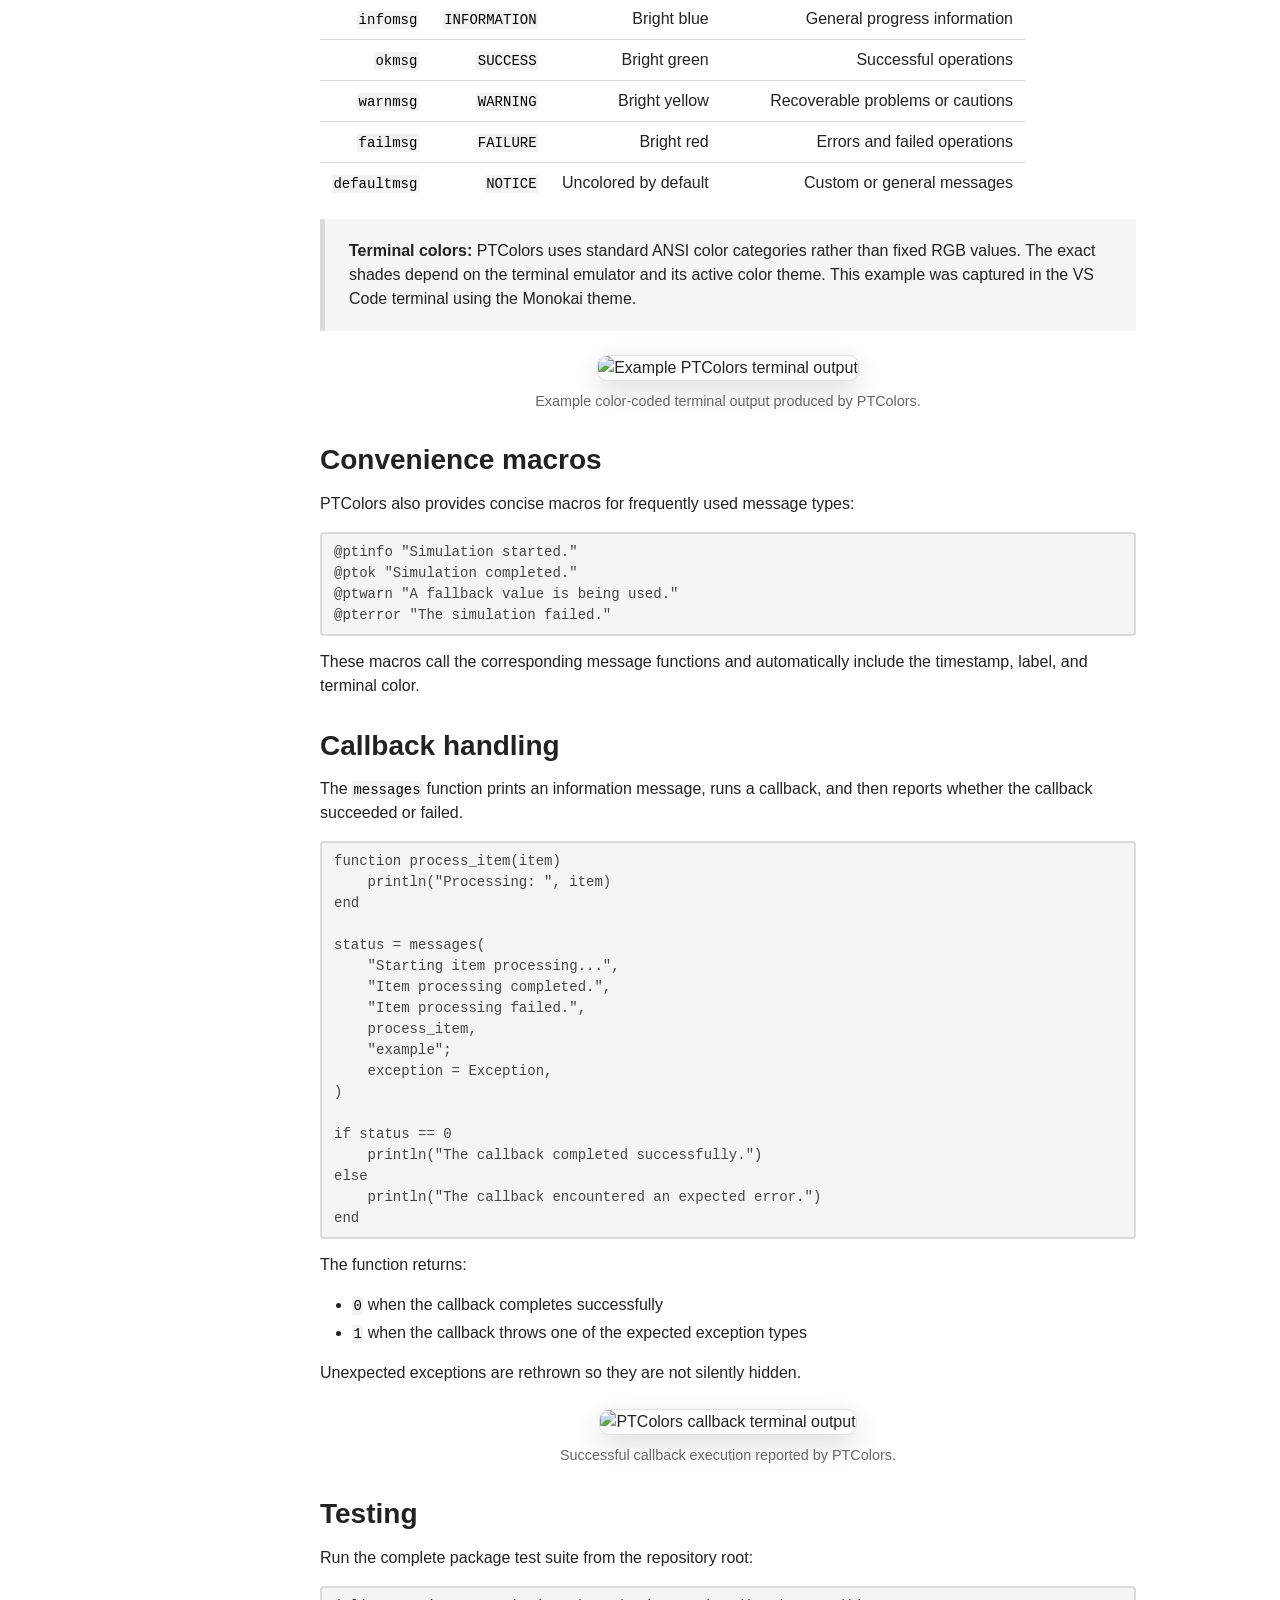
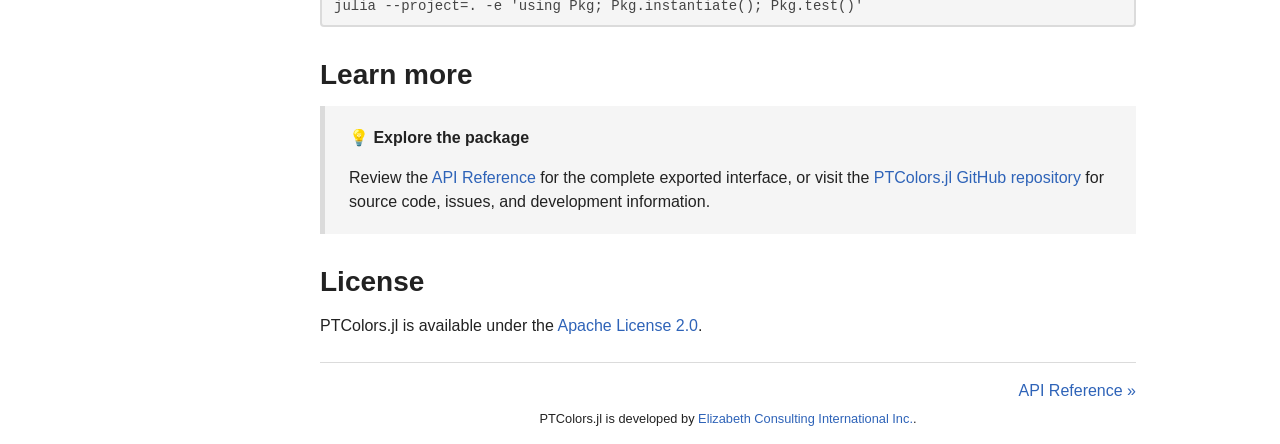
==== commit 9a8aa887: "docs: update generated documentation" ====
--- a/docs/index.html
+++ b/docs/index.html
@@ -1,5 +1,5 @@
 <!DOCTYPE html>
-<html lang="en"><head><meta charset="UTF-8"/><meta name="viewport" content="width=device-width, initial-scale=1.0"/><title>Home · PTColors.jl</title><meta name="title" content="Home · PTColors.jl"/><meta property="og:title" content="Home · PTColors.jl"/><meta property="twitter:title" content="Home · PTColors.jl"/><meta name="description" content="Documentation for PTColors.jl."/><meta property="og:description" content="Documentation for PTColors.jl."/><meta property="twitter:description" content="Documentation for PTColors.jl."/><script data-outdated-warner src="assets/warner.js"></script><link href="https://cdnjs.cloudflare.com/ajax/libs/lato-font/3.0.0/css/lato-font.min.css" rel="stylesheet" type="text/css"/><link href="https://cdnjs.cloudflare.com/ajax/libs/juliamono/0.050/juliamono.min.css" rel="stylesheet" type="text/css"/><link href="https://cdnjs.cloudflare.com/ajax/libs/font-awesome/6.4.2/css/fontawesome.min.css" rel="stylesheet" type="text/css"/><link href="https://cdnjs.cloudflare.com/ajax/libs/font-awesome/6.4.2/css/solid.min.css" rel="stylesheet" type="text/css"/><link href="https://cdnjs.cloudflare.com/ajax/libs/font-awesome/6.4.2/css/brands.min.css" rel="stylesheet" type="text/css"/><link href="https://cdnjs.cloudflare.com/ajax/libs/KaTeX/0.16.8/katex.min.css" rel="stylesheet" type="text/css"/><script>documenterBaseURL="."</script><script src="https://cdnjs.cloudflare.com/ajax/libs/require.js/2.3.6/require.min.js" data-main="assets/documenter.js"></script><script src="search_index.js"></script><script src="siteinfo.js"></script><script src="../versions.js"></script><link class="docs-theme-link" rel="stylesheet" type="text/css" href="assets/themes/catppuccin-mocha.css" data-theme-name="catppuccin-mocha"/><link class="docs-theme-link" rel="stylesheet" type="text/css" href="assets/themes/catppuccin-macchiato.css" data-theme-name="catppuccin-macchiato"/><link class="docs-theme-link" rel="stylesheet" type="text/css" href="assets/themes/catppuccin-frappe.css" data-theme-name="catppuccin-frappe"/><link class="docs-theme-link" rel="stylesheet" type="text/css" href="assets/themes/catppuccin-latte.css" data-theme-name="catppuccin-latte"/><link class="docs-theme-link" rel="stylesheet" type="text/css" href="assets/themes/documenter-dark.css" data-theme-name="documenter-dark" data-theme-primary-dark/><link class="docs-theme-link" rel="stylesheet" type="text/css" href="assets/themes/documenter-light.css" data-theme-name="documenter-light" data-theme-primary/><script src="assets/themeswap.js"></script><link href="assets/custom.css" rel="stylesheet" type="text/css"/></head><body><div id="documenter"><nav class="docs-sidebar"><div class="docs-package-name"><span class="docs-autofit"><a href>PTColors.jl</a></span></div><button class="docs-search-query input is-rounded is-small is-clickable my-2 mx-auto py-1 px-2" id="documenter-search-query">Search docs (Ctrl + /)</button><ul class="docs-menu"><li class="is-active"><a class="tocitem" href>Home</a><ul class="internal"><li><a class="tocitem" href="#Why-PTColors?"><span>Why PTColors?</span></a></li><li><a class="tocitem" href="#Installation"><span>Installation</span></a></li><li><a class="tocitem" href="#Quick-start"><span>Quick start</span></a></li><li><a class="tocitem" href="#Convenience-macros"><span>Convenience macros</span></a></li><li><a class="tocitem" href="#Callback-handling"><span>Callback handling</span></a></li><li><a class="tocitem" href="#Testing"><span>Testing</span></a></li><li><a class="tocitem" href="#Learn-more"><span>Learn more</span></a></li><li><a class="tocitem" href="#License"><span>License</span></a></li></ul></li><li><a class="tocitem" href="api/">API Reference</a></li></ul><div class="docs-version-selector field has-addons"><div class="control"><span class="docs-label button is-static is-size-7">Version</span></div><div class="docs-selector control is-expanded"><div class="select is-fullwidth is-size-7"><select id="documenter-version-selector"></select></div></div></div></nav><div class="docs-main"><header class="docs-navbar"><a class="docs-sidebar-button docs-navbar-link fa-solid fa-bars is-hidden-desktop" id="documenter-sidebar-button" href="#"></a><nav class="breadcrumb"><ul class="is-hidden-mobile"><li class="is-active"><a href>Home</a></li></ul><ul class="is-hidden-tablet"><li class="is-active"><a href>Home</a></li></ul></nav><div class="docs-right"><a class="docs-navbar-link" href="https://github.com/ec-intl/PTColors.jl" title="View the repository on GitHub"><span class="docs-icon fa-brands"></span><span class="docs-label is-hidden-touch">GitHub</span></a><a class="docs-settings-button docs-navbar-link fa-solid fa-gear" id="documenter-settings-button" href="#" title="Settings"></a><a class="docs-article-toggle-button fa-solid fa-chevron-up" id="documenter-article-toggle-button" href="javascript:;" title="Collapse all docstrings"></a></div></header><article class="content" id="documenter-page"><h1 id="PTColors.jl"><a class="docs-heading-anchor" href="#PTColors.jl">PTColors.jl</a><a id="PTColors.jl-1"></a><a class="docs-heading-anchor-permalink" href="#PTColors.jl" title="Permalink"></a></h1><div class="ptcolors-hero">
+<html lang="en"><head><meta charset="UTF-8"/><meta name="viewport" content="width=device-width, initial-scale=1.0"/><title>Home · PTColors.jl</title><meta name="title" content="Home · PTColors.jl"/><meta property="og:title" content="Home · PTColors.jl"/><meta property="twitter:title" content="Home · PTColors.jl"/><meta name="description" content="Documentation for PTColors.jl."/><meta property="og:description" content="Documentation for PTColors.jl."/><meta property="twitter:description" content="Documentation for PTColors.jl."/><script data-outdated-warner src="assets/warner.js"></script><link href="https://cdnjs.cloudflare.com/ajax/libs/lato-font/3.0.0/css/lato-font.min.css" rel="stylesheet" type="text/css"/><link href="https://cdnjs.cloudflare.com/ajax/libs/juliamono/0.050/juliamono.min.css" rel="stylesheet" type="text/css"/><link href="https://cdnjs.cloudflare.com/ajax/libs/font-awesome/6.4.2/css/fontawesome.min.css" rel="stylesheet" type="text/css"/><link href="https://cdnjs.cloudflare.com/ajax/libs/font-awesome/6.4.2/css/solid.min.css" rel="stylesheet" type="text/css"/><link href="https://cdnjs.cloudflare.com/ajax/libs/font-awesome/6.4.2/css/brands.min.css" rel="stylesheet" type="text/css"/><link href="https://cdnjs.cloudflare.com/ajax/libs/KaTeX/0.16.8/katex.min.css" rel="stylesheet" type="text/css"/><script>documenterBaseURL="."</script><script src="https://cdnjs.cloudflare.com/ajax/libs/require.js/2.3.6/require.min.js" data-main="assets/documenter.js"></script><script src="search_index.js"></script><script src="siteinfo.js"></script><script src="../versions.js"></script><link class="docs-theme-link" rel="stylesheet" type="text/css" href="assets/themes/catppuccin-mocha.css" data-theme-name="catppuccin-mocha"/><link class="docs-theme-link" rel="stylesheet" type="text/css" href="assets/themes/catppuccin-macchiato.css" data-theme-name="catppuccin-macchiato"/><link class="docs-theme-link" rel="stylesheet" type="text/css" href="assets/themes/catppuccin-frappe.css" data-theme-name="catppuccin-frappe"/><link class="docs-theme-link" rel="stylesheet" type="text/css" href="assets/themes/catppuccin-latte.css" data-theme-name="catppuccin-latte"/><link class="docs-theme-link" rel="stylesheet" type="text/css" href="assets/themes/documenter-dark.css" data-theme-name="documenter-dark" data-theme-primary-dark/><link class="docs-theme-link" rel="stylesheet" type="text/css" href="assets/themes/documenter-light.css" data-theme-name="documenter-light" data-theme-primary/><script src="assets/themeswap.js"></script><link href="assets/custom.css" rel="stylesheet" type="text/css"/></head><body><div id="documenter"><nav class="docs-sidebar"><div class="docs-package-name"><span class="docs-autofit"><a href>PTColors.jl</a></span></div><button class="docs-search-query input is-rounded is-small is-clickable my-2 mx-auto py-1 px-2" id="documenter-search-query">Search docs (Ctrl + /)</button><ul class="docs-menu"><li class="is-active"><a class="tocitem" href>Home</a><ul class="internal"><li><a class="tocitem" href="#img-src&quot;https://s3.dualstack.us-east-2.amazonaws.com/pythondotorg-assets/media/community/logos/python-logo-only.png&quot;-alt&quot;&quot;-aria-hidden&quot;true&quot;-width&quot;24&quot;-Related-Python-package"><span>&lt;img src=&quot;https://s3.dualstack.us-east-2.amazonaws.com/pythondotorg-assets/media/community/logos/python-logo-only.png&quot; alt=&quot;&quot; aria-hidden=&quot;true&quot; width=&quot;24&quot;&gt; Related Python package</span></a></li><li><a class="tocitem" href="#Why-PTColors?"><span>Why PTColors?</span></a></li><li><a class="tocitem" href="#Installation"><span>Installation</span></a></li><li><a class="tocitem" href="#Quick-start"><span>Quick start</span></a></li><li><a class="tocitem" href="#Convenience-macros"><span>Convenience macros</span></a></li><li><a class="tocitem" href="#Callback-handling"><span>Callback handling</span></a></li><li><a class="tocitem" href="#Testing"><span>Testing</span></a></li><li><a class="tocitem" href="#Learn-more"><span>Learn more</span></a></li><li><a class="tocitem" href="#License"><span>License</span></a></li></ul></li><li><a class="tocitem" href="api/">API Reference</a></li></ul><div class="docs-version-selector field has-addons"><div class="control"><span class="docs-label button is-static is-size-7">Version</span></div><div class="docs-selector control is-expanded"><div class="select is-fullwidth is-size-7"><select id="documenter-version-selector"></select></div></div></div></nav><div class="docs-main"><header class="docs-navbar"><a class="docs-sidebar-button docs-navbar-link fa-solid fa-bars is-hidden-desktop" id="documenter-sidebar-button" href="#"></a><nav class="breadcrumb"><ul class="is-hidden-mobile"><li class="is-active"><a href>Home</a></li></ul><ul class="is-hidden-tablet"><li class="is-active"><a href>Home</a></li></ul></nav><div class="docs-right"><a class="docs-navbar-link" href="https://github.com/ec-intl/PTColors.jl" title="View the repository on GitHub"><span class="docs-icon fa-brands"></span><span class="docs-label is-hidden-touch">GitHub</span></a><a class="docs-settings-button docs-navbar-link fa-solid fa-gear" id="documenter-settings-button" href="#" title="Settings"></a><a class="docs-article-toggle-button fa-solid fa-chevron-up" id="documenter-article-toggle-button" href="javascript:;" title="Collapse all docstrings"></a></div></header><article class="content" id="documenter-page"><h1 id="PTColors.jl"><a class="docs-heading-anchor" href="#PTColors.jl">PTColors.jl</a><a id="PTColors.jl-1"></a><a class="docs-heading-anchor-permalink" href="#PTColors.jl" title="Permalink"></a></h1><div class="ptcolors-hero">
     <p class="ptcolors-eyebrow">Readable Julia terminal output</p>
     <p class="ptcolors-tagline">
         PTColors provides lightweight, color-coded, timestamped messages for
@@ -9,7 +9,7 @@
 
 <div class="ptcolors-badges">
     <a href="https://julialang.org">
-        <img alt="Julia 1.11+" src="https://img.shields.io/badge/Julia-1.11%2B-9558B2">
+        <img alt="Julia 1.10+" src="https://img.shields.io/badge/Julia-1.10%2B-9558B2">
     </a>
     <a href="https://github.com/ec-intl/PTColors.jl">
         <img alt="GitHub repository" src="https://img.shields.io/badge/GitHub-PTColors.jl-181717?logo=github">
@@ -17,7 +17,7 @@
     <a href="https://github.com/ec-intl/PTColors.jl/blob/staging/LICENSE">
         <img alt="Apache 2.0 license" src="https://img.shields.io/badge/License-Apache%202.0-4063D8">
     </a>
-</div><p>PTColors makes terminal messages easier to identify without requiring users to work directly with ANSI escape codes. It provides standard functions, convenience macros, timestamp formatting, and callback status handling.</p><h2 id="Why-PTColors?"><a class="docs-heading-anchor" href="#Why-PTColors?">Why PTColors?</a><a id="Why-PTColors?-1"></a><a class="docs-heading-anchor-permalink" href="#Why-PTColors?" title="Permalink"></a></h2><ul><li>Consistent timestamps and status labels</li><li>Information, success, warning, failure, and header messages</li><li>Convenient macros for common message types</li><li>Callback execution with success and failure handling</li><li>No external runtime dependencies</li><li>Support for Julia 1.11 and later</li></ul><h2 id="Installation"><a class="docs-heading-anchor" href="#Installation">Installation</a><a id="Installation-1"></a><a class="docs-heading-anchor-permalink" href="#Installation" title="Permalink"></a></h2><p>Install PTColors from Julia’s General registry:</p><pre><code class="language-julia hljs">using Pkg
+</div><p>PTColors makes terminal messages easier to identify without requiring users to work directly with ANSI escape codes. It provides standard functions, convenience macros, timestamp formatting, and callback status handling.</p><p>&lt;!– markdownlint-disable-next-line MD033 –&gt;</p><h2 id="img-src&quot;https://s3.dualstack.us-east-2.amazonaws.com/pythondotorg-assets/media/community/logos/python-logo-only.png&quot;-alt&quot;&quot;-aria-hidden&quot;true&quot;-width&quot;24&quot;-Related-Python-package"><a class="docs-heading-anchor" href="#img-src&quot;https://s3.dualstack.us-east-2.amazonaws.com/pythondotorg-assets/media/community/logos/python-logo-only.png&quot;-alt&quot;&quot;-aria-hidden&quot;true&quot;-width&quot;24&quot;-Related-Python-package">&lt;img src=&quot;https://s3.dualstack.us-east-2.amazonaws.com/pythondotorg-assets/media/community/logos/python-logo-only.png&quot; alt=&quot;&quot; aria-hidden=&quot;true&quot; width=&quot;24&quot;&gt; Related Python package</a><a id="img-src&quot;https://s3.dualstack.us-east-2.amazonaws.com/pythondotorg-assets/media/community/logos/python-logo-only.png&quot;-alt&quot;&quot;-aria-hidden&quot;true&quot;-width&quot;24&quot;-Related-Python-package-1"></a><a class="docs-heading-anchor-permalink" href="#img-src&quot;https://s3.dualstack.us-east-2.amazonaws.com/pythondotorg-assets/media/community/logos/python-logo-only.png&quot;-alt&quot;&quot;-aria-hidden&quot;true&quot;-width&quot;24&quot;-Related-Python-package" title="Permalink"></a></h2><p>Working in Python? See <a href="https://github.com/ec-intl/ptcolors">ptcolors</a>, ECI’s Python package for colorized terminal messages. <code>PTColors.jl</code> provides similar terminal-message functionality for Julia users, but the packages are maintained separately.</p><h2 id="Why-PTColors?"><a class="docs-heading-anchor" href="#Why-PTColors?">Why PTColors?</a><a id="Why-PTColors?-1"></a><a class="docs-heading-anchor-permalink" href="#Why-PTColors?" title="Permalink"></a></h2><ul><li>Consistent timestamps and status labels</li><li>Information, success, warning, failure, and header messages</li><li>Convenient macros for common message types</li><li>Callback execution with success and failure handling</li><li>No external runtime dependencies</li><li>Support for Julia 1.10 and later</li></ul><h2 id="Installation"><a class="docs-heading-anchor" href="#Installation">Installation</a><a id="Installation-1"></a><a class="docs-heading-anchor-permalink" href="#Installation" title="Permalink"></a></h2><p>Install PTColors from Julia’s General registry:</p><pre><code class="language-julia hljs">using Pkg
 Pkg.add(&quot;PTColors&quot;)</code></pre><h2 id="Quick-start"><a class="docs-heading-anchor" href="#Quick-start">Quick start</a><a id="Quick-start-1"></a><a class="docs-heading-anchor-permalink" href="#Quick-start" title="Permalink"></a></h2><p>Load the package:</p><pre><code class="language-julia hljs">using PTColors</code></pre><p>Print status messages:</p><pre><code class="language-julia hljs">headermsg(&quot;Starting the application.&quot;)
 infomsg(&quot;Loading configuration.&quot;)
 okmsg(&quot;Operation completed successfully.&quot;)
@@ -25,7 +25,7 @@
 failmsg(&quot;The operation failed.&quot;)
 defaultmsg(&quot;A general status message.&quot;)</code></pre><p>Each message includes a timestamp and status label. The predefined message functions color their labels, while <code>defaultmsg</code> is uncolored unless a color is supplied.</p><table><tr><th style="text-align: right">Function</th><th style="text-align: right">Label</th><th style="text-align: right">ANSI color</th><th style="text-align: right">Typical use</th></tr><tr><td style="text-align: right"><code>headermsg</code></td><td style="text-align: right"><code>NOTICE</code></td><td style="text-align: right">Bright magenta</td><td style="text-align: right">Section headings and important notices</td></tr><tr><td style="text-align: right"><code>infomsg</code></td><td style="text-align: right"><code>INFORMATION</code></td><td style="text-align: right">Bright blue</td><td style="text-align: right">General progress information</td></tr><tr><td style="text-align: right"><code>okmsg</code></td><td style="text-align: right"><code>SUCCESS</code></td><td style="text-align: right">Bright green</td><td style="text-align: right">Successful operations</td></tr><tr><td style="text-align: right"><code>warnmsg</code></td><td style="text-align: right"><code>WARNING</code></td><td style="text-align: right">Bright yellow</td><td style="text-align: right">Recoverable problems or cautions</td></tr><tr><td style="text-align: right"><code>failmsg</code></td><td style="text-align: right"><code>FAILURE</code></td><td style="text-align: right">Bright red</td><td style="text-align: right">Errors and failed operations</td></tr><tr><td style="text-align: right"><code>defaultmsg</code></td><td style="text-align: right"><code>NOTICE</code></td><td style="text-align: right">Uncolored by default</td><td style="text-align: right">Custom or general messages</td></tr></table><blockquote><p><strong>Terminal colors:</strong> PTColors uses standard ANSI color categories rather than fixed RGB values. The exact shades depend on the terminal emulator and its active color theme. This example was captured in the VS Code terminal using the Monokai theme.</p></blockquote><div class="ptcolors-example">
     <img
-        src="assets/ptcolors-julia-terminal-example.png"
+        src="https://ec-intl-assets.s3.us-east-1.amazonaws.com/PTColors/assets/ptcolors-terminal-example.png"
         alt="Example PTColors terminal output"
         loading="lazy"
     >
@@ -52,9 +52,9 @@
     println(&quot;The callback encountered an expected error.&quot;)
 end</code></pre><p>The function returns:</p><ul><li><code>0</code> when the callback completes successfully</li><li><code>1</code> when the callback throws one of the expected exception types</li></ul><p>Unexpected exceptions are rethrown so they are not silently hidden.</p><div class="ptcolors-example">
     <img
-        src="assets/ptcolors-julia-callback-example.png"
+        src="https://ec-intl-assets.s3.us-east-1.amazonaws.com/PTColors/assets/ptcolors-julia-callback-example.png"
         alt="PTColors callback terminal output"
         loading="lazy"
     >
     <p>Successful callback execution reported by PTColors.</p>
-</div><h2 id="Testing"><a class="docs-heading-anchor" href="#Testing">Testing</a><a id="Testing-1"></a><a class="docs-heading-anchor-permalink" href="#Testing" title="Permalink"></a></h2><p>Run the complete package test suite from the repository root:</p><pre><code class="language-bash hljs">julia --project=. -e &#39;using Pkg; Pkg.instantiate(); Pkg.test()&#39;</code></pre><h2 id="Learn-more"><a class="docs-heading-anchor" href="#Learn-more">Learn more</a><a id="Learn-more-1"></a><a class="docs-heading-anchor-permalink" href="#Learn-more" title="Permalink"></a></h2><blockquote><p><strong>💡 Explore the package</strong></p><p>Review the <a href="api/#API-Reference">API Reference</a> for the complete exported interface, or visit the <a href="https://github.com/ec-intl/PTColors.jl">PTColors.jl GitHub repository</a> for source code, issues, and development information.</p></blockquote><h2 id="License"><a class="docs-heading-anchor" href="#License">License</a><a id="License-1"></a><a class="docs-heading-anchor-permalink" href="#License" title="Permalink"></a></h2><p>PTColors.jl is available under the <a href="https://github.com/ec-intl/PTColors.jl/blob/main/LICENSE">Apache License 2.0</a>.</p></article><nav class="docs-footer"><a class="docs-footer-nextpage" href="api/">API Reference »</a><div class="flexbox-break"></div><p class="footer-message">PTColors.jl is developed by <a href="https://github.com/ec-intl">Elizabeth Consulting International Inc.</a>.</p></nav></div><div class="modal" id="documenter-settings"><div class="modal-background"></div><div class="modal-card"><header class="modal-card-head"><p class="modal-card-title">Settings</p><button class="delete"></button></header><section class="modal-card-body"><p><label class="label">Theme</label><div class="select"><select id="documenter-themepicker"><option value="auto">Automatic (OS)</option><option value="documenter-light">documenter-light</option><option value="documenter-dark">documenter-dark</option><option value="catppuccin-latte">catppuccin-latte</option><option value="catppuccin-frappe">catppuccin-frappe</option><option value="catppuccin-macchiato">catppuccin-macchiato</option><option value="catppuccin-mocha">catppuccin-mocha</option></select></div></p><hr/><p>This document was generated with <a href="https://github.com/JuliaDocs/Documenter.jl">Documenter.jl</a> version 1.17.0 on <span class="colophon-date" title="Friday 14 August 2026 17:26">Friday 14 August 2026</span>. Using Julia version 1.11.9.</p></section><footer class="modal-card-foot"></footer></div></div></div></body></html>
+</div><h2 id="Testing"><a class="docs-heading-anchor" href="#Testing">Testing</a><a id="Testing-1"></a><a class="docs-heading-anchor-permalink" href="#Testing" title="Permalink"></a></h2><p>Run the complete package test suite from the repository root:</p><pre><code class="language-bash hljs">julia --project=. -e &#39;using Pkg; Pkg.instantiate(); Pkg.test()&#39;</code></pre><h2 id="Learn-more"><a class="docs-heading-anchor" href="#Learn-more">Learn more</a><a id="Learn-more-1"></a><a class="docs-heading-anchor-permalink" href="#Learn-more" title="Permalink"></a></h2><blockquote><p><strong>💡 Explore the package</strong></p><p>Review the <a href="api/#API-Reference">API Reference</a> for the complete exported interface, or visit the <a href="https://github.com/ec-intl/PTColors.jl">PTColors.jl GitHub repository</a> for source code, issues, and development information.</p></blockquote><h2 id="License"><a class="docs-heading-anchor" href="#License">License</a><a id="License-1"></a><a class="docs-heading-anchor-permalink" href="#License" title="Permalink"></a></h2><p>PTColors.jl is available under the <a href="https://github.com/ec-intl/PTColors.jl/blob/main/LICENSE">Apache License 2.0</a>.</p></article><nav class="docs-footer"><a class="docs-footer-nextpage" href="api/">API Reference »</a><div class="flexbox-break"></div><p class="footer-message">PTColors.jl is developed by <a href="https://github.com/ec-intl">Elizabeth Consulting International Inc.</a>.</p></nav></div><div class="modal" id="documenter-settings"><div class="modal-background"></div><div class="modal-card"><header class="modal-card-head"><p class="modal-card-title">Settings</p><button class="delete"></button></header><section class="modal-card-body"><p><label class="label">Theme</label><div class="select"><select id="documenter-themepicker"><option value="auto">Automatic (OS)</option><option value="documenter-light">documenter-light</option><option value="documenter-dark">documenter-dark</option><option value="catppuccin-latte">catppuccin-latte</option><option value="catppuccin-frappe">catppuccin-frappe</option><option value="catppuccin-macchiato">catppuccin-macchiato</option><option value="catppuccin-mocha">catppuccin-mocha</option></select></div></p><hr/><p>This document was generated with <a href="https://github.com/JuliaDocs/Documenter.jl">Documenter.jl</a> version 1.17.0 on <span class="colophon-date" title="Monday 24 August 2026 12:39">Monday 24 August 2026</span>. Using Julia version 1.10.12.</p></section><footer class="modal-card-foot"></footer></div></div></div></body></html>
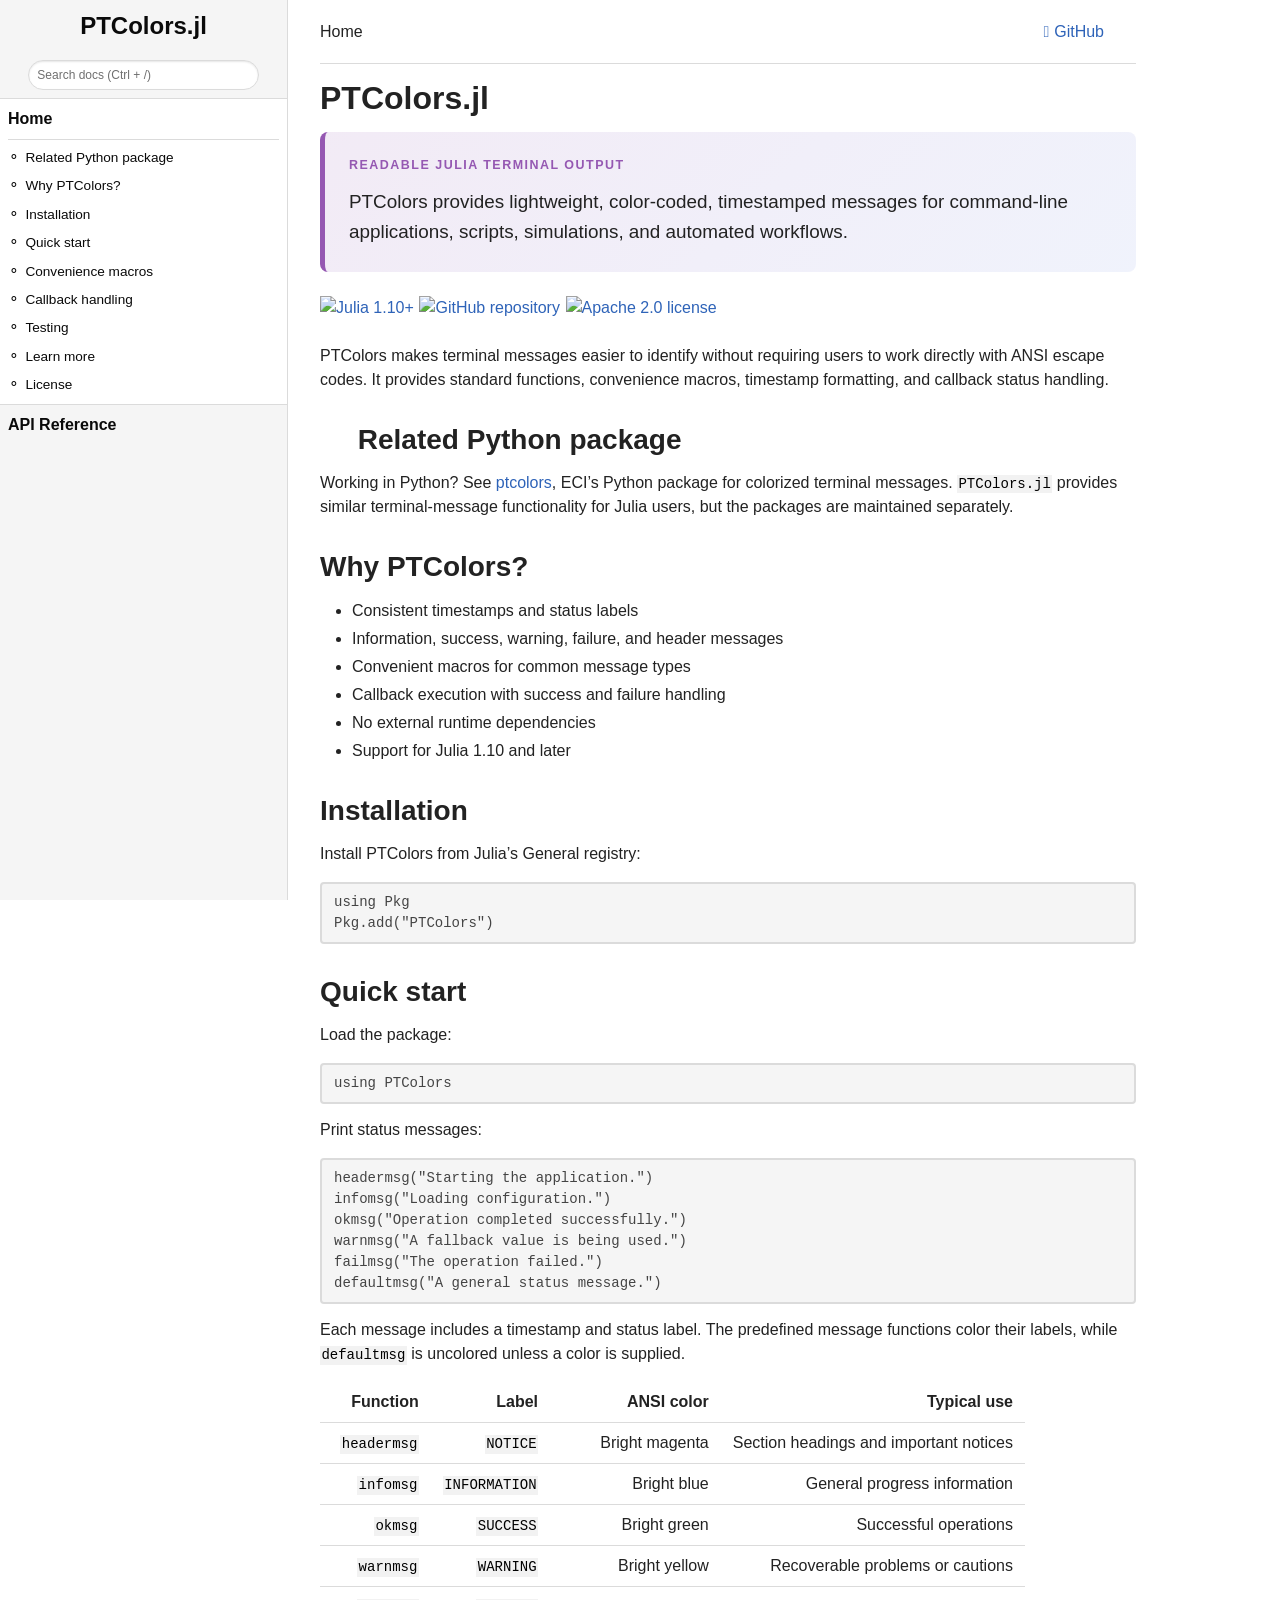
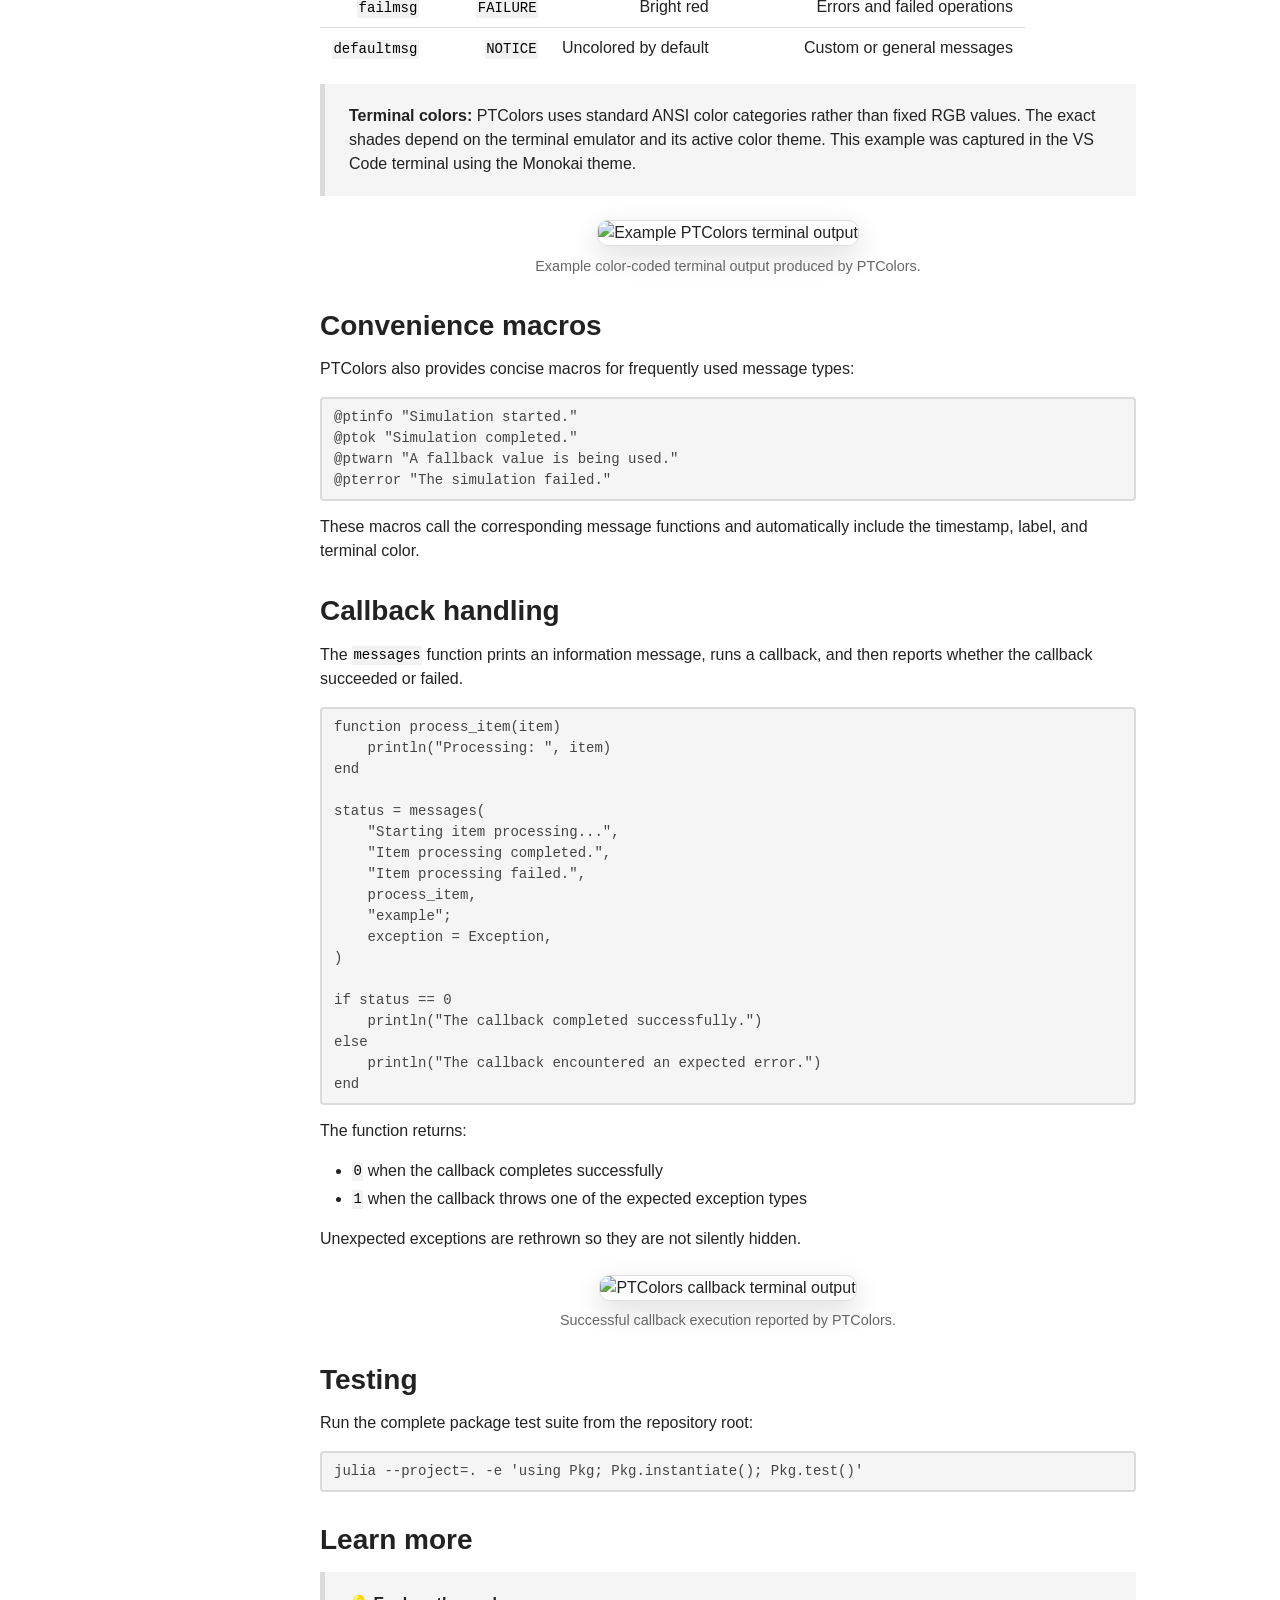
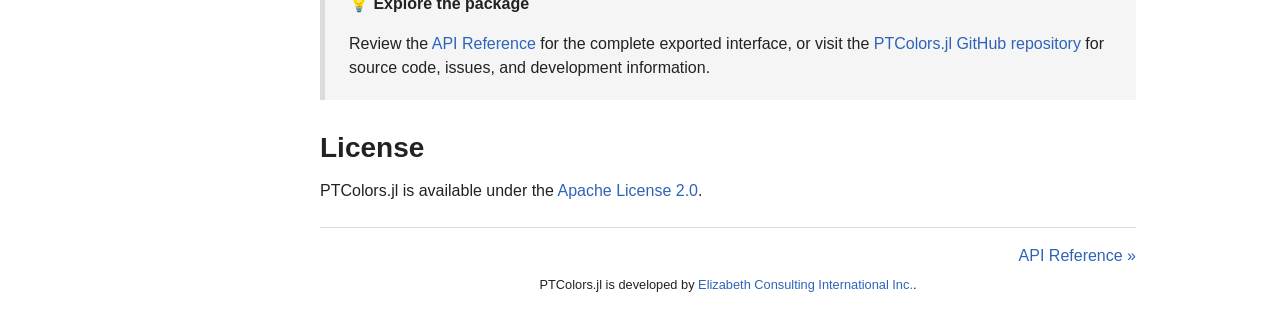
==== commit 6224f1e9: "docs: update generated documentation" ====
--- a/docs/index.html
+++ b/docs/index.html
@@ -1,5 +1,5 @@
 <!DOCTYPE html>
-<html lang="en"><head><meta charset="UTF-8"/><meta name="viewport" content="width=device-width, initial-scale=1.0"/><title>Home · PTColors.jl</title><meta name="title" content="Home · PTColors.jl"/><meta property="og:title" content="Home · PTColors.jl"/><meta property="twitter:title" content="Home · PTColors.jl"/><meta name="description" content="Documentation for PTColors.jl."/><meta property="og:description" content="Documentation for PTColors.jl."/><meta property="twitter:description" content="Documentation for PTColors.jl."/><script data-outdated-warner src="assets/warner.js"></script><link href="https://cdnjs.cloudflare.com/ajax/libs/lato-font/3.0.0/css/lato-font.min.css" rel="stylesheet" type="text/css"/><link href="https://cdnjs.cloudflare.com/ajax/libs/juliamono/0.050/juliamono.min.css" rel="stylesheet" type="text/css"/><link href="https://cdnjs.cloudflare.com/ajax/libs/font-awesome/6.4.2/css/fontawesome.min.css" rel="stylesheet" type="text/css"/><link href="https://cdnjs.cloudflare.com/ajax/libs/font-awesome/6.4.2/css/solid.min.css" rel="stylesheet" type="text/css"/><link href="https://cdnjs.cloudflare.com/ajax/libs/font-awesome/6.4.2/css/brands.min.css" rel="stylesheet" type="text/css"/><link href="https://cdnjs.cloudflare.com/ajax/libs/KaTeX/0.16.8/katex.min.css" rel="stylesheet" type="text/css"/><script>documenterBaseURL="."</script><script src="https://cdnjs.cloudflare.com/ajax/libs/require.js/2.3.6/require.min.js" data-main="assets/documenter.js"></script><script src="search_index.js"></script><script src="siteinfo.js"></script><script src="../versions.js"></script><link class="docs-theme-link" rel="stylesheet" type="text/css" href="assets/themes/catppuccin-mocha.css" data-theme-name="catppuccin-mocha"/><link class="docs-theme-link" rel="stylesheet" type="text/css" href="assets/themes/catppuccin-macchiato.css" data-theme-name="catppuccin-macchiato"/><link class="docs-theme-link" rel="stylesheet" type="text/css" href="assets/themes/catppuccin-frappe.css" data-theme-name="catppuccin-frappe"/><link class="docs-theme-link" rel="stylesheet" type="text/css" href="assets/themes/catppuccin-latte.css" data-theme-name="catppuccin-latte"/><link class="docs-theme-link" rel="stylesheet" type="text/css" href="assets/themes/documenter-dark.css" data-theme-name="documenter-dark" data-theme-primary-dark/><link class="docs-theme-link" rel="stylesheet" type="text/css" href="assets/themes/documenter-light.css" data-theme-name="documenter-light" data-theme-primary/><script src="assets/themeswap.js"></script><link href="assets/custom.css" rel="stylesheet" type="text/css"/></head><body><div id="documenter"><nav class="docs-sidebar"><div class="docs-package-name"><span class="docs-autofit"><a href>PTColors.jl</a></span></div><button class="docs-search-query input is-rounded is-small is-clickable my-2 mx-auto py-1 px-2" id="documenter-search-query">Search docs (Ctrl + /)</button><ul class="docs-menu"><li class="is-active"><a class="tocitem" href>Home</a><ul class="internal"><li><a class="tocitem" href="#img-src&quot;https://s3.dualstack.us-east-2.amazonaws.com/pythondotorg-assets/media/community/logos/python-logo-only.png&quot;-alt&quot;&quot;-aria-hidden&quot;true&quot;-width&quot;24&quot;-Related-Python-package"><span>&lt;img src=&quot;https://s3.dualstack.us-east-2.amazonaws.com/pythondotorg-assets/media/community/logos/python-logo-only.png&quot; alt=&quot;&quot; aria-hidden=&quot;true&quot; width=&quot;24&quot;&gt; Related Python package</span></a></li><li><a class="tocitem" href="#Why-PTColors?"><span>Why PTColors?</span></a></li><li><a class="tocitem" href="#Installation"><span>Installation</span></a></li><li><a class="tocitem" href="#Quick-start"><span>Quick start</span></a></li><li><a class="tocitem" href="#Convenience-macros"><span>Convenience macros</span></a></li><li><a class="tocitem" href="#Callback-handling"><span>Callback handling</span></a></li><li><a class="tocitem" href="#Testing"><span>Testing</span></a></li><li><a class="tocitem" href="#Learn-more"><span>Learn more</span></a></li><li><a class="tocitem" href="#License"><span>License</span></a></li></ul></li><li><a class="tocitem" href="api/">API Reference</a></li></ul><div class="docs-version-selector field has-addons"><div class="control"><span class="docs-label button is-static is-size-7">Version</span></div><div class="docs-selector control is-expanded"><div class="select is-fullwidth is-size-7"><select id="documenter-version-selector"></select></div></div></div></nav><div class="docs-main"><header class="docs-navbar"><a class="docs-sidebar-button docs-navbar-link fa-solid fa-bars is-hidden-desktop" id="documenter-sidebar-button" href="#"></a><nav class="breadcrumb"><ul class="is-hidden-mobile"><li class="is-active"><a href>Home</a></li></ul><ul class="is-hidden-tablet"><li class="is-active"><a href>Home</a></li></ul></nav><div class="docs-right"><a class="docs-navbar-link" href="https://github.com/ec-intl/PTColors.jl" title="View the repository on GitHub"><span class="docs-icon fa-brands"></span><span class="docs-label is-hidden-touch">GitHub</span></a><a class="docs-settings-button docs-navbar-link fa-solid fa-gear" id="documenter-settings-button" href="#" title="Settings"></a><a class="docs-article-toggle-button fa-solid fa-chevron-up" id="documenter-article-toggle-button" href="javascript:;" title="Collapse all docstrings"></a></div></header><article class="content" id="documenter-page"><h1 id="PTColors.jl"><a class="docs-heading-anchor" href="#PTColors.jl">PTColors.jl</a><a id="PTColors.jl-1"></a><a class="docs-heading-anchor-permalink" href="#PTColors.jl" title="Permalink"></a></h1><div class="ptcolors-hero">
+<html lang="en"><head><meta charset="UTF-8"/><meta name="viewport" content="width=device-width, initial-scale=1.0"/><title>Home · PTColors.jl</title><meta name="title" content="Home · PTColors.jl"/><meta property="og:title" content="Home · PTColors.jl"/><meta property="twitter:title" content="Home · PTColors.jl"/><meta name="description" content="Documentation for PTColors.jl."/><meta property="og:description" content="Documentation for PTColors.jl."/><meta property="twitter:description" content="Documentation for PTColors.jl."/><script data-outdated-warner src="assets/warner.js"></script><link href="https://cdnjs.cloudflare.com/ajax/libs/lato-font/3.0.0/css/lato-font.min.css" rel="stylesheet" type="text/css"/><link href="https://cdnjs.cloudflare.com/ajax/libs/juliamono/0.050/juliamono.min.css" rel="stylesheet" type="text/css"/><link href="https://cdnjs.cloudflare.com/ajax/libs/font-awesome/6.4.2/css/fontawesome.min.css" rel="stylesheet" type="text/css"/><link href="https://cdnjs.cloudflare.com/ajax/libs/font-awesome/6.4.2/css/solid.min.css" rel="stylesheet" type="text/css"/><link href="https://cdnjs.cloudflare.com/ajax/libs/font-awesome/6.4.2/css/brands.min.css" rel="stylesheet" type="text/css"/><link href="https://cdnjs.cloudflare.com/ajax/libs/KaTeX/0.16.8/katex.min.css" rel="stylesheet" type="text/css"/><script>documenterBaseURL="."</script><script src="https://cdnjs.cloudflare.com/ajax/libs/require.js/2.3.6/require.min.js" data-main="assets/documenter.js"></script><script src="search_index.js"></script><script src="siteinfo.js"></script><script src="../versions.js"></script><link class="docs-theme-link" rel="stylesheet" type="text/css" href="assets/themes/catppuccin-mocha.css" data-theme-name="catppuccin-mocha"/><link class="docs-theme-link" rel="stylesheet" type="text/css" href="assets/themes/catppuccin-macchiato.css" data-theme-name="catppuccin-macchiato"/><link class="docs-theme-link" rel="stylesheet" type="text/css" href="assets/themes/catppuccin-frappe.css" data-theme-name="catppuccin-frappe"/><link class="docs-theme-link" rel="stylesheet" type="text/css" href="assets/themes/catppuccin-latte.css" data-theme-name="catppuccin-latte"/><link class="docs-theme-link" rel="stylesheet" type="text/css" href="assets/themes/documenter-dark.css" data-theme-name="documenter-dark" data-theme-primary-dark/><link class="docs-theme-link" rel="stylesheet" type="text/css" href="assets/themes/documenter-light.css" data-theme-name="documenter-light" data-theme-primary/><script src="assets/themeswap.js"></script><link href="assets/custom.css" rel="stylesheet" type="text/css"/></head><body><div id="documenter"><nav class="docs-sidebar"><div class="docs-package-name"><span class="docs-autofit"><a href>PTColors.jl</a></span></div><button class="docs-search-query input is-rounded is-small is-clickable my-2 mx-auto py-1 px-2" id="documenter-search-query">Search docs (Ctrl + /)</button><ul class="docs-menu"><li class="is-active"><a class="tocitem" href>Home</a><ul class="internal"><li><a class="tocitem" href="#Related-Python-package"><span>Related Python package</span></a></li><li><a class="tocitem" href="#Why-PTColors?"><span>Why PTColors?</span></a></li><li><a class="tocitem" href="#Installation"><span>Installation</span></a></li><li><a class="tocitem" href="#Quick-start"><span>Quick start</span></a></li><li><a class="tocitem" href="#Convenience-macros"><span>Convenience macros</span></a></li><li><a class="tocitem" href="#Callback-handling"><span>Callback handling</span></a></li><li><a class="tocitem" href="#Testing"><span>Testing</span></a></li><li><a class="tocitem" href="#Learn-more"><span>Learn more</span></a></li><li><a class="tocitem" href="#License"><span>License</span></a></li></ul></li><li><a class="tocitem" href="api/">API Reference</a></li></ul><div class="docs-version-selector field has-addons"><div class="control"><span class="docs-label button is-static is-size-7">Version</span></div><div class="docs-selector control is-expanded"><div class="select is-fullwidth is-size-7"><select id="documenter-version-selector"></select></div></div></div></nav><div class="docs-main"><header class="docs-navbar"><a class="docs-sidebar-button docs-navbar-link fa-solid fa-bars is-hidden-desktop" id="documenter-sidebar-button" href="#"></a><nav class="breadcrumb"><ul class="is-hidden-mobile"><li class="is-active"><a href>Home</a></li></ul><ul class="is-hidden-tablet"><li class="is-active"><a href>Home</a></li></ul></nav><div class="docs-right"><a class="docs-navbar-link" href="https://github.com/ec-intl/PTColors.jl" title="View the repository on GitHub"><span class="docs-icon fa-brands"></span><span class="docs-label is-hidden-touch">GitHub</span></a><a class="docs-settings-button docs-navbar-link fa-solid fa-gear" id="documenter-settings-button" href="#" title="Settings"></a><a class="docs-article-toggle-button fa-solid fa-chevron-up" id="documenter-article-toggle-button" href="javascript:;" title="Collapse all docstrings"></a></div></header><article class="content" id="documenter-page"><h1 id="PTColors.jl"><a class="docs-heading-anchor" href="#PTColors.jl">PTColors.jl</a><a id="PTColors.jl-1"></a><a class="docs-heading-anchor-permalink" href="#PTColors.jl" title="Permalink"></a></h1><div class="ptcolors-hero">
     <p class="ptcolors-eyebrow">Readable Julia terminal output</p>
     <p class="ptcolors-tagline">
         PTColors provides lightweight, color-coded, timestamped messages for
@@ -17,7 +17,7 @@
     <a href="https://github.com/ec-intl/PTColors.jl/blob/staging/LICENSE">
         <img alt="Apache 2.0 license" src="https://img.shields.io/badge/License-Apache%202.0-4063D8">
     </a>
-</div><p>PTColors makes terminal messages easier to identify without requiring users to work directly with ANSI escape codes. It provides standard functions, convenience macros, timestamp formatting, and callback status handling.</p><p>&lt;!– markdownlint-disable-next-line MD033 –&gt;</p><h2 id="img-src&quot;https://s3.dualstack.us-east-2.amazonaws.com/pythondotorg-assets/media/community/logos/python-logo-only.png&quot;-alt&quot;&quot;-aria-hidden&quot;true&quot;-width&quot;24&quot;-Related-Python-package"><a class="docs-heading-anchor" href="#img-src&quot;https://s3.dualstack.us-east-2.amazonaws.com/pythondotorg-assets/media/community/logos/python-logo-only.png&quot;-alt&quot;&quot;-aria-hidden&quot;true&quot;-width&quot;24&quot;-Related-Python-package">&lt;img src=&quot;https://s3.dualstack.us-east-2.amazonaws.com/pythondotorg-assets/media/community/logos/python-logo-only.png&quot; alt=&quot;&quot; aria-hidden=&quot;true&quot; width=&quot;24&quot;&gt; Related Python package</a><a id="img-src&quot;https://s3.dualstack.us-east-2.amazonaws.com/pythondotorg-assets/media/community/logos/python-logo-only.png&quot;-alt&quot;&quot;-aria-hidden&quot;true&quot;-width&quot;24&quot;-Related-Python-package-1"></a><a class="docs-heading-anchor-permalink" href="#img-src&quot;https://s3.dualstack.us-east-2.amazonaws.com/pythondotorg-assets/media/community/logos/python-logo-only.png&quot;-alt&quot;&quot;-aria-hidden&quot;true&quot;-width&quot;24&quot;-Related-Python-package" title="Permalink"></a></h2><p>Working in Python? See <a href="https://github.com/ec-intl/ptcolors">ptcolors</a>, ECI’s Python package for colorized terminal messages. <code>PTColors.jl</code> provides similar terminal-message functionality for Julia users, but the packages are maintained separately.</p><h2 id="Why-PTColors?"><a class="docs-heading-anchor" href="#Why-PTColors?">Why PTColors?</a><a id="Why-PTColors?-1"></a><a class="docs-heading-anchor-permalink" href="#Why-PTColors?" title="Permalink"></a></h2><ul><li>Consistent timestamps and status labels</li><li>Information, success, warning, failure, and header messages</li><li>Convenient macros for common message types</li><li>Callback execution with success and failure handling</li><li>No external runtime dependencies</li><li>Support for Julia 1.10 and later</li></ul><h2 id="Installation"><a class="docs-heading-anchor" href="#Installation">Installation</a><a id="Installation-1"></a><a class="docs-heading-anchor-permalink" href="#Installation" title="Permalink"></a></h2><p>Install PTColors from Julia’s General registry:</p><pre><code class="language-julia hljs">using Pkg
+</div><p>PTColors makes terminal messages easier to identify without requiring users to work directly with ANSI escape codes. It provides standard functions, convenience macros, timestamp formatting, and callback status handling.</p><h2 id="Related-Python-package"><a class="docs-heading-anchor" href="#Related-Python-package">Related Python package</a><a id="Related-Python-package-1"></a><a class="docs-heading-anchor-permalink" href="#Related-Python-package" title="Permalink"></a></h2><p>Working in Python? See <a href="https://github.com/ec-intl/ptcolors">ptcolors</a>, ECI’s Python package for colorized terminal messages. <code>PTColors.jl</code> provides similar terminal-message functionality for Julia users, but the packages are maintained separately.</p><h2 id="Why-PTColors?"><a class="docs-heading-anchor" href="#Why-PTColors?">Why PTColors?</a><a id="Why-PTColors?-1"></a><a class="docs-heading-anchor-permalink" href="#Why-PTColors?" title="Permalink"></a></h2><ul><li>Consistent timestamps and status labels</li><li>Information, success, warning, failure, and header messages</li><li>Convenient macros for common message types</li><li>Callback execution with success and failure handling</li><li>No external runtime dependencies</li><li>Support for Julia 1.10 and later</li></ul><h2 id="Installation"><a class="docs-heading-anchor" href="#Installation">Installation</a><a id="Installation-1"></a><a class="docs-heading-anchor-permalink" href="#Installation" title="Permalink"></a></h2><p>Install PTColors from Julia’s General registry:</p><pre><code class="language-julia hljs">using Pkg
 Pkg.add(&quot;PTColors&quot;)</code></pre><h2 id="Quick-start"><a class="docs-heading-anchor" href="#Quick-start">Quick start</a><a id="Quick-start-1"></a><a class="docs-heading-anchor-permalink" href="#Quick-start" title="Permalink"></a></h2><p>Load the package:</p><pre><code class="language-julia hljs">using PTColors</code></pre><p>Print status messages:</p><pre><code class="language-julia hljs">headermsg(&quot;Starting the application.&quot;)
 infomsg(&quot;Loading configuration.&quot;)
 okmsg(&quot;Operation completed successfully.&quot;)
@@ -57,4 +57,4 @@
         loading="lazy"
     >
     <p>Successful callback execution reported by PTColors.</p>
-</div><h2 id="Testing"><a class="docs-heading-anchor" href="#Testing">Testing</a><a id="Testing-1"></a><a class="docs-heading-anchor-permalink" href="#Testing" title="Permalink"></a></h2><p>Run the complete package test suite from the repository root:</p><pre><code class="language-bash hljs">julia --project=. -e &#39;using Pkg; Pkg.instantiate(); Pkg.test()&#39;</code></pre><h2 id="Learn-more"><a class="docs-heading-anchor" href="#Learn-more">Learn more</a><a id="Learn-more-1"></a><a class="docs-heading-anchor-permalink" href="#Learn-more" title="Permalink"></a></h2><blockquote><p><strong>💡 Explore the package</strong></p><p>Review the <a href="api/#API-Reference">API Reference</a> for the complete exported interface, or visit the <a href="https://github.com/ec-intl/PTColors.jl">PTColors.jl GitHub repository</a> for source code, issues, and development information.</p></blockquote><h2 id="License"><a class="docs-heading-anchor" href="#License">License</a><a id="License-1"></a><a class="docs-heading-anchor-permalink" href="#License" title="Permalink"></a></h2><p>PTColors.jl is available under the <a href="https://github.com/ec-intl/PTColors.jl/blob/main/LICENSE">Apache License 2.0</a>.</p></article><nav class="docs-footer"><a class="docs-footer-nextpage" href="api/">API Reference »</a><div class="flexbox-break"></div><p class="footer-message">PTColors.jl is developed by <a href="https://github.com/ec-intl">Elizabeth Consulting International Inc.</a>.</p></nav></div><div class="modal" id="documenter-settings"><div class="modal-background"></div><div class="modal-card"><header class="modal-card-head"><p class="modal-card-title">Settings</p><button class="delete"></button></header><section class="modal-card-body"><p><label class="label">Theme</label><div class="select"><select id="documenter-themepicker"><option value="auto">Automatic (OS)</option><option value="documenter-light">documenter-light</option><option value="documenter-dark">documenter-dark</option><option value="catppuccin-latte">catppuccin-latte</option><option value="catppuccin-frappe">catppuccin-frappe</option><option value="catppuccin-macchiato">catppuccin-macchiato</option><option value="catppuccin-mocha">catppuccin-mocha</option></select></div></p><hr/><p>This document was generated with <a href="https://github.com/JuliaDocs/Documenter.jl">Documenter.jl</a> version 1.17.0 on <span class="colophon-date" title="Monday 24 August 2026 12:39">Monday 24 August 2026</span>. Using Julia version 1.10.12.</p></section><footer class="modal-card-foot"></footer></div></div></div></body></html>
+</div><h2 id="Testing"><a class="docs-heading-anchor" href="#Testing">Testing</a><a id="Testing-1"></a><a class="docs-heading-anchor-permalink" href="#Testing" title="Permalink"></a></h2><p>Run the complete package test suite from the repository root:</p><pre><code class="language-bash hljs">julia --project=. -e &#39;using Pkg; Pkg.instantiate(); Pkg.test()&#39;</code></pre><h2 id="Learn-more"><a class="docs-heading-anchor" href="#Learn-more">Learn more</a><a id="Learn-more-1"></a><a class="docs-heading-anchor-permalink" href="#Learn-more" title="Permalink"></a></h2><blockquote><p><strong>💡 Explore the package</strong></p><p>Review the <a href="api/#API-Reference">API Reference</a> for the complete exported interface, or visit the <a href="https://github.com/ec-intl/PTColors.jl">PTColors.jl GitHub repository</a> for source code, issues, and development information.</p></blockquote><h2 id="License"><a class="docs-heading-anchor" href="#License">License</a><a id="License-1"></a><a class="docs-heading-anchor-permalink" href="#License" title="Permalink"></a></h2><p>PTColors.jl is available under the <a href="https://github.com/ec-intl/PTColors.jl/blob/main/LICENSE">Apache License 2.0</a>.</p></article><nav class="docs-footer"><a class="docs-footer-nextpage" href="api/">API Reference »</a><div class="flexbox-break"></div><p class="footer-message">PTColors.jl is developed by <a href="https://github.com/ec-intl">Elizabeth Consulting International Inc.</a>.</p></nav></div><div class="modal" id="documenter-settings"><div class="modal-background"></div><div class="modal-card"><header class="modal-card-head"><p class="modal-card-title">Settings</p><button class="delete"></button></header><section class="modal-card-body"><p><label class="label">Theme</label><div class="select"><select id="documenter-themepicker"><option value="auto">Automatic (OS)</option><option value="documenter-light">documenter-light</option><option value="documenter-dark">documenter-dark</option><option value="catppuccin-latte">catppuccin-latte</option><option value="catppuccin-frappe">catppuccin-frappe</option><option value="catppuccin-macchiato">catppuccin-macchiato</option><option value="catppuccin-mocha">catppuccin-mocha</option></select></div></p><hr/><p>This document was generated with <a href="https://github.com/JuliaDocs/Documenter.jl">Documenter.jl</a> version 1.17.0 on <span class="colophon-date" title="Tuesday 25 August 2026 18:51">Tuesday 25 August 2026</span>. Using Julia version 1.10.12.</p></section><footer class="modal-card-foot"></footer></div></div></div></body></html>
--- a/docs/assets/custom.css
+++ b/docs/assets/custom.css
@@ -77,3 +77,14 @@
 html.theme--documenter-dark .ptcolors-example p {
     color: #bbb;
 }
+
+h2[id="Related-Python-package"]::before {
+    display: inline-block;
+    width: 1em;
+    height: 1em;
+    margin-right: 0.35em;
+    background: url("https://s3.dualstack.us-east-2.amazonaws.com/pythondotorg-assets/media/community/logos/python-logo-only.png")
+        center / contain no-repeat;
+    content: "";
+    vertical-align: -0.12em;
+}
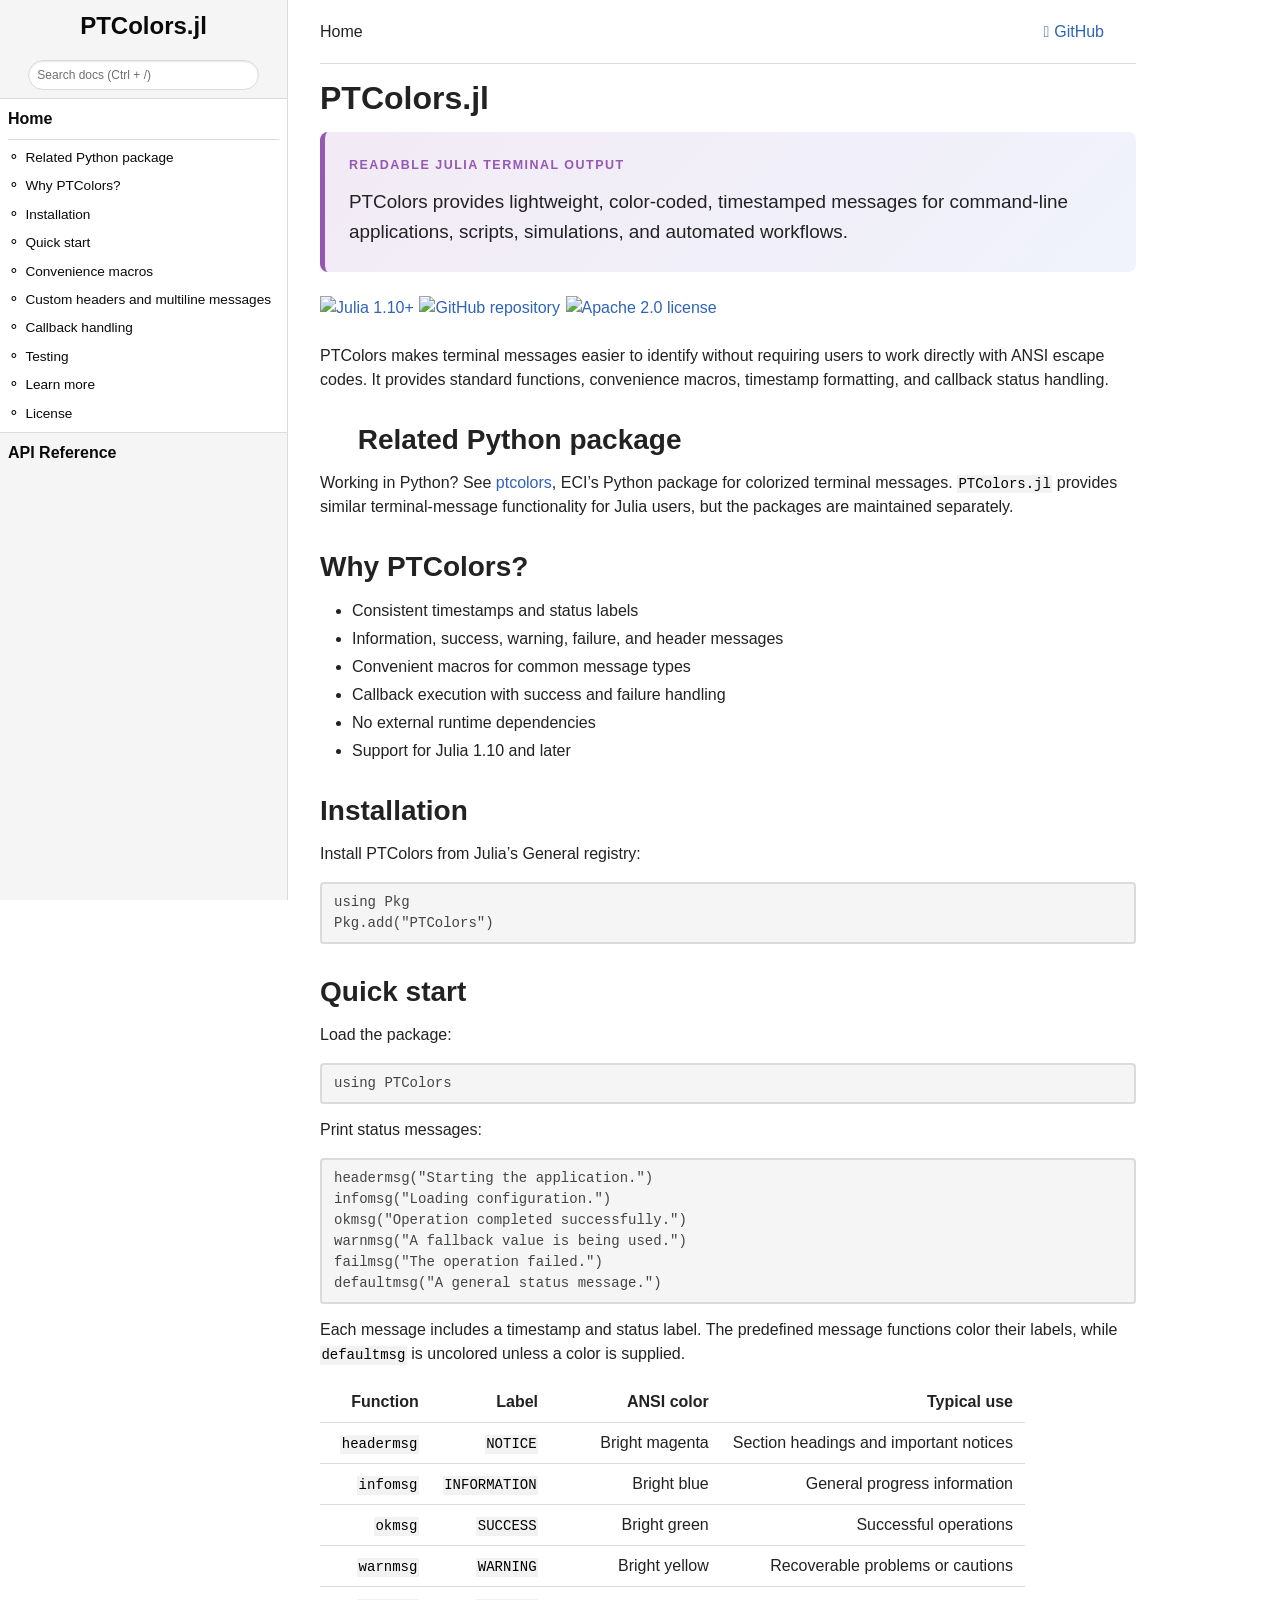
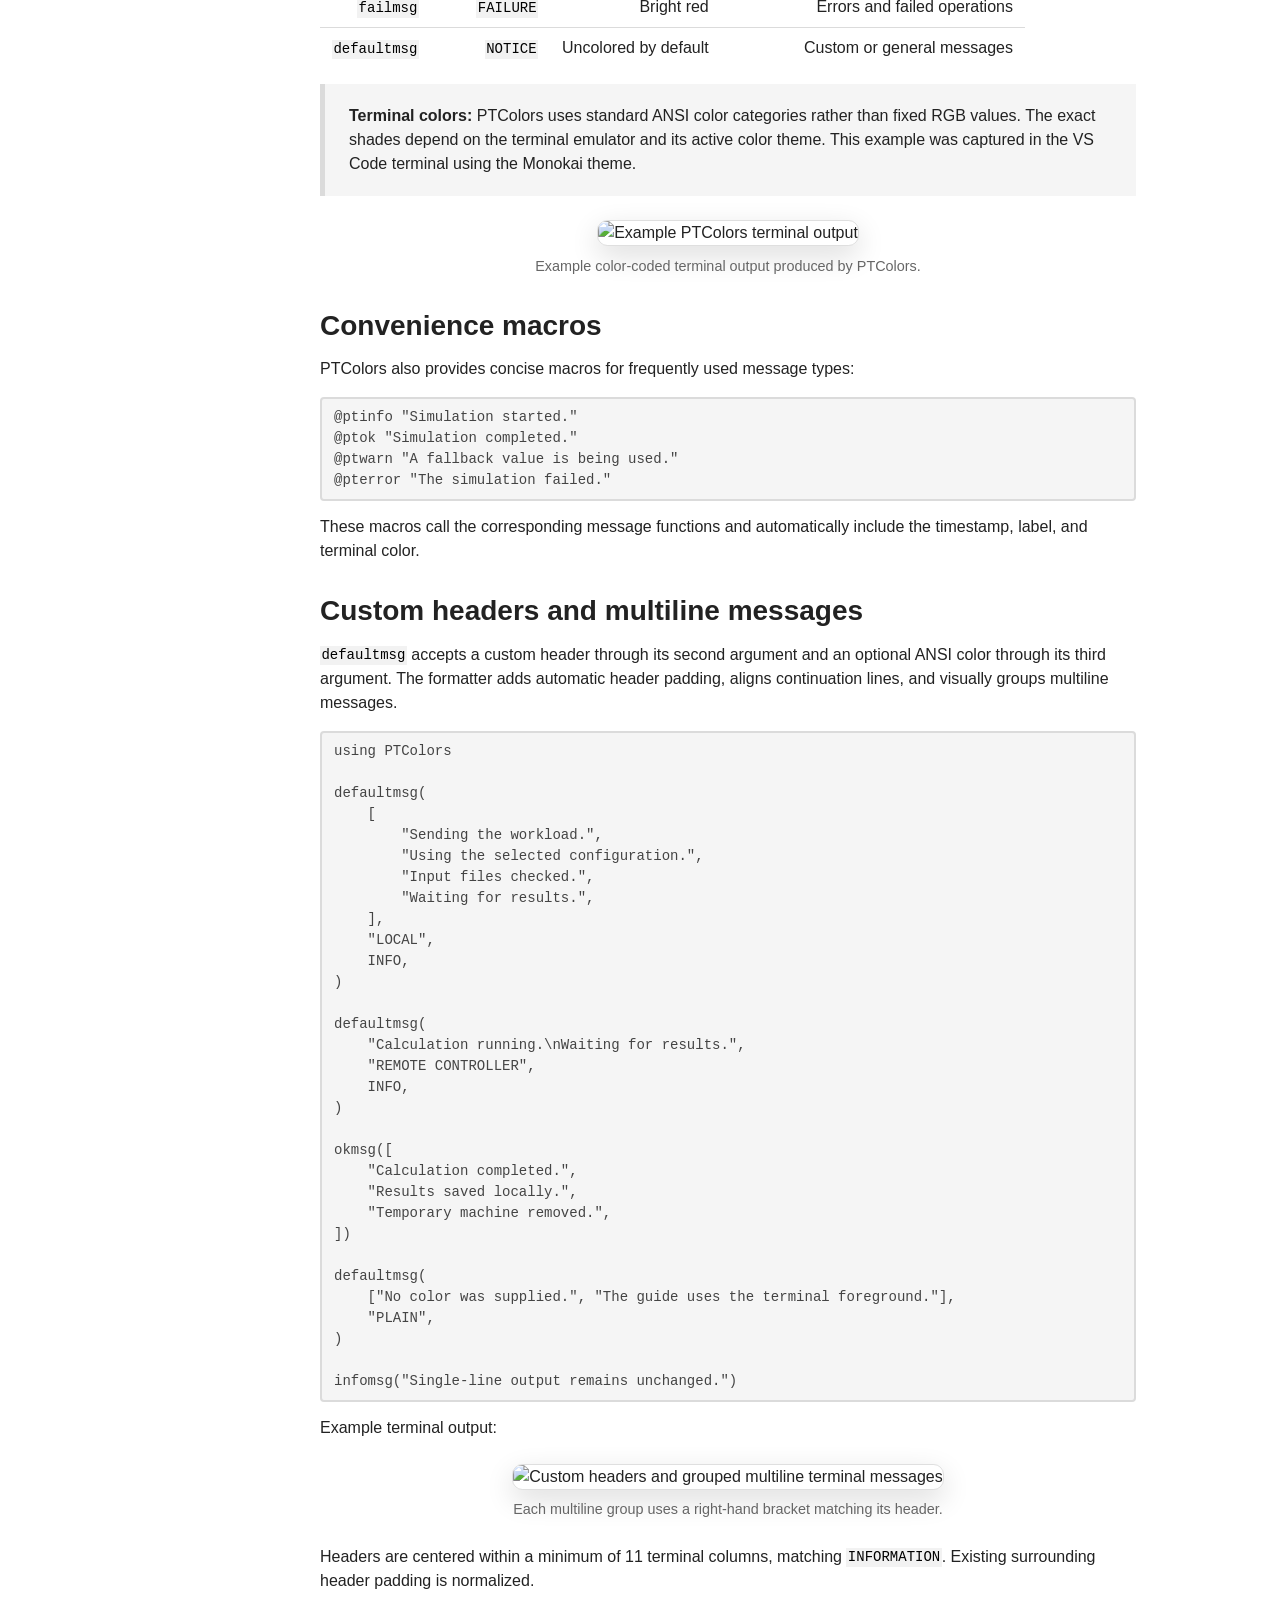
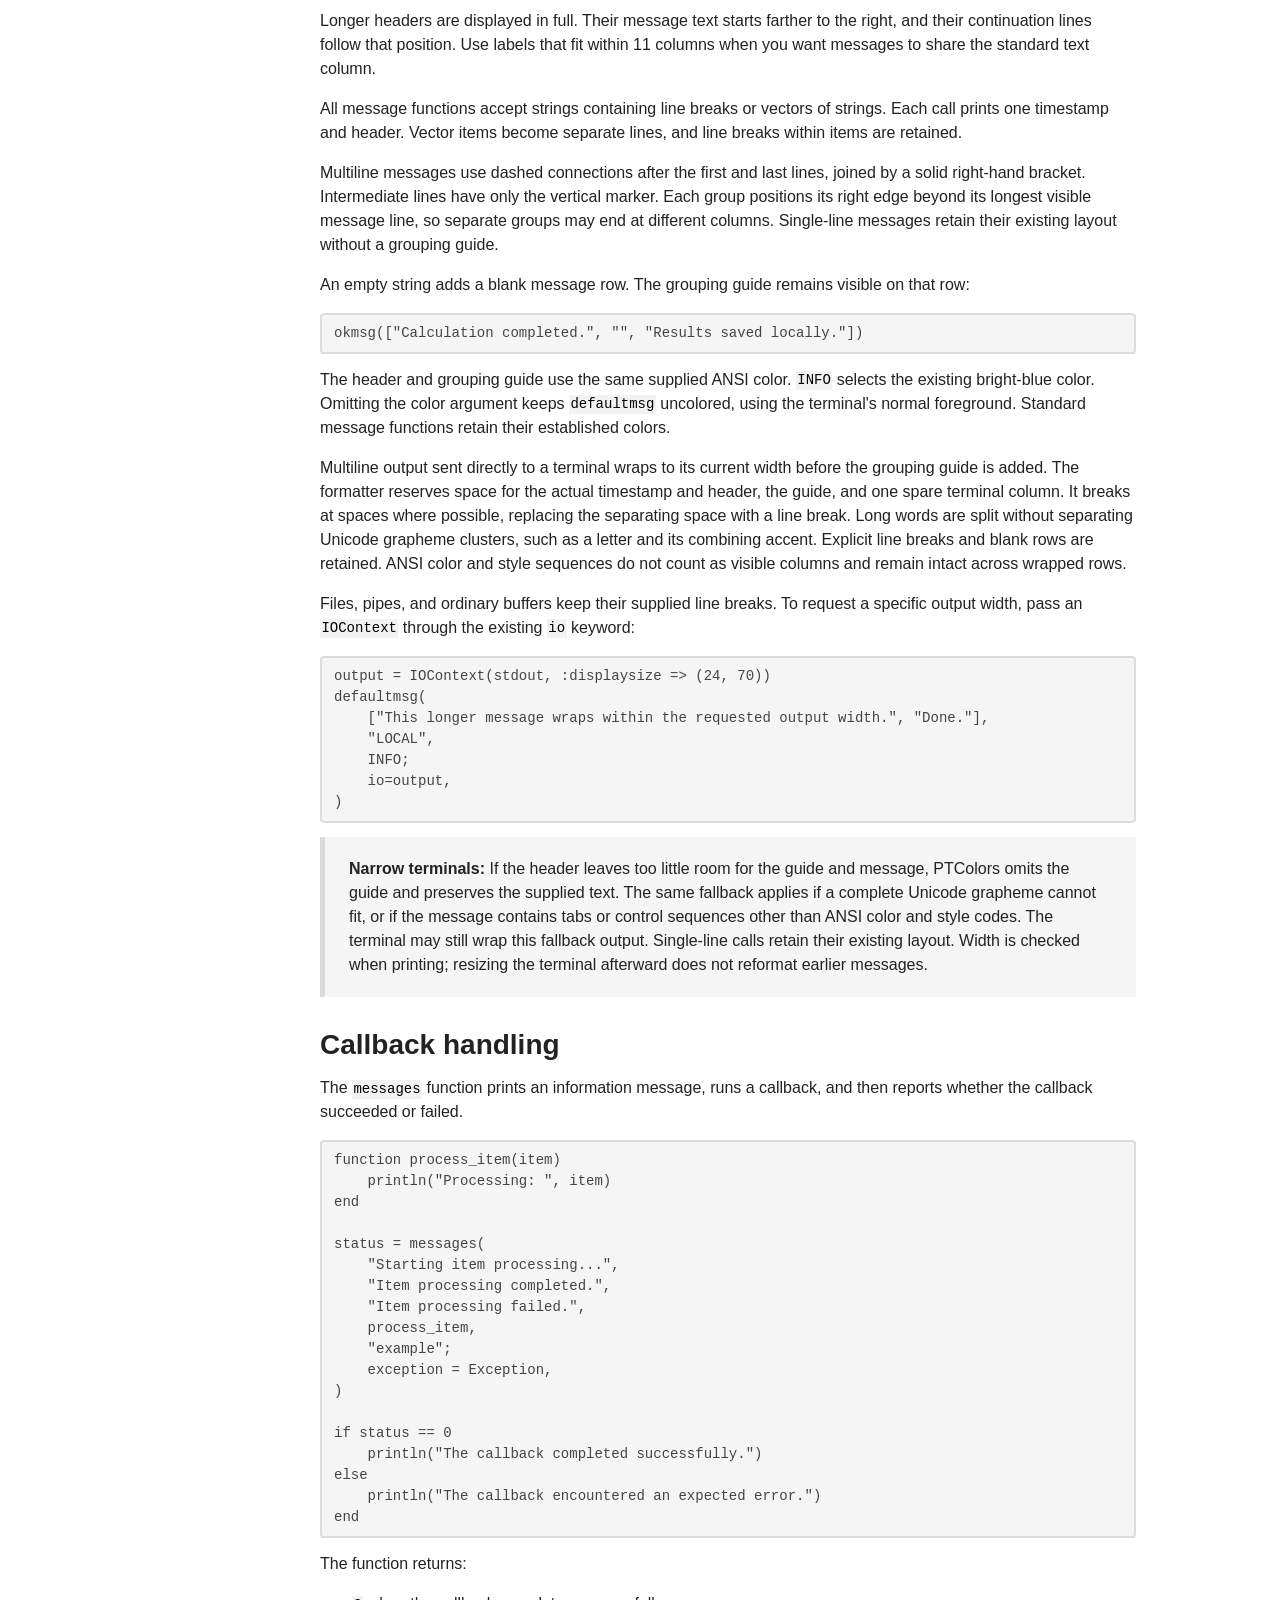
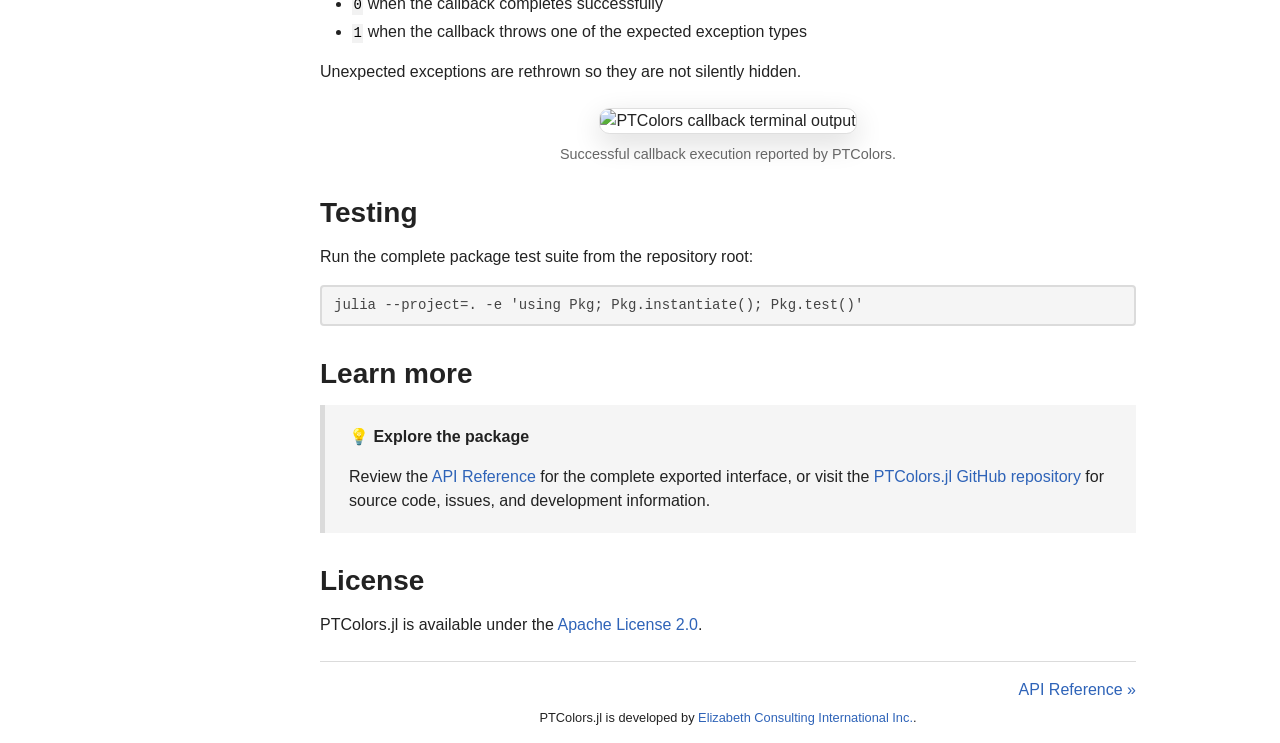
==== commit c00c69fd: "docs: update generated documentation" ====
--- a/docs/index.html
+++ b/docs/index.html
@@ -1,5 +1,5 @@
 <!DOCTYPE html>
-<html lang="en"><head><meta charset="UTF-8"/><meta name="viewport" content="width=device-width, initial-scale=1.0"/><title>Home · PTColors.jl</title><meta name="title" content="Home · PTColors.jl"/><meta property="og:title" content="Home · PTColors.jl"/><meta property="twitter:title" content="Home · PTColors.jl"/><meta name="description" content="Documentation for PTColors.jl."/><meta property="og:description" content="Documentation for PTColors.jl."/><meta property="twitter:description" content="Documentation for PTColors.jl."/><script data-outdated-warner src="assets/warner.js"></script><link href="https://cdnjs.cloudflare.com/ajax/libs/lato-font/3.0.0/css/lato-font.min.css" rel="stylesheet" type="text/css"/><link href="https://cdnjs.cloudflare.com/ajax/libs/juliamono/0.050/juliamono.min.css" rel="stylesheet" type="text/css"/><link href="https://cdnjs.cloudflare.com/ajax/libs/font-awesome/6.4.2/css/fontawesome.min.css" rel="stylesheet" type="text/css"/><link href="https://cdnjs.cloudflare.com/ajax/libs/font-awesome/6.4.2/css/solid.min.css" rel="stylesheet" type="text/css"/><link href="https://cdnjs.cloudflare.com/ajax/libs/font-awesome/6.4.2/css/brands.min.css" rel="stylesheet" type="text/css"/><link href="https://cdnjs.cloudflare.com/ajax/libs/KaTeX/0.16.8/katex.min.css" rel="stylesheet" type="text/css"/><script>documenterBaseURL="."</script><script src="https://cdnjs.cloudflare.com/ajax/libs/require.js/2.3.6/require.min.js" data-main="assets/documenter.js"></script><script src="search_index.js"></script><script src="siteinfo.js"></script><script src="../versions.js"></script><link class="docs-theme-link" rel="stylesheet" type="text/css" href="assets/themes/catppuccin-mocha.css" data-theme-name="catppuccin-mocha"/><link class="docs-theme-link" rel="stylesheet" type="text/css" href="assets/themes/catppuccin-macchiato.css" data-theme-name="catppuccin-macchiato"/><link class="docs-theme-link" rel="stylesheet" type="text/css" href="assets/themes/catppuccin-frappe.css" data-theme-name="catppuccin-frappe"/><link class="docs-theme-link" rel="stylesheet" type="text/css" href="assets/themes/catppuccin-latte.css" data-theme-name="catppuccin-latte"/><link class="docs-theme-link" rel="stylesheet" type="text/css" href="assets/themes/documenter-dark.css" data-theme-name="documenter-dark" data-theme-primary-dark/><link class="docs-theme-link" rel="stylesheet" type="text/css" href="assets/themes/documenter-light.css" data-theme-name="documenter-light" data-theme-primary/><script src="assets/themeswap.js"></script><link href="assets/custom.css" rel="stylesheet" type="text/css"/></head><body><div id="documenter"><nav class="docs-sidebar"><div class="docs-package-name"><span class="docs-autofit"><a href>PTColors.jl</a></span></div><button class="docs-search-query input is-rounded is-small is-clickable my-2 mx-auto py-1 px-2" id="documenter-search-query">Search docs (Ctrl + /)</button><ul class="docs-menu"><li class="is-active"><a class="tocitem" href>Home</a><ul class="internal"><li><a class="tocitem" href="#Related-Python-package"><span>Related Python package</span></a></li><li><a class="tocitem" href="#Why-PTColors?"><span>Why PTColors?</span></a></li><li><a class="tocitem" href="#Installation"><span>Installation</span></a></li><li><a class="tocitem" href="#Quick-start"><span>Quick start</span></a></li><li><a class="tocitem" href="#Convenience-macros"><span>Convenience macros</span></a></li><li><a class="tocitem" href="#Callback-handling"><span>Callback handling</span></a></li><li><a class="tocitem" href="#Testing"><span>Testing</span></a></li><li><a class="tocitem" href="#Learn-more"><span>Learn more</span></a></li><li><a class="tocitem" href="#License"><span>License</span></a></li></ul></li><li><a class="tocitem" href="api/">API Reference</a></li></ul><div class="docs-version-selector field has-addons"><div class="control"><span class="docs-label button is-static is-size-7">Version</span></div><div class="docs-selector control is-expanded"><div class="select is-fullwidth is-size-7"><select id="documenter-version-selector"></select></div></div></div></nav><div class="docs-main"><header class="docs-navbar"><a class="docs-sidebar-button docs-navbar-link fa-solid fa-bars is-hidden-desktop" id="documenter-sidebar-button" href="#"></a><nav class="breadcrumb"><ul class="is-hidden-mobile"><li class="is-active"><a href>Home</a></li></ul><ul class="is-hidden-tablet"><li class="is-active"><a href>Home</a></li></ul></nav><div class="docs-right"><a class="docs-navbar-link" href="https://github.com/ec-intl/PTColors.jl" title="View the repository on GitHub"><span class="docs-icon fa-brands"></span><span class="docs-label is-hidden-touch">GitHub</span></a><a class="docs-settings-button docs-navbar-link fa-solid fa-gear" id="documenter-settings-button" href="#" title="Settings"></a><a class="docs-article-toggle-button fa-solid fa-chevron-up" id="documenter-article-toggle-button" href="javascript:;" title="Collapse all docstrings"></a></div></header><article class="content" id="documenter-page"><h1 id="PTColors.jl"><a class="docs-heading-anchor" href="#PTColors.jl">PTColors.jl</a><a id="PTColors.jl-1"></a><a class="docs-heading-anchor-permalink" href="#PTColors.jl" title="Permalink"></a></h1><div class="ptcolors-hero">
+<html lang="en"><head><meta charset="UTF-8"/><meta name="viewport" content="width=device-width, initial-scale=1.0"/><title>Home · PTColors.jl</title><meta name="title" content="Home · PTColors.jl"/><meta property="og:title" content="Home · PTColors.jl"/><meta property="twitter:title" content="Home · PTColors.jl"/><meta name="description" content="Documentation for PTColors.jl."/><meta property="og:description" content="Documentation for PTColors.jl."/><meta property="twitter:description" content="Documentation for PTColors.jl."/><script data-outdated-warner src="assets/warner.js"></script><link href="https://cdnjs.cloudflare.com/ajax/libs/lato-font/3.0.0/css/lato-font.min.css" rel="stylesheet" type="text/css"/><link href="https://cdnjs.cloudflare.com/ajax/libs/juliamono/0.050/juliamono.min.css" rel="stylesheet" type="text/css"/><link href="https://cdnjs.cloudflare.com/ajax/libs/font-awesome/6.4.2/css/fontawesome.min.css" rel="stylesheet" type="text/css"/><link href="https://cdnjs.cloudflare.com/ajax/libs/font-awesome/6.4.2/css/solid.min.css" rel="stylesheet" type="text/css"/><link href="https://cdnjs.cloudflare.com/ajax/libs/font-awesome/6.4.2/css/brands.min.css" rel="stylesheet" type="text/css"/><link href="https://cdnjs.cloudflare.com/ajax/libs/KaTeX/0.16.8/katex.min.css" rel="stylesheet" type="text/css"/><script>documenterBaseURL="."</script><script src="https://cdnjs.cloudflare.com/ajax/libs/require.js/2.3.6/require.min.js" data-main="assets/documenter.js"></script><script src="search_index.js"></script><script src="siteinfo.js"></script><script src="../versions.js"></script><link class="docs-theme-link" rel="stylesheet" type="text/css" href="assets/themes/catppuccin-mocha.css" data-theme-name="catppuccin-mocha"/><link class="docs-theme-link" rel="stylesheet" type="text/css" href="assets/themes/catppuccin-macchiato.css" data-theme-name="catppuccin-macchiato"/><link class="docs-theme-link" rel="stylesheet" type="text/css" href="assets/themes/catppuccin-frappe.css" data-theme-name="catppuccin-frappe"/><link class="docs-theme-link" rel="stylesheet" type="text/css" href="assets/themes/catppuccin-latte.css" data-theme-name="catppuccin-latte"/><link class="docs-theme-link" rel="stylesheet" type="text/css" href="assets/themes/documenter-dark.css" data-theme-name="documenter-dark" data-theme-primary-dark/><link class="docs-theme-link" rel="stylesheet" type="text/css" href="assets/themes/documenter-light.css" data-theme-name="documenter-light" data-theme-primary/><script src="assets/themeswap.js"></script><link href="assets/custom.css" rel="stylesheet" type="text/css"/></head><body><div id="documenter"><nav class="docs-sidebar"><div class="docs-package-name"><span class="docs-autofit"><a href>PTColors.jl</a></span></div><button class="docs-search-query input is-rounded is-small is-clickable my-2 mx-auto py-1 px-2" id="documenter-search-query">Search docs (Ctrl + /)</button><ul class="docs-menu"><li class="is-active"><a class="tocitem" href>Home</a><ul class="internal"><li><a class="tocitem" href="#Related-Python-package"><span>Related Python package</span></a></li><li><a class="tocitem" href="#Why-PTColors?"><span>Why PTColors?</span></a></li><li><a class="tocitem" href="#Installation"><span>Installation</span></a></li><li><a class="tocitem" href="#Quick-start"><span>Quick start</span></a></li><li><a class="tocitem" href="#Convenience-macros"><span>Convenience macros</span></a></li><li><a class="tocitem" href="#Custom-headers-and-multiline-messages"><span>Custom headers and multiline messages</span></a></li><li><a class="tocitem" href="#Callback-handling"><span>Callback handling</span></a></li><li><a class="tocitem" href="#Testing"><span>Testing</span></a></li><li><a class="tocitem" href="#Learn-more"><span>Learn more</span></a></li><li><a class="tocitem" href="#License"><span>License</span></a></li></ul></li><li><a class="tocitem" href="api/">API Reference</a></li></ul><div class="docs-version-selector field has-addons"><div class="control"><span class="docs-label button is-static is-size-7">Version</span></div><div class="docs-selector control is-expanded"><div class="select is-fullwidth is-size-7"><select id="documenter-version-selector"></select></div></div></div></nav><div class="docs-main"><header class="docs-navbar"><a class="docs-sidebar-button docs-navbar-link fa-solid fa-bars is-hidden-desktop" id="documenter-sidebar-button" href="#"></a><nav class="breadcrumb"><ul class="is-hidden-mobile"><li class="is-active"><a href>Home</a></li></ul><ul class="is-hidden-tablet"><li class="is-active"><a href>Home</a></li></ul></nav><div class="docs-right"><a class="docs-navbar-link" href="https://github.com/ec-intl/PTColors.jl" title="View the repository on GitHub"><span class="docs-icon fa-brands"></span><span class="docs-label is-hidden-touch">GitHub</span></a><a class="docs-settings-button docs-navbar-link fa-solid fa-gear" id="documenter-settings-button" href="#" title="Settings"></a><a class="docs-article-toggle-button fa-solid fa-chevron-up" id="documenter-article-toggle-button" href="javascript:;" title="Collapse all docstrings"></a></div></header><article class="content" id="documenter-page"><h1 id="PTColors.jl"><a class="docs-heading-anchor" href="#PTColors.jl">PTColors.jl</a><a id="PTColors.jl-1"></a><a class="docs-heading-anchor-permalink" href="#PTColors.jl" title="Permalink"></a></h1><div class="ptcolors-hero">
     <p class="ptcolors-eyebrow">Readable Julia terminal output</p>
     <p class="ptcolors-tagline">
         PTColors provides lightweight, color-coded, timestamped messages for
@@ -33,7 +33,50 @@
 </div><h2 id="Convenience-macros"><a class="docs-heading-anchor" href="#Convenience-macros">Convenience macros</a><a id="Convenience-macros-1"></a><a class="docs-heading-anchor-permalink" href="#Convenience-macros" title="Permalink"></a></h2><p>PTColors also provides concise macros for frequently used message types:</p><pre><code class="language-julia hljs">@ptinfo &quot;Simulation started.&quot;
 @ptok &quot;Simulation completed.&quot;
 @ptwarn &quot;A fallback value is being used.&quot;
-@pterror &quot;The simulation failed.&quot;</code></pre><p>These macros call the corresponding message functions and automatically include the timestamp, label, and terminal color.</p><h2 id="Callback-handling"><a class="docs-heading-anchor" href="#Callback-handling">Callback handling</a><a id="Callback-handling-1"></a><a class="docs-heading-anchor-permalink" href="#Callback-handling" title="Permalink"></a></h2><p>The <code>messages</code> function prints an information message, runs a callback, and then reports whether the callback succeeded or failed.</p><pre><code class="language-julia hljs">function process_item(item)
+@pterror &quot;The simulation failed.&quot;</code></pre><p>These macros call the corresponding message functions and automatically include the timestamp, label, and terminal color.</p><h2 id="Custom-headers-and-multiline-messages"><a class="docs-heading-anchor" href="#Custom-headers-and-multiline-messages">Custom headers and multiline messages</a><a id="Custom-headers-and-multiline-messages-1"></a><a class="docs-heading-anchor-permalink" href="#Custom-headers-and-multiline-messages" title="Permalink"></a></h2><p><code>defaultmsg</code> accepts a custom header through its second argument and an optional ANSI color through its third argument. The formatter adds automatic header padding, aligns continuation lines, and visually groups multiline messages.</p><pre><code class="language-julia hljs">using PTColors
+
+defaultmsg(
+    [
+        &quot;Sending the workload.&quot;,
+        &quot;Using the selected configuration.&quot;,
+        &quot;Input files checked.&quot;,
+        &quot;Waiting for results.&quot;,
+    ],
+    &quot;LOCAL&quot;,
+    INFO,
+)
+
+defaultmsg(
+    &quot;Calculation running.\nWaiting for results.&quot;,
+    &quot;REMOTE CONTROLLER&quot;,
+    INFO,
+)
+
+okmsg([
+    &quot;Calculation completed.&quot;,
+    &quot;Results saved locally.&quot;,
+    &quot;Temporary machine removed.&quot;,
+])
+
+defaultmsg(
+    [&quot;No color was supplied.&quot;, &quot;The guide uses the terminal foreground.&quot;],
+    &quot;PLAIN&quot;,
+)
+
+infomsg(&quot;Single-line output remains unchanged.&quot;)</code></pre><p>Example terminal output:</p><div class="ptcolors-example">
+    <img
+        src="https://ec-intl-assets.s3.us-east-1.amazonaws.com/PTColors/assets/ptcolors-julia-multiline-grouping-example.png"
+        alt="Custom headers and grouped multiline terminal messages"
+        loading="lazy"
+    >
+    <p>Each multiline group uses a right-hand bracket matching its header.</p>
+</div><p>Headers are centered within a minimum of 11 terminal columns, matching <code>INFORMATION</code>. Existing surrounding header padding is normalized.</p><p>Longer headers are displayed in full. Their message text starts farther to the right, and their continuation lines follow that position. Use labels that fit within 11 columns when you want messages to share the standard text column.</p><p>All message functions accept strings containing line breaks or vectors of strings. Each call prints one timestamp and header. Vector items become separate lines, and line breaks within items are retained.</p><p>Multiline messages use dashed connections after the first and last lines, joined by a solid right-hand bracket. Intermediate lines have only the vertical marker. Each group positions its right edge beyond its longest visible message line, so separate groups may end at different columns. Single-line messages retain their existing layout without a grouping guide.</p><p>An empty string adds a blank message row. The grouping guide remains visible on that row:</p><pre><code class="language-julia hljs">okmsg([&quot;Calculation completed.&quot;, &quot;&quot;, &quot;Results saved locally.&quot;])</code></pre><p>The header and grouping guide use the same supplied ANSI color. <code>INFO</code> selects the existing bright-blue color. Omitting the color argument keeps <code>defaultmsg</code> uncolored, using the terminal&#39;s normal foreground. Standard message functions retain their established colors.</p><p>Multiline output sent directly to a terminal wraps to its current width before the grouping guide is added. The formatter reserves space for the actual timestamp and header, the guide, and one spare terminal column. It breaks at spaces where possible, replacing the separating space with a line break. Long words are split without separating Unicode grapheme clusters, such as a letter and its combining accent. Explicit line breaks and blank rows are retained. ANSI color and style sequences do not count as visible columns and remain intact across wrapped rows.</p><p>Files, pipes, and ordinary buffers keep their supplied line breaks. To request a specific output width, pass an <code>IOContext</code> through the existing <code>io</code> keyword:</p><pre><code class="language-julia hljs">output = IOContext(stdout, :displaysize =&gt; (24, 70))
+defaultmsg(
+    [&quot;This longer message wraps within the requested output width.&quot;, &quot;Done.&quot;],
+    &quot;LOCAL&quot;,
+    INFO;
+    io=output,
+)</code></pre><blockquote><p><strong>Narrow terminals:</strong> If the header leaves too little room for the guide and message, PTColors omits the guide and preserves the supplied text. The same fallback applies if a complete Unicode grapheme cannot fit, or if the message contains tabs or control sequences other than ANSI color and style codes. The terminal may still wrap this fallback output. Single-line calls retain their existing layout. Width is checked when printing; resizing the terminal afterward does not reformat earlier messages.</p></blockquote><h2 id="Callback-handling"><a class="docs-heading-anchor" href="#Callback-handling">Callback handling</a><a id="Callback-handling-1"></a><a class="docs-heading-anchor-permalink" href="#Callback-handling" title="Permalink"></a></h2><p>The <code>messages</code> function prints an information message, runs a callback, and then reports whether the callback succeeded or failed.</p><pre><code class="language-julia hljs">function process_item(item)
     println(&quot;Processing: &quot;, item)
 end
 
@@ -57,4 +100,4 @@
         loading="lazy"
     >
     <p>Successful callback execution reported by PTColors.</p>
-</div><h2 id="Testing"><a class="docs-heading-anchor" href="#Testing">Testing</a><a id="Testing-1"></a><a class="docs-heading-anchor-permalink" href="#Testing" title="Permalink"></a></h2><p>Run the complete package test suite from the repository root:</p><pre><code class="language-bash hljs">julia --project=. -e &#39;using Pkg; Pkg.instantiate(); Pkg.test()&#39;</code></pre><h2 id="Learn-more"><a class="docs-heading-anchor" href="#Learn-more">Learn more</a><a id="Learn-more-1"></a><a class="docs-heading-anchor-permalink" href="#Learn-more" title="Permalink"></a></h2><blockquote><p><strong>💡 Explore the package</strong></p><p>Review the <a href="api/#API-Reference">API Reference</a> for the complete exported interface, or visit the <a href="https://github.com/ec-intl/PTColors.jl">PTColors.jl GitHub repository</a> for source code, issues, and development information.</p></blockquote><h2 id="License"><a class="docs-heading-anchor" href="#License">License</a><a id="License-1"></a><a class="docs-heading-anchor-permalink" href="#License" title="Permalink"></a></h2><p>PTColors.jl is available under the <a href="https://github.com/ec-intl/PTColors.jl/blob/main/LICENSE">Apache License 2.0</a>.</p></article><nav class="docs-footer"><a class="docs-footer-nextpage" href="api/">API Reference »</a><div class="flexbox-break"></div><p class="footer-message">PTColors.jl is developed by <a href="https://github.com/ec-intl">Elizabeth Consulting International Inc.</a>.</p></nav></div><div class="modal" id="documenter-settings"><div class="modal-background"></div><div class="modal-card"><header class="modal-card-head"><p class="modal-card-title">Settings</p><button class="delete"></button></header><section class="modal-card-body"><p><label class="label">Theme</label><div class="select"><select id="documenter-themepicker"><option value="auto">Automatic (OS)</option><option value="documenter-light">documenter-light</option><option value="documenter-dark">documenter-dark</option><option value="catppuccin-latte">catppuccin-latte</option><option value="catppuccin-frappe">catppuccin-frappe</option><option value="catppuccin-macchiato">catppuccin-macchiato</option><option value="catppuccin-mocha">catppuccin-mocha</option></select></div></p><hr/><p>This document was generated with <a href="https://github.com/JuliaDocs/Documenter.jl">Documenter.jl</a> version 1.17.0 on <span class="colophon-date" title="Tuesday 25 August 2026 18:51">Tuesday 25 August 2026</span>. Using Julia version 1.10.12.</p></section><footer class="modal-card-foot"></footer></div></div></div></body></html>
+</div><h2 id="Testing"><a class="docs-heading-anchor" href="#Testing">Testing</a><a id="Testing-1"></a><a class="docs-heading-anchor-permalink" href="#Testing" title="Permalink"></a></h2><p>Run the complete package test suite from the repository root:</p><pre><code class="language-bash hljs">julia --project=. -e &#39;using Pkg; Pkg.instantiate(); Pkg.test()&#39;</code></pre><h2 id="Learn-more"><a class="docs-heading-anchor" href="#Learn-more">Learn more</a><a id="Learn-more-1"></a><a class="docs-heading-anchor-permalink" href="#Learn-more" title="Permalink"></a></h2><blockquote><p><strong>💡 Explore the package</strong></p><p>Review the <a href="api/#API-Reference">API Reference</a> for the complete exported interface, or visit the <a href="https://github.com/ec-intl/PTColors.jl">PTColors.jl GitHub repository</a> for source code, issues, and development information.</p></blockquote><h2 id="License"><a class="docs-heading-anchor" href="#License">License</a><a id="License-1"></a><a class="docs-heading-anchor-permalink" href="#License" title="Permalink"></a></h2><p>PTColors.jl is available under the <a href="https://github.com/ec-intl/PTColors.jl/blob/main/LICENSE">Apache License 2.0</a>.</p></article><nav class="docs-footer"><a class="docs-footer-nextpage" href="api/">API Reference »</a><div class="flexbox-break"></div><p class="footer-message">PTColors.jl is developed by <a href="https://github.com/ec-intl">Elizabeth Consulting International Inc.</a>.</p></nav></div><div class="modal" id="documenter-settings"><div class="modal-background"></div><div class="modal-card"><header class="modal-card-head"><p class="modal-card-title">Settings</p><button class="delete"></button></header><section class="modal-card-body"><p><label class="label">Theme</label><div class="select"><select id="documenter-themepicker"><option value="auto">Automatic (OS)</option><option value="documenter-light">documenter-light</option><option value="documenter-dark">documenter-dark</option><option value="catppuccin-latte">catppuccin-latte</option><option value="catppuccin-frappe">catppuccin-frappe</option><option value="catppuccin-macchiato">catppuccin-macchiato</option><option value="catppuccin-mocha">catppuccin-mocha</option></select></div></p><hr/><p>This document was generated with <a href="https://github.com/JuliaDocs/Documenter.jl">Documenter.jl</a> version 1.17.0 on <span class="colophon-date" title="Tuesday 13 October 2026 12:02">Tuesday 13 October 2026</span>. Using Julia version 1.10.12.</p></section><footer class="modal-card-foot"></footer></div></div></div></body></html>
